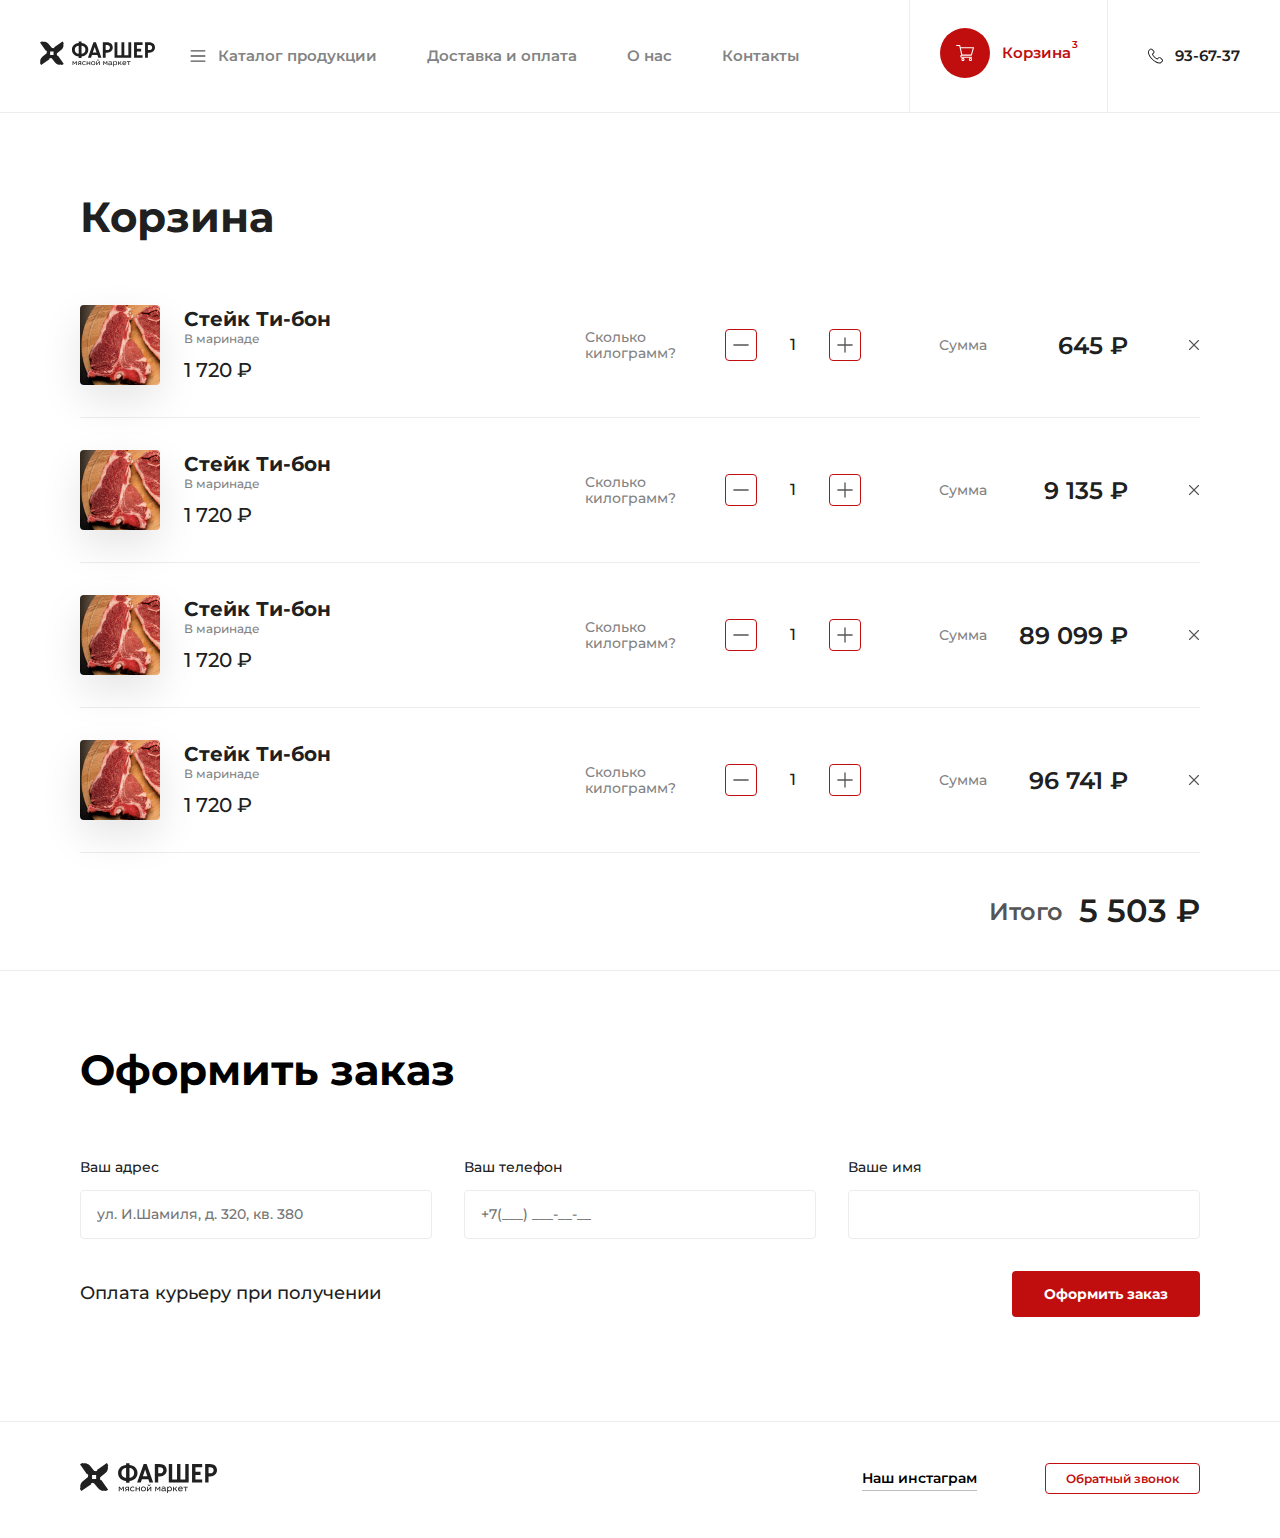
==== cart.html @ 9a369268 "Завершил верстку" ====
<!DOCTYPE html>
<html lang="ru">

<head>
	<meta charset="UTF-8">
	<title>Фаршер</title>
	<meta name="viewport" content="width=device-width, initial-scale=1.0">
	<link rel="shortcut icon" href="#">
	<link href="https://fonts.googleapis.com/css?family=Montserrat:400,500,600,700&amp;subset=cyrillic" rel="stylesheet">
	<link rel="stylesheet" href="libs/slick/slick-theme.css">
	<link rel="stylesheet" href="libs/slick/slick.css">
	<link rel="stylesheet" href="css/normalize.css">
	<link rel="stylesheet" href="css/style.css">
	<link rel="stylesheet" href="css/media.css">
</head>

<body>
	<header class="header">
		<div class="header_wrap">
			<div class="header_logo">
				<a href="index.html" class="header_logo_link">
					<svg width="137" height="30" viewBox="0 0 137 30" xmlns="http://www.w3.org/2000/svg">
						<path d="M49.483 17.9285V19.6299H46.0999V17.9285C41.7942 17.6648 38.0693 14.6916 38.0693 9.93194C38.0693 5.06168 41.9138 2.19481 46.0999 1.93109V0.22969H49.483V1.93109C53.6863 2.19481 57.5179 5.06168 57.5179 9.93194C57.5179 14.6916 53.7888 17.6648 49.483 17.9285ZM46.0999 5.10421C43.883 5.23607 41.4482 6.80561 41.4482 9.94896C41.4482 13.0923 43.883 14.6576 46.0999 14.7895V5.10421ZM54.1348 9.93194C54.1348 6.77159 51.7299 5.21906 49.483 5.0872V14.7724C51.7299 14.6406 54.1348 13.1136 54.1348 9.93194Z"
						 fill="currentColor" />
						<path d="M68.3592 16.2442H61.9091L60.8027 19.6129H57.1035L63.6604 1.0889H66.6164L73.1733 19.6129H69.4698L68.3592 16.2442ZM67.3554 13.2965L65.1341 6.61421L62.9129 13.2965H67.3554Z"
						 fill="currentColor" />
						<path d="M86.6886 7.29902C86.6886 10.6125 84.0445 13.5091 79.854 13.5091H78.2138V19.6129H74.8306V1.0889H79.4653C84.4674 1.0889 86.6886 3.98554 86.6886 7.29902ZM83.3055 7.29902C83.3055 5.37644 81.8788 4.245 80.0548 4.245H78.2308V10.353H80.0548C80.4709 10.3695 80.8862 10.3032 81.2763 10.1579C81.6664 10.0126 82.0234 9.79126 82.3265 9.50686C82.6296 9.22246 82.8727 8.8807 83.0415 8.50159C83.2104 8.12249 83.3016 7.71365 83.3098 7.29902H83.3055Z"
						 fill="currentColor" />
						<path d="M108.67 1.0889V19.6129H88.803V1.0889H92.1818V16.4568H97.0472V1.0889H100.426V16.4568H105.291V1.0889H108.67Z"
						 fill="currentColor" />
						<path d="M115.436 4.25351V8.77074H120.511V11.9311H115.436V16.4568H122.181V19.6129H112.053V1.0889H122.181V4.25351H115.436Z"
						 fill="currentColor" />
						<path d="M136.999 7.29902C136.999 10.6125 134.355 13.5091 130.165 13.5091H128.525V19.6129H125.171V1.0889H129.772C134.778 1.0889 136.999 3.98554 136.999 7.29902ZM133.616 7.29902C133.616 5.37644 132.19 4.245 130.366 4.245H128.542V10.353H130.366C130.781 10.3689 131.196 10.3022 131.586 10.1566C131.975 10.0111 132.332 9.78963 132.635 9.50529C132.937 9.22095 133.18 8.87939 133.348 8.50057C133.517 8.12175 133.608 7.71328 133.616 7.29902Z"
						 fill="currentColor" />
						<path d="M20.7865 17.2395L19.9322 15.9932C20.13 15.4017 20.2352 14.7833 20.244 14.1599L25.4297 9.98724C26.4173 9.19056 27.1609 8.13423 27.5761 6.93807C27.9914 5.74192 28.0617 4.45383 27.7791 3.21991L27.9585 3.09655C28.0652 3.02078 28.145 2.91324 28.1865 2.78942C28.2279 2.6656 28.2289 2.53187 28.1891 2.40749C27.9609 1.72889 27.6373 1.0859 27.228 0.497661L26.8607 0L16.9549 6.87792L17.3051 7.37559L16.0237 8.26457C15.4472 8.0748 14.8452 7.97298 14.2381 7.96257L10.0477 2.81157C9.24913 1.82738 8.1893 1.086 6.98868 0.671699C5.78805 0.257396 4.49479 0.186783 3.25588 0.467886L3.132 0.293492C3.05728 0.185651 2.94937 0.104928 2.82455 0.0634966C2.69972 0.0220652 2.56476 0.0221726 2.44 0.0638026C1.75797 0.287844 1.112 0.608748 0.522057 1.01659L0.0137376 1.36538L6.92944 11.2293L7.42922 10.8805L8.28354 12.1225C8.08562 12.7155 7.98045 13.3352 7.97171 13.96L2.80736 18.1327C1.81669 18.9264 1.06968 19.9811 0.651313 21.1767C0.23295 22.3724 0.160046 23.6609 0.440897 24.8958L0.26149 25.0191C0.153191 25.0935 0.0721241 25.201 0.0305166 25.3253C-0.0110909 25.4496 -0.010983 25.584 0.030824 25.7082C0.255514 26.3883 0.579343 27.0317 0.991932 27.618L1.3422 28.1157L11.2608 21.2378L10.9106 20.7401L12.192 19.8511C12.769 20.0388 13.3707 20.1406 13.9776 20.1531L18.168 25.3084C18.9677 26.291 20.0278 27.031 21.2282 27.4445C22.4286 27.8579 23.7213 27.9284 24.9598 27.6478L25.0837 27.8265C25.1598 27.9327 25.2678 28.0122 25.3921 28.0535C25.5165 28.0948 25.6508 28.0957 25.7757 28.0561C26.4572 27.8289 27.1029 27.5067 27.6936 27.0991L28.2062 26.7546L21.2863 16.8907L20.7865 17.2395ZM16.139 16.0783H12.0767V12.0374H16.139V16.0783Z"
						 fill="currentColor" />
						<path d="M41.3414 25.9464L42.8364 23.6878H43.8317V28.239H42.9774V24.8703H42.8962L41.5251 26.9162H41.0979L39.7353 24.8703H39.6456V28.239H38.7912V23.6835H39.8036L41.3414 25.9464Z"
						 fill="currentColor" />
						<path d="M48.1759 26.5674C47.7926 26.7454 47.377 26.8439 46.9543 26.8567L45.9163 28.239H44.8654L46.1469 26.6865C45.8438 26.605 45.5782 26.4217 45.3951 26.1676C45.2067 25.9114 45.1091 25.6003 45.1175 25.2829C45.1134 25.0589 45.1586 24.8368 45.2499 24.6321C45.3472 24.4314 45.4942 24.2587 45.677 24.1302C45.8683 23.9788 46.0874 23.8661 46.3221 23.7984C46.5996 23.7186 46.8875 23.6799 47.1764 23.6835H49.0815V28.239H48.2272L48.1759 26.5674ZM47.1892 24.4151C46.8697 24.3922 46.5516 24.4744 46.2836 24.6491C46.1849 24.722 46.1056 24.8179 46.0527 24.9284C45.9999 25.0389 45.975 25.1606 45.9803 25.2829C45.9715 25.4038 45.9931 25.5251 46.043 25.6357C46.093 25.7464 46.1698 25.8429 46.2665 25.9166C46.4879 26.0873 46.7647 26.1706 47.044 26.1506C47.4414 26.1556 47.8328 26.0527 48.1759 25.8528V24.4151H47.1892Z"
						 fill="currentColor" />
						<path d="M53.4086 24.4704C53.156 24.3767 52.888 24.3305 52.6184 24.3343C52.4097 24.3337 52.2027 24.3712 52.0075 24.4449C51.8153 24.512 51.6396 24.6191 51.4923 24.7592C51.3449 24.8994 51.2293 25.0692 51.1532 25.2573C51.0681 25.4696 51.026 25.6966 51.0293 25.9251C51.0083 26.3678 51.1616 26.8012 51.4565 27.1331C51.6088 27.2845 51.7913 27.4024 51.9921 27.4793C52.193 27.5562 52.4077 27.5904 52.6227 27.5798C52.8911 27.5775 53.1571 27.5285 53.4086 27.4351C53.6455 27.3386 53.8594 27.1937 54.0365 27.0098L54.5662 27.5542C54.3281 27.8265 54.0257 28.0355 53.6863 28.1625C52.9957 28.4078 52.2411 28.4078 51.5505 28.1625C51.2654 28.0492 51.0088 27.8749 50.7987 27.6521C50.5857 27.4398 50.4261 27.1804 50.3331 26.8949C50.2239 26.5979 50.169 26.2839 50.1708 25.9677C50.164 25.6298 50.231 25.2946 50.3672 24.9851C50.4731 24.7079 50.6361 24.4558 50.8457 24.245C51.0664 24.0343 51.328 23.8707 51.6146 23.7644C51.9183 23.6479 52.2416 23.5902 52.5671 23.5942C52.934 23.5862 53.2991 23.6468 53.6436 23.7729C53.949 23.878 54.2254 24.0528 54.4509 24.2833L53.9682 24.8533C53.8055 24.6942 53.6161 24.5646 53.4086 24.4704Z"
						 fill="currentColor" />
						<path d="M56.4842 25.5508H58.9617V23.6835H59.8502V28.239H58.9617V26.2994H56.4842V28.239H55.5957V23.6835H56.4842V25.5508Z"
						 fill="currentColor" />
						<path d="M64.4122 23.7558C64.706 23.8643 64.9748 24.0307 65.2025 24.245C65.4247 24.4596 65.5981 24.7193 65.7108 25.0064C65.8309 25.3142 65.8917 25.6417 65.8902 25.9719C65.8919 26.2961 65.828 26.6172 65.7023 26.9162C65.5833 27.2011 65.4091 27.4598 65.1897 27.6776C64.9643 27.8949 64.6969 28.0642 64.4037 28.1752C64.0861 28.2964 63.7485 28.357 63.4084 28.3539C63.061 28.362 62.7154 28.3013 62.3918 28.1752C62.0995 28.0702 61.832 27.9066 61.6058 27.6946C61.3827 27.4773 61.2094 27.2147 61.0975 26.9247C60.9774 26.6184 60.9166 26.2922 60.9181 25.9634C60.9174 25.6388 60.9782 25.317 61.0975 25.0149C61.2151 24.7237 61.3943 24.4611 61.6229 24.245C61.8433 24.0225 62.1102 23.8512 62.4046 23.7431C62.7254 23.6228 63.0656 23.5623 63.4084 23.5644C63.7523 23.5625 64.0933 23.6275 64.4122 23.7558ZM62.7335 24.4364C62.5465 24.515 62.3768 24.6291 62.2337 24.7724C62.0889 24.9231 61.9782 25.103 61.9091 25.2999C61.8287 25.5118 61.7896 25.737 61.7938 25.9634C61.7896 26.1913 61.8287 26.4179 61.9091 26.6312C61.9829 26.8233 62.0931 26.9995 62.2337 27.1502C62.3812 27.2931 62.5534 27.4084 62.742 27.4904C63.1744 27.6436 63.6467 27.6436 64.079 27.4904C64.2669 27.4093 64.4379 27.2939 64.5831 27.1502C64.7268 27.0026 64.8361 26.8255 64.9035 26.6312C64.9853 26.4181 65.0259 26.1915 65.0231 25.9634C65.0269 25.7394 64.9863 25.5168 64.9035 25.3084C64.8306 25.1181 64.7218 24.9434 64.5831 24.7937C64.4393 24.6422 64.2645 24.5233 64.0705 24.4449C63.8603 24.3599 63.6354 24.3165 63.4084 24.3173C63.1783 24.3187 62.9501 24.359 62.7335 24.4364Z"
						 fill="currentColor" />
						<path d="M70.4224 24.9724L67.7953 28.239H66.9795V23.6835H67.8338V27.0055L70.495 23.6835H71.281V28.239H70.4266L70.4224 24.9724ZM68.671 22.0247C68.7298 22.0826 68.8 22.1276 68.8772 22.1569C68.9545 22.1862 69.037 22.1991 69.1195 22.1948C69.2021 22.1999 69.2849 22.1874 69.3623 22.158C69.4396 22.1287 69.5098 22.0832 69.568 22.0247C69.6322 21.9657 69.6833 21.894 69.7179 21.8141C69.7525 21.7342 69.7698 21.648 69.7688 21.561H70.495C70.4892 21.7515 70.4472 21.9391 70.3711 22.114C70.3026 22.272 70.2056 22.4162 70.0849 22.5393C69.9594 22.6487 69.8146 22.7338 69.6577 22.7903C69.4914 22.8533 69.3145 22.8836 69.1366 22.8796C68.9574 22.8836 68.779 22.8533 68.6112 22.7903C68.4505 22.7423 68.304 22.6561 68.1841 22.5393C68.0568 22.4216 67.9588 22.276 67.8979 22.114C67.8222 21.9395 67.7844 21.7511 67.7868 21.561H68.4873C68.4839 21.6468 68.4984 21.7323 68.53 21.8122C68.5617 21.892 68.6097 21.9644 68.671 22.0247Z"
						 fill="currentColor" />
						<path d="M77.7866 25.9464L79.2816 23.6878H80.2812V28.239H79.4269V24.8703H79.3457L77.9745 26.9162H77.5474L76.1805 24.8703H76.0908V28.239H75.2578V23.6835H76.2702L77.7866 25.9464Z"
						 fill="currentColor" />
						<path d="M82.558 23.7006C82.8736 23.6134 83.2001 23.5718 83.5276 23.5772C84.0903 23.5293 84.6496 23.7017 85.0867 24.0578C85.257 24.2373 85.3888 24.4494 85.474 24.6812C85.5592 24.913 85.596 25.1597 85.5822 25.4062V27.0778C85.5694 27.2264 85.6037 27.3752 85.6805 27.5032C85.7136 27.5392 85.7538 27.5681 85.7987 27.5878C85.8435 27.6076 85.892 27.6179 85.9411 27.618C86.0053 27.6188 86.0691 27.6073 86.129 27.584L86.2102 28.2433C86.0669 28.3083 85.9104 28.3389 85.7531 28.3326C85.5498 28.3417 85.3495 28.2817 85.185 28.1625C85.0948 28.0895 85.0212 27.9983 84.9689 27.8949C84.9167 27.7915 84.8869 27.6783 84.8817 27.5627C84.6747 27.8314 84.404 28.0447 84.0939 28.1835C83.7838 28.3223 83.4439 28.3823 83.1047 28.3581C82.6443 28.3847 82.1896 28.2458 81.8232 27.9668C81.6643 27.8269 81.5397 27.6525 81.459 27.4571C81.3782 27.2617 81.3436 27.0505 81.3576 26.8396C81.3519 26.6286 81.3988 26.4194 81.4943 26.2308C81.5897 26.0423 81.7306 25.8802 81.9044 25.7593C82.3494 25.4764 82.8723 25.3395 83.3995 25.3679C83.6402 25.365 83.8807 25.3864 84.1171 25.4317C84.3263 25.4726 84.5331 25.5251 84.7365 25.5891V25.3424C84.7458 25.2051 84.7251 25.0674 84.6757 24.9388C84.6263 24.8103 84.5494 24.694 84.4503 24.598C84.192 24.4082 83.873 24.319 83.5532 24.3471C83.0114 24.3485 82.4785 24.4845 82.0026 24.7427L81.6524 24.1174C81.9303 23.9318 82.2359 23.7912 82.558 23.7006ZM83.4123 26.0613C83.0926 26.0332 82.7723 26.1077 82.4982 26.2739C82.4145 26.3442 82.3473 26.4318 82.3012 26.5306C82.2551 26.6294 82.2312 26.7371 82.2312 26.846C82.2312 26.955 82.2551 27.0626 82.3012 27.1614C82.3473 27.2602 82.4145 27.3478 82.4982 27.4181C82.7313 27.556 83.0006 27.6211 83.2713 27.6053C83.4651 27.6074 83.6581 27.5801 83.8437 27.5245C84.0095 27.4625 84.1672 27.3811 84.3136 27.282C84.4406 27.1816 84.5465 27.0573 84.6254 26.9162C84.7058 26.7751 84.7457 26.6147 84.7407 26.4526V26.2569C84.3182 26.1171 83.8745 26.0509 83.4294 26.0613H83.4123Z"
						 fill="currentColor" />
						<path d="M87.9572 24.513C88.1344 24.2047 88.3968 23.9537 88.7133 23.7899C89.0327 23.6419 89.382 23.5691 89.7342 23.5772C90.038 23.5742 90.3396 23.6291 90.6227 23.7388C90.8824 23.8453 91.1179 24.003 91.3147 24.2025C91.5014 24.4179 91.6462 24.666 91.7419 24.9341C91.8443 25.2486 91.8947 25.5775 91.8914 25.9081C91.9033 26.2706 91.8332 26.6311 91.6863 26.963C91.5686 27.2433 91.394 27.4965 91.1735 27.7065C90.953 27.9166 90.6913 28.0791 90.4049 28.1838C90.1185 28.2926 89.8143 28.3474 89.5078 28.3454C89.2412 28.3484 88.9754 28.3155 88.7176 28.2476C88.4695 28.1774 88.2354 28.0652 88.0256 27.9158V30H87.1713V23.6835H87.859L87.9572 24.513ZM89.448 27.5883C89.6688 27.5911 89.888 27.5506 90.093 27.4692C90.2812 27.3952 90.4505 27.2804 90.5885 27.1331C90.7284 26.9763 90.8371 26.7944 90.9089 26.5972C90.9914 26.3681 91.0305 26.1258 91.0242 25.8826C91.0244 25.671 90.9942 25.4604 90.9345 25.2573C90.8737 25.0753 90.7763 24.9074 90.6483 24.7639C90.5238 24.6265 90.3708 24.5176 90.1998 24.4449C90.0147 24.3619 89.8133 24.3212 89.6104 24.3258C89.2593 24.3175 88.9153 24.4252 88.6322 24.6321C88.3612 24.8575 88.1562 25.1513 88.0384 25.4828V27.1076C88.4351 27.4311 88.9354 27.6017 89.448 27.5883Z"
						 fill="currentColor" />
						<path d="M93.8777 25.4785L94.732 25.3977L96.1459 23.6963H97.2309L95.4752 25.7507L97.4487 28.2518H96.3808L94.7832 26.2059H93.8777V28.2518H93.0234V23.6835H93.8777V25.4785Z"
						 fill="currentColor" />
						<path d="M99.4948 27.2225C99.8149 27.4666 100.211 27.5901 100.614 27.5712C100.903 27.5708 101.19 27.5307 101.468 27.4522C101.737 27.3633 101.99 27.2342 102.22 27.0693L102.617 27.6861C102.336 27.9104 102.018 28.0859 101.678 28.205C101.327 28.2988 100.965 28.346 100.601 28.3454C100.248 28.3522 99.897 28.2975 99.5632 28.1838C99.2742 28.0836 99.0103 27.9227 98.7892 27.7121C98.5681 27.5015 98.395 27.246 98.2817 26.963C98.1649 26.6458 98.1084 26.3097 98.1151 25.9719C98.1115 25.6443 98.1724 25.3192 98.2945 25.0149C98.4062 24.7246 98.5781 24.4609 98.7989 24.2411C99.0197 24.0212 99.2844 23.8501 99.576 23.7388C99.8997 23.6186 100.243 23.558 100.588 23.5602C100.889 23.5578 101.187 23.6097 101.468 23.7133C101.724 23.8033 101.955 23.9486 102.147 24.1387C102.335 24.329 102.481 24.5565 102.575 24.8065C102.683 25.0771 102.738 25.3659 102.737 25.6572C102.737 25.755 102.737 25.8443 102.737 25.9422C102.728 26.0325 102.712 26.122 102.69 26.2101H99.0036C99.0134 26.403 99.062 26.5919 99.1464 26.7658C99.2307 26.9396 99.3492 27.0949 99.4948 27.2225ZM101.541 24.6704C101.409 24.5515 101.254 24.4608 101.086 24.4038C100.918 24.3467 100.74 24.3245 100.563 24.3386C100.194 24.3275 99.833 24.4448 99.5418 24.6704C99.2779 24.9003 99.1064 25.2176 99.0591 25.5636H101.891C101.895 25.2318 101.77 24.9114 101.541 24.6704Z"
						 fill="currentColor" />
						<path d="M107.82 24.4364H106.133V28.239H105.253V24.4364H103.544V23.6835H107.816L107.82 24.4364Z" fill="currentColor" />
					</svg>
				</a>
				<span class="menu_mobile">
					<span class="menu_mobile_line"></span>
				</span>
			</div>
			<div class="container header_items">
				<ul class="header_nav">
					<li class="nav_li">
						<a href="catalog.html" class="header_nav_link header_menu">
							<svg width="16" height="12" viewBox="0 0 18 14" xmlns="http://www.w3.org/2000/svg">
								<path d="M1 0.25C0.585786 0.25 0.25 0.585786 0.25 1C0.25 1.41421 0.585786 1.75 1 1.75V0.25ZM17 1.75C17.4142 1.75 17.75 1.41421 17.75 1C17.75 0.585786 17.4142 0.25 17 0.25V1.75ZM1 6.25C0.585786 6.25 0.25 6.58579 0.25 7C0.25 7.41421 0.585786 7.75 1 7.75V6.25ZM17 7.75C17.4142 7.75 17.75 7.41421 17.75 7C17.75 6.58579 17.4142 6.25 17 6.25V7.75ZM1 12.25C0.585786 12.25 0.25 12.5858 0.25 13C0.25 13.4142 0.585786 13.75 1 13.75V12.25ZM17 13.75C17.4142 13.75 17.75 13.4142 17.75 13C17.75 12.5858 17.4142 12.25 17 12.25V13.75ZM1 1.75H17V0.25H1V1.75ZM1 7.75H17V6.25H1V7.75ZM1 13.75H17V12.25H1V13.75Z"
								 fill="currentColor" />
							</svg>
							Каталог продукции
						</a>
						<div class="submenu">
							<div class="container submenu_blocks">
								<div class="submenu_block">
									<div class="submenu_row">
										<a href="catalog.html" class="submenu_nav_title">
											<span class="submenu_block_icon">
												<svg width="26" height="20" viewBox="0 0 50 39" xmlns="http://www.w3.org/2000/svg">
													<path d="M8.33317 8.47849H6.66652V10.1742H8.33317V8.47849Z" fill="currentColor" />
													<path d="M49.9404 27.6638L48.673 24.4413C48.4772 23.9427 48.4405 23.4036 48.5663 22.8855L49.9738 17.1627C49.9905 17.0958 49.9988 17.0262 49.9988 16.9567V14.4132H48.3322V16.8524L46.948 22.4743C46.7364 23.3433 46.7972 24.2411 47.1247 25.0712L48.278 28.0046L45.2314 37.3043H43.4972L44.9838 28.9779C45.0338 28.7041 44.9472 28.4234 44.7538 28.2267L40.3865 23.7833C39.5981 22.983 39.1641 21.9164 39.1648 20.7803V18.6523H37.4982V20.7803C37.4973 22.37 38.1057 23.863 39.209 24.9838L43.2672 29.1126L41.6788 38.0012C41.6338 38.2488 41.7005 38.5023 41.8588 38.6956C42.0171 38.888 42.2513 38.9999 42.4988 38.9999H45.832C46.1912 38.9999 46.5096 38.7667 46.6237 38.4209L49.9569 28.247C50.0195 28.0564 50.0138 27.8503 49.9404 27.6638Z"
													 fill="currentColor" />
													<path d="M42.4989 4.23939H11.5613C11.1897 2.77859 9.88305 1.69593 8.33309 1.69593H2.84495L1.42242 0.248747C1.18405 0.00542952 0.824979 -0.0666021 0.514147 0.0647436C0.203315 0.196189 0 0.505676 0 0.848148V1.78923C0 4.07496 1.82827 5.93506 4.0749 5.93506H5.06569L0.608285 12.4115C-0.140036 13.5043 -0.200874 14.9559 0.463269 16.1259C1.09655 17.1874 2.28158 17.8215 3.44981 17.8055H9.05719C9.35054 17.8088 9.623 17.9708 9.81303 18.2972L14.9996 25.7063V38.1522C14.9996 38.6211 15.3729 39 15.8329 39H19.1661C19.5595 39 19.8986 38.7211 19.9811 38.3303L22.3403 27.1306H41.6656V25.4349H21.6661C21.2728 25.4349 20.9336 25.7138 20.8511 26.1047L18.492 37.3043H16.6662V25.4349C16.6662 25.2586 16.612 25.0865 16.5112 24.9432L11.213 17.3807C10.773 16.6059 9.95385 16.1191 9.06637 16.109H3.43321C2.81155 16.137 2.21244 15.7911 1.89663 15.2612C1.56412 14.6745 1.59498 13.936 1.97417 13.3824L7.34903 5.57401C7.52735 5.3146 7.54903 4.9763 7.40567 4.69562C7.26232 4.41584 6.97736 4.23949 6.66653 4.23949H4.0749C3.32404 4.23949 2.65325 3.88847 2.21078 3.33915C2.30248 3.37392 2.39994 3.3917 2.49994 3.3917H8.33309C9.25221 3.3917 9.99975 4.15216 9.99975 5.08738C9.99975 5.55533 10.3731 5.93516 10.833 5.93516H42.4989C45.7147 5.93516 48.3321 8.59735 48.3321 11.8699V14.5235H49.9987V11.8699C49.9987 7.66292 46.6347 4.23939 42.4989 4.23939Z"
													 fill="currentColor" />
													<path d="M48.3321 12.7177L48.3322 14.4132C48.3322 15.3483 47.5846 16.109 46.6654 16.109C45.7462 16.109 44.9987 15.3485 44.9987 14.4133V13.5655C44.9987 11.6952 43.5037 10.1743 41.6655 10.1743H39.1656V11.87H41.6655C42.5846 11.87 43.3322 12.6304 43.3322 13.5656V14.4134C43.3322 16.2838 44.8272 17.8047 46.6654 17.8047C48.5036 17.8047 49.9988 16.2836 49.9988 14.4132L49.9987 12.7176L48.3321 12.7177Z"
													 fill="currentColor" />
												</svg>
											</span>
											Говядина</a>
										<div class="submenu_toggle">
											<span></span>
										</div>
									</div>
									<ul class="submenu_item">
										<li><a href="catalog.html" class="submenu_nav_link">Мякоть</a></li>
										<li><a href="catalog.html" class="submenu_nav_link">Мякоть на кост</a></li>
										<li><a href="catalog.html" class="submenu_nav_link">Стейки</a></li>
										<li><a href="catalog.html" class="submenu_nav_link">Фарш</a></li>
									</ul>
								</div>
								<div class="submenu_block">
									<div class="submenu_row">
										<a href="catalog.html" class="submenu_nav_title">
											<span class="submenu_block_icon">
												<svg width="30" height="20" viewBox="0 0 50 34" xmlns="http://www.w3.org/2000/svg">
													<path d="M49.7557 14.8091L45.8248 10.9907C45.6407 7.13183 42.3498 4.04839 38.3332 4.04839H19.7057C18.5057 1.70811 15.935 0.000853511 13.5083 0.000853511H7.55248C6.81332 -0.016127 6.08002 0.221032 5.46665 0.643554L1.49919 3.38776C0.553392 4.04346 -0.00744482 5.10878 7.46667e-05 6.23319C7.46667e-05 8.15257 1.60759 9.71402 3.58336 9.71402H9.16663C11.4641 9.71402 13.3333 7.89833 13.3333 5.66648H11.6666C11.6666 7.00538 10.5449 8.09498 9.16663 8.09498H3.58336C2.52672 8.09498 1.66667 7.25962 1.66667 6.22826C1.66247 5.62521 1.96169 5.05689 2.46666 4.70798L6.43334 1.96377C6.76088 1.7379 7.13246 1.58166 7.55003 1.6197H13.5083C15.4316 1.6197 17.5766 3.17394 18.3925 5.15801C18.5191 5.46565 18.8258 5.66714 19.1666 5.66714H38.3332C41.549 5.66714 44.1664 8.20901 44.1664 11.3336C44.1664 11.5481 44.2548 11.7538 44.4106 11.9052L47.903 15.2978C47.1822 15.6969 45.9889 16.0045 44.7556 14.808L43.5773 15.9526C44.5831 16.9297 45.6247 17.2778 46.5798 17.2778C47.944 17.2778 49.1265 16.5638 49.7557 15.9534C50.0814 15.6373 50.0814 15.1257 49.7557 14.8091Z"
													 fill="currentColor" />
													<path d="M8.33333 3.23818H6.66664V4.85722H8.33333V3.23818Z" fill="currentColor" />
													<path d="M16 22.99L13.5 26.2279C13.3917 26.3679 13.3333 26.5379 13.3333 26.7136V32.3801H11.6666V23.0061C11.6666 22.6766 11.4608 22.3795 11.1458 22.2557C8.93001 21.3855 7.49916 19.3221 7.50003 16.9996V8.90463H5.83334V16.9996C5.83246 19.7997 7.45003 22.3059 10 23.5298V33.1904C10 33.6381 10.3734 33.9999 10.8333 33.9999H14.1666C14.6266 33.9999 14.9999 33.6372 14.9999 33.1904V26.984L17.3332 23.9605L16 22.99Z"
													 fill="currentColor" />
													<path d="M46.6656 19.429V16.191H44.999V19.429C44.999 20.7679 43.8773 21.8575 42.499 21.8575C42.1407 21.8575 41.8223 22.0809 41.7089 22.4112C41.5956 22.7415 41.7122 23.1058 41.9997 23.3146L44.9997 25.5002V32.381H43.333V26.7145C43.333 26.2668 42.9606 25.905 42.4997 25.905H40.8331C38.0756 25.905 35.8331 23.7267 35.8331 21.048V17.0005H34.1664V21.048C34.1664 24.6188 37.1572 27.5241 40.8331 27.5241H41.6664V33.1905C41.6664 33.6382 42.0388 34 42.4996 34H45.8329C46.2938 34 46.6662 33.6373 46.6646 33.1905V25.0955C46.6646 24.8406 46.5412 24.6002 46.3313 24.4479L44.3912 23.0345C45.7407 22.3634 46.6656 20.9986 46.6656 19.429Z"
													 fill="currentColor" />
													<path d="M19.1666 22.667C16.8691 22.667 14.9999 20.8513 14.9999 18.6194V17.0004H13.3332V18.6194C13.3332 21.7433 15.9499 24.2859 19.1665 24.2859H34.9997V22.6669L19.1666 22.667Z"
													 fill="currentColor" />
													<path d="M14.1666 3.23894V5.52904C13.1966 5.19474 12.4999 4.29458 12.4999 3.23894H10.8332C10.8332 5.4707 12.7024 7.28648 14.9999 7.28648C15.4599 7.28648 15.8332 6.92382 15.8332 6.47701V3.23904L14.1666 3.23894Z"
													 fill="currentColor" />
												</svg>
											</span>
											Баранина
										</a>
										<div class="submenu_toggle">
											<span></span>
										</div>
									</div>
									<ul class="submenu_item">
										<li><a href="catalog.html" class="submenu_nav_link">Мякоть</a></li>
										<li><a href="catalog.html" class="submenu_nav_link">Мякоть на кост</a></li>
										<li><a href="catalog.html" class="submenu_nav_link">Стейки</a></li>
										<li><a href="catalog.html" class="submenu_nav_link">Фарш</a></li>
									</ul>
								</div>
								<div class="submenu_block">
									<div class="submenu_row">
										<a href="catalog.html" class="submenu_nav_title">
											<span class="submenu_block_icon">
												<svg width="23" height="20" viewBox="0 0 40 36" xmlns="http://www.w3.org/2000/svg">
													<path d="M5.70002 3.45247C5.514 3.32915 5.27736 3.30783 5.07072 3.39647L0.404094 5.39591C0.158782 5.50056 0.000110973 5.74182 0.000110973 6.00839C0.000110973 6.27495 0.158782 6.51621 0.404094 6.62087L5.07072 8.62031C5.15471 8.65631 5.24408 8.67428 5.33338 8.67428C5.46205 8.67428 5.59002 8.63694 5.70002 8.56431C5.88736 8.44098 6.00002 8.23174 6.00002 8.00782V4.00896C6.00002 3.78504 5.88736 3.5758 5.70002 3.45247ZM4.66674 6.99686L2.3594 6.00847L4.66674 5.01945V6.99686Z"
													 fill="currentColor" />
													<path d="M10 3.34248C8.89734 3.34248 8 4.23957 8 5.34191C8 6.44426 8.89734 7.34135 10 7.34135C11.1026 7.34135 12 6.44426 12 5.34191C12 4.23957 11.1027 3.34248 10 3.34248ZM10 6.00844C9.63265 6.00844 9.33336 5.70923 9.33336 5.34199C9.33336 4.97475 9.63265 4.67554 10 4.67554C10.3673 4.67554 10.6666 4.97475 10.6666 5.34199C10.6666 5.70923 10.3673 6.00844 10 6.00844Z"
													 fill="currentColor" />
													<path d="M18.6667 30.0017H17.3333V35.3335H18.6667V30.0017Z" fill="currentColor" />
													<path d="M25.3333 34.667H14.6667V36H25.3333V34.667Z" fill="currentColor" />
													<path d="M22.6667 30.0017H21.3333V35.3335H22.6667V30.0017Z" fill="currentColor" />
													<path d="M20 32.0011H18V33.3341H20V32.0011Z" fill="currentColor" />
													<path d="M24 32.0011H22V33.3341H24V32.0011Z" fill="currentColor" />
													<path d="M5.66806 7.43133C5.46275 7.31207 5.20877 7.31137 5.00205 7.43L1.50675 9.43014C0.59206 9.95796 0.0147179 10.9417 0.000108571 12.0068V12.3146C-0.00661016 13.1157 0.298702 13.8708 0.860731 14.4427C1.42276 15.0139 2.17338 15.3325 2.98002 15.3391H3.00002C4.65471 15.3391 6.00001 13.9942 6.00001 12.3399L6.00002 8.00782C6.00002 7.77063 5.87337 7.55067 5.66806 7.43133ZM4.66674 12.3399C4.66674 13.2591 3.9194 14.0061 3.0001 14.0061V14.6726L2.98612 14.0061C2.54081 14.0021 2.12409 13.8255 1.81143 13.5083C1.4994 13.191 1.3294 12.7711 1.33346 12.3207V12.016C1.34143 11.4275 1.66346 10.879 2.17143 10.5858L4.66674 9.15749V12.3399Z"
													 fill="currentColor" />
													<path d="M39.9999 0.67662V0.0101682H33.9999C33.9992 0.0101682 33.9992 0.0101682 33.9979 0.0101682C29.2886 0.0101682 24.9359 2.75736 22.9119 7.00819L19.9999 13.1225L15.3473 3.35984C14.4887 1.47108 12.6713 0.188711 10.5887 0.0114958C9.09867 -0.0831649 7.66938 0.409352 6.55337 1.39376C5.43736 2.37879 4.77134 3.73911 4.67806 5.22268C4.67009 5.34194 4.66673 5.46191 4.66673 5.58187V15.673C4.67142 23.9367 11.3994 30.6641 19.6667 30.668C27.7014 30.668 34.2233 23.5087 34.6453 17.3039C37.6513 16.9813 40 14.43 40 11.3402V10.6738H37.7673C39.128 9.5734 40 7.89059 40 6.00847V5.34202H37.7673C39.128 4.24163 39.9999 2.55874 39.9999 0.67662ZM38.6193 6.67492C38.2946 8.93295 36.3473 10.6738 33.9999 10.6738V12.0068H38.6193C38.2946 14.2648 36.3473 16.0056 33.9999 16.0056H33.3333V16.6721C33.3333 22.3725 27.0267 29.3351 19.6667 29.3351C12.1347 29.3312 6.00337 23.2022 6.00009 15.6724V5.58187C6.00009 5.49057 6.00274 5.39989 6.00876 5.30726C6.07946 4.17688 6.5861 3.14256 7.4354 2.3934C8.21805 1.70359 9.20406 1.33237 10.2267 1.33237C10.3141 1.33237 10.402 1.33503 10.4907 1.34034C12.078 1.47561 13.4741 2.46072 14.1387 3.92226L20.0007 16.2221L24.116 7.58123C25.9207 3.7916 29.7993 1.34299 33.998 1.34299C33.9987 1.34299 33.9993 1.34299 34 1.34299H38.6194C38.2947 3.60103 36.3474 5.34186 34 5.34186V6.67484L38.6193 6.67492Z"
													 fill="currentColor" />
													<path d="M22 16.0056V17.3386H29.8346C29.22 19.282 27.3907 20.6684 25.2986 20.671L25.286 22.004C25.2907 22.004 25.2947 22.004 25.3 22.004H27.1679C26.5532 23.9495 24.7206 25.3364 22.6259 25.3364C22.6239 25.3364 22.6219 25.3364 22.6199 25.3364H19.9999C15.2212 25.3364 11.3333 21.4495 11.3333 16.6722V16.0058H9.99992V16.6722C9.99992 22.1846 14.4859 26.6694 19.9999 26.6694H22.6192C22.6218 26.6694 22.6239 26.6694 22.6265 26.6694C25.6439 26.6694 28.2378 24.418 28.6599 21.4309L28.7299 20.933C30.1006 19.9913 31.0806 18.5031 31.3265 16.7656L31.4339 16.0058L22 16.0056Z"
													 fill="currentColor" />
												</svg>
											</span>
											Курятина
										</a>
										<div class="submenu_toggle">
											<span></span>
										</div>
									</div>
									<ul class="submenu_item">
										<li><a href="catalog.html" class="submenu_nav_link">Мякоть</a></li>
										<li><a href="catalog.html" class="submenu_nav_link">Мякоть на кост</a></li>
										<li><a href="catalog.html" class="submenu_nav_link">Стейки</a></li>
										<li><a href="catalog.html" class="submenu_nav_link">Фарш</a></li>
									</ul>
								</div>
							</div>
						</div>
					</li>
					<li class="nav_li"><a href="#" class="header_nav_link">Доставка и оплата</a></li>
					<li class="nav_li"><a href="#about" class="header_nav_link">О нас</a></li>
					<li class="nav_li header_call_us">
						<a href="contacts.html" class="header_nav_link">Контакты</a>
						<a href="tel:89272314641" class="call_us_phone">Позвонить нам</a>
					</li>
				</ul>
				<div class="header_cart">
					<a href="cart.html" class="header_cart_link">
						<span class="header_cart_wrap">
							<svg width="19" height="16" viewBox="0 0 19 16" xmlns="http://www.w3.org/2000/svg">
								<path d="M5.86467 10.6668L5.86759 10.6667H15.3422C15.5802 10.6667 15.7896 10.5088 15.855 10.2799L17.9884 2.81319C18.0344 2.65222 18.0022 2.47917 17.9015 2.34556C17.8007 2.21194 17.643 2.13333 17.4756 2.13333H4.63459L4.25332 0.417639C4.19901 0.173611 3.98261 0 3.73259 0H0.53239C0.237789 0 -0.000976562 0.23875 -0.000976562 0.533333C-0.000976562 0.827917 0.237789 1.06667 0.53239 1.06667H3.30479C3.37229 1.37069 5.12935 9.27708 5.23046 9.73195C4.66362 9.97833 4.26596 10.5435 4.26596 11.2C4.26596 12.0822 4.98378 12.8 5.86606 12.8H15.5378C15.8324 12.8 16.0712 12.5613 16.0712 12.2667C16.0712 11.9721 15.8324 11.7333 15.5378 11.7333H5.86606C5.57201 11.7333 5.33269 11.494 5.33269 11.2C5.33269 10.9064 5.57118 10.6675 5.86467 10.6668ZM16.7685 3.2L14.9398 9.6H6.29387L4.87155 3.2H16.7685Z"
								 fill="currentColor" />
								<path d="M5.33252 14.4C5.33252 15.2823 6.05034 16 6.93262 16C7.8149 16 8.53272 15.2823 8.53272 14.4C8.53272 13.5178 7.8149 12.8 6.93262 12.8C6.05034 12.8 5.33252 13.5178 5.33252 14.4ZM6.93262 13.8667C7.22667 13.8667 7.46599 14.106 7.46599 14.4C7.46599 14.6941 7.22667 14.9334 6.93262 14.9334C6.63857 14.9334 6.39925 14.6941 6.39925 14.4C6.39925 14.106 6.63857 13.8667 6.93262 13.8667Z"
								 fill="currentColor" />
								<path d="M12.8711 14.4C12.8711 15.2823 13.5889 16 14.4712 16C15.3535 16 16.0713 15.2823 16.0713 14.4C16.0713 13.5178 15.3535 12.8 14.4712 12.8C13.5889 12.8 12.8711 13.5178 12.8711 14.4ZM14.4712 13.8667C14.7652 13.8667 15.0046 14.106 15.0046 14.4C15.0046 14.6941 14.7652 14.9334 14.4712 14.9334C14.1771 14.9334 13.9378 14.6941 13.9378 14.4C13.9378 14.106 14.1771 13.8667 14.4712 13.8667Z"
								 fill="currentColor" />
							</svg>
						</span>
						Корзина
						<sup class="header_cart_sup">3</sup>
					</a>
					<div id="cart_popup_hidden">
						<div class="cart_popup">
							<div class="cart_popup_block">
								<div class="cart_popup_img">
									<img src="img/products/1.png" alt="">
								</div>
								<div class="cart_popup_name">
									<div class="cart_popup_title">Стейк Ти-бон</div>
									<div class="cart_popup_text">В маринаде</div>
								</div>
								<div class="cart_popup_info">
									<div class="cart_popup_price">1 720 ₽</div>
									<div class="cart_popup_number">x 3 кг</div>
								</div>
								<div class="popup_block_close">
									<svg width="12" height="12" viewBox="0 0 16 16" xmlns="http://www.w3.org/2000/svg">
										<path d="M2 2L14 14" stroke="currentColor" stroke-width="1.5" stroke-linecap="round" />
										<path d="M2 14L14 2.00001" stroke="currentColor" stroke-width="1.5" stroke-linecap="round" />
									</svg>
								</div>
							</div>
							<div class="cart_popup_block">
								<div class="cart_popup_img">
									<img src="img/products/1.png" alt="">
								</div>
								<div class="cart_popup_name">
									<div class="cart_popup_title">Стейк Ти-бон</div>
									<div class="cart_popup_text">В маринаде</div>
								</div>
								<div class="cart_popup_info">
									<div class="cart_popup_price">1 720 ₽</div>
									<div class="cart_popup_number">x 3 кг</div>
								</div>
								<div class="popup_block_close">
									<svg width="12" height="12" viewBox="0 0 16 16" xmlns="http://www.w3.org/2000/svg">
										<path d="M2 2L14 14" stroke="currentColor" stroke-width="1.5" stroke-linecap="round" />
										<path d="M2 14L14 2.00001" stroke="currentColor" stroke-width="1.5" stroke-linecap="round" />
									</svg>
								</div>
							</div>
							<div class="cart_popup_block">
								<div class="cart_popup_img">
									<img src="img/products/1.png" alt="">
								</div>
								<div class="cart_popup_name">
									<div class="cart_popup_title">Стейк Ти-бон</div>
									<div class="cart_popup_text">В маринаде</div>
								</div>
								<div class="cart_popup_info">
									<div class="cart_popup_price">1 720 ₽</div>
									<div class="cart_popup_number">x 3 кг</div>
								</div>
								<div class="popup_block_close">
									<svg width="12" height="12" viewBox="0 0 16 16" xmlns="http://www.w3.org/2000/svg">
										<path d="M2 2L14 14" stroke="currentColor" stroke-width="1.5" stroke-linecap="round" />
										<path d="M2 14L14 2.00001" stroke="currentColor" stroke-width="1.5" stroke-linecap="round" />
									</svg>
								</div>
							</div>
							<div class="cart_popup_footer">
								<div class="cart_popup_summ">
									Итого
									<span class="cart_all_summ">529 ₽</span>
								</div>
								<a href="#" class="popup_get">Оформить заказ</a>
							</div>
						</div>
					</div>
				</div>
			</div>
			<div class="header_phone">
				<a class="header_phone_number" href="tel:89272314641">
					<svg width="16" height="16" viewBox="0 0 17 16" xmlns="http://www.w3.org/2000/svg">
						<path d="M14.4673 9.53763C14.1181 9.17563 13.6969 8.98208 13.2505 8.98208C12.8076 8.98208 12.3828 9.17204 12.0192 9.53405L10.8815 10.6631C10.7879 10.6129 10.6943 10.5663 10.6043 10.5197C10.4747 10.4552 10.3523 10.3943 10.2479 10.3297C9.18223 9.65591 8.21377 8.77778 7.28492 7.64158C6.83489 7.07527 6.53247 6.59857 6.31286 6.1147C6.60808 5.84588 6.8817 5.56631 7.14811 5.29749C7.24892 5.19713 7.34972 5.09319 7.45053 4.99283C8.20657 4.24014 8.20657 3.26523 7.45053 2.51254L6.46767 1.53405C6.35606 1.42294 6.24086 1.30824 6.13285 1.19355C5.91684 0.971326 5.69002 0.741935 5.45601 0.526882C5.10679 0.182796 4.68917 0 4.24994 0C3.81071 0 3.38589 0.182796 3.02587 0.526882C3.02227 0.530466 3.02227 0.530466 3.01867 0.53405L1.7946 1.76344C1.33377 2.22222 1.07095 2.78136 1.01335 3.43011C0.926944 4.4767 1.23656 5.45161 1.47418 6.08961C2.05741 7.65591 2.92866 9.10753 4.22834 10.6631C5.80523 12.5376 7.70254 14.0179 9.86987 15.0609C10.6979 15.4516 11.8032 15.914 13.0381 15.9928C13.1137 15.9964 13.1929 16 13.2649 16C14.0965 16 14.795 15.7025 15.3422 15.1111C15.3458 15.1039 15.353 15.1004 15.3566 15.0932C15.5438 14.8674 15.7598 14.6631 15.9866 14.4444C16.1414 14.2975 16.2999 14.1434 16.4547 13.9821C16.8111 13.6129 16.9983 13.1828 16.9983 12.7419C16.9983 12.2975 16.8075 11.871 16.4439 11.5125L14.4673 9.53763ZM15.7562 13.3118C15.7526 13.3154 15.7526 13.3118 15.7562 13.3118C15.6158 13.4624 15.4718 13.5986 15.317 13.7491C15.083 13.9713 14.8454 14.2043 14.6222 14.466C14.2585 14.853 13.8301 15.0358 13.2685 15.0358C13.2145 15.0358 13.1569 15.0358 13.1029 15.0323C12.0336 14.9642 11.0399 14.5484 10.2947 14.1935C8.25698 13.2115 6.46767 11.8172 4.98078 10.0502C3.75311 8.57706 2.93226 7.21505 2.38863 5.75269C2.05381 4.86022 1.9314 4.16487 1.98541 3.50896C2.02141 3.08961 2.18342 2.74194 2.48224 2.44444L3.70991 1.22222C3.88632 1.05735 4.07353 0.967742 4.25714 0.967742C4.48395 0.967742 4.66756 1.10394 4.78277 1.21864C4.78637 1.22222 4.78997 1.22581 4.79357 1.22939C5.01318 1.43369 5.222 1.64516 5.44161 1.87097C5.55322 1.98566 5.66842 2.10036 5.78363 2.21864L6.76649 3.19713C7.14811 3.57706 7.14811 3.92832 6.76649 4.30824C6.66208 4.41219 6.56128 4.51613 6.45687 4.61649C6.15445 4.92473 5.86644 5.21147 5.55322 5.49104C5.54602 5.49821 5.53882 5.50179 5.53522 5.50896C5.2256 5.8172 5.2832 6.11828 5.348 6.32258C5.3516 6.33333 5.35521 6.34409 5.35881 6.35484C5.61442 6.97133 5.97444 7.55197 6.52167 8.24373L6.52527 8.24731C7.51893 9.46595 8.56659 10.4158 9.72226 11.1434C9.86987 11.2366 10.0211 11.3118 10.1651 11.3835C10.2947 11.448 10.4171 11.509 10.5215 11.5735C10.5359 11.5806 10.5503 11.5914 10.5647 11.5986C10.6871 11.6595 10.8023 11.6882 10.9211 11.6882C11.22 11.6882 11.4072 11.5018 11.4684 11.4409L12.6996 10.2151C12.822 10.0932 13.0165 9.94624 13.2433 9.94624C13.4665 9.94624 13.6501 10.086 13.7617 10.2079C13.7653 10.2115 13.7653 10.2115 13.7689 10.2151L15.7526 12.19C16.1234 12.5556 16.1234 12.9319 15.7562 13.3118Z"
						 fill="currentColor" />
					</svg>
					93-67-37
				</a>
			</div>
		</div>
	</header>
	<div id="cart">
		<div class="container">
			<h2 class="title_level_2">Корзина</h2>
			<div class="cart_blocks">
				<div class="cart_block">
					<div class="col_img">
						<div class="cart_img"><img src="img/products/1.png" alt=""></div>
					</div>
					<div class="col_info">
						<div class="cart_descr">
							<div class="cart_title">Стейк Ти-бон</div>
							<div class="cart_text">В маринаде</div>
							<div class="cart_price">1 720 ₽</div>
						</div>
						<div class="col_wrap">
							<div class="cart_kg">Сколько килограмм?</div>
							<div class="cart_remove">
								<svg width="16" height="2" viewBox="0 0 18 2" xmlns="http://www.w3.org/2000/svg">
									<path d="M1 1H17" stroke="currentColor" stroke-width="1.5" stroke-linecap="round" />
								</svg>
							</div>
							<div class="cart_product_count">1<span class="kg_hidden">кг</span></div>
							<div class="cart_add">
								<svg width="16" height="16" viewBox="0 0 18 18" xmlns="http://www.w3.org/2000/svg">
									<path d="M9 1V17" stroke="currentColor" stroke-width="1.5" stroke-linecap="round" />
									<path d="M1 9L17 9" stroke="currentColor" stroke-width="1.5" stroke-linecap="round" />
								</svg>
							</div>
							<div class="text_summ">Сумма</div>
						</div>
					</div>
					<div class="col_summ">
						<div class="cart_price_summ">
							<span>x</span>
							645 ₽
						</div>
						<div class="cart_block_close">
							<svg width="12" height="12" viewBox="0 0 16 16" xmlns="http://www.w3.org/2000/svg">
								<path d="M2 2L14 14" stroke="currentColor" stroke-width="1.5" stroke-linecap="round" />
								<path d="M2 14L14 2.00001" stroke="currentColor" stroke-width="1.5" stroke-linecap="round" />
							</svg>
						</div>
					</div>
				</div>
				<div class="cart_block">
					<div class="col_img">
						<div class="cart_img"><img src="img/products/1.png" alt=""></div>
					</div>
					<div class="col_info">
						<div class="cart_descr">
							<div class="cart_title">Стейк Ти-бон</div>
							<div class="cart_text">В маринаде</div>
							<div class="cart_price">1 720 ₽</div>
						</div>
						<div class="col_wrap">
							<div class="cart_kg">Сколько килограмм?</div>
							<div class="cart_remove">
								<svg width="16" height="2" viewBox="0 0 18 2" xmlns="http://www.w3.org/2000/svg">
									<path d="M1 1H17" stroke="currentColor" stroke-width="1.5" stroke-linecap="round" />
								</svg>
							</div>
							<div class="cart_product_count">1<span class="kg_hidden">кг</span></div>
							<div class="cart_add">
								<svg width="16" height="16" viewBox="0 0 18 18" xmlns="http://www.w3.org/2000/svg">
									<path d="M9 1V17" stroke="currentColor" stroke-width="1.5" stroke-linecap="round" />
									<path d="M1 9L17 9" stroke="currentColor" stroke-width="1.5" stroke-linecap="round" />
								</svg>
							</div>
							<div class="text_summ">Сумма</div>
						</div>
					</div>
					<div class="col_summ">
						<div class="cart_price_summ">
							<span>x</span>
							9 135 ₽
						</div>
						<div class="cart_block_close">
							<svg width="12" height="12" viewBox="0 0 16 16" xmlns="http://www.w3.org/2000/svg">
								<path d="M2 2L14 14" stroke="currentColor" stroke-width="1.5" stroke-linecap="round" />
								<path d="M2 14L14 2.00001" stroke="currentColor" stroke-width="1.5" stroke-linecap="round" />
							</svg>
						</div>
					</div>
				</div>
				<div class="cart_block">
					<div class="col_img">
						<div class="cart_img"><img src="img/products/1.png" alt=""></div>
					</div>
					<div class="col_info">
						<div class="cart_descr">
							<div class="cart_title">Стейк Ти-бон</div>
							<div class="cart_text">В маринаде</div>
							<div class="cart_price">1 720 ₽</div>
						</div>
						<div class="col_wrap">
							<div class="cart_kg">Сколько килограмм?</div>
							<div class="cart_remove">
								<svg width="16" height="2" viewBox="0 0 18 2" xmlns="http://www.w3.org/2000/svg">
									<path d="M1 1H17" stroke="currentColor" stroke-width="1.5" stroke-linecap="round" />
								</svg>
							</div>
							<div class="cart_product_count">1<span class="kg_hidden">кг</span></div>
							<div class="cart_add">
								<svg width="16" height="16" viewBox="0 0 18 18" xmlns="http://www.w3.org/2000/svg">
									<path d="M9 1V17" stroke="currentColor" stroke-width="1.5" stroke-linecap="round" />
									<path d="M1 9L17 9" stroke="currentColor" stroke-width="1.5" stroke-linecap="round" />
								</svg>
							</div>
							<div class="text_summ">Сумма</div>
						</div>
					</div>
					<div class="col_summ">
						<div class="cart_price_summ">
							<span>x</span>
							89 099 ₽
						</div>
						<div class="cart_block_close">
							<svg width="12" height="12" viewBox="0 0 16 16" xmlns="http://www.w3.org/2000/svg">
								<path d="M2 2L14 14" stroke="currentColor" stroke-width="1.5" stroke-linecap="round" />
								<path d="M2 14L14 2.00001" stroke="currentColor" stroke-width="1.5" stroke-linecap="round" />
							</svg>
						</div>
					</div>
				</div>
				<div class="cart_block">
					<div class="col_img">
						<div class="cart_img"><img src="img/products/1.png" alt=""></div>
					</div>
					<div class="col_info">
						<div class="cart_descr">
							<div class="cart_title">Стейк Ти-бон</div>
							<div class="cart_text">В маринаде</div>
							<div class="cart_price">1 720 ₽</div>
						</div>
						<div class="col_wrap">
							<div class="cart_kg">Сколько килограмм?</div>
							<div class="cart_remove">
								<svg width="16" height="2" viewBox="0 0 18 2" xmlns="http://www.w3.org/2000/svg">
									<path d="M1 1H17" stroke="currentColor" stroke-width="1.5" stroke-linecap="round" />
								</svg>
							</div>
							<div class="cart_product_count">1<span class="kg_hidden">кг</span></div>
							<div class="cart_add">
								<svg width="16" height="16" viewBox="0 0 18 18" xmlns="http://www.w3.org/2000/svg">
									<path d="M9 1V17" stroke="currentColor" stroke-width="1.5" stroke-linecap="round" />
									<path d="M1 9L17 9" stroke="currentColor" stroke-width="1.5" stroke-linecap="round" />
								</svg>
							</div>
							<div class="text_summ">Сумма</div>
						</div>
					</div>
					<div class="col_summ">
						<div class="cart_price_summ">
							<span>x</span> 
							96 741 ₽
						</div>
						<div class="cart_block_close">
							<svg width="12" height="12" viewBox="0 0 16 16" xmlns="http://www.w3.org/2000/svg">
								<path d="M2 2L14 14" stroke="currentColor" stroke-width="1.5" stroke-linecap="round" />
								<path d="M2 14L14 2.00001" stroke="currentColor" stroke-width="1.5" stroke-linecap="round" />
							</svg>
						</div>
					</div>
				</div>
				<div class="total_block">
					<span class="total_text">Итого</span>
					<span id="total_summ">5 503 ₽</span> 
				</div>
			</div>
		</div>
	</div>

	<div id="registration">
		<div class="container">
			<h2 class="title_level_2 registration_title">Оформить заказ</h2>
			<form action="#">
				<div class="form_blocks">
					<div class="form_block">
						<label for="input_location">Ваш адрес</label>
						<input type="text" id="input_location" name="address" class="form_input" placeholder="ул. И.Шамиля, д. 320, кв. 380" required>
					</div>
					<div class="form_block">
						<label for="phone">Ваш телефон</label>
						<input type="tel" id="phone" name="phone" class="form_input" placeholder="+7(___) ___-__-__" required>
					</div>
					<div class="form_block">
						<label for="name">Ваше имя</label>
						<input type="text" id="name" name="name" class="form_input" required>
					</div>
				</div>
				<div class="form_row">
					<div class="form_courier">Оплата курьеру при получении</div>
					<button class="form_btn" type="submit">Оформить заказ</button>
				</div>
			</form>
		</div>
	</div>
	<footer class="footer">
		<div class="container footer_row">
			<div class="header_logo">
				<a href="#" class="header_logo_link">
					<svg width="137" height="30" viewBox="0 0 137 30" xmlns="http://www.w3.org/2000/svg">
						<path d="M49.483 17.9285V19.6299H46.0999V17.9285C41.7942 17.6648 38.0693 14.6916 38.0693 9.93194C38.0693 5.06168 41.9138 2.19481 46.0999 1.93109V0.22969H49.483V1.93109C53.6863 2.19481 57.5179 5.06168 57.5179 9.93194C57.5179 14.6916 53.7888 17.6648 49.483 17.9285ZM46.0999 5.10421C43.883 5.23607 41.4482 6.80561 41.4482 9.94896C41.4482 13.0923 43.883 14.6576 46.0999 14.7895V5.10421ZM54.1348 9.93194C54.1348 6.77159 51.7299 5.21906 49.483 5.0872V14.7724C51.7299 14.6406 54.1348 13.1136 54.1348 9.93194Z"
						 fill="currentColor" />
						<path d="M68.3592 16.2442H61.9091L60.8027 19.6129H57.1035L63.6604 1.0889H66.6164L73.1733 19.6129H69.4698L68.3592 16.2442ZM67.3554 13.2965L65.1341 6.61421L62.9129 13.2965H67.3554Z"
						 fill="currentColor" />
						<path d="M86.6886 7.29902C86.6886 10.6125 84.0445 13.5091 79.854 13.5091H78.2138V19.6129H74.8306V1.0889H79.4653C84.4674 1.0889 86.6886 3.98554 86.6886 7.29902ZM83.3055 7.29902C83.3055 5.37644 81.8788 4.245 80.0548 4.245H78.2308V10.353H80.0548C80.4709 10.3695 80.8862 10.3032 81.2763 10.1579C81.6664 10.0126 82.0234 9.79126 82.3265 9.50686C82.6296 9.22246 82.8727 8.8807 83.0415 8.50159C83.2104 8.12249 83.3016 7.71365 83.3098 7.29902H83.3055Z"
						 fill="currentColor" />
						<path d="M108.67 1.0889V19.6129H88.803V1.0889H92.1818V16.4568H97.0472V1.0889H100.426V16.4568H105.291V1.0889H108.67Z"
						 fill="currentColor" />
						<path d="M115.436 4.25351V8.77074H120.511V11.9311H115.436V16.4568H122.181V19.6129H112.053V1.0889H122.181V4.25351H115.436Z"
						 fill="currentColor" />
						<path d="M136.999 7.29902C136.999 10.6125 134.355 13.5091 130.165 13.5091H128.525V19.6129H125.171V1.0889H129.772C134.778 1.0889 136.999 3.98554 136.999 7.29902ZM133.616 7.29902C133.616 5.37644 132.19 4.245 130.366 4.245H128.542V10.353H130.366C130.781 10.3689 131.196 10.3022 131.586 10.1566C131.975 10.0111 132.332 9.78963 132.635 9.50529C132.937 9.22095 133.18 8.87939 133.348 8.50057C133.517 8.12175 133.608 7.71328 133.616 7.29902Z"
						 fill="currentColor" />
						<path d="M20.7865 17.2395L19.9322 15.9932C20.13 15.4017 20.2352 14.7833 20.244 14.1599L25.4297 9.98724C26.4173 9.19056 27.1609 8.13423 27.5761 6.93807C27.9914 5.74192 28.0617 4.45383 27.7791 3.21991L27.9585 3.09655C28.0652 3.02078 28.145 2.91324 28.1865 2.78942C28.2279 2.6656 28.2289 2.53187 28.1891 2.40749C27.9609 1.72889 27.6373 1.0859 27.228 0.497661L26.8607 0L16.9549 6.87792L17.3051 7.37559L16.0237 8.26457C15.4472 8.0748 14.8452 7.97298 14.2381 7.96257L10.0477 2.81157C9.24913 1.82738 8.1893 1.086 6.98868 0.671699C5.78805 0.257396 4.49479 0.186783 3.25588 0.467886L3.132 0.293492C3.05728 0.185651 2.94937 0.104928 2.82455 0.0634966C2.69972 0.0220652 2.56476 0.0221726 2.44 0.0638026C1.75797 0.287844 1.112 0.608748 0.522057 1.01659L0.0137376 1.36538L6.92944 11.2293L7.42922 10.8805L8.28354 12.1225C8.08562 12.7155 7.98045 13.3352 7.97171 13.96L2.80736 18.1327C1.81669 18.9264 1.06968 19.9811 0.651313 21.1767C0.23295 22.3724 0.160046 23.6609 0.440897 24.8958L0.26149 25.0191C0.153191 25.0935 0.0721241 25.201 0.0305166 25.3253C-0.0110909 25.4496 -0.010983 25.584 0.030824 25.7082C0.255514 26.3883 0.579343 27.0317 0.991932 27.618L1.3422 28.1157L11.2608 21.2378L10.9106 20.7401L12.192 19.8511C12.769 20.0388 13.3707 20.1406 13.9776 20.1531L18.168 25.3084C18.9677 26.291 20.0278 27.031 21.2282 27.4445C22.4286 27.8579 23.7213 27.9284 24.9598 27.6478L25.0837 27.8265C25.1598 27.9327 25.2678 28.0122 25.3921 28.0535C25.5165 28.0948 25.6508 28.0957 25.7757 28.0561C26.4572 27.8289 27.1029 27.5067 27.6936 27.0991L28.2062 26.7546L21.2863 16.8907L20.7865 17.2395ZM16.139 16.0783H12.0767V12.0374H16.139V16.0783Z"
						 fill="currentColor" />
						<path d="M41.3414 25.9464L42.8364 23.6878H43.8317V28.239H42.9774V24.8703H42.8962L41.5251 26.9162H41.0979L39.7353 24.8703H39.6456V28.239H38.7912V23.6835H39.8036L41.3414 25.9464Z"
						 fill="currentColor" />
						<path d="M48.1759 26.5674C47.7926 26.7454 47.377 26.8439 46.9543 26.8567L45.9163 28.239H44.8654L46.1469 26.6865C45.8438 26.605 45.5782 26.4217 45.3951 26.1676C45.2067 25.9114 45.1091 25.6003 45.1175 25.2829C45.1134 25.0589 45.1586 24.8368 45.2499 24.6321C45.3472 24.4314 45.4942 24.2587 45.677 24.1302C45.8683 23.9788 46.0874 23.8661 46.3221 23.7984C46.5996 23.7186 46.8875 23.6799 47.1764 23.6835H49.0815V28.239H48.2272L48.1759 26.5674ZM47.1892 24.4151C46.8697 24.3922 46.5516 24.4744 46.2836 24.6491C46.1849 24.722 46.1056 24.8179 46.0527 24.9284C45.9999 25.0389 45.975 25.1606 45.9803 25.2829C45.9715 25.4038 45.9931 25.5251 46.043 25.6357C46.093 25.7464 46.1698 25.8429 46.2665 25.9166C46.4879 26.0873 46.7647 26.1706 47.044 26.1506C47.4414 26.1556 47.8328 26.0527 48.1759 25.8528V24.4151H47.1892Z"
						 fill="currentColor" />
						<path d="M53.4086 24.4704C53.156 24.3767 52.888 24.3305 52.6184 24.3343C52.4097 24.3337 52.2027 24.3712 52.0075 24.4449C51.8153 24.512 51.6396 24.6191 51.4923 24.7592C51.3449 24.8994 51.2293 25.0692 51.1532 25.2573C51.0681 25.4696 51.026 25.6966 51.0293 25.9251C51.0083 26.3678 51.1616 26.8012 51.4565 27.1331C51.6088 27.2845 51.7913 27.4024 51.9921 27.4793C52.193 27.5562 52.4077 27.5904 52.6227 27.5798C52.8911 27.5775 53.1571 27.5285 53.4086 27.4351C53.6455 27.3386 53.8594 27.1937 54.0365 27.0098L54.5662 27.5542C54.3281 27.8265 54.0257 28.0355 53.6863 28.1625C52.9957 28.4078 52.2411 28.4078 51.5505 28.1625C51.2654 28.0492 51.0088 27.8749 50.7987 27.6521C50.5857 27.4398 50.4261 27.1804 50.3331 26.8949C50.2239 26.5979 50.169 26.2839 50.1708 25.9677C50.164 25.6298 50.231 25.2946 50.3672 24.9851C50.4731 24.7079 50.6361 24.4558 50.8457 24.245C51.0664 24.0343 51.328 23.8707 51.6146 23.7644C51.9183 23.6479 52.2416 23.5902 52.5671 23.5942C52.934 23.5862 53.2991 23.6468 53.6436 23.7729C53.949 23.878 54.2254 24.0528 54.4509 24.2833L53.9682 24.8533C53.8055 24.6942 53.6161 24.5646 53.4086 24.4704Z"
						 fill="currentColor" />
						<path d="M56.4842 25.5508H58.9617V23.6835H59.8502V28.239H58.9617V26.2994H56.4842V28.239H55.5957V23.6835H56.4842V25.5508Z"
						 fill="currentColor" />
						<path d="M64.4122 23.7558C64.706 23.8643 64.9748 24.0307 65.2025 24.245C65.4247 24.4596 65.5981 24.7193 65.7108 25.0064C65.8309 25.3142 65.8917 25.6417 65.8902 25.9719C65.8919 26.2961 65.828 26.6172 65.7023 26.9162C65.5833 27.2011 65.4091 27.4598 65.1897 27.6776C64.9643 27.8949 64.6969 28.0642 64.4037 28.1752C64.0861 28.2964 63.7485 28.357 63.4084 28.3539C63.061 28.362 62.7154 28.3013 62.3918 28.1752C62.0995 28.0702 61.832 27.9066 61.6058 27.6946C61.3827 27.4773 61.2094 27.2147 61.0975 26.9247C60.9774 26.6184 60.9166 26.2922 60.9181 25.9634C60.9174 25.6388 60.9782 25.317 61.0975 25.0149C61.2151 24.7237 61.3943 24.4611 61.6229 24.245C61.8433 24.0225 62.1102 23.8512 62.4046 23.7431C62.7254 23.6228 63.0656 23.5623 63.4084 23.5644C63.7523 23.5625 64.0933 23.6275 64.4122 23.7558ZM62.7335 24.4364C62.5465 24.515 62.3768 24.6291 62.2337 24.7724C62.0889 24.9231 61.9782 25.103 61.9091 25.2999C61.8287 25.5118 61.7896 25.737 61.7938 25.9634C61.7896 26.1913 61.8287 26.4179 61.9091 26.6312C61.9829 26.8233 62.0931 26.9995 62.2337 27.1502C62.3812 27.2931 62.5534 27.4084 62.742 27.4904C63.1744 27.6436 63.6467 27.6436 64.079 27.4904C64.2669 27.4093 64.4379 27.2939 64.5831 27.1502C64.7268 27.0026 64.8361 26.8255 64.9035 26.6312C64.9853 26.4181 65.0259 26.1915 65.0231 25.9634C65.0269 25.7394 64.9863 25.5168 64.9035 25.3084C64.8306 25.1181 64.7218 24.9434 64.5831 24.7937C64.4393 24.6422 64.2645 24.5233 64.0705 24.4449C63.8603 24.3599 63.6354 24.3165 63.4084 24.3173C63.1783 24.3187 62.9501 24.359 62.7335 24.4364Z"
						 fill="currentColor" />
						<path d="M70.4224 24.9724L67.7953 28.239H66.9795V23.6835H67.8338V27.0055L70.495 23.6835H71.281V28.239H70.4266L70.4224 24.9724ZM68.671 22.0247C68.7298 22.0826 68.8 22.1276 68.8772 22.1569C68.9545 22.1862 69.037 22.1991 69.1195 22.1948C69.2021 22.1999 69.2849 22.1874 69.3623 22.158C69.4396 22.1287 69.5098 22.0832 69.568 22.0247C69.6322 21.9657 69.6833 21.894 69.7179 21.8141C69.7525 21.7342 69.7698 21.648 69.7688 21.561H70.495C70.4892 21.7515 70.4472 21.9391 70.3711 22.114C70.3026 22.272 70.2056 22.4162 70.0849 22.5393C69.9594 22.6487 69.8146 22.7338 69.6577 22.7903C69.4914 22.8533 69.3145 22.8836 69.1366 22.8796C68.9574 22.8836 68.779 22.8533 68.6112 22.7903C68.4505 22.7423 68.304 22.6561 68.1841 22.5393C68.0568 22.4216 67.9588 22.276 67.8979 22.114C67.8222 21.9395 67.7844 21.7511 67.7868 21.561H68.4873C68.4839 21.6468 68.4984 21.7323 68.53 21.8122C68.5617 21.892 68.6097 21.9644 68.671 22.0247Z"
						 fill="currentColor" />
						<path d="M77.7866 25.9464L79.2816 23.6878H80.2812V28.239H79.4269V24.8703H79.3457L77.9745 26.9162H77.5474L76.1805 24.8703H76.0908V28.239H75.2578V23.6835H76.2702L77.7866 25.9464Z"
						 fill="currentColor" />
						<path d="M82.558 23.7006C82.8736 23.6134 83.2001 23.5718 83.5276 23.5772C84.0903 23.5293 84.6496 23.7017 85.0867 24.0578C85.257 24.2373 85.3888 24.4494 85.474 24.6812C85.5592 24.913 85.596 25.1597 85.5822 25.4062V27.0778C85.5694 27.2264 85.6037 27.3752 85.6805 27.5032C85.7136 27.5392 85.7538 27.5681 85.7987 27.5878C85.8435 27.6076 85.892 27.6179 85.9411 27.618C86.0053 27.6188 86.0691 27.6073 86.129 27.584L86.2102 28.2433C86.0669 28.3083 85.9104 28.3389 85.7531 28.3326C85.5498 28.3417 85.3495 28.2817 85.185 28.1625C85.0948 28.0895 85.0212 27.9983 84.9689 27.8949C84.9167 27.7915 84.8869 27.6783 84.8817 27.5627C84.6747 27.8314 84.404 28.0447 84.0939 28.1835C83.7838 28.3223 83.4439 28.3823 83.1047 28.3581C82.6443 28.3847 82.1896 28.2458 81.8232 27.9668C81.6643 27.8269 81.5397 27.6525 81.459 27.4571C81.3782 27.2617 81.3436 27.0505 81.3576 26.8396C81.3519 26.6286 81.3988 26.4194 81.4943 26.2308C81.5897 26.0423 81.7306 25.8802 81.9044 25.7593C82.3494 25.4764 82.8723 25.3395 83.3995 25.3679C83.6402 25.365 83.8807 25.3864 84.1171 25.4317C84.3263 25.4726 84.5331 25.5251 84.7365 25.5891V25.3424C84.7458 25.2051 84.7251 25.0674 84.6757 24.9388C84.6263 24.8103 84.5494 24.694 84.4503 24.598C84.192 24.4082 83.873 24.319 83.5532 24.3471C83.0114 24.3485 82.4785 24.4845 82.0026 24.7427L81.6524 24.1174C81.9303 23.9318 82.2359 23.7912 82.558 23.7006ZM83.4123 26.0613C83.0926 26.0332 82.7723 26.1077 82.4982 26.2739C82.4145 26.3442 82.3473 26.4318 82.3012 26.5306C82.2551 26.6294 82.2312 26.7371 82.2312 26.846C82.2312 26.955 82.2551 27.0626 82.3012 27.1614C82.3473 27.2602 82.4145 27.3478 82.4982 27.4181C82.7313 27.556 83.0006 27.6211 83.2713 27.6053C83.4651 27.6074 83.6581 27.5801 83.8437 27.5245C84.0095 27.4625 84.1672 27.3811 84.3136 27.282C84.4406 27.1816 84.5465 27.0573 84.6254 26.9162C84.7058 26.7751 84.7457 26.6147 84.7407 26.4526V26.2569C84.3182 26.1171 83.8745 26.0509 83.4294 26.0613H83.4123Z"
						 fill="currentColor" />
						<path d="M87.9572 24.513C88.1344 24.2047 88.3968 23.9537 88.7133 23.7899C89.0327 23.6419 89.382 23.5691 89.7342 23.5772C90.038 23.5742 90.3396 23.6291 90.6227 23.7388C90.8824 23.8453 91.1179 24.003 91.3147 24.2025C91.5014 24.4179 91.6462 24.666 91.7419 24.9341C91.8443 25.2486 91.8947 25.5775 91.8914 25.9081C91.9033 26.2706 91.8332 26.6311 91.6863 26.963C91.5686 27.2433 91.394 27.4965 91.1735 27.7065C90.953 27.9166 90.6913 28.0791 90.4049 28.1838C90.1185 28.2926 89.8143 28.3474 89.5078 28.3454C89.2412 28.3484 88.9754 28.3155 88.7176 28.2476C88.4695 28.1774 88.2354 28.0652 88.0256 27.9158V30H87.1713V23.6835H87.859L87.9572 24.513ZM89.448 27.5883C89.6688 27.5911 89.888 27.5506 90.093 27.4692C90.2812 27.3952 90.4505 27.2804 90.5885 27.1331C90.7284 26.9763 90.8371 26.7944 90.9089 26.5972C90.9914 26.3681 91.0305 26.1258 91.0242 25.8826C91.0244 25.671 90.9942 25.4604 90.9345 25.2573C90.8737 25.0753 90.7763 24.9074 90.6483 24.7639C90.5238 24.6265 90.3708 24.5176 90.1998 24.4449C90.0147 24.3619 89.8133 24.3212 89.6104 24.3258C89.2593 24.3175 88.9153 24.4252 88.6322 24.6321C88.3612 24.8575 88.1562 25.1513 88.0384 25.4828V27.1076C88.4351 27.4311 88.9354 27.6017 89.448 27.5883Z"
						 fill="currentColor" />
						<path d="M93.8777 25.4785L94.732 25.3977L96.1459 23.6963H97.2309L95.4752 25.7507L97.4487 28.2518H96.3808L94.7832 26.2059H93.8777V28.2518H93.0234V23.6835H93.8777V25.4785Z"
						 fill="currentColor" />
						<path d="M99.4948 27.2225C99.8149 27.4666 100.211 27.5901 100.614 27.5712C100.903 27.5708 101.19 27.5307 101.468 27.4522C101.737 27.3633 101.99 27.2342 102.22 27.0693L102.617 27.6861C102.336 27.9104 102.018 28.0859 101.678 28.205C101.327 28.2988 100.965 28.346 100.601 28.3454C100.248 28.3522 99.897 28.2975 99.5632 28.1838C99.2742 28.0836 99.0103 27.9227 98.7892 27.7121C98.5681 27.5015 98.395 27.246 98.2817 26.963C98.1649 26.6458 98.1084 26.3097 98.1151 25.9719C98.1115 25.6443 98.1724 25.3192 98.2945 25.0149C98.4062 24.7246 98.5781 24.4609 98.7989 24.2411C99.0197 24.0212 99.2844 23.8501 99.576 23.7388C99.8997 23.6186 100.243 23.558 100.588 23.5602C100.889 23.5578 101.187 23.6097 101.468 23.7133C101.724 23.8033 101.955 23.9486 102.147 24.1387C102.335 24.329 102.481 24.5565 102.575 24.8065C102.683 25.0771 102.738 25.3659 102.737 25.6572C102.737 25.755 102.737 25.8443 102.737 25.9422C102.728 26.0325 102.712 26.122 102.69 26.2101H99.0036C99.0134 26.403 99.062 26.5919 99.1464 26.7658C99.2307 26.9396 99.3492 27.0949 99.4948 27.2225ZM101.541 24.6704C101.409 24.5515 101.254 24.4608 101.086 24.4038C100.918 24.3467 100.74 24.3245 100.563 24.3386C100.194 24.3275 99.833 24.4448 99.5418 24.6704C99.2779 24.9003 99.1064 25.2176 99.0591 25.5636H101.891C101.895 25.2318 101.77 24.9114 101.541 24.6704Z"
						 fill="currentColor" />
						<path d="M107.82 24.4364H106.133V28.239H105.253V24.4364H103.544V23.6835H107.816L107.82 24.4364Z" fill="currentColor" />
					</svg>
				</a>
			</div>
			<div class="social">
				<a href="#" class="social_link">Наш инстаграм</a>
				<a href="#" class="social_callback">Обратный звонок</a>
			</div>
		</div>
	</footer>


	<script src="https://code.jquery.com/jquery-3.3.1.min.js"></script>
	<script src="libs/slick/slick.min.js"></script>
	<script src="libs/jquery.maskedinput.min.js"></script>
	<script src="js/main.js"></script>

</body>
</html>
---- css/style.css ----
html {
	font-size: 16px;
	--white: #fff;
	--black: #202020;
	--grey: #838383;
	--red: #c00d0d;
	--kgrey: #555;
	--bdgrey: #ececec;
	--ltgrey: #e7e7e7;
}

body {
	font-weight: 400;
	font-family: 'Montserrat', sans-serif;
	color: var(--grey);
}

* {
	box-sizing: border-box;
}

/* Общие настройки */
a {
    text-decoration: none;
    color: inherit;
}

img{
    width: 100%;
}

button {
	cursor: pointer;
}

button:focus {
    outline: none;
}

ul {
	padding-left: 0;
	margin: 0;
	list-style-type: none;
}

address {
	font-style: normal;
}

.section-header {
	font-size: 1.7rem;
	font-weight: 700;
	color: #131313;
}

.container {
	max-width: 1150px;
	width: 100%;
	margin: 0 auto;
	padding: 0 15px;
}

h1,
h2,
h3,
h4,
h5,
h6 {
	margin: 0;
	color: var(--black);
}

p {
	margin: 0;
}

.banner_title {
	font-weight: 700;
	font-size: 100px;
}

.title_level_2 {
	font-weight: 700;
	font-size: 48px;
}

.title_level_3 {
	font-weight: 600;
	font-size: 36px;
	line-height: 1.47;
}

/* Шапка сайта */
.header {
	position: relative;
	font-weight: 600;
	border-bottom: 1px solid var(--bdgrey);
}

.header_wrap {
	display: -webkit-flex;
	display: -moz-flex;
	display: -ms-flex;
	display: -o-flex;
	display: flex;
	-ms-align-items: center;
	align-items: center;
	justify-content: space-between;
	padding: 0 80px;
	line-height: 1.18;
}

.header_logo {
	flex-basis: 10%;
	margin-right: 50px;
	color: var(--black);
}

.header_logo_link {
	display: inline-block;
	width: 137px;
	height: 30px;
}

.header_logo_link svg{
	width: 100%;
	max-height: 100%;
}

.header_items {
	display: -webkit-flex;
	display: -moz-flex;
	display: -ms-flex;
	display: -o-flex;
	display: flex;
	justify-content: space-between;
	-ms-align-items: center;
	align-items: center;
	white-space: nowrap;
}

.header_menu svg {
	width: 16px;
	height: 12px;
	margin-right: 12px;
	color: var(--kgrey);
}

.nav_li {
	margin: 38px 32px;
	display: -webkit-flex;
	display: -moz-flex;
	display: -ms-flex;
	display: -o-flex;
	display: flex;
	-webkit-flex-direction: column;
	-moz-flex-direction: column;
	-ms-flex-direction: column;
	-o-flex-direction: column;
	flex-direction: column;
	-ms-align-items: center;
	align-items: center;
	justify-content: center;
	z-index: 15;
}

.nav_li:hover {
	padding-bottom: 38px;
  margin: 38px 32px 0;
}

.call_us_phone,
.cart_mobile {
	display: none;
}

.submenu:hover {
	display: block;
}

.nav_li:first-child {
	margin-left: 0;
}

.header_nav_link {
	display: flex;
	align-items: center;
	padding: 8px 0;
}

.header_nav_link:hover {
	color: var(--black);
}

.header_nav {
	display: -webkit-flex;
	display: -moz-flex;
	display: -ms-flex;
	display: -o-flex;
	display: flex;
	margin-right: 15px;
}

.header_cart {
	position: relative;
	padding: 33px 55px 39px;
	border-left: 1px solid var(--bdgrey);
	border-right: 1px solid var(--bdgrey);
	margin-right: -55px;
}

.header_cart_link {
	position: relative;
	display: -webkit-flex;
	display: -moz-flex;
	display: -ms-flex;
	display: -o-flex;
	display: flex;
	justify-content: space-between;
	-ms-align-items: center;
	align-items: center;
	color: var(--red);
}

.header_cart_wrap {
	position: relative;
	width: 50px;
	height: 50px;
	margin-right: 12px;
	display: -webkit-flex;
	display: -moz-flex;
	display: -ms-flex;
	display: -o-flex;
	display: flex;
	color: var(--white);
}

.header_cart_wrap:before {
	content: '';
	position: absolute;
	top: 50%;
	left: 50%;
	transform: translate(-50%, -50%) scale(1);
	display: inline-block;
	width: 100%;
	height: 100%;
	z-index: 0;
	border-radius: 50%;
	background-color: var(--red);
	transition: transform .3s cubic-bezier(0.215, 0.61, 0.355, 1);
}

.header_cart:hover .header_cart_wrap:before {
	transform: translate(-50%, -50%) scale(1.1);
}

.header_cart_wrap svg {
	position: relative;
	z-index: 1;
	margin: auto;
}

.header_cart_sup {
	font-size: 10px;
	top: -0.8em;
	left: 0.1em;
}

.header_phone {
	flex-basis: 10%;
	margin-left: 50px;
	text-align: right;
	white-space: nowrap;
}

.header_phone_number {
	color: var(--black);
	display: flex;
	align-items: center;
	justify-content: flex-end;
}

.header_phone_number svg { 
	margin-right: 12px;
}

/* Выпадающий список */
.submenu {
	position: absolute;
	top: 100%;
	left: 0;
	transform-origin: left;
	z-index: 5;
	width: 100%;
	padding: 32px 0;
	background-color: var(--white);
	visibility: hidden;
	opacity: 0;
	border-top: 1px solid var(--bdgrey);
	border-bottom: 1px solid var(--bdgrey);
	box-shadow: 0 8px 16px rgba(0, 0, 0, 0.1);
	transition: opacity .5s, visibility .2s;
}

.nav_li:hover > .submenu {
	visibility: visible;
	opacity: 1;
}

.submenu a {
	display: inline-block;
}

.submenu_blocks {
	display: -webkit-flex;
	display: -moz-flex;
	display: -ms-flex;
	display: -o-flex;
	display: flex;	
}

.submenu_block{
	flex-basis: 33.33%;
}

.submenu_item {
	padding-left: 45px;
}

.submenu li {
	display: block;
}

.submenu_block_icon {
	display: inline-block;
	width: 30px;
	height: 20px;
	margin-right: 10px;
	color: var(--red);
}

.submenu_block_icon svg {
	height: 100%;
	max-width: 100%;
}

.submenu_nav_title {
	margin-bottom: 12px;
	color: var(--black);
}

.submenu_nav_link {
	display: inline-block;
	font-size: .87rem;
	margin-bottom: 10px;
	line-height: 1;
}

.submenu_nav_link:hover {
	color: var(--black);
}

/* Попап */
#cart_popup_hidden {
	position: absolute;
	left: 50%;
	top: 100%;
	-webkit-transform: translate(-50%, -8px);
	-ms-transform: translate(-50%, -8px);
	-o-transform: translate(-50%, -8px);
	transform: translate(-50%, -8px);
	z-index: 2;
	width: 320px;
	visibility: hidden;
	opacity: 0;
	transition: opacity .5s, visibility .2s, transform .6s;
	border-top: 12px solid transparent;
}

.cart_popup {
	box-shadow: 0 8px 16px rgba(0, 0, 0, 0.1);
	border-radius: 4px;
	background-color: var(--white);
	border: 1px solid var(--bdgrey);
}

#cart_popup:hover #cart_popup_hidden {
	display: block;
}

.header_cart:hover #cart_popup_hidden {
	visibility: visible;
	opacity: 1;	
	-webkit-transform: translate(-50%, 0);
	-ms-transform: translate(-50%, 0);
	-o-transform: translate(-50%, 0);
	transform: translate(-50%, 0);
}

.cart_popup_block {
	display: -webkit-flex;
	display: -moz-flex;
	display: -ms-flex;
	display: -o-flex;
	display: flex;
	justify-content: space-between;	
	-ms-align-items: center;
	align-items: center;
	padding: 15px;
	border-bottom: 1px solid var(--bdgrey);
}

.cart_popup_img {
	flex-basis: 40px;
	margin-right: 10px;
}

.cart_popup_img img {
	border-radius: 4px;
	box-shadow: 0px 16px 40px rgba(0, 0, 0, 0.1);
}

.cart_popup_name {
	margin-right: 35px;
}

.cart_popup_title,
.cart_popup_price  {
	font-weight: 600;
	color: var(--black);
	font-size: .87rem;
	margin-bottom: 2px;
}

.cart_popup_title {
	font-weight: 700;
}

.cart_popup_text,
.cart_popup_number {
	font-weight: 500;
	font-size: .75rem;
}

.popup_block_close {
	cursor: pointer;
	width: 12px;
	height: 12px;
	margin-left: 20px;
	color: var(--kgrey);
}

.cart_popup_footer {
	display: -webkit-flex;
	display: -moz-flex;
	display: -ms-flex;
	display: -o-flex;
	display: flex;
	justify-content: space-between;
	-ms-align-items: center;
	align-items: center;
	padding: 15px;
	font-weight: 600;
}

.cart_popup_summ {
	font-size: .87rem;
}

.cart_all_summ {
	margin-left: 4px;
	display: inline-block;
	color: var(--black);
	font-size: 1.25rem;
}

.popup_get {
	display: inline-block;
	width: 50%;
	font-size: .75rem;
	text-align: center;
	padding: 9px;
	margin-left: 15px;
	color: var(--white);
	background-color: var(--red);
	border-radius: 4px;
}

/* Баннеры */
#banner {
	position: relative;
	background-color: #000;
}

/* Слайдер */
.slick-slider {
	max-width: 5000px;
}

.slick-slide {
	outline: none;
}

.slick-dotted.slick-slider {
	margin-bottom: 0;
}

.nav_banner {
  position: absolute;
  left: 50%;
  bottom: 144px;
  -webkit-transform: translateX(-50%);
  -ms-transform: translateX(-50%);
  -o-transform: translateX(-50%);
  transform: translateX(-50%);
	display: flex;
  flex-direction: row;
  max-width: 1120px;
  width: 100%;
	margin: auto;
	z-index: 2;
}

.slick-dots {
	position: static;
	display: -webkit-flex;
	display: -moz-flex;
	display: -ms-flex;
	display: -o-flex;
	display: flex;
	-ms-align-items: center;
	align-items: center;
	width: auto;
}

.slick-next:before {
	display: none;
}

.slick-next:after,
.slick-prev:before {
	content: '';
	background: url(../img/icon/arrow.svg) no-repeat;
	background-size: 100% 100%;
	display: inline-block;
	height: 10px;
  width: 16px;
  opacity: 1;
}

.slick-prev:before {
  -webkit-transform: rotate(90deg);
  -ms-transform: rotate(90deg);
  -o-transform: rotate(90deg);
  transform: rotate(90deg);
}

.slick-next:after {
  -webkit-transform: rotate(270deg);
  -ms-transform: rotate(270deg);
  -o-transform: rotate(270deg);
  transform: rotate(270deg);
}

.slick-prev, .slick-next {
  position: static;
  width: 16px;
  height: 16px;
  -webkit-transform: translate(0, 0);
  -ms-transform: translate(0, 0);
  -o-transform: translate(0, 0);
  transform: translate(0, 0);
}

.slick-prev {
	margin-right: 10px;
}

.slick-next {
	margin-left: 10px;
	order: 10;
}

.slick-dots li {
	display: flex;
	justify-content: center;
	align-items: center;
	width: 16px;
	height: 16px;
	margin: 0 4px;
	border: 1px solid transparent;
	border-radius: 50%;
}

.slick-dots li.slick-active {
	border: 1px solid var(--red);
	transition: .4s cubic-bezier(0.215, 0.61, 0.355, 1);
}

.slick-dots li button {
	padding: 0;
	width: 4px;
	height: 4px;
	background-color: var(--ltgrey);
	border-radius: 50%;
}

.slick-dots li.slick-active button {
	background-color: var(--white);
}

.slick-dots li button:before {
	display: none;
}
/* =========== */

.banner_carousel_item { 
	background: url(../img/bg/banner.png) no-repeat 100% 0%;
	-webkit-background-size: 100% 100%;
	background-size: 100% 100%;
	display: flex;
	align-items: center;
	height: 866px;
	color: var(--white);
	padding: 15px 0 100px;
}

.slick-initialized .slick-slide {
	display: flex;
}

.banner_content {
	max-width: 390px;
	width: 100%;
}

.banner_icon {
	width: 50px;
	margin-bottom: 4px;
	color: var(--red);
}

.banner_icon svg {
	max-width: 100%;
	max-height: 100%;
}

.banner_title {
	margin-bottom: 16px;
}

.banner_descr {
	font-size: 20px;
	line-height: 25px;
  overflow: hidden;
  text-overflow: ellipsis;
  display: -webkit-box;
  -webkit-line-clamp: 4;
  -webkit-box-orient: vertical;
}

.banner_info {
	display: -webkit-flex;
	display: -moz-flex;
	display: -ms-flex;
	display: -o-flex;
	display: flex;
	justify-content: space-between;
	-ms-align-items: center;
	align-items: center;
	flex-wrap: wrap;
	margin-top: 56px;
}

.banner_price {
	font-weight: 600;
	font-size: 30px;
	margin-right: 27px;
}

.banner_cart {
	display: inline-block;
	background-color: var(--red);
	padding: 15px 52px;
	font-weight: 700;
	font-size: 14px;
	border-radius: 4px;
	transition: transform .3s cubic-bezier(0.215, 0.61, 0.355, 1);
	outline: none;
}

/* Карточки */
#products {
	position: relative;
	padding: 176px 0 104px;
	border-bottom: 1px solid var(--bdgrey);
}

.product_kind_blocks {
	position: absolute;
	top: 0;
	left: 50%;
	z-index: 3;
	transform: translate(-50%,-50%);
	display: -webkit-flex;
	display: -moz-flex;
	display: -ms-flex;
	display: -o-flex;
	display: flex;
	border-radius: 4px;
	box-shadow: 0px 24px 40px rgba(0, 0, 0, 0.1);
}

.kind_block {
	z-index: 3;
	flex-basis: 33.33%;
	display: -webkit-flex;
	display: -moz-flex;
	display: -ms-flex;
	display: -o-flex;
	display: flex;
	-webkit-flex-direction: column;
	-moz-flex-direction: column;
	-ms-flex-direction: column;
	-o-flex-direction: column;
	flex-direction: column;align-items: center;
	justify-content: center;
	width: 245px;
	height: 130px;
	background-color: var(--white);
	color: var(--kgrey);
	border-left: 1px solid var(--bdgrey);
	cursor: pointer;
	transition: color .4s cubic-bezier(0.215, 0.61, 0.355, 1);
}

.kind_block:hover {
	color: var(--red);
}

#products .kind_block_active {
	background: var(--red);
	color: var(--white);
	border: none;
	/* border-left:  1px solid var(--red);
	border-right: 1px solid var(--red); */
	cursor: default;
	transition: .4s cubic-bezier(0.215, 0.61, 0.355, 1);
}
/* 
#products .kind_border_left {
	border-right: 1px solid var(--white);
}

#products .kind_border_right {
	border-left:  1px solid var(--white);
} */

.kind_block:nth-child(2) {
	border-radius: 4px 0 0 4px;
	border: 1px solid white;
}

.kind_block:last-child {
	border-radius: 0 4px 4px 0;
}

.kind_overlay {
	position: absolute;
	bottom: 0;
	left: 2%;
	width: 96%;
	height: 99%;
	background: var(--white);
	border-radius: 4px;
}

.kind_block_icon {
	width: 50px;
}

.kind_block_icon svg {
	max-width: 100%;
	max-height: 100%;
}

.kind_block_title {
	font-weight: 500;
	margin-top: 13px;
}

.product_items {
	display: -webkit-flex;
	display: -moz-flex;
	display: -ms-flex;
	display: -o-flex;
	display: flex;
	-webkit-flex-wrap: wrap;
	-moz-flex-wrap: wrap;
	-ms-flex-wrap: wrap;
	-o-flex-wrap: wrap;
	flex-wrap: wrap;
	margin: 0 -16px 9px;
}

#products .products_mutton {
	display: none;
}

#products .products_chicken{
	display: none;
}

.product_item {
	flex-basis: calc(33.33% - 32px);
	height: 585px;
	margin: 0 16px 95px;
	border: 1px solid var(--bdgrey);
	display: -webkit-flex;
	display: -moz-flex;
	display: -ms-flex;
	display: -o-flex;
	display: flex;
	-webkit-flex-direction: column;
	-moz-flex-direction: column;
	-ms-flex-direction: column;
	-o-flex-direction: column;
	flex-direction: column;
	border-radius: 4px;
}

.product_wrap {
	padding: 0 32px;
}

.product_img {
	position: relative;
	top: -30px;
	border-radius: 4px;
	transition: 0.4s cubic-bezier(0.215, 0.61, 0.355, 1);
}

.product_img img {
	border-radius: 4px;
	transition: .4s cubic-bezier(0.215, 0.61, 0.355, 1);
}

.product_item:hover .product_img {
	top: -32px;
}

.product_item:hover .product_img img {
	box-shadow: 0px 16px 40px rgba(0, 0, 0, .16); 
}

.product_title {
	font-weight: 700;
	font-size: 24px;
	color: var(--black);
	margin-bottom: 12px;
}

.product_descr {
	font-size: 14px;
	margin-bottom: 24px;
	line-height: 1.42;
	overflow: hidden;
  text-overflow: ellipsis;
  display: -webkit-box;
  -webkit-line-clamp: 4;
  -webkit-box-orient: vertical;
}

.product_btns {
	margin-top: auto;
}

.product_marinades {
	display: flex;
	font-weight: 500;
	font-size: 12px;
	margin: auto 0 24px;
	padding: 0 32px;
}

.no_marinade,
.yes_marinade {
	flex-basis: 50%;
	text-align: center;
	padding: 10px;
	border: none;
	border: 1px solid var(--bdgrey);
	border-radius: 0 4px 4px 0;
	cursor: pointer;
	background: transparent;
	transition: .3s cubic-bezier(0.215, 0.61, 0.355, 1);
}

.no_marinade:first-child {
	border-right: 1px solid transparent;
}

.yes_marinade:last-child {
	border-left: 1px solid transparent;
}

.product_marinades .marinade_checked {
	color: var(--red);
	border: 1px solid var(--red);
}

.product_info {
	display: -webkit-flex;
	display: -moz-flex;
	display: -ms-flex;
	display: -o-flex;
	display: flex;
	justify-content: space-between;
	-ms-align-items: center;
	align-items: center;
	border-top: 1px solid var(--bdgrey);
	padding: 24px 32px;
}

.product_price {
	flex-basis: 50%;
	font-weight: 500;
	font-size: 20px;
	line-height: 1.43;
	color: var(--black);
}

.product_btn {
	flex-basis: 50%;
	display: inline-block;
	font-weight: 700;
	font-size: 14px;
	text-align: center;
	padding: 15px;
	color: var(--white);
	background-color: var(--red);
	border-radius: 4px;
	cursor: pointer;
	transition: .3s cubic-bezier(0.215, 0.61, 0.355, 1);
}

.banner_cart:hover,
.product_btn:hover,
.form_btn:hover {
	transform: translateY(-3px);
}

.banner_cart:active,
.product_btn:active,
.form_btn:active {
	transform: translateY(0);
}

.proceed_btn {
	display: -webkit-flex;
	display: -moz-flex;
	display: -ms-flex;
	display: -o-flex;
	display: flex;
	justify-content: center;
}

.proceed_btn_link {
	position: relative;
	display: inline-block;
	border: 1px solid var(--red);
	color: var(--red);
	border-radius: 4px;
	text-align: center;
	padding: 15px 40px;
	background-color: var(--white);
	font-weight: 700;
	font-size: 14px;
	cursor: pointer;
	transition: .4s cubic-bezier(0.215, 0.61, 0.355, 1);
}

.proceed_btn_link:before {
  position: absolute;
  top: 0;
	left: -50%;
	content: "";
  background-color: rgba(255, 255, 255, 0.5);
  height: 100%;
  width: 3em;
  display: block;
	-webkit-transform: skewX(-45deg) translateX(0);
	transform: skewX(-45deg) translateX(0);
}

.proceed_btn_link:hover {
	background-color: var(--red);
	color: var(--white);
}

.proceed_btn_link:hover:before {
	left: 100%;
  -webkit-transform: skewX(-45deg) translateX(100%);
  transform: skewX(-45deg) translateX(100%);
  transition: all .6s ease-in-out;
}

/* О нас */
#about {
	padding: 104px 0;
}

.about_title {
	color: var(--black);
}

.about_items {
	display: -webkit-flex;
	display: -moz-flex;
	display: -ms-flex;
	display: -o-flex;
	display: flex;
	margin: 59px -16px 0;
}

.about_item { 
	flex-basis: calc(25% - 32px);
	margin: 0 16px;
}

.about_item_img {
	position: relative;
	width: 64px;
	height: 64px;
	margin-bottom: 33px;
}

.about_item_img img {
	position: absolute;
	bottom: 0;
	width: auto;
	max-width: 100%;
}

.about_item_title {
	min-height: 37px;
	font-weight: 600;
	font-size: 14px;
	line-height: 1.35;
	color: var(--black);
	margin-bottom: 16px;
}

.about_item_text {
	font-size: 12px;    
	line-height: 1.5;
}

.about_img {
	width: 40px;
}

/* Подвал сайта */
.footer {
	padding: 41px 0;
	border-top: 1px solid var(--bdgrey)}

.footer_row {
	display: -webkit-flex;
	display: -moz-flex;
	display: -ms-flex;
	display: -o-flex;
	display: flex;
	justify-content: space-between;
}

.social_link {
	display: inline-block;
	border-bottom: 1px solid rgba(85, 85, 85, .4);
	padding-bottom: 4px;
	font-weight: 600;
	font-size: 14px;
	color: #000;
	margin-right: 64px;;
	transition: .3s cubic-bezier(0.215, 0.61, 0.355, 1);
}

.social_link:hover {
	border-bottom: 1px solid rgba(85, 85, 85, 1);
}

.social_callback {
	display: inline-block;
	font-weight: 600;	
	font-size: 12px;
	padding: 8px 20px;
	color: var(--red);
	text-align: center;
	border: 1px solid var(--red);
	border-radius: 4px;
	transition: .4s cubic-bezier(0.215, 0.61, 0.355, 1);
}

.social_callback:hover {
	color: var(--white);
	background-color: var(--red);
}

/* Страница Каталог */
#catalog {
	padding-top: 57px;
	margin-bottom: 25px;
}

.catalog_nav {
	position: sticky;
	top: -1px;
	z-index: 1;
	padding: 23px 0 17px;
	margin-bottom: 47px;
	color: var(--black);
	background-color: var(--white);
}

.catalog_kind_title {
	display: inline-block;
	font-weight: 700;
	font-size: 48px;
	line-height: 53px;
	transition: font-size .4s cubic-bezier(0.215, 0.61, 0.355, 1);
}

.sticky {
	z-index: 4;
	padding: 24px 0 17px;
	box-shadow: 0 8px 16px rgba(0, 0, 0, 0.1);
	transition: 0.4s cubic-bezier(0.215, 0.61, 0.355, 1);
}

.sticky .catalog_kind_title{
	font-size: 36px;
}

.catalog_row {
	display: -webkit-flex;
	display: -moz-flex;
	display: -ms-flex;
	display: -o-flex;
	display: flex;
	justify-content: space-between;
	-ms-align-items: center;
	align-items: center;
}

.catalog_main_nav {
	position: relative;
}

.catalog_kind_flex {
	display: -webkit-flex;
	display: -moz-flex;
	display: -ms-flex;
	display: -o-flex;
	display: flex;
	-ms-align-items: center;
	align-items: center;
	cursor: pointer;
} 

.catalog_kind_menu {
	width: 16px;	
	height: 16px;	
	margin-left: 24px;    
	transition: transform 0.2s linear;
}

.catalog_kind_active {
	transform: rotate(-180deg);
}

.catalog_kind_links {
	position: absolute;
	top: 100%;
	left: 0;
	width: 100%;
	background-color: var(--white);
	z-index: 20;
	margin-top: 24px;
	transform: translateY(-24px);
	border: 1px solid var(--bdgrey);
	border-radius: 4px;
	box-shadow: 0 24px 40px rgba(0, 0, 0, 0.1);
	visibility: hidden;
	opacity: 0;
	transition: .4s cubic-bezier(0.215, 0.61, 0.355, 1);
}

.catalog_links_active {
	visibility: visible;
	opacity: 1;
	transform: translateY(0);
}

.catalog_kind_links li {
	display: block;
}

.catalog_kind_links li:nth-child(even) {
	border-top: 1px solid var(--bdgrey);
}

.catalog_kind_link {
	display: block;
	padding: 24px;
	color: var(--black);
	font-weight: 600;
	font-size: 24px;
	transition: color .2s cubic-bezier(0.215, 0.61, 0.355, 1);
}

.catalog_kind_link:hover {
	color: var(--red);
}

.catalog_nav_links {
	display: -webkit-flex;
	display: -moz-flex;
	display: -ms-flex;
	display: -o-flex;
	display: flex;
	white-space: nowrap;
}

.catalog_nav_li {
	margin-left: 44px;
}

.catalog_nav_link {
	display: inline-block;
	font-weight: 600;
	padding: 10px 20px;
	border: 1px solid transparent;
	border-radius: 24px;
}

.catalog_nav_active {
	border: 1px solid var(--red);
}

.catalog_nav_link:hover,
.catalog_nav_links a.mPS2id-highlight {
	border: 1px solid var(--red);
	transition: 1s cubic-bezier(0.215, 0.61, 0.355, 1);
}

.section_title {
	color: var(--black);
	margin-bottom: 94px;
}

.products_section {
	/* padding-top: 130px; */
}

/* Страница корзины */
#cart {
	padding: 80px 0 0;
	border-bottom: 1px solid var(--bdgrey);
}

#cart h2 {
	margin-bottom: 32px;
}

.cart_block {
	display: -webkit-flex;
	display: -moz-flex;
	display: -ms-flex;
	display: -o-flex;
	display: flex;
	justify-content: space-between;	
	-ms-align-items: center;
	align-items: center;
	border-bottom: 1px solid var(--bdgrey);
	padding: 32px 0;
}

.cart_img {
	width: 80px;
	height: 80px;
	margin-right: 24px;
}

.cart_img img {
	max-height: 100%;
	border-radius: 4px;
	box-shadow: 0px 16px 40px rgba(0, 0, 0, 0.1);
}

.col_info {
	display: -webkit-flex;
	display: -moz-flex;
	display: -ms-flex;
	display: -o-flex;
	display: flex;
	-ms-align-items: center;
	align-items: center;
	justify-content: space-between;
	flex-basis: 100%;
}

.col_wrap {
	display: -webkit-flex;
	display: -moz-flex;
	display: -ms-flex;
	display: -o-flex;
	display: flex;
	justify-content: space-between;
	align-items: center;
	flex-basis: 51%;

}

.col_summ {
	display: -webkit-flex;
	display: -moz-flex;
	display: -ms-flex;
	display: -o-flex;
	display: flex;
	-ms-align-items: center;
	align-items: center;
	justify-content: space-between;
}

.cart_descr {
	display: -webkit-flex;
	display: -moz-flex;
	display: -ms-flex;
	display: -o-flex;
	display: flex;
	-webkit-flex-direction: column;
	-moz-flex-direction: column;
	-ms-flex-direction: column;
	-o-flex-direction: column;
	flex-direction: column;
	justify-content: center;
	padding-right: 25px;
}

.cart_title,
.cart_price  {
	color: var(--black);
	font-size: 20px;
	line-height: 25px;
}

.cart_title {
	font-weight: 700;
}

.cart_price {
	font-weight: 500;
	margin-top: 12px;
}

.cart_kg {
	max-width: 92px;
	width: 100%;
	font-size: 14px;
	font-weight: 500;
	margin-right: 32px;
}
 
.kg_hidden {
	display: none;
}

.cart_product_count {
	width: 31px;
	font-weight: 500;
	text-align: center;
	color: var(--black);
	margin: 0 5px;
}

.cart_add,
.cart_remove {
	border: 1px solid var(--red);
	width: 32px;
	height: 32px;
	cursor: pointer;
	display: -webkit-flex;
	display: -moz-flex;
	display: -ms-flex;
	display: -o-flex;
	display: flex;
	-webkit-flex-direction: column;
	-moz-flex-direction: column;
	-ms-flex-direction: column;
	-o-flex-direction: column;
	flex-direction: column;
	justify-content: center;
	-ms-align-items: center;
	align-items: center;
	color: var(--kgrey);
	border-radius: 4px;
	transition: .2s cubic-bezier(0.215, 0.61, 0.355, 1)
}

.cart_add:hover,
.cart_remove:hover,
.cart_block_close:hover {
	color: var(--red);
}

.text_summ {
	font-weight: 500;
	font-size: 14px;
	margin: 0 16px 0 62px;
}

.cart_price_summ {
	font-weight: 600;
	font-size: 24px;
	width: 125px;
	text-align: right;
	color: var(--black);
}

.cart_price_summ span {
	display: none;
}

.cart_text,
.cart_number {
	font-weight: 500;
	font-size: .75rem;
}

.cart_block_close {
	display: flex;
	justify-content: center;
	align-items: center;
	width: 12px;
	height: 12px;
	margin-left: 60px;
	cursor: pointer;
	color: var(--kgrey);
}

.cart_footer {
	display: -webkit-flex;
	display: -moz-flex;
	display: -ms-flex;
	display: -o-flex;
	display: flex;
	justify-content: space-between;
	-ms-align-items: center;
	align-items: center;
	padding: 15px;
	font-weight: 600;
}

.cart_summ {
	font-size: .87rem;
}

.cart_all_summ {
	margin-left: 4px;
	display: inline-block;
	color: var(--black);
	font-size: 1.25rem;
}

.cart_get {
	display: inline-block;
	width: 50%;
	font-size: .75rem;
	text-align: center;
	padding: 9px;
	margin-left: 15px;
	color: var(--white);
	background-color: var(--red);
	border-radius: 4px;
}

.total_block {
	display: flex;
	justify-content: flex-end;
	align-items: center;
	font-weight: 600;
	font-size: 32px;
	padding: 40px 0;
	color: var(--black);
}

.total_text {
	display: inline-block;
	color: var(--kgrey);
	font-size: 24px;
	margin-right: 16px;
}

#total_summ {
	display: inline-block;
}

#registration {
	padding: 75px 0 104px;
}

.registration_title {
	color: #000;
}

.form_blocks {
	display: -webkit-flex;
	display: -moz-flex;
	display: -ms-flex;
	display: -o-flex;
	display: flex;
	margin-top: 64px;
}

.form_block {
	flex-basis: calc(33.33% - 21px );
	margin-right: 32px;
}

.form_block:last-child {
	margin-right: 0;
}

.form_block label {
	display: inline-block;
	font-weight: 500;
	font-size: 14px;
	color: var(--black);
	margin-bottom: 15px;
}

.form_input {
	display: block;
	width: 100%;
	font-weight: 500;
	font-size: 14px;
	padding: 15px 16px;
	color: var(--grey);
	border: 1px solid var(--bdgrey);
	outline: none;
	border-radius: 4px;
	transition: .4s cubic-bezier(0.215, 0.61, 0.355, 1)cubic-bezier(0.215, 0.61, 0.355, 1);
}

.form_input:focus {
	border: 1px solid var(--red);
}

#input_location:focus::-webkit-input-placeholder {
	transition:.1s cubic-bezier(0.215, 0.61, 0.355, 1);
	color:transparent;
}

#input_location:focus:-moz-placeholder {
	transition:.1s cubic-bezier(0.215, 0.61, 0.355, 1);
	color:transparent;
} 

#input_location:focus::-moz-placeholder {
	transition: .1s cubic-bezier(0.215, 0.61, 0.355, 1);
	color: transparent;
}

#input_locationfocus:-ms-input-placeholder {
	transition: .1s cubic-bezier(0.215, 0.61, 0.355, 1);
	color: transparent;
}

.form_row {
	display: -webkit-flex;
	display: -moz-flex;
	display: -ms-flex;
	display: -o-flex;
	display: flex;
	justify-content: space-between;
	-ms-align-items: center;
	align-items: center;
	margin-top: 32px;
}

.form_courier {
	font-weight: 500;
	font-size: 18px;
	color: var(--black);
	margin-right: 15px;
}

.form_btn {
	border: none;
	font-weight: 700;
	font-size: 14px;
	background-color: var(--red);
	color: var(--white);
	padding: 15px 32px;
	border-radius: 4px;
	transition: transform .3s cubic-bezier(0.215, 0.61, 0.355, 1);
}

/* Страницы Контакты */
.contacts {
	padding: 80px 0 138px;
	color: var(--black);
}

.contacts_header {
	display: -webkit-flex;
	display: -moz-flex;
	display: -ms-flex;
	display: -o-flex;
	display: flex;
	justify-content: space-between;
	-ms-align-items: center;
	align-items: center;
	margin-bottom: 64px;
}

.contacts_header h2 {
	flex-basis: 60%;
}

.work {
	padding-left: 64px;
	flex-basis: 40%;
	line-height: 1.45;
}

.chart_work {
	font-weight: 600;
}

.work_time {
	display: block;
	font-size: 14px;
	margin-top: 2px;
}

.map_block {
	display: -webkit-flex;
	display: -moz-flex;
	display: -ms-flex;
	display: -o-flex;
	display: flex;
}

#map {
	flex-basis: 60%;
	height: 508px;
}


.address {
	flex-basis: 40%;
	padding-left: 64px;
}

.address_shopes {
	font-weight: 700;
	font-size: 24px;
	line-height: 1.55;
}

.address_block {
	font-size: 14px;
	margin: 24px 0;
	line-height: 18px;
}

.address_block:last-child {
	margin-bottom: 0;
}

.address_city {
	font-weight: 600;
	margin-top: 32px;
}

.address_street{
	margin-bottom: 8px;
}
---- css/media.css ----
@media (max-width: 1550px) {

.title_level_2 {
	font-size: 42px;
}

.header {
	font-size: 15px;
}
	
.header_wrap  {
	padding: 0 40px;
}

.header_logo {
	margin-right: 20px;
}
	
.header .header_logo_link {
	width: 115px;
}

.header_phone {
	margin-left: 20px;
}

.nav_li {
	margin: 35px 25px;
}

.nav_li:hover {
	margin: 35px 25px 0;
	padding-bottom: 35px;
}

.nav_li:first-child {
	margin-left: 0;
}

.header_cart {
	padding: 28px 30px 34px;
	margin-right: 0;
}

.header_items {
	width: calc(100% - 30px);
}

footer .header_logo {
	padding-left: 0;
}

/* Главная старница */
.banner_carousel_item {
	height: 600px;
	padding-bottom: 130px;
}

.banner_title {
	font-size: 80px;
}

.nav_banner {
	bottom: 120px;
}

}


/* Адаптив на компьютеры */
@media (max-width: 1200px) {

.header {
	font-size: 13px;
}

.container,
.nav_banner {
	max-width: none;
	width: 85%;
	padding: 0 15px;
}

.banner_icon {
	width: 45px;
}

.banner_title {
	font-size: 60px;
}

.banner_descr {
	font-size: 18px;
}

.banner_price {
	font-size: 24px;
}

.header_wrap {
	padding: 0 20px;
}

.nav_li {
	margin: 31px 14px;
}

.nav_li:hover {
  margin: 31px 14px 0;
	padding-bottom: 31px;
}

.nav_li:first-child {
	margin-left: 0;
}

.header_cart {
	padding: 24px 20px 30px;
	margin-right: 0;
}


.footer {
	padding: 33px 0;
}

/* Главная страница */
#products {
	padding-bottom: 74px;
}

.product_items {
	max-width: 780px;
	width: 100%;
	margin: auto;
}

.product_item {
	flex-basis: calc(50% - 32px);
	margin: 0 16px 95px;
	height: 571px;
}

#about {
	padding: 54px 0 74px;
}

.about_items {
	flex-wrap: wrap;
	margin-top: 4px;
}

.about_item {
	flex-basis: calc(50% - 32px);
	margin-top: 45px;    
	padding-right: 20px;
}

/* Страница каталог */

.catalog_kind_title {
	font-size: 34px;
	line-height: 39px;
}

.sticky .catalog_kind_title {
	font-size: 32px;
}

.catalog_kind_menu {
	margin-left: 18px;
}

.catalog_nav_li{
	margin-left: 30px;
}

.catalog_nav_link {
	font-size: 15px;
}

.section_title {
	font-size: 30px;
	margin-bottom: 75px;
}

/* Страница Корзина */
#cart,
.contacts {
	padding-top: 64px;
}

.cart_block {
	padding: 26px 0;
}

.col_wrap {
	flex-basis: 238px;
}

.total_block {
	padding: 34px 0;
}

.cart_col {
	flex-basis: 435px;
}

.cart_col:first-child {
	flex-basis: 40%;
	margin-right: 35px;
}

.cart_kg {
	display: none;
}

.kg_hidden {
	display: inline-block;
}

.cart_product_count {
	width: 50px;
}

.text_summ,
.cart_block_close {
	margin-left: 50px;
}

.cart_price_summ {
	font-size: 22px;
}

#registration {
  padding: 54px 0 80px;
}

.form_courier {
	font-size: 17px;
}

/* Страница КОНТАКТЫ */
.title_level_2 {
	font-size: 36px;
}

}

/* Адаптив на ноутбуки */
@media (max-width: 992px) {
	
.header {
	position: relative;
	font-size: 18px;
	font-weight: 600;
  border-bottom: 1px solid var(--bdgrey);
}

.header .header_logo {
	position: relative;
	z-index: 6;
	display: flex;
	justify-content: space-between;
	width: 100%;
	margin-right: 0;
	padding: 20px;
}

.header_items {
	position: absolute;
	top: 0;
	height: 100vh;
	left: 0;
	right: 0;
	width: 100%;
	background: #fff;
	flex: 1;
	padding: 65px 0 20px;
	flex-direction: column;
	align-items: flex-start;
	visibility: hidden;
	opacity: 0;	
	z-index: 5;
  transform: scale(.95);
	transition: transform 1s cubic-bezier(0.215, 0.61, 0.355, 1), opacity 1s cubic-bezier(0.215, 0.61, 0.355, 1);
}

.header_items_active {
	display: flex;
	visibility: visible;
	opacity: 1;
	transform: scale(1);
}

.header_wrap {
	flex-direction: column;
	padding: 0;
}

.header .header_logo_link {
	width: 110px;
	height: 24px;
}

.header_nav {
	flex-direction: column;
	width: 100%;
	height: 100%;
	border-top: 1px solid var(--bdgrey);
	margin-right: 0;
}

.header .header_menu {
	display: none;
}

.menu_mobile {
  cursor: pointer;
  display: flex;
  flex-direction: column;
	justify-content: center;
	align-self: center;
  height: 16px;
  width: 22px;
	z-index: 100; 
}
						
.menu_mobile_line {
  background-color: var(--black);
  display: block;
	height: 2px;
	margin: 4px 0;
	transition: 0.4s cubic-bezier(0.215, 0.61, 0.355, 1);
  transition-delay: 0.2s;
	width: 100%; }

.menu_mobile::before, .menu_mobile::after {
  background-color: var(--black);
	content: '';
	display: block;
	height: 2px;
  transform-origin: right;
  transition: 0.6s cubic-bezier(0.215, 0.61, 0.355, 1);
	width: 100%; 
}

.menu_mobile_active .menu_mobile_line {
	transform: scaleX(0);
	transition-delay: 0s; }
						
.menu_mobile_active::before {
	transform-origin: right;
	transform: rotate(-45deg) translate(-1px, -4px);
	transition-delay: 0.2s; 
}

.menu_mobile_active::after {
	transform-origin: right;
	transform: rotate(45deg) translate(-1px, 4px);
	transition-delay: 0.2s; 
}

.header .header_call_us {
	flex-direction: row;
	justify-content: space-between;
}

.header .header_nav_link {
	width: auto;
}

.call_us_phone {
	display: inline-block;
	font-weight: 700;
	font-size: 12px;
	border: 1px solid var(--red);
	color: var(--red);
	padding: 8px 24px;
	border-radius: 4px;
	margin-right: 20px;
}

.submenu_row {
	display: flex;
  align-items: center;
	justify-content: space-between;
}

.submenu_toggle {
	position: relative;
	align-self: center;
  display: inline-block;
  width: 16px;
	height: 16px;
	cursor: pointer;
}

.submenu_toggle span,
.submenu_toggle span::before {
  position: absolute;
  top: 50%; margin-top: -1px;
  left: 50%; margin-left: -8px;
  width: 16px;
  height: 2px;
  background-color: var(--kgrey);
}

.submenu_toggle span::before{
  content: '';
  display: inline-block;
	transform: rotate(90deg);
	opacity: 1;
	transition: .3s cubic-bezier(0.215, 0.61, 0.355, 1);
}

.submenu_toggle_active span:before {
	transform: rotate(0);
}

.nav_li {
	align-items: flex-start;
	margin: 0 0 6px;
	padding: 0;
}

.nav_li:hover {
	margin: 0 0 6px;
	padding: 0;
}

.nav_li:first-child {
	flex: 1;
	margin-bottom: 0;	
}

.nav_li:first-child:hover {
	margin-left: 0;
}

.nav_li:nth-child(2) {
	border-top: 1px solid var(--bdgrey);
	padding-top: 19px;
}

.header_nav_link {
	padding: 5px 0;
	margin: 0 20px;
}

.header_phone {
	display: none;
}

.cart_mobile {
	position: fixed;
	bottom: 20px;
	right: 20px;
	z-index: 4;
	display: flex;
	justify-content: center;
	align-items: center;
	width: 64px;
	height: 64px;
	background-color: var(--red);
	color: var(--white);
	border-radius: 50%;
}

.cart_mobile svg {
	max-width: 100%;
	max-height: 100%;
}

.body_hidden {
	overflow: hidden;
}

.submenu {	
	position: static;
	flex: 1;
	overflow: auto;
	box-shadow: none;
	padding: 20px 0 0;
	opacity: 1;
	visibility: inherit;
	border: none;
}

.submenu_blocks {
	width: 100%;
	padding: 0 20px;
	flex-direction: column;
}

.submenu_block {
	max-height: 30px;
	overflow: hidden;
	transition: 0.6s cubic-bezier(0.215, 0.61, 0.355, 1);
	margin-bottom: 32px;
}

.submenu_block_icon {
	margin-right: 25px;
}

.submenu_nav_title {
	font-size: 24px;
	margin-bottom: 0;
}

.submenu_item {
	margin-top: 24px;
	padding-left: 60px;
}

.submenu_nav_link {
	font-size: 1.29rem;    
	margin-bottom: 16px;
}

.header_cart {
	padding: 0;
	border: 0;
	width: calc(100% - 40px);
	margin: 50px 20px 0;
}

.header_cart:hover {
	padding: 0 0 0 0;
}

#cart_popup_hidden {
	display: none;
}

.header_cart_link {
	font-weight: 700;
	color: var(--white);
	background-color: var(--red);
	padding: 15px 24px;
	border-radius: 4px;
}

.header_cart_wrap {
	border-radius: 0;
	width: 19px;
	height: 13px;
	padding: 0;
}

.header_cart_wrap:before {
	display: none;
}

.header_cart:hover .header_cart_wrap {
	width: auto;
	height: auto;
}

.header_cart_sup {
	top: 0;	
	left: 0;
	font-size: 14px;
}

.footer {
	padding: 25px 0;
}

/* Главная старница */
.banner_carousel_item {
	height: 500px;
	background-size: 90% 100%;
}

.nav_banner {
	bottom: 95px;
}

.banner_content {
	max-width: 320px;
}

.banner_title {
	font-size: 50px;
}

.banner_descr {
	font-size: 16px;
	line-height: 19px;
}

.banner_cart {
	padding: 13px 36px;
	font-size: 13px;
}

.kind_block {
	width: 215px;
	height: 115px;
	font-size: 15px;
}

.kind_block_icon {
	width: 45px;
	height: 35px;
}

#products {
	padding-bottom: 64px;
}

.product_items {
	max-width: 628px;
}

.product_item {
	height: 529px;
	margin: 0 16px 85px;
}

.product_img {
	top: -24px;
}

.product_title {
	font-size: 20px;
}

.product_descr {
	line-height: 1.3;
}

.product_wrap,
.product_marinades {
	padding: 0 24px;	
}

.product_info {
	padding: 24px;
}

#about {
	padding: 40px 0 64px;
}

.about_item {
	margin-top: 35px;
}
/* Страница Каталог */
#catalog {
	padding-top: 17px;
	margin-bottom: 15px;
}

.catalog_kind_title {
	font-size: 30px;
}

.sticky .catalog_kind_title {
	font-size: 28px;
}

.catalog_kind_link:hover {
	color: inherit;
}

.catalog_nav_li {
	margin-left: 14px;
}

.catalog_nav_li:first-child {
	margin-left: 0;
}

.catalog_nav_link {
	font-size: 14px;
	font-weight: 500;
	padding: 8px 16px;
}

.section_title {
	font-size: 28px;
	margin-bottom: 60px;
}

/* Страница Корзина */
.cart_block,
.total_block {
	padding: 24px 0;
}

.total_block {
	font-size: 28px;
}

.total_text {
	font-size: 22px;
}

.cart_block:first-child {
	padding-top: 0;
}

.cart_img {
	width: 88px;
	height: 88px;
	margin-right: 16px;
}

.col_info {
	flex-wrap: wrap;
}

.cart_descr {
	flex-basis: 100%;
}

.col_wrap {
	flex-basis: 100%;
	justify-content: flex-start;
}

.text_summ,
.cart_price,
.cart_kg  {
	display: none;
}

.cart_descr {
	margin-bottom: 14px;
	padding-right: 0;
}

.cart_title {
	font-weight: 600;
	font-size: 18px;
	margin-bottom: 4px;
}

.col_summ {
	align-self: stretch;
	flex-direction: column;
	justify-content: space-between;
	align-items: flex-end;
}

.cart_price_summ {
	font-weight: 500;
	font-size: 18px;
	width: 110px;
}

.cart_price_summ span {
	display: inline-block;
}

.cart_block_close {
	order: -1;
}

.kg_hidden {
	display: inline-block;
}

.form_blocks {
	flex-direction: column;
	margin-top: 42px;
}

.form_block {
	flex-basis: auto;
	max-width: 375px;
	width: 100%;
	margin-bottom: 24px;
}

.form_row {
	margin-top: 0;
}

#registration {
	padding-bottom: 64px;
}

.registration_title {
	font-size: 32px;
}

/* Страница Контакты */

#map {
	height: 400px;
}

.address_shopes {
	font-size: 20px;
}

.work,
.address {
	padding-left: 24px;
}


}

@media (max-width: 769px) {


.title_level_2 {
	font-weight: 600;
	font-size: 32px;
}

.product_btn:hover {
	transform: translateY(0);
}

.banner_cart:hover {
	transform: translateY(0);
}


/* Главный экран */
.kind_block {
	width: 190px;
	height: 100px;
	font-size: 14px;
}

.kind_block_icon {
	width: 42px;
	height: 30px;
}

/* ==================== */
.banner_carousel_item {
	height: 400px;
	padding: 32px 0;
	background-size: 100% 100%;
}

.banner_content {
	max-width: 230px;
}

.banner_icon {
	width: 40px;
}

.banner_title {
	font-size: 50px;
	margin-bottom: 12px;
}

.banner_descr {
	font-size: 15px;
	line-height: 18px;
}

.nav_banner {
	display: none;
}

.banner_info {
	flex-direction: column;
	align-items: flex-start;
	margin-top: 12px;
}

.banner_price {
	font-size: 22px;
	margin-right: 0;
}

.banner_cart {
	margin-top: 40px;
	padding: 13px 30px;
}

#products {
	padding: 100px 0 0;
	border-bottom: none;
}

.product_items {
	max-width: none;
	margin: 0 0 45px;
}

.product_item:nth-child(odd) {
	margin-left: 0;
}

.product_item:nth-child(even) {
	margin-right: 0;
}

.catalog_products .product_items:last-child {
	margin-bottom: 0;
}

.catalog_products section {
	margin-bottom: 25px;
}

.catalog_products section:last-child {
	margin-bottom: 70px;
}

.product_item {
	padding-top: 20px;
	flex-basis: calc(50% - 12px);
	height: 380px;
	margin: 0 12px 24px;
}

.product_item:first-child {
	border-top: 1px solid var(--bdgrey);
}

.product_img {
	position: static;
	height: 150px;
	overflow: hidden;
	margin-bottom: 16px;
}

.product_title {
	margin-bottom: 4px;
}

.product_descr {
	-webkit-line-clamp: 3;
	line-height: 1.1;
	margin-bottom: 16px;
}

.product_wrap, .product_marinades {
	padding: 0 20px;
}

.product_marinades {
	margin-bottom: 16px;
}

.product_info {
	padding: 0 20px 20px;
	border-top: none;
}

.product_btn {
	flex-basis: auto;
	padding: 10px 24px;
}

.no_marinade,
.yes_marinade {
	padding: 8px;
}

.product_marinades  .marinade_checked {
	background-color: var(--bdgrey);
	border: 1px solid var(--bdgrey);
	color: var(--black);
}

.proceed_btn_link {
	flex-basis: 375px;
	margin: 0 20px;
}

#about .container{
	width: 100%;
	padding: 0;
}

.about_title  {
	padding: 0 20px;
}

.about_items {
	margin: 32px 0 0;
}

.about_item {
	flex-basis: 100%;
	margin-top: 45px;    
	padding: 20px;
	margin: 0;
	border-bottom: 1px solid var(--bdgrey);
}

.about_item:last-child {
	padding-bottom: 0;
	border-bottom: none;
}

.about_item_title {
	min-height: auto;
	font-size: 18px;
}

.about_item_text {
	font-size: 14px;
	line-height: 1.45;
}
/* Страница Каталог */
#products .container,
.catalog_products .container {
	width: 100%;
	padding: 0 20px;
}

.catalog_nav {
	padding: 16px 0;
	margin-bottom: 32px;
}
 .catalog_row {
	flex-direction: column;
	align-items: flex-start;
	width: 100%;
	padding: 0 20px;
}

.catalog_main_nav {
	display: flex;
	margin-bottom: 24px;
} 

.catalog_main_nav .catalog_kind_title {
	font-weight: 600;
	font-size: 20px;
	line-height: 25px;
} 


.catalog_kind_menu  {
	display: none;
} 

.catalog_kind_links {
	position: static;
	display: flex;
	align-items: center;
	visibility: visible;
	opacity: 1;
	margin-top: 0;
	transform: translateY(0);
	border: none;
	box-shadow: none;
}

.catalog_nav_link:hover {
	border: 1px solid transparent;
}

.catalog_kind_links li{
	margin-left: 28px;
}

.catalog_kind_links li:nth-child(even) {
	border: none;
}

.catalog_kind_link {
	padding: 0;
	font-size: 20px;
	opacity: 0.24;
}

.section_title {
	margin-bottom: 14px;
}

/* Страница Корзина*/
.contacts {
	padding: 40px 0 64px;
}

#cart {
	padding: 40px 0 0;
	border-bottom: none;
}

.total_block {
	justify-content: space-between;
	font-size: 26px;
	padding-bottom: 10px;
}

#total_summ {
	line-height: 36px;
}

.total_text {
	font-size: 20px;
	line-height: 27px;
}

.registration_title {
	font-size: 24px;
	line-height: 35px;
}

.form_blocks {
	margin-top: 24px;
}

/* Страница Контакты */
#map {
	width: 375px;
	height: 300px;
	margin: auto;
}

.contacts_header {
	flex-direction: column;
	align-items: flex-start;
	margin-bottom: 20px;
}

.work {
	margin-top: 32px;
}

.work, .address {
	padding-left: 0;
}

.address_shopes {
	display: none;
}

.city_first {
	margin-top: 20px;
}

.map_block {
	flex-direction: column;
}

}

@media (max-width: 680px) {

.footer .header_logo {
	margin: 0;
	margin-bottom: 40px;
}

.footer_row {
	flex-direction: column;
	align-items: center;
}

#products .container,
.catalog_products .container {
	padding: 0;
}

/* Главная страница */
.banner_content {
  max-width: 200px;
}

.banner_icon {
	width: 33px;
}

.banner_title {
	margin-bottom: 10px;
} 

.banner_info {
	margin-top: 10px;
}

.banner_price {
  font-size: 20px;
}

#products {
	padding-top: 100px;
}

.product_title {
	font-size: 18px;
}

.kind_block {
	height: 95px;
}

.about_items {
  margin: 32px 0 0;
}
/* Страница Каталог */
.product_items {
	margin: 0 0 45px;
	justify-content: center;
}

.product_item {
	flex-basis: 375px;
	height: auto;
}

#catalog {
	padding-top: 0;
}

.section_title {
	padding: 0 20px;
}

.product_descr {
	font-size: 13px;
}

.catalog_main_nav .catalog_kind_title,
.catalog_kind_link {
	font-size: 19px;
}

.catalog_nav_link  {
	font-size: 15px;
}

/* СТраница Корзина */
.cart_price_summ,
.cart_title {
	font-size: 17px;
}

.cart_price_summ {
	width: 102px;
}

.total_block {
	padding-bottom: 0;
}

.form_row {
	flex-direction: column;
  margin-top: 0;
  align-items: flex-start;
}

.form_courier {
	font-size: 14px;
	margin-bottom: 24px;
}

.form_btn {
	max-width: 375px;
	width: 100%;
}

}

@media (max-width: 575px) {

#products .container {
	padding: 0;
}

.submenu_blocks,
#registration .container{
	padding: 0 20px;
}

.header_items_active {
	padding-bottom: 20px;
}

/* Главная страница */
.banner_cart {
	padding: 12px 26px;
}
.banner_carousel_item {
  height: 325px;
}

#products {
	padding-top: 0;
}

.product_kind_blocks {
	position: relative;
	width: 100%;
	transform: translate(-50%, 0);
	margin-bottom: 24px;
}

.kind_block:nth-child(2),
.kind_block:last-child  {
	border-radius: 0;
}

.kind_block {
	width: auto;
	height: 90px;
	font-size: 13px;
}

.kind_block_icon {
	width: 35px;
	height: 28px;
}

.kind_block_title {
	margin-top: 8px;
}

.product_item {
	flex-basis: 375px;
	margin: 0;
	border-top: none;
}

/* Страница Каталог */
.catalog_main_nav .catalog_kind_title,
.catalog_kind_link {
	font-size: 18px;
	line-height: 23px;
}

.catalog_nav_link  {
	font-size: 12px;
	line-height: 15px;
}

}

@media (max-width: 480px) {

.container {
	width: 100%;
	padding-left: 0;
	padding-right: 0;
}


.catalog_row,
.submenu_blocks,
.footer_row,
#banner .container {
	padding: 0 20px;
}

.banner_carousel_item  {
	height: 290px;
}

.banner_content {
  max-width: 164px;
}

#products .container {
	padding: 0;
}

.footer {
	padding: 40px 0;
}

.social {
	display: flex;
	justify-content: center;
	flex-wrap: wrap;
	width: 100%;
}

.social_callback {
	order: -1;
	flex-basis: 375px;
	font-weight: 700;
	font-size: 14px;
	line-height: 18px;
	padding: 15px 20px;
	margin-bottom: 24px;
}

.social_link {
	margin-right: 0;
}

/* Главный экран */
.banner_icon {
	display: none;
}

.banner_title {
	font-size: 22px;
	margin-bottom: 8px;
}

.banner_descr {
	font-size: 13px;
}

.banner_info {
	margin-top: 8px;
}

.kind_block {
	height: 75px;
	font-size: 12px;
}

.banner_price {
    font-size: 18px;
}

.banner_cart {
	font-size: 12px;
	padding: 10px 24px;
}

.kind_block_icon {
	width: 35px;
	height: 24px;
}

/* Страница Каталог */
.catalog_products section:last-child {
	margin-bottom: 65px;
}

.product_item {
	flex-basis: 425px;
}

.product_title {
	font-size: 17px;
}

/*  СТраница каталог */
.catalog_nav_li {
	margin-left: 2px;	
}

.section_title {
	margin-bottom: 4px;
}

/* СТраница Корзина */
.cart_price_summ,
.cart_title {
	font-size: 16px;
}

#cart .container {
	padding: 0;
}

.cart_block {
	padding: 24px 20px;
}

.total_block {
	font-size: 24px;
	padding: 24px 20px 10px;
}

.total_text {
	font-size: 18px;
}

/* Контакты */
#cart h2,
.contacts_header,
.address {
	padding: 0 20px;
}

}

@media (max-width: 425px) { 

.header_nav_link {
	display: block;
	width: 100%;
}
/* Главная страница */
.banner_carousel_item  {
	height: 260px;
}

.banner_content {
  max-width: 150px;
}

.banner_title {
	font-size: 20px;
}

.banner_descr {
	font-size: 12px;
}

.product_kind_blocks {
	margin-bottom: 4px;
}

.kind_block {
	height: 64px;
}

#products {
	padding-top: 0;
}

.product_item {
	border: none;
	border-bottom: 1px solid var(--bdgrey);
	border-radius: 0;
}

.product_item:first-child {
	border-top: none;
}

.product_title {
	font-size: 16px;
}

.product_descr {
	font-size: 12px;
}

/* Страница Каталог */
.catalog_nav_li {
	margin-left: 0;
}

.catalog_nav_link {
  padding: 8px 14px;
}

.catalog_products section:last-child .product_item:last-child {
	border-bottom: none;
}

}

@media (max-width: 375px) {

/* Страница Каталог */
.catalog_kind_links li {
	margin-left: 14px;
}

.catalog_kind_link {
	font-size: 16px;
}

.catalog_nav_link {
	margin-left: 0;
	padding: 6px 8px;
}

/* Страница Корзина */
.cart_img {
	margin-right: 10px;
}

.cart_add, .cart_remove {
	width: 28px;
	height: 28px;
}

.cart_price_summ,
.cart_title,
.cart_product_count {
	font-size: 14px;
}

.cart_product_count {
	width: 45px;
	margin: 0;
}

.cart_price_summ {
	width: 84px;
}



}
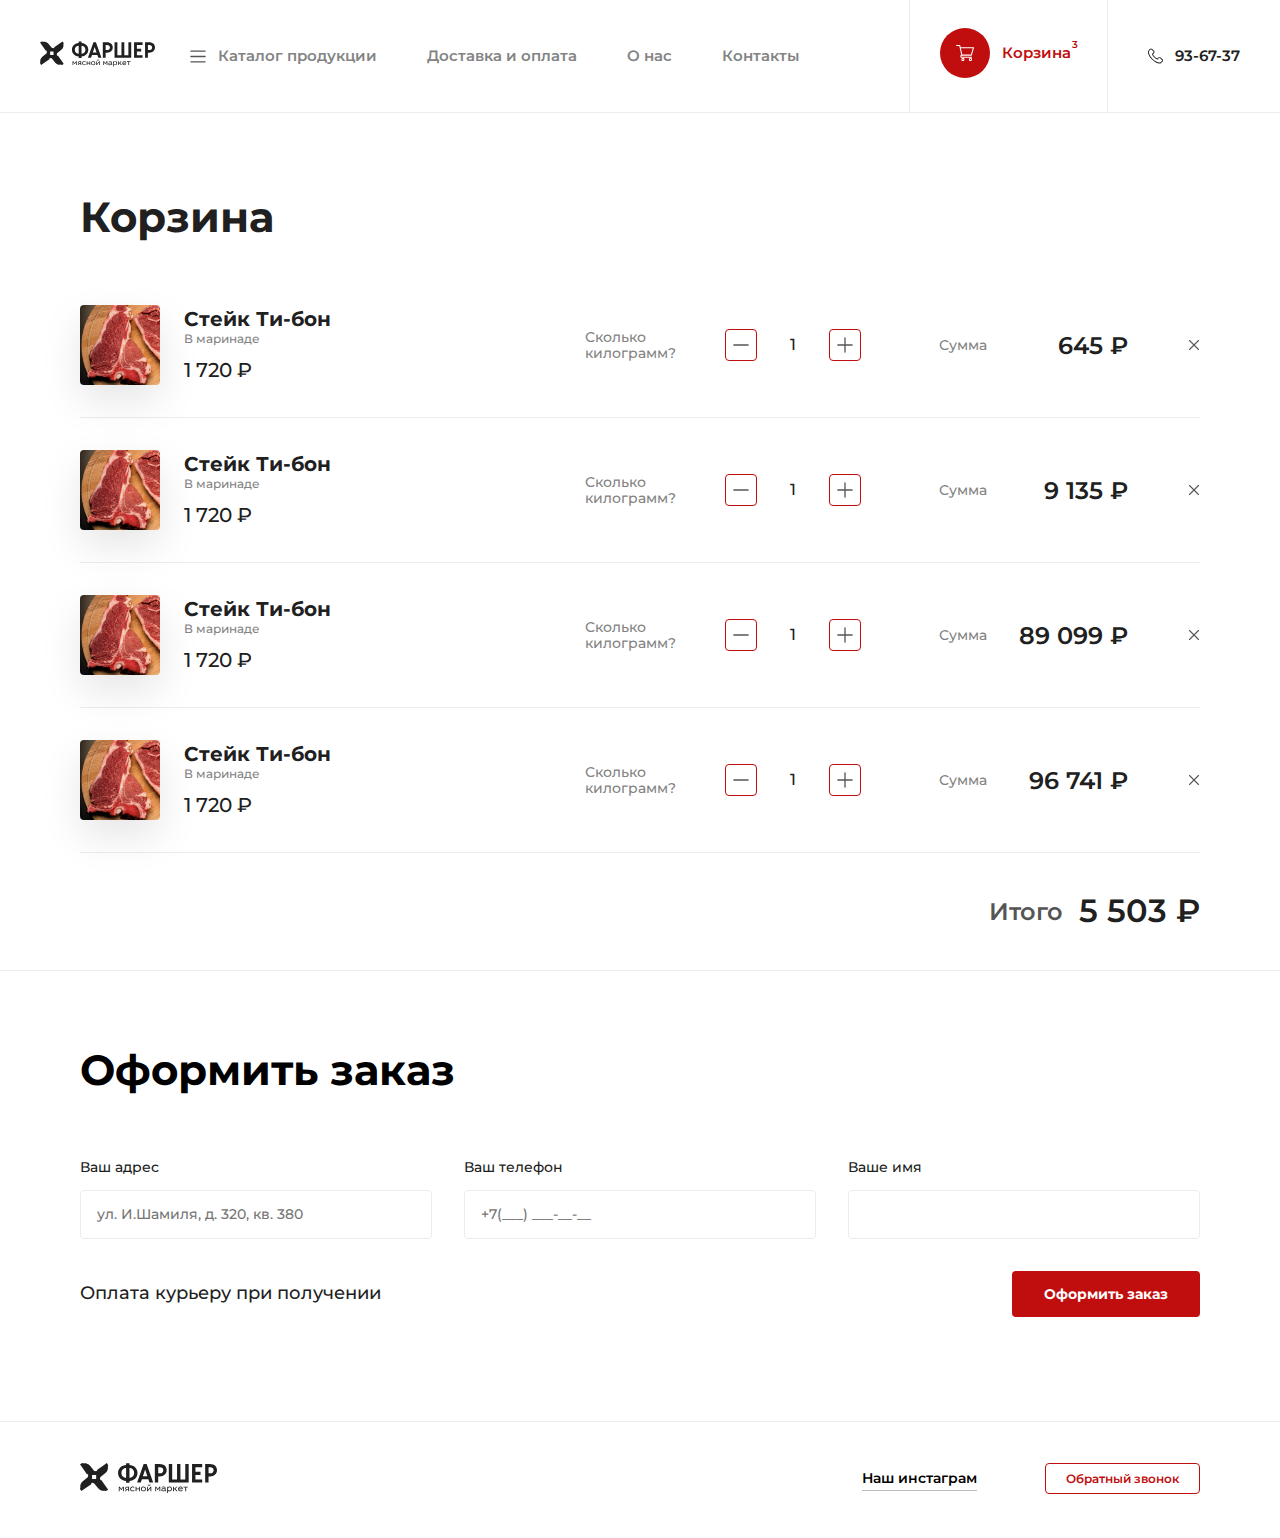
==== commit d984e47a: "Наконец то!!!" ====
--- a/cart.html
+++ b/cart.html
@@ -170,8 +170,8 @@
 							</div>
 						</div>
 					</li>
-					<li class="nav_li"><a href="#" class="header_nav_link">Доставка и оплата</a></li>
-					<li class="nav_li"><a href="#about" class="header_nav_link">О нас</a></li>
+					<li class="nav_li"><a href="#0" class="header_nav_link">Доставка и оплата</a></li>
+					<li class="nav_li"><a href="#0" class="header_nav_link">О нас</a></li>
 					<li class="nav_li header_call_us">
 						<a href="contacts.html" class="header_nav_link">Контакты</a>
 						<a href="tel:89272314641" class="call_us_phone">Позвонить нам</a>
@@ -256,7 +256,7 @@
 									Итого
 									<span class="cart_all_summ">529 ₽</span>
 								</div>
-								<a href="#" class="popup_get">Оформить заказ</a>
+								<a href="cart.html" class="popup_get">Оформить заказ</a>
 							</div>
 						</div>
 					</div>
--- a/css/style.css
+++ b/css/style.css
@@ -141,7 +141,7 @@
 
 .header_menu svg {
 	width: 16px;
-	height: 12px;
+	height: 13px;
 	margin-right: 12px;
 	color: var(--kgrey);
 }
@@ -800,7 +800,7 @@
 	-ms-flex-wrap: wrap;
 	-o-flex-wrap: wrap;
 	flex-wrap: wrap;
-	margin: 0 -16px 9px;
+	margin: 0 -16px -95px;
 }
 
 #products .products_mutton {
@@ -963,6 +963,7 @@
 	display: -o-flex;
 	display: flex;
 	justify-content: center;
+	margin-top: 104px;
 }
 
 .proceed_btn_link {
@@ -1108,8 +1109,7 @@
 
 /* Страница Каталог */
 #catalog {
-	padding-top: 57px;
-	margin-bottom: 25px;
+	padding: 57px 0 87px;
 }
 
 .catalog_nav {
@@ -1117,7 +1117,6 @@
 	top: -1px;
 	z-index: 1;
 	padding: 23px 0 17px;
-	margin-bottom: 47px;
 	color: var(--black);
 	background-color: var(--white);
 }
@@ -1259,8 +1258,10 @@
 }
 
 .products_section {
-	/* padding-top: 130px; */
-}
+	padding-top: 47px;
+	margin-bottom: 33px;
+}
+
 
 /* Страница корзины */
 #cart {
--- a/css/media.css
+++ b/css/media.css
@@ -132,13 +132,17 @@
 .product_items {
 	max-width: 780px;
 	width: 100%;
-	margin: auto;
+	margin: 0 auto -95px;
 }
 
 .product_item {
 	flex-basis: calc(50% - 32px);
 	margin: 0 16px 95px;
-	height: 571px;
+	height: 590px;
+}
+
+.proceed_btn {
+	margin-top: 95px;
 }
 
 #about {
@@ -283,7 +287,7 @@
 	opacity: 0;	
 	z-index: 5;
   transform: scale(.95);
-	transition: transform 1s cubic-bezier(0.215, 0.61, 0.355, 1), opacity 1s cubic-bezier(0.215, 0.61, 0.355, 1);
+	transition: transform 1s cubic-bezier(0.215, 0.61, 0.355, 1), opacity .6s cubic-bezier(0.215, 0.61, 0.355, 1);
 }
 
 .header_items_active {
@@ -613,6 +617,7 @@
 
 .product_items {
 	max-width: 628px;
+	margin-bottom: -85px;
 }
 
 .product_item {
@@ -641,8 +646,12 @@
 	padding: 24px;
 }
 
+.proceed_btn {
+  margin-top: 85px;
+}
+
 #about {
-	padding: 40px 0 64px;
+	padding: 64px 0;
 }
 
 .about_item {
@@ -650,8 +659,7 @@
 }
 /* Страница Каталог */
 #catalog {
-	padding-top: 17px;
-	margin-bottom: 15px;
+	padding: 17px 0 67px;
 }
 
 .catalog_kind_title {
@@ -887,7 +895,7 @@
 
 .product_items {
 	max-width: none;
-	margin: 0 0 45px;
+	margin: 0 0 -24px;
 }
 
 .product_item:nth-child(odd) {
@@ -898,16 +906,21 @@
 	margin-right: 0;
 }
 
-.catalog_products .product_items:last-child {
+.products_section:last-child .product_items{
 	margin-bottom: 0;
 }
 
-.catalog_products section {
-	margin-bottom: 25px;
-}
-
-.catalog_products section:last-child {
-	margin-bottom: 70px;
+.products_section {
+	padding-top: 32px;
+	margin-bottom: 8px;
+}
+
+.products_section:last-child {
+	margin-bottom: 85px;
+}
+
+.products_section:last-child .product_item:last-child {
+	margin: 0;
 }
 
 .product_item {
@@ -965,6 +978,10 @@
 	background-color: var(--bdgrey);
 	border: 1px solid var(--bdgrey);
 	color: var(--black);
+}
+
+.proceed_btn {
+  margin-top: 49px;
 }
 
 .proceed_btn_link {
@@ -1014,9 +1031,12 @@
 	padding: 0 20px;
 }
 
+#catalog {
+	padding-bottom: 0;
+}
+
 .catalog_nav {
 	padding: 16px 0;
-	margin-bottom: 32px;
 }
  .catalog_row {
 	flex-direction: column;
@@ -1111,7 +1131,8 @@
 
 /* Страница Контакты */
 #map {
-	width: 375px;
+	max-width: 375px;
+	width: 100%;
 	height: 300px;
 	margin: auto;
 }
@@ -1199,7 +1220,6 @@
 }
 /* Страница Каталог */
 .product_items {
-	margin: 0 0 45px;
 	justify-content: center;
 }
 
@@ -1316,9 +1336,16 @@
 }
 
 .product_item {
+	margin-bottom: -20px;
+}
+
+.product_item {
 	flex-basis: 375px;
-	margin: 0;
-	border-top: none;
+	margin: 0 0 20px;
+}
+
+.proceed_btn {
+  margin-top: 35px;
 }
 
 /* Страница Каталог */
@@ -1426,10 +1453,6 @@
 }
 
 /* Страница Каталог */
-.catalog_products section:last-child {
-	margin-bottom: 65px;
-}
-
 .product_item {
 	flex-basis: 425px;
 }
@@ -1514,7 +1537,12 @@
 	padding-top: 0;
 }
 
+.product_items {
+	margin: 0;
+}
+
 .product_item {
+	margin: 0;
 	border: none;
 	border-bottom: 1px solid var(--bdgrey);
 	border-radius: 0;
@@ -1532,6 +1560,10 @@
 	font-size: 12px;
 }
 
+.proceed_btn {
+  margin-top: 20px;
+}
+
 /* Страница Каталог */
 .catalog_nav_li {
 	margin-left: 0;
@@ -1541,7 +1573,7 @@
   padding: 8px 14px;
 }
 
-.catalog_products section:last-child .product_item:last-child {
+.products_section:last-child .product_item:last-child {
 	border-bottom: none;
 }
 
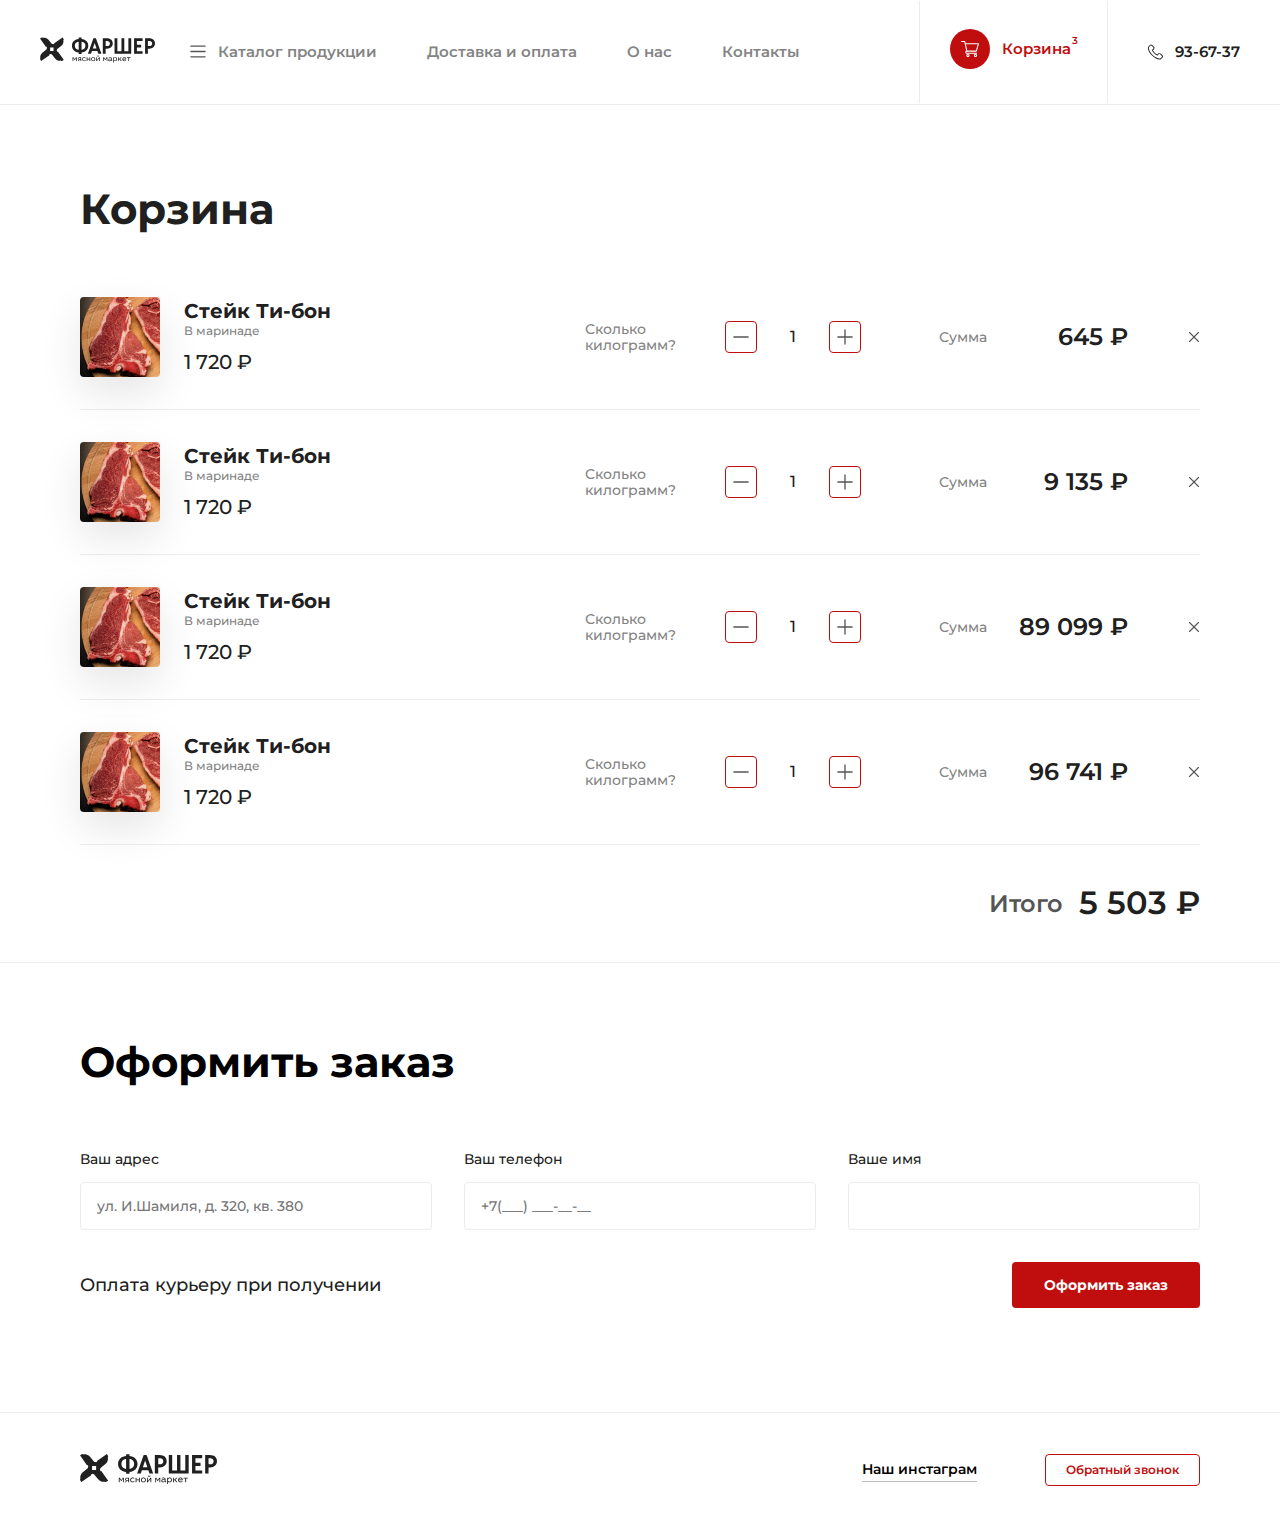
==== commit e409c548: "Минимизация файлов" ====
--- a/cart.html
+++ b/cart.html
@@ -9,9 +9,9 @@
 	<link href="https://fonts.googleapis.com/css?family=Montserrat:400,500,600,700&amp;subset=cyrillic" rel="stylesheet">
 	<link rel="stylesheet" href="libs/slick/slick-theme.css">
 	<link rel="stylesheet" href="libs/slick/slick.css">
-	<link rel="stylesheet" href="css/normalize.css">
-	<link rel="stylesheet" href="css/style.css">
-	<link rel="stylesheet" href="css/media.css">
+	<link rel="stylesheet" href="libs/normalize.css">
+	<link rel="stylesheet" href="css/style.min.css">
+	<link rel="stylesheet" href="css/media.min.css">
 </head>
 
 <body>
@@ -522,7 +522,6 @@
 		</div>
 	</footer>
 
-
 	<script src="https://code.jquery.com/jquery-3.3.1.min.js"></script>
 	<script src="libs/slick/slick.min.js"></script>
 	<script src="libs/jquery.maskedinput.min.js"></script>
--- a/css/style.min.css
+++ b/css/style.min.css
@@ -0,0 +1 @@
+html{font-size:16px;--white:#fff;--black:#202020;--grey:#838383;--red:#c00d0d;--kgrey:#555;--bdgrey:#ececec;--effect:cubic-bezier(0.215,0.61,0.355,1)}body{font-weight:400;font-family:'Montserrat',sans-serif;color:var(--grey)}*{-webkit-box-sizing:border-box;box-sizing:border-box}a{text-decoration:none;color:inherit}img{width:100%}button{cursor:pointer}button:focus{outline:none}ul{padding-left:0;margin:0;list-style-type:none}address{font-style:normal}.section-header{font-size:1.7rem;font-weight:700;color:#131313}.container{max-width:1150px;width:100%;margin:0 auto;padding:0 15px}h1,h2,h3,h4,h5,h6{margin:0;color:var(--black)}p{margin:0}.banner_title{font-weight:700;font-size:100px}.title_level_2{font-weight:700;font-size:48px}.title_level_3{font-weight:600;font-size:36px;line-height:1.47}.header{position:relative;font-weight:600;border-bottom:1px solid var(--bdgrey)}.header_wrap{display:-moz-flex;display:-ms-flex;display:-o-flex;display:-webkit-box;display:-ms-flexbox;display:flex;-ms-align-items:center;-webkit-box-align:center;-ms-flex-align:center;align-items:center;-webkit-box-pack:justify;-ms-flex-pack:justify;justify-content:space-between;padding:0 80px;line-height:1.18}.header_logo{-ms-flex-preferred-size:10%;flex-basis:10%;margin-right:50px;color:var(--black)}.header_logo_link{display:inline-block;width:137px;height:30px}.header_logo_link svg{width:100%;max-height:100%}.header_items{display:-moz-flex;display:-ms-flex;display:-o-flex;display:-webkit-box;display:-ms-flexbox;display:flex;-webkit-box-pack:justify;-ms-flex-pack:justify;justify-content:space-between;-ms-align-items:center;-webkit-box-align:center;-ms-flex-align:center;align-items:center;white-space:nowrap}.header_menu svg{width:16px;height:13px;margin-right:12px;color:var(--kgrey)}.nav_li{margin:38px 32px;display:-moz-flex;display:-ms-flex;display:-o-flex;display:-webkit-box;display:-ms-flexbox;display:flex;-moz-flex-direction:column;-ms-flex-direction:column;-o-flex-direction:column;-webkit-box-orient:vertical;-webkit-box-direction:normal;flex-direction:column;-ms-align-items:center;-webkit-box-align:center;-ms-flex-align:center;align-items:center;-webkit-box-pack:center;-ms-flex-pack:center;justify-content:center;z-index:5}.nav_li:hover{padding-bottom:38px;margin:38px 32px 0}.call_us_phone,.cart_mobile{display:none}.submenu:hover{display:block}.nav_li:first-child{margin-left:0}.header_nav_link{display:-webkit-box;display:-ms-flexbox;display:flex;-webkit-box-align:center;-ms-flex-align:center;align-items:center;padding:8px 0;-webkit-transition:color .2s var(--effect);-o-transition:color .2s var(--effect);transition:color .2s var(--effect)}.header_nav_link:hover{color:var(--black)}.header_nav{display:-moz-flex;display:-ms-flex;display:-o-flex;display:-webkit-box;display:-ms-flexbox;display:flex;margin-right:15px}.header_cart{position:relative;padding:33px 55px 39px;border-left:1px solid var(--bdgrey);border-right:1px solid var(--bdgrey);margin-right:-55px}.header_cart_link{position:relative;display:-moz-flex;display:-ms-flex;display:-o-flex;display:-webkit-box;display:-ms-flexbox;display:flex;-webkit-box-pack:justify;-ms-flex-pack:justify;justify-content:space-between;-ms-align-items:center;-webkit-box-align:center;-ms-flex-align:center;align-items:center;color:var(--red)}.header_cart_wrap{position:relative;width:40px;height:40px;margin-right:12px;display:-moz-flex;display:-ms-flex;display:-o-flex;display:-webkit-box;display:-ms-flexbox;display:flex;color:var(--white)}.header_cart_wrap:before{content:'';position:absolute;top:50%;left:50%;-webkit-transform:translate(-50%,-50%) scale(1);-ms-transform:translate(-50%,-50%) scale(1);transform:translate(-50%,-50%) scale(1);display:inline-block;width:100%;height:100%;z-index:0;border-radius:50%;background-color:var(--red);-webkit-transition:-webkit-transform .3s var(--effect);-o-transition:transform .3s var(--effect);transition:transform .3s var(--effect),-webkit-transform .3s var(--effect)}.header_cart:hover .header_cart_wrap:before{-webkit-transform:translate(-50%,-50%) scale(1.1);-ms-transform:translate(-50%,-50%) scale(1.1);transform:translate(-50%,-50%) scale(1.1)}.header_cart_wrap svg{position:relative;z-index:1;margin:auto}.header_cart_sup{font-size:10px;top:-0.8em;left:0.1em}.header_phone{-ms-flex-preferred-size:10%;flex-basis:10%;margin-left:50px;text-align:right;white-space:nowrap}.header_phone_number{color:var(--black);display:-webkit-box;display:-ms-flexbox;display:flex;-webkit-box-align:center;-ms-flex-align:center;align-items:center;-webkit-box-pack:end;-ms-flex-pack:end;justify-content:flex-end}.header_phone_number svg{margin-right:12px}.submenu{position:absolute;top:100%;left:0;-webkit-transform-origin:left;-ms-transform-origin:left;transform-origin:left;z-index:5;width:100%;padding:32px 0;background-color:var(--white);visibility:hidden;opacity:0;border-top:1px solid var(--bdgrey);border-bottom:1px solid var(--bdgrey);-webkit-box-shadow:0 8px 16px rgba(0,0,0,0.1);box-shadow:0 8px 16px rgba(0,0,0,0.1);-webkit-transition:opacity .5s,visibility .2s;-o-transition:opacity .5s,visibility .2s;transition:opacity .5s,visibility .2s}.nav_li:hover>.submenu{visibility:visible;opacity:1}.submenu a{display:inline-block}.submenu_blocks{display:-moz-flex;display:-ms-flex;display:-o-flex;display:-webkit-box;display:-ms-flexbox;display:flex}.submenu_block{-ms-flex-preferred-size:33.33%;flex-basis:33.33%}.submenu_item{padding-left:45px}.submenu li{display:block}.submenu_block_icon{display:inline-block;width:30px;height:20px;margin-right:10px;color:var(--red)}.submenu_block_icon svg{height:100%;max-width:100%}.submenu_nav_title{margin-bottom:12px;color:var(--black)}.submenu_nav_link{display:inline-block;font-size:.87rem;margin-bottom:10px;line-height:1}.submenu_nav_link:hover{color:var(--black)}#cart_popup_hidden{position:absolute;left:50%;top:100%;-webkit-transform:translate(-50%,-8px);-ms-transform:translate(-50%,-8px);transform:translate(-50%,-8px);z-index:2;width:320px;visibility:hidden;opacity:0;-webkit-transition:opacity .5s,visibility .2s,-webkit-transform .6s;transition:opacity .5s,visibility .2s,-webkit-transform .6s;-o-transition:opacity .5s,visibility .2s,transform .6s;transition:opacity .5s,visibility .2s,transform .6s;transition:opacity .5s,visibility .2s,transform .6s,-webkit-transform .6s;border-top:12px solid transparent}.cart_popup{-webkit-box-shadow:0 8px 16px rgba(0,0,0,0.1);box-shadow:0 8px 16px rgba(0,0,0,0.1);border-radius:4px;background-color:var(--white);border:1px solid var(--bdgrey)}#cart_popup:hover #cart_popup_hidden{display:block}.header_cart:hover #cart_popup_hidden{visibility:visible;opacity:1;-webkit-transform:translate(-50%,0);-ms-transform:translate(-50%,0);transform:translate(-50%,0)}.cart_popup_block{display:-moz-flex;display:-ms-flex;display:-o-flex;display:-webkit-box;display:-ms-flexbox;display:flex;-webkit-box-pack:justify;-ms-flex-pack:justify;justify-content:space-between;-ms-align-items:center;-webkit-box-align:center;-ms-flex-align:center;align-items:center;padding:15px;border-bottom:1px solid var(--bdgrey)}.cart_popup_img{-ms-flex-preferred-size:40px;flex-basis:40px;margin-right:10px}.cart_popup_img img{border-radius:4px;-webkit-box-shadow:0px 16px 40px rgba(0,0,0,0.1);box-shadow:0px 16px 40px rgba(0,0,0,0.1)}.cart_popup_name{margin-right:35px}.cart_popup_title,.cart_popup_price{font-weight:600;color:var(--black);font-size:.87rem;margin-bottom:2px}.cart_popup_title{font-weight:700}.cart_popup_text,.cart_popup_number{font-weight:500;font-size:.75rem}.popup_block_close{cursor:pointer;width:12px;height:12px;margin-left:20px;color:var(--kgrey)}.cart_popup_footer{display:-moz-flex;display:-ms-flex;display:-o-flex;display:-webkit-box;display:-ms-flexbox;display:flex;-webkit-box-pack:justify;-ms-flex-pack:justify;justify-content:space-between;-ms-align-items:center;-webkit-box-align:center;-ms-flex-align:center;align-items:center;padding:15px;font-weight:600}.cart_popup_summ{font-size:.87rem}.cart_all_summ{margin-left:4px;display:inline-block;color:var(--black);font-size:1.25rem}.popup_get{display:inline-block;width:50%;font-size:.75rem;text-align:center;padding:9px;margin-left:15px;color:var(--white);background-color:var(--red);border-radius:4px}#banner{position:relative;background-color:#000}.slick-slider{max-width:5000px}.slick-slide{outline:none}.slick-dotted.slick-slider{margin-bottom:0}.nav_banner{position:absolute;left:50%;bottom:144px;-webkit-transform:translateX(-50%);-ms-transform:translateX(-50%);transform:translateX(-50%);display:-webkit-box;display:-ms-flexbox;display:flex;-webkit-box-orient:horizontal;-webkit-box-direction:normal;-ms-flex-direction:row;flex-direction:row;max-width:1120px;width:100%;margin:auto;z-index:2}.slick-dots{position:static;display:-moz-flex;display:-ms-flex;display:-o-flex;display:-webkit-box;display:-ms-flexbox;display:flex;-ms-align-items:center;-webkit-box-align:center;-ms-flex-align:center;align-items:center;width:auto}.slick-next:before{display:none}.slick-next:after,.slick-prev:before{content:'';background:url(../img/icon/arrow.svg) no-repeat;background-size:100% 100%;display:inline-block;height:10px;width:16px;opacity:1}.slick-prev:before{-webkit-transform:rotate(90deg);-ms-transform:rotate(90deg);transform:rotate(90deg)}.slick-next:after{-webkit-transform:rotate(270deg);-ms-transform:rotate(270deg);transform:rotate(270deg)}.slick-prev,.slick-next{position:static;width:16px;height:16px;-webkit-transform:translate(0,0);-ms-transform:translate(0,0);transform:translate(0,0)}.slick-prev{margin-right:10px}.slick-next{margin-left:10px;-webkit-box-ordinal-group:11;-ms-flex-order:10;order:10}.slick-dots li{display:-webkit-box;display:-ms-flexbox;display:flex;-webkit-box-pack:center;-ms-flex-pack:center;justify-content:center;-webkit-box-align:center;-ms-flex-align:center;align-items:center;width:16px;height:16px;margin:0 4px;border:1px solid transparent;border-radius:50%}.slick-dots li.slick-active{border:1px solid var(--red);-webkit-transition:.4s var(--effect);-o-transition:.4s var(--effect);transition:.4s var(--effect)}.slick-dots li button{padding:0;width:4px;height:4px;background-color:#e7e7e7;border-radius:50%}.slick-dots li.slick-active button{background-color:var(--white)}.slick-dots li button:before{display:none}.banner_carousel_item{background:url(../img/bg/banner.png) no-repeat 100% 0%;background-size:100% 100%;display:-webkit-box;display:-ms-flexbox;display:flex;-webkit-box-align:center;-ms-flex-align:center;align-items:center;height:866px;color:var(--white);padding:15px 0 100px}.slick-initialized .slick-slide{display:-webkit-box;display:-ms-flexbox;display:flex}.banner_content{max-width:390px;width:100%}.banner_icon{width:50px;margin-bottom:4px;color:var(--red)}.banner_icon svg{max-width:100%;max-height:100%}.banner_title{margin-bottom:16px}.banner_descr{font-size:20px;line-height:25px;overflow:hidden;-o-text-overflow:ellipsis;text-overflow:ellipsis;display:-webkit-box;-webkit-line-clamp:4;-webkit-box-orient:vertical}.banner_info{display:-moz-flex;display:-ms-flex;display:-o-flex;display:-webkit-box;display:-ms-flexbox;display:flex;-webkit-box-pack:justify;-ms-flex-pack:justify;justify-content:space-between;-ms-align-items:center;-webkit-box-align:center;-ms-flex-align:center;align-items:center;-ms-flex-wrap:wrap;flex-wrap:wrap;margin-top:56px}.banner_price{font-weight:600;font-size:30px;margin-right:27px}.banner_cart{display:inline-block;background-color:var(--red);padding:15px 52px;font-weight:700;font-size:14px;border-radius:4px;-webkit-transition:-webkit-transform .3s var(--effect);-o-transition:transform .3s var(--effect);transition:transform .3s var(--effect),-webkit-transform .3s var(--effect);outline:none}#products{position:relative;padding:176px 0 104px;border-bottom:1px solid var(--bdgrey)}.product_kind_blocks{position:absolute;top:0;left:50%;z-index:3;-webkit-transform:translate(-50%,-50%);-ms-transform:translate(-50%,-50%);transform:translate(-50%,-50%);display:-moz-flex;display:-ms-flex;display:-o-flex;display:-webkit-box;display:-ms-flexbox;display:flex;border-radius:4px;-webkit-box-shadow:0px 24px 40px rgba(0,0,0,0.1);box-shadow:0px 24px 40px rgba(0,0,0,0.1)}.kind_block{z-index:3;-ms-flex-preferred-size:33.33%;flex-basis:33.33%;display:-moz-flex;display:-ms-flex;display:-o-flex;display:-webkit-box;display:-ms-flexbox;display:flex;-moz-flex-direction:column;-ms-flex-direction:column;-o-flex-direction:column;-webkit-box-orient:vertical;-webkit-box-direction:normal;flex-direction:column;-webkit-box-align:center;-ms-flex-align:center;align-items:center;-webkit-box-pack:center;-ms-flex-pack:center;justify-content:center;width:245px;height:130px;background-color:var(--white);color:var(--kgrey);border-left:1px solid var(--bdgrey);cursor:pointer;-webkit-transition:color .4s var(--effect);-o-transition:color .4s var(--effect);transition:color .4s var(--effect)}.kind_block:hover{color:var(--red)}#products .kind_block_active{background:var(--red);color:var(--white);border:none;cursor:default;-webkit-transition:.4s var(--effect);-o-transition:.4s var(--effect);transition:.4s var(--effect)}.kind_block:nth-child(2){border-radius:4px 0 0 4px;border:1px solid white}.kind_block:last-child{border-radius:0 4px 4px 0}.kind_overlay{position:absolute;bottom:0;left:2%;width:96%;height:99%;background:var(--white);border-radius:4px}.kind_block_icon{width:50px}.kind_block_icon svg{max-width:100%;max-height:100%}.kind_block_title{font-weight:500;margin-top:13px}.product_items{display:-moz-flex;display:-ms-flex;display:-o-flex;display:-webkit-box;display:-ms-flexbox;display:flex;-ms-flex-wrap:wrap;-o-flex-wrap:wrap;flex-wrap:wrap;margin:0 -16px -95px}#products .products_mutton{display:none}#products .products_chicken{display:none}.product_item{-ms-flex-preferred-size:calc(33.33% - 32px);flex-basis:calc(33.33% - 32px);height:585px;margin:0 16px 95px;border:1px solid var(--bdgrey);display:-moz-flex;display:-ms-flex;display:-o-flex;display:-webkit-box;display:-ms-flexbox;display:flex;-moz-flex-direction:column;-ms-flex-direction:column;-o-flex-direction:column;-webkit-box-orient:vertical;-webkit-box-direction:normal;flex-direction:column;border-radius:4px}.product_wrap{padding:0 32px}.product_img{position:relative;top:-30px;border-radius:4px;-webkit-transition:0.4s var(--effect);-o-transition:0.4s var(--effect);transition:0.4s var(--effect)}.product_img img{border-radius:4px;-webkit-transition:.4s var(--effect);-o-transition:.4s var(--effect);transition:.4s var(--effect)}.product_item:hover .product_img{top:-32px}.product_item:hover .product_img img{-webkit-box-shadow:0px 16px 40px rgba(0,0,0,.16);box-shadow:0px 16px 40px rgba(0,0,0,.16)}.product_title{font-weight:700;font-size:24px;color:var(--black);margin-bottom:12px}.product_descr{font-size:14px;margin-bottom:24px;line-height:1.42;overflow:hidden;-o-text-overflow:ellipsis;text-overflow:ellipsis;display:-webkit-box;-webkit-line-clamp:4;-webkit-box-orient:vertical}.product_btns{margin-top:auto}.product_marinades{display:-webkit-box;display:-ms-flexbox;display:flex;margin:auto 0 24px;padding:0 32px}.marinades_btn{-ms-flex-preferred-size:50%;font-weight:500;font-size:12px;flex-basis:50%;text-align:center;padding:10px;border:none;border:1px solid var(--bdgrey);cursor:pointer;background:transparent;-webkit-transition:.3s var(--effect);-o-transition:.3s var(--effect);transition:.3s var(--effect)}.marinades_btn:first-child{border-right:1px solid transparent;border-radius:4px 0 0 4px}.marinades_btn:last-child{border-left:1px solid transparent;border-radius:0 4px 4px 0}.product_marinades .marinade_checked{color:var(--red);border:1px solid var(--red)}.product_info{display:-moz-flex;display:-ms-flex;display:-o-flex;display:-webkit-box;display:-ms-flexbox;display:flex;-webkit-box-pack:justify;-ms-flex-pack:justify;justify-content:space-between;-ms-align-items:center;-webkit-box-align:center;-ms-flex-align:center;align-items:center;border-top:1px solid var(--bdgrey);padding:24px 32px}.product_price{-ms-flex-preferred-size:50%;flex-basis:50%;font-weight:500;font-size:20px;line-height:1.43;color:var(--black)}.product_btn{-ms-flex-preferred-size:50%;flex-basis:50%;display:inline-block;font-weight:700;font-size:14px;text-align:center;padding:15px;color:var(--white);background-color:var(--red);border-radius:4px;cursor:pointer;-webkit-transition:.3s var(--effect);-o-transition:.3s var(--effect);transition:.3s var(--effect)}.banner_cart:hover,.product_btn:hover,.form_btn:hover{-webkit-transform:translateY(-3px);-ms-transform:translateY(-3px);transform:translateY(-3px)}.banner_cart:active,.product_btn:active,.form_btn:active{-webkit-transform:translateY(0);-ms-transform:translateY(0);transform:translateY(0)}.proceed_btn{display:-moz-flex;display:-ms-flex;display:-o-flex;display:-webkit-box;display:-ms-flexbox;display:flex;-webkit-box-pack:center;-ms-flex-pack:center;justify-content:center;margin-top:104px}.proceed_btn_link{position:relative;display:inline-block;border:1px solid var(--red);color:var(--red);border-radius:4px;text-align:center;padding:15px 40px;background-color:var(--white);font-weight:700;font-size:14px;cursor:pointer;-webkit-transition:.4s var(--effect);-o-transition:.4s var(--effect);transition:.4s var(--effect)}.proceed_btn_link:before{position:absolute;top:0;left:-50%;content:"";background-color:rgba(255,255,255,0.5);height:100%;width:3em;display:block;-webkit-transform:skewX(-45deg) translateX(0);-ms-transform:skewX(-45deg) translateX(0);transform:skewX(-45deg) translateX(0)}.proceed_btn_link:hover{background-color:var(--red);color:var(--white)}.proceed_btn_link:hover:before{left:100%;-webkit-transform:skewX(-45deg) translateX(100%);-ms-transform:skewX(-45deg) translateX(100%);transform:skewX(-45deg) translateX(100%);-webkit-transition:all .6s ease-in-out;-o-transition:all .6s ease-in-out;transition:all .6s ease-in-out}#about{padding:104px 0}.about_title{color:var(--black)}.about_items{display:-moz-flex;display:-ms-flex;display:-o-flex;display:-webkit-box;display:-ms-flexbox;display:flex;margin:59px -16px 0}.about_item{-ms-flex-preferred-size:calc(25% - 32px);flex-basis:calc(25% - 32px);margin:0 16px}.about_item_img{position:relative;width:64px;height:64px;margin-bottom:33px}.about_item_img img{position:absolute;bottom:0;width:auto;max-width:100%}.about_item_title{min-height:37px;font-weight:600;font-size:14px;line-height:1.35;color:var(--black);margin-bottom:16px}.about_item_text{font-size:12px;line-height:1.5}.about_img{width:40px}.footer{padding:41px 0;border-top:1px solid var(--bdgrey)}.footer_row{display:-moz-flex;display:-ms-flex;display:-o-flex;display:-webkit-box;display:-ms-flexbox;display:flex;-webkit-box-pack:justify;-ms-flex-pack:justify;justify-content:space-between}.social_link{display:inline-block;border-bottom:1px solid rgba(85,85,85,.4);padding-bottom:4px;font-weight:600;font-size:14px;color:#000;margin-right:64px;;-webkit-transition:.3s var(--effect);;-o-transition:.3s var(--effect);;transition:.3s var(--effect)}.social_link:hover{border-bottom:1px solid rgba(85,85,85,1)}.social_callback{display:inline-block;font-weight:600;font-size:12px;padding:8px 20px;color:var(--red);text-align:center;border:1px solid var(--red);border-radius:4px;-webkit-transition:.4s var(--effect);-o-transition:.4s var(--effect);transition:.4s var(--effect)}.social_callback:hover{color:var(--white);background-color:var(--red)}#catalog{padding:57px 0 87px}.catalog_nav{position:-webkit-sticky;position:sticky;top:-1px;z-index:1;padding:23px 0 17px;color:var(--black);background-color:var(--white)}.catalog_kind_title{display:inline-block;font-weight:700;font-size:48px;line-height:53px;-webkit-transition:font-size .4s var(--effect);-o-transition:font-size .4s var(--effect);transition:font-size .4s var(--effect)}.sticky{z-index:4;padding:24px 0 17px;-webkit-box-shadow:0 8px 16px rgba(0,0,0,0.1);box-shadow:0 8px 16px rgba(0,0,0,0.1);-webkit-transition:0.4s var(--effect);-o-transition:0.4s var(--effect);transition:0.4s var(--effect)}.sticky .catalog_kind_title{font-size:36px}.catalog_row{display:-moz-flex;display:-ms-flex;display:-o-flex;display:-webkit-box;display:-ms-flexbox;display:flex;-webkit-box-pack:justify;-ms-flex-pack:justify;justify-content:space-between;-ms-align-items:center;-webkit-box-align:center;-ms-flex-align:center;align-items:center}.catalog_main_nav{position:relative}.catalog_kind_flex{display:-moz-flex;display:-ms-flex;display:-o-flex;display:-webkit-box;display:-ms-flexbox;display:flex;-ms-align-items:center;-webkit-box-align:center;-ms-flex-align:center;align-items:center;cursor:pointer}.catalog_kind_menu{width:16px;height:16px;margin-left:24px;-webkit-transition:-webkit-transform 0.2s var(--effect);-o-transition:transform 0.2s var(--effect);transition:transform 0.2s var(--effect),-webkit-transform 0.2s var(--effect)}.catalog_kind_active{-webkit-transform:rotate(-180deg);-ms-transform:rotate(-180deg);transform:rotate(-180deg)}.catalog_kind_links{position:absolute;top:100%;left:0;width:100%;background-color:var(--white);z-index:20;margin-top:24px;-webkit-transform:translateY(-24px);-ms-transform:translateY(-24px);transform:translateY(-24px);border:1px solid var(--bdgrey);border-radius:4px;-webkit-box-shadow:0 24px 40px rgba(0,0,0,0.1);box-shadow:0 24px 40px rgba(0,0,0,0.1);visibility:hidden;opacity:0;-webkit-transition:.4s var(--effect);-o-transition:.4s var(--effect);transition:.4s var(--effect)}.catalog_links_active{visibility:visible;opacity:1;-webkit-transform:translateY(0);-ms-transform:translateY(0);transform:translateY(0)}.catalog_kind_links li{display:block}.catalog_kind_links li:nth-child(even){border-top:1px solid var(--bdgrey)}.catalog_kind_link{display:block;padding:24px;color:var(--black);font-weight:600;font-size:24px;-webkit-transition:color .2s var(--effect);-o-transition:color .2s var(--effect);transition:color .2s var(--effect)}.catalog_kind_link:hover{color:var(--red)}.catalog_nav_links{display:-moz-flex;display:-ms-flex;display:-o-flex;display:-webkit-box;display:-ms-flexbox;display:flex;white-space:nowrap}.catalog_nav_li{margin-left:44px}.catalog_nav_link{display:inline-block;font-weight:600;padding:10px 20px;border:1px solid transparent;border-radius:24px}.catalog_nav_active{border:1px solid var(--red)}.catalog_nav_link:hover,.catalog_nav_links a.mPS2id-highlight{border:1px solid var(--red);-webkit-transition:1s var(--effect);-o-transition:1s var(--effect);transition:1s var(--effect)}.section_title{color:var(--black);margin-bottom:94px}.products_section{padding-top:47px;margin-bottom:33px}#cart{padding:80px 0 0;border-bottom:1px solid var(--bdgrey)}#cart h2{margin-bottom:32px}.cart_block{display:-moz-flex;display:-ms-flex;display:-o-flex;display:-webkit-box;display:-ms-flexbox;display:flex;-webkit-box-pack:justify;-ms-flex-pack:justify;justify-content:space-between;-ms-align-items:center;-webkit-box-align:center;-ms-flex-align:center;align-items:center;border-bottom:1px solid var(--bdgrey);padding:32px 0}.cart_img{width:80px;height:80px;margin-right:24px}.cart_img img{max-height:100%;border-radius:4px;-webkit-box-shadow:0px 16px 40px rgba(0,0,0,0.1);box-shadow:0px 16px 40px rgba(0,0,0,0.1)}.col_info{display:-moz-flex;display:-ms-flex;display:-o-flex;display:-webkit-box;display:-ms-flexbox;display:flex;-ms-align-items:center;-webkit-box-align:center;-ms-flex-align:center;align-items:center;-webkit-box-pack:justify;-ms-flex-pack:justify;justify-content:space-between;-ms-flex-preferred-size:100%;flex-basis:100%}.col_wrap{display:-moz-flex;display:-ms-flex;display:-o-flex;display:-webkit-box;display:-ms-flexbox;display:flex;-webkit-box-pack:justify;-ms-flex-pack:justify;justify-content:space-between;-webkit-box-align:center;-ms-flex-align:center;align-items:center;-ms-flex-preferred-size:51%;flex-basis:51%}.col_summ{display:-moz-flex;display:-ms-flex;display:-o-flex;display:-webkit-box;display:-ms-flexbox;display:flex;-ms-align-items:center;-webkit-box-align:center;-ms-flex-align:center;align-items:center;-webkit-box-pack:justify;-ms-flex-pack:justify;justify-content:space-between}.cart_descr{display:-moz-flex;display:-ms-flex;display:-o-flex;display:-webkit-box;display:-ms-flexbox;display:flex;-moz-flex-direction:column;-ms-flex-direction:column;-o-flex-direction:column;-webkit-box-orient:vertical;-webkit-box-direction:normal;flex-direction:column;-webkit-box-pack:center;-ms-flex-pack:center;justify-content:center;padding-right:25px}.cart_title,.cart_price{color:var(--black);font-size:20px;line-height:25px}.cart_title{font-weight:700}.cart_price{font-weight:500;margin-top:12px}.cart_kg{max-width:92px;width:100%;font-size:14px;font-weight:500;margin-right:32px}.kg_hidden{display:none}.cart_product_count{width:31px;font-weight:500;text-align:center;color:var(--black);margin:0 5px}.cart_add,.cart_remove{border:1px solid var(--red);width:32px;height:32px;cursor:pointer;display:-moz-flex;display:-ms-flex;display:-o-flex;display:-webkit-box;display:-ms-flexbox;display:flex;-moz-flex-direction:column;-ms-flex-direction:column;-o-flex-direction:column;-webkit-box-orient:vertical;-webkit-box-direction:normal;flex-direction:column;-webkit-box-pack:center;-ms-flex-pack:center;justify-content:center;-ms-align-items:center;-webkit-box-align:center;-ms-flex-align:center;align-items:center;color:var(--kgrey);border-radius:4px;-webkit-transition:.2s var(--effect);-o-transition:.2s var(--effect);transition:.2s var(--effect)}.cart_add:hover,.cart_remove:hover,.cart_block_close:hover{color:var(--red)}.text_summ{font-weight:500;font-size:14px;margin:0 16px 0 62px}.cart_price_summ{font-weight:600;font-size:24px;width:125px;text-align:right;color:var(--black)}.cart_price_summ span{display:none}.cart_text,.cart_number{font-weight:500;font-size:.75rem}.cart_block_close{display:-webkit-box;display:-ms-flexbox;display:flex;-webkit-box-pack:center;-ms-flex-pack:center;justify-content:center;-webkit-box-align:center;-ms-flex-align:center;align-items:center;width:12px;height:12px;margin-left:60px;cursor:pointer;color:var(--kgrey)}.cart_footer{display:-moz-flex;display:-ms-flex;display:-o-flex;display:-webkit-box;display:-ms-flexbox;display:flex;-webkit-box-pack:justify;-ms-flex-pack:justify;justify-content:space-between;-ms-align-items:center;-webkit-box-align:center;-ms-flex-align:center;align-items:center;padding:15px;font-weight:600}.cart_summ{font-size:.87rem}.cart_all_summ{margin-left:4px;display:inline-block;color:var(--black);font-size:1.25rem}.cart_get{display:inline-block;width:50%;font-size:.75rem;text-align:center;padding:9px;margin-left:15px;color:var(--white);background-color:var(--red);border-radius:4px}.total_block{display:-webkit-box;display:-ms-flexbox;display:flex;-webkit-box-pack:end;-ms-flex-pack:end;justify-content:flex-end;-webkit-box-align:center;-ms-flex-align:center;align-items:center;font-weight:600;font-size:32px;padding:40px 0;color:var(--black)}.total_text{display:inline-block;color:var(--kgrey);font-size:24px;margin-right:16px}#total_summ{display:inline-block}#registration{padding:75px 0 104px}.registration_title{color:#000}.form_blocks{display:-moz-flex;display:-ms-flex;display:-o-flex;display:-webkit-box;display:-ms-flexbox;display:flex;margin-top:64px}.form_block{-ms-flex-preferred-size:calc(33.33% - 21px);flex-basis:calc(33.33% - 21px);margin-right:32px}.form_block:last-child{margin-right:0}.form_block label{display:inline-block;font-weight:500;font-size:14px;color:var(--black);margin-bottom:15px}.form_input{display:block;width:100%;font-weight:500;font-size:14px;padding:15px 16px;color:var(--grey);border:1px solid var(--bdgrey);outline:none;border-radius:4px;-webkit-transition:.4s var(--effect);-o-transition:.4s var(--effect);transition:.4s var(--effect)}.form_input:focus{border:1px solid var(--red)}#input_location:focus::-webkit-input-placeholder{-webkit-transition:.1s var(--effect);-o-transition:.1s var(--effect);transition:.1s var(--effect);color:transparent}#input_location:focus:-moz-placeholder{-webkit-transition:.1s var(--effect);-o-transition:.1s var(--effect);transition:.1s var(--effect);color:transparent}#input_location:focus::-moz-placeholder{-webkit-transition:.1s var(--effect);-o-transition:.1s var(--effect);transition:.1s var(--effect);color:transparent}#input_locationfocus:-ms-input-placeholder{-webkit-transition:.1s var(--effect);-o-transition:.1s var(--effect);transition:.1s var(--effect);color:transparent}.form_row{display:-moz-flex;display:-ms-flex;display:-o-flex;display:-webkit-box;display:-ms-flexbox;display:flex;-webkit-box-pack:justify;-ms-flex-pack:justify;justify-content:space-between;-ms-align-items:center;-webkit-box-align:center;-ms-flex-align:center;align-items:center;margin-top:32px}.form_courier{font-weight:500;font-size:18px;color:var(--black);margin-right:15px}.form_btn{border:none;font-weight:700;font-size:14px;background-color:var(--red);color:var(--white);padding:15px 32px;border-radius:4px;-webkit-transition:-webkit-transform .3s var(--effect);-o-transition:transform .3s var(--effect);transition:transform .3s var(--effect),-webkit-transform .3s var(--effect)}.contacts{padding:80px 0 138px;color:var(--black)}.contacts_header{display:-moz-flex;display:-ms-flex;display:-o-flex;display:-webkit-box;display:-ms-flexbox;display:flex;-webkit-box-pack:justify;-ms-flex-pack:justify;justify-content:space-between;-ms-align-items:center;-webkit-box-align:center;-ms-flex-align:center;align-items:center;margin-bottom:64px}.contacts_header h2{-ms-flex-preferred-size:60%;flex-basis:60%}.work{padding-left:64px;-ms-flex-preferred-size:40%;flex-basis:40%;line-height:1.45}.chart_work{font-weight:600}.work_time{display:block;font-size:14px;margin-top:2px}.map_block{display:-moz-flex;display:-ms-flex;display:-o-flex;display:-webkit-box;display:-ms-flexbox;display:flex}#map{-ms-flex-preferred-size:60%;flex-basis:60%;height:508px}.address{-ms-flex-preferred-size:40%;flex-basis:40%;padding-left:64px}.address_shopes{font-weight:700;font-size:24px;line-height:1.55}.address_block{font-size:14px;margin:24px 0;line-height:18px}.address_block:last-child{margin-bottom:0}.address_city{font-weight:600;margin-top:32px}.address_street{margin-bottom:8px}--- a/css/media.min.css
+++ b/css/media.min.css
@@ -0,0 +1 @@
+@media (max-width:1550px){.title_level_2{font-size:42px}.header{font-size:15px}.header_wrap{padding:0 40px}.header_logo{margin-right:20px}.header .header_logo_link{width:115px}.header_phone{margin-left:20px}.nav_li{margin:35px 25px}.nav_li:hover{margin:35px 25px 0;padding-bottom:35px}.nav_li:first-child{margin-left:0}.header_cart{padding:28px 30px 34px;margin-right:0}.header_items{width:calc(100% - 30px)}footer .header_logo{padding-left:0}.banner_carousel_item{height:600px;padding-bottom:130px}.banner_title{font-size:80px}.nav_banner{bottom:120px}}@media (max-width:1200px){.header{font-size:13px}.container,.nav_banner{max-width:none;width:85%;padding:0 15px}.banner_icon{width:45px}.banner_title{font-size:60px}.banner_descr{font-size:18px}.banner_price{font-size:24px}.header_wrap{padding:0 20px}.nav_li{margin:31px 14px}.nav_li:hover{margin:31px 14px 0;padding-bottom:31px}.nav_li:first-child{margin-left:0}.header_cart{padding:24px 20px 30px;margin-right:0}.footer{padding:33px 0}#products{padding-bottom:74px}.product_items{max-width:780px;width:100%;margin:0 auto -95px}.product_item{-ms-flex-preferred-size:calc(50% - 32px);flex-basis:calc(50% - 32px);margin:0 16px 95px;height:590px}.proceed_btn{margin-top:95px}#about{padding:54px 0 74px}.about_items{-ms-flex-wrap:wrap;flex-wrap:wrap;margin-top:4px}.about_item{-ms-flex-preferred-size:calc(50% - 32px);flex-basis:calc(50% - 32px);margin-top:45px;padding-right:20px}.catalog_kind_title{font-size:34px;line-height:39px}.sticky .catalog_kind_title{font-size:32px}.catalog_kind_menu{margin-left:18px}.catalog_nav_li{margin-left:30px}.catalog_nav_link{font-size:15px}.section_title{font-size:30px;margin-bottom:75px}#cart,.contacts{padding-top:64px}.cart_block{padding:26px 0}.col_wrap{-ms-flex-preferred-size:238px;flex-basis:238px}.total_block{padding:34px 0}.cart_col{-ms-flex-preferred-size:435px;flex-basis:435px}.cart_col:first-child{-ms-flex-preferred-size:40%;flex-basis:40%;margin-right:35px}.cart_kg{display:none}.kg_hidden{display:inline-block}.cart_product_count{width:50px}.text_summ,.cart_block_close{margin-left:50px}.cart_price_summ{font-size:22px}#registration{padding:54px 0 80px}.form_courier{font-size:17px}.title_level_2{font-size:36px}}@media (max-width:992px){.header{position:relative;font-size:18px;font-weight:600;border-bottom:1px solid var(--bdgrey)}.header .header_logo{position:relative;z-index:6;display:-webkit-box;display:-ms-flexbox;display:flex;-webkit-box-pack:justify;-ms-flex-pack:justify;justify-content:space-between;width:100%;margin-right:0;padding:20px}.header_items{position:absolute;top:0;height:100vh;left:0;right:0;width:100%;background:#fff;-webkit-box-flex:1;-ms-flex:1;flex:1;padding:65px 0 20px;-webkit-box-orient:vertical;-webkit-box-direction:normal;-ms-flex-direction:column;flex-direction:column;-webkit-box-align:start;-ms-flex-align:start;align-items:flex-start;visibility:hidden;opacity:0;z-index:5;-webkit-transform:scale(.95);-ms-transform:scale(.95);transform:scale(.95);-o-transition:transform 1s var(--effect),opacity .6s var(--effect);transition:transform 1s var(--effect),opacity .6s var(--effect),-webkit-transform 1s var(--effect)}.header_items_active{visibility:visible;opacity:1;-webkit-transform:scale(1);-ms-transform:scale(1);transform:scale(1)}.header_wrap{-webkit-box-orient:vertical;-webkit-box-direction:normal;-ms-flex-direction:column;flex-direction:column;padding:0}.header .header_logo_link{width:110px;height:24px}.header_nav{-webkit-box-orient:vertical;-webkit-box-direction:normal;-ms-flex-direction:column;flex-direction:column;width:100%;height:100%;border-top:1px solid var(--bdgrey);margin-right:0}.header .header_menu{display:none}.menu_mobile{cursor:pointer;display:-webkit-box;display:-ms-flexbox;display:flex;-webkit-box-orient:vertical;-webkit-box-direction:normal;-ms-flex-direction:column;flex-direction:column;-webkit-box-pack:center;-ms-flex-pack:center;justify-content:center;-ms-flex-item-align:center;align-self:center;height:16px;width:22px;z-index:100}.menu_mobile_line{background-color:var(--black);display:block;height:2px;margin:4px 0;-webkit-transition:.2s var(--effect);-o-transition:.2s var(--effect);transition:.2s var(--effect);-webkit-transition-delay:.2s;-o-transition-delay:.2s;transition-delay:.2s;width:100%}.menu_mobile::before,.menu_mobile::after{background-color:var(--black);content:'';display:block;height:2px;-webkit-transform-origin:right;-ms-transform-origin:right;transform-origin:right;-webkit-transition:.4s var(--effect);-o-transition:.4s var(--effect);transition:.4s var(--effect);width:100%}.menu_mobile_active .menu_mobile_line{-webkit-transform:scaleX(0);-ms-transform:scaleX(0);transform:scaleX(0);-webkit-transition-delay:0s;-o-transition-delay:0s;transition-delay:0s}.menu_mobile_active::before{-webkit-transform-origin:right;-ms-transform-origin:right;transform-origin:right;-webkit-transform:rotate(-45deg) translate(-1px,-4px);-ms-transform:rotate(-45deg) translate(-1px,-4px);transform:rotate(-45deg) translate(-1px,-4px);-webkit-transition-delay:.2s;-o-transition-delay:.2s;transition-delay:.2s}.menu_mobile_active::after{-webkit-transform-origin:right;-ms-transform-origin:right;transform-origin:right;-webkit-transform:rotate(45deg) translate(-1px,4px);-ms-transform:rotate(45deg) translate(-1px,4px);transform:rotate(45deg) translate(-1px,4px);-webkit-transition-delay:.2s;-o-transition-delay:.2s;transition-delay:.2s}.header .header_call_us{-webkit-box-orient:horizontal;-webkit-box-direction:normal;-ms-flex-direction:row;flex-direction:row;-webkit-box-pack:justify;-ms-flex-pack:justify;justify-content:space-between}.header .header_nav_link{width:auto}.call_us_phone{display:inline-block;font-weight:700;font-size:12px;border:1px solid var(--red);color:var(--red);padding:8px 24px;border-radius:4px;margin-right:20px;-webkit-transition:.3s var(--effect);-o-transition:.3s var(--effect);transition:.3s var(--effect)}.call_us_phone:hover{color:var(--white);background-color:var(--red)}.submenu_row{display:-webkit-box;display:-ms-flexbox;display:flex;-webkit-box-align:center;-ms-flex-align:center;align-items:center;-webkit-box-pack:justify;-ms-flex-pack:justify;justify-content:space-between}.submenu_toggle{position:relative;-ms-flex-item-align:center;-ms-grid-row-align:center;align-self:center;display:inline-block;width:16px;height:16px;cursor:pointer}.submenu_toggle span,.submenu_toggle span::before{position:absolute;top:50%;margin-top:-1px;left:50%;margin-left:-8px;width:16px;height:2px;background-color:var(--kgrey)}.submenu_toggle span::before{content:'';display:inline-block;-webkit-transform:rotate(90deg);-ms-transform:rotate(90deg);transform:rotate(90deg);opacity:1;-webkit-transition:.3s var(--effect);-o-transition:.3s var(--effect);transition:.3s var(--effect)}.submenu_toggle_active span:before{-webkit-transform:rotate(0);-ms-transform:rotate(0);transform:rotate(0)}.nav_li{-webkit-box-align:start;-ms-flex-align:start;align-items:flex-start;margin:0 0 6px;padding:0}.nav_li:hover{margin:0 0 6px;padding:0}.nav_li:first-child{-webkit-box-flex:1;-ms-flex:1;flex:1;margin-bottom:0}.nav_li:first-child:hover{margin-left:0}.nav_li:nth-child(2){border-top:1px solid var(--bdgrey);padding-top:19px}.header_nav_link{padding:5px 0;margin:0 20px}.header_phone{display:none}.cart_mobile{position:fixed;bottom:20px;right:20px;z-index:4;display:-webkit-box;display:-ms-flexbox;display:flex;-webkit-box-pack:center;-ms-flex-pack:center;justify-content:center;-webkit-box-align:center;-ms-flex-align:center;align-items:center;width:64px;height:64px;background-color:var(--red);color:var(--white);border-radius:50%}.cart_mobile svg{max-width:100%;max-height:100%}.body_hidden{overflow:hidden}.submenu{position:static;-webkit-box-flex:1;-ms-flex:1;flex:1;overflow:auto;-webkit-box-shadow:none;box-shadow:none;padding:20px 0 0;opacity:1;visibility:inherit;border:none}.submenu_blocks{width:100%;padding:0 20px;-webkit-box-orient:vertical;-webkit-box-direction:normal;-ms-flex-direction:column;flex-direction:column}.submenu_block{max-height:30px;overflow:hidden;-webkit-transition:0.6s var(--effect);-o-transition:0.6s var(--effect);transition:0.6s var(--effect);margin-bottom:32px}.submenu_block_icon{margin-right:25px}.submenu_nav_title{font-size:24px;margin-bottom:0}.submenu_item{margin-top:24px;padding-left:60px}.submenu_nav_link{font-size:1.29rem;margin-bottom:16px}.header_cart{padding:0;border:0;width:calc(100% - 40px);margin:50px 20px 0}.header_cart:hover{padding:0 0 0 0}#cart_popup_hidden{display:none}.header_cart_link{font-weight:700;color:var(--white);background-color:var(--red);padding:15px 24px;border-radius:4px}.header_cart_wrap{border-radius:0;width:19px;height:13px;padding:0}.header_cart_wrap:before{display:none}.header_cart:hover .header_cart_wrap{width:auto;height:auto}.header_cart_sup{top:0;left:0;font-size:14px}.footer{padding:25px 0}.banner_carousel_item{height:500px;background-size:90% 100%}.nav_banner{bottom:95px}.banner_content{max-width:320px}.banner_title{font-size:50px}.banner_descr{font-size:16px;line-height:19px}.banner_cart{padding:13px 36px;font-size:13px}.kind_block{width:215px;height:115px;font-size:15px}.kind_block_icon{width:45px;height:35px}#products{padding-bottom:64px}.product_items{max-width:628px;margin-bottom:-85px}.product_item{height:529px;margin:0 16px 85px}.product_img{top:-24px}.product_title{font-size:20px}.product_descr{line-height:1.3}.product_wrap,.product_marinades{padding:0 24px}.product_info{padding:24px}.proceed_btn{margin-top:85px}#about{padding:64px 0}.about_item{margin-top:35px}#catalog{padding:17px 0 67px}.catalog_kind_title{font-size:30px}.sticky .catalog_kind_title{font-size:28px}.catalog_kind_link:hover{color:inherit}.catalog_nav_li{margin-left:14px}.catalog_nav_li:first-child{margin-left:0}.catalog_nav_link{font-size:14px;font-weight:500;padding:8px 16px}.section_title{font-size:28px;margin-bottom:60px}.cart_block,.total_block{padding:24px 0}.total_block{font-size:28px}.total_text{font-size:22px}.cart_block:first-child{padding-top:0}.cart_img{width:88px;height:88px;margin-right:16px}.col_info{-ms-flex-wrap:wrap;flex-wrap:wrap}.cart_descr{-ms-flex-preferred-size:100%;flex-basis:100%}.col_wrap{-ms-flex-preferred-size:100%;flex-basis:100%;-webkit-box-pack:start;-ms-flex-pack:start;justify-content:flex-start}.text_summ,.cart_price,.cart_kg{display:none}.cart_descr{margin-bottom:14px;padding-right:0}.cart_title{font-weight:600;font-size:18px;margin-bottom:4px}.col_summ{-ms-flex-item-align:stretch;-ms-grid-row-align:stretch;align-self:stretch;-webkit-box-orient:vertical;-webkit-box-direction:normal;-ms-flex-direction:column;flex-direction:column;-webkit-box-pack:justify;-ms-flex-pack:justify;justify-content:space-between;-webkit-box-align:end;-ms-flex-align:end;align-items:flex-end}.cart_price_summ{font-weight:500;font-size:18px;width:110px}.cart_price_summ span{display:inline-block}.cart_block_close{-webkit-box-ordinal-group:0;-ms-flex-order:-1;order:-1}.kg_hidden{display:inline-block}.form_blocks{-webkit-box-orient:vertical;-webkit-box-direction:normal;-ms-flex-direction:column;flex-direction:column;margin-top:42px}.form_block{-ms-flex-preferred-size:auto;flex-basis:auto;max-width:375px;width:100%;margin-bottom:24px}.form_row{margin-top:0}#registration{padding-bottom:64px}.registration_title{font-size:32px}#map{height:400px}.address_shopes{font-size:20px}.work,.address{padding-left:24px}}@media (max-width:769px){.title_level_2{font-weight:600;font-size:32px}.product_btn:hover{-webkit-transform:translateY(0);-ms-transform:translateY(0);transform:translateY(0)}.banner_cart:hover{-webkit-transform:translateY(0);-ms-transform:translateY(0);transform:translateY(0)}.kind_block{width:190px;height:100px;font-size:14px}.kind_block_icon{width:42px;height:30px}.banner_carousel_item{height:400px;padding:32px 0;background-size:100% 100%}.banner_content{max-width:230px}.banner_icon{width:40px}.banner_title{font-size:50px;margin-bottom:12px}.banner_descr{font-size:15px;line-height:18px}.nav_banner{display:none}.banner_info{-webkit-box-orient:vertical;-webkit-box-direction:normal;-ms-flex-direction:column;flex-direction:column;-webkit-box-align:start;-ms-flex-align:start;align-items:flex-start;margin-top:12px}.banner_price{font-size:22px;margin-right:0}.banner_cart{margin-top:40px;padding:13px 30px}#products{padding:100px 0 0;border-bottom:none}.product_items{max-width:none;margin:0 0 -24px}.product_item:nth-child(odd){margin-left:0}.product_item:nth-child(even){margin-right:0}.products_section:last-child .product_items{margin-bottom:0}.products_section{padding-top:32px;margin-bottom:8px}.products_section:last-child{margin-bottom:85px}.products_section:last-child .product_item:last-child{margin:0}.product_item{padding-top:20px;-ms-flex-preferred-size:calc(50% - 12px);flex-basis:calc(50% - 12px);height:380px;margin:0 12px 24px}.product_item:first-child{border-top:1px solid var(--bdgrey)}.product_img{position:static;height:150px;overflow:hidden;margin-bottom:16px}.product_title{margin-bottom:4px}.product_descr{-webkit-line-clamp:3;line-height:1.1;margin-bottom:16px}.product_wrap,.product_marinades{padding:0 20px}.product_marinades{margin-bottom:16px}.product_info{padding:0 20px 20px;border-top:none}.product_btn{-ms-flex-preferred-size:auto;flex-basis:auto;padding:10px 24px}.marinades_btn{padding:8px}.product_marinades .marinade_checked{background-color:var(--bdgrey);border:1px solid var(--bdgrey);color:var(--black)}.proceed_btn{margin-top:49px}.proceed_btn_link{-ms-flex-preferred-size:375px;flex-basis:375px;margin:0 20px}#about .container{width:100%;padding:0}.about_title{padding:0 20px}.about_items{margin:32px 0 0}.about_item{-ms-flex-preferred-size:100%;flex-basis:100%;margin-top:45px;padding:20px;margin:0;border-bottom:1px solid var(--bdgrey)}.about_item:last-child{padding-bottom:0;border-bottom:none}.about_item_title{min-height:auto;font-size:18px}.about_item_text{font-size:14px;line-height:1.45}#products .container,.catalog_products .container{width:100%;padding:0 20px}#catalog{padding-bottom:0}.catalog_nav{padding:16px 0}.catalog_row{-webkit-box-orient:vertical;-webkit-box-direction:normal;-ms-flex-direction:column;flex-direction:column;-webkit-box-align:start;-ms-flex-align:start;align-items:flex-start;width:100%;padding:0 20px}.catalog_main_nav{display:-webkit-box;display:-ms-flexbox;display:flex;margin-bottom:24px}.catalog_main_nav .catalog_kind_title{font-weight:600;font-size:20px;line-height:25px}.catalog_kind_menu{display:none}.catalog_kind_links{position:static;display:-webkit-box;display:-ms-flexbox;display:flex;-webkit-box-align:center;-ms-flex-align:center;align-items:center;visibility:visible;opacity:1;margin-top:0;-webkit-transform:translateY(0);-ms-transform:translateY(0);transform:translateY(0);border:none;-webkit-box-shadow:none;box-shadow:none}.catalog_nav_link:hover{border:1px solid transparent}.catalog_kind_links li{margin-left:28px}.catalog_kind_links li:nth-child(even){border:none}.catalog_kind_link{padding:0;font-size:20px;opacity:0.24}.section_title{margin-bottom:14px}.contacts{padding:40px 0 64px}#cart{padding:40px 0 0;border-bottom:none}.total_block{-webkit-box-pack:justify;-ms-flex-pack:justify;justify-content:space-between;font-size:26px;padding-bottom:10px}#total_summ{line-height:36px}.total_text{font-size:20px;line-height:27px}.registration_title{font-size:24px;line-height:35px}.form_blocks{margin-top:24px}#map{max-width:375px;width:100%;height:300px;margin:auto}.contacts_header{-webkit-box-orient:vertical;-webkit-box-direction:normal;-ms-flex-direction:column;flex-direction:column;-webkit-box-align:start;-ms-flex-align:start;align-items:flex-start;margin-bottom:20px}.work{margin-top:32px}.work,.address{padding-left:0}.address_shopes{display:none}.city_first{margin-top:20px}.map_block{-webkit-box-orient:vertical;-webkit-box-direction:normal;-ms-flex-direction:column;flex-direction:column}}@media (max-width:680px){.footer .header_logo{margin:0;margin-bottom:40px}.footer_row{-webkit-box-orient:vertical;-webkit-box-direction:normal;-ms-flex-direction:column;flex-direction:column;-webkit-box-align:center;-ms-flex-align:center;align-items:center}#products .container,.catalog_products .container{padding:0}.banner_content{max-width:200px}.banner_icon{width:33px}.banner_title{margin-bottom:10px}.banner_info{margin-top:10px}.banner_price{font-size:20px}#products{padding-top:100px}.product_title{font-size:18px}.kind_block{height:95px}.about_items{margin:32px 0 0}.product_items{-webkit-box-pack:center;-ms-flex-pack:center;justify-content:center}.product_item{-ms-flex-preferred-size:375px;flex-basis:375px;height:auto}#catalog{padding-top:0}.section_title{padding:0 20px}.product_descr{font-size:13px}.catalog_main_nav .catalog_kind_title,.catalog_kind_link{font-size:19px}.catalog_nav_link{font-size:15px}.cart_price_summ,.cart_title{font-size:17px}.cart_price_summ{width:102px}.total_block{padding-bottom:0}.form_row{-webkit-box-orient:vertical;-webkit-box-direction:normal;-ms-flex-direction:column;flex-direction:column;margin-top:0;-webkit-box-align:start;-ms-flex-align:start;align-items:flex-start}.form_courier{font-size:14px;margin-bottom:24px}.form_btn{max-width:375px;width:100%}}@media (max-width:575px){#products .container{padding:0}.submenu_blocks,#registration .container{padding:0 20px}.header_items_active{padding-bottom:20px}.banner_cart{padding:12px 26px}.banner_carousel_item{height:325px}#products{padding-top:0}.product_kind_blocks{position:relative;width:100%;-webkit-transform:translate(-50%,0);-ms-transform:translate(-50%,0);transform:translate(-50%,0);margin-bottom:24px}.kind_block:nth-child(2),.kind_block:last-child{border-radius:0}.kind_block{width:auto;height:90px;font-size:13px}.kind_block_icon{width:35px;height:28px}.kind_block_title{margin-top:8px}.product_item{margin-bottom:-20px}.product_item{-ms-flex-preferred-size:375px;flex-basis:375px;margin:0 0 20px}.proceed_btn{margin-top:35px}.catalog_main_nav .catalog_kind_title,.catalog_kind_link{font-size:18px;line-height:23px}.catalog_nav_link{font-size:12px;line-height:15px}}@media (max-width:480px){.container{width:100%;padding-left:0;padding-right:0}.catalog_row,.submenu_blocks,.footer_row,#banner .container{padding:0 20px}.banner_carousel_item{height:290px}.banner_content{max-width:164px}#products .container{padding:0}.footer{padding:40px 0}.social{display:-webkit-box;display:-ms-flexbox;display:flex;-webkit-box-pack:center;-ms-flex-pack:center;justify-content:center;-ms-flex-wrap:wrap;flex-wrap:wrap;width:100%}.social_callback{-webkit-box-ordinal-group:0;-ms-flex-order:-1;order:-1;-ms-flex-preferred-size:375px;flex-basis:375px;font-weight:700;font-size:14px;line-height:18px;padding:15px 20px;margin-bottom:24px}.social_link{margin-right:0}.banner_icon{display:none}.banner_title{font-size:22px;margin-bottom:8px}.banner_descr{font-size:13px}.banner_info{margin-top:8px}.kind_block{height:75px;font-size:12px}.banner_price{font-size:18px}.banner_cart{font-size:12px;padding:10px 24px}.kind_block_icon{width:35px;height:24px}.product_item{-ms-flex-preferred-size:425px;flex-basis:425px}.product_title{font-size:17px}.catalog_nav_li{margin-left:2px}.section_title{margin-bottom:4px}.cart_price_summ,.cart_title{font-size:16px}#cart .container{padding:0}.cart_block{padding:24px 20px}.total_block{font-size:24px;padding:24px 20px 10px}.total_text{font-size:18px}#cart h2,.contacts_header,.address{padding:0 20px}}@media (max-width:425px){.header_nav_link{display:block;width:100%}.banner_carousel_item{height:260px}.banner_content{max-width:150px}.banner_title{font-size:20px}.banner_descr{font-size:12px}.product_kind_blocks{margin-bottom:4px}.kind_block{height:64px}#products{padding-top:0}.product_items{margin:0}.product_item{margin:0;border:none;border-bottom:1px solid var(--bdgrey);border-radius:0}.product_item:first-child{border-top:none}.product_title{font-size:16px}.product_descr{font-size:12px}.proceed_btn{margin-top:20px}.catalog_nav_li{margin-left:0}.catalog_nav_link{padding:8px 14px}.products_section:last-child .product_item:last-child{border-bottom:none}}@media (max-width:375px){.catalog_kind_links li{margin-left:14px}.catalog_kind_link{font-size:16px}.catalog_nav_link{margin-left:0;padding:6px 8px}.cart_img{margin-right:10px}.cart_add,.cart_remove{width:28px;height:28px}.cart_price_summ,.cart_title,.cart_product_count{font-size:14px}.cart_product_count{width:45px;margin:0}.cart_price_summ{width:84px}}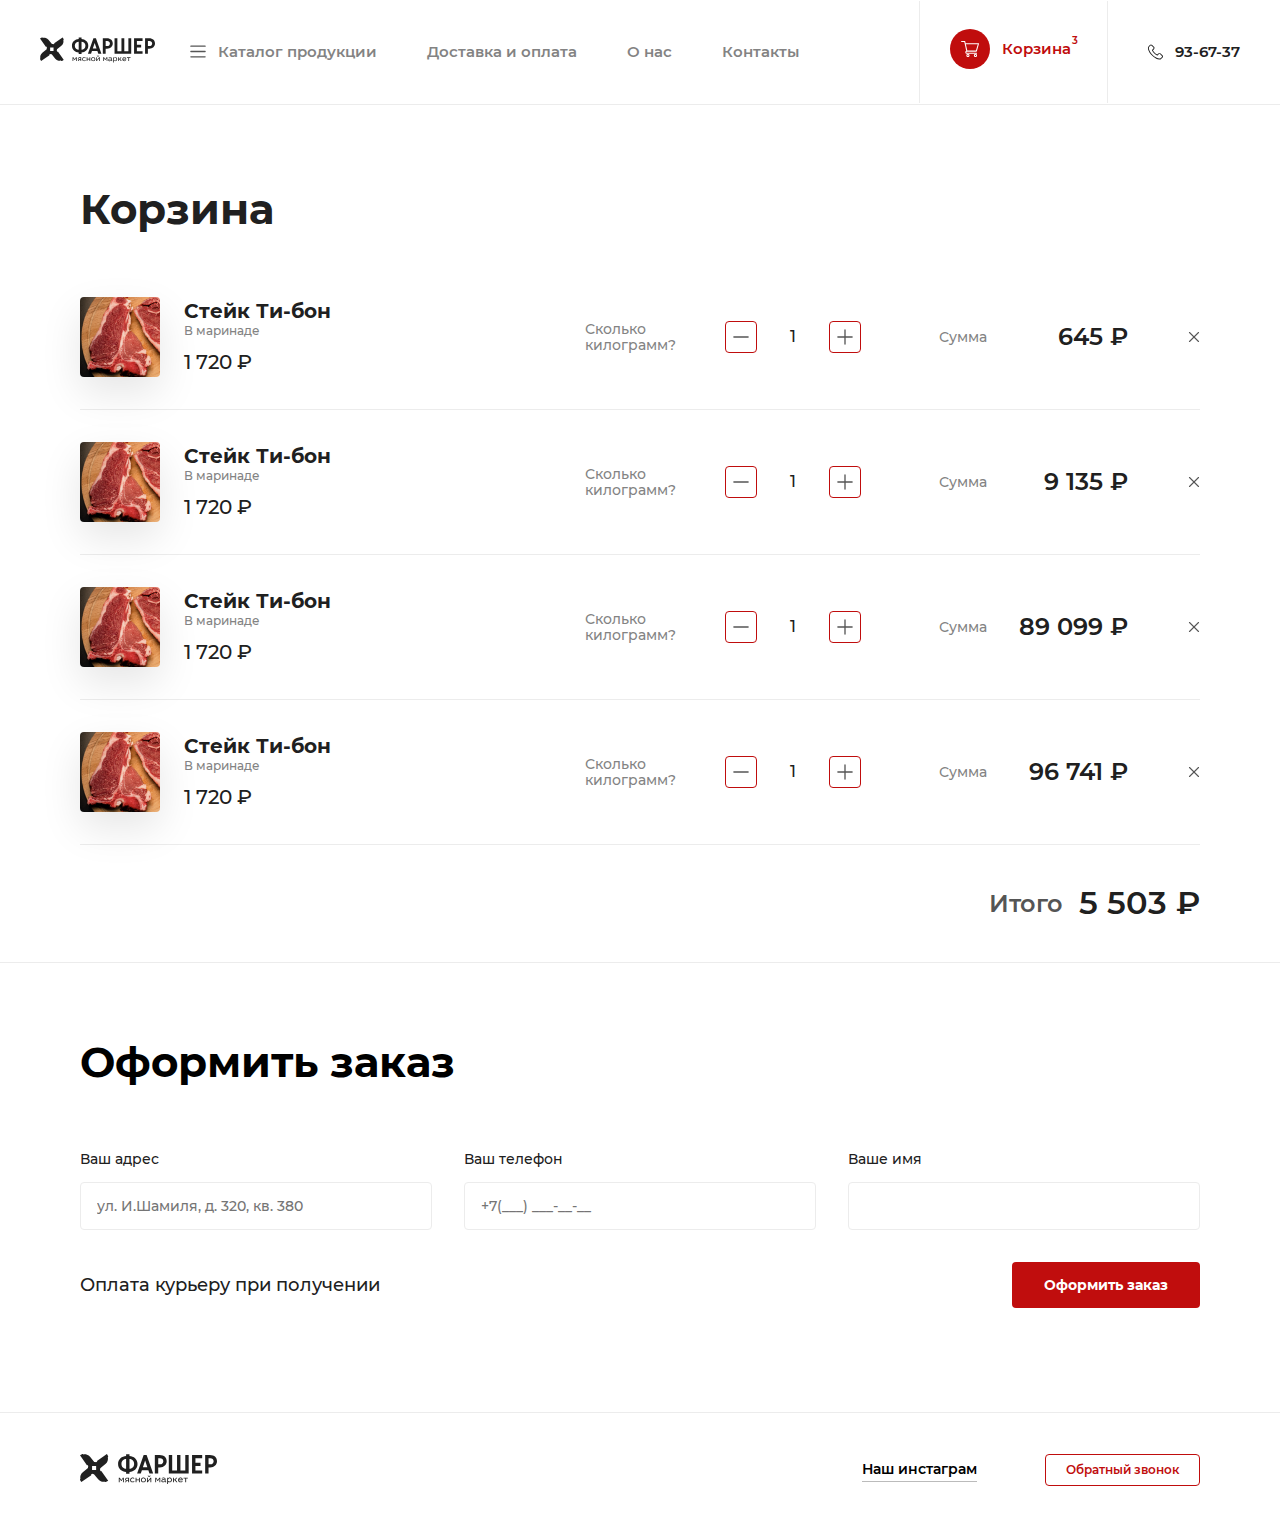
==== commit 1b95260f: "Добавил шрифты" ====
--- a/cart.html
+++ b/cart.html
@@ -6,7 +6,6 @@
 	<title>Фаршер</title>
 	<meta name="viewport" content="width=device-width, initial-scale=1.0">
 	<link rel="shortcut icon" href="#">
-	<link href="https://fonts.googleapis.com/css?family=Montserrat:400,500,600,700&amp;subset=cyrillic" rel="stylesheet">
 	<link rel="stylesheet" href="libs/slick/slick-theme.css">
 	<link rel="stylesheet" href="libs/slick/slick.css">
 	<link rel="stylesheet" href="libs/normalize.css">
--- a/css/style.min.css
+++ b/css/style.min.css
@@ -1 +1 @@
-html{font-size:16px;--white:#fff;--black:#202020;--grey:#838383;--red:#c00d0d;--kgrey:#555;--bdgrey:#ececec;--effect:cubic-bezier(0.215,0.61,0.355,1)}body{font-weight:400;font-family:'Montserrat',sans-serif;color:var(--grey)}*{-webkit-box-sizing:border-box;box-sizing:border-box}a{text-decoration:none;color:inherit}img{width:100%}button{cursor:pointer}button:focus{outline:none}ul{padding-left:0;margin:0;list-style-type:none}address{font-style:normal}.section-header{font-size:1.7rem;font-weight:700;color:#131313}.container{max-width:1150px;width:100%;margin:0 auto;padding:0 15px}h1,h2,h3,h4,h5,h6{margin:0;color:var(--black)}p{margin:0}.banner_title{font-weight:700;font-size:100px}.title_level_2{font-weight:700;font-size:48px}.title_level_3{font-weight:600;font-size:36px;line-height:1.47}.header{position:relative;font-weight:600;border-bottom:1px solid var(--bdgrey)}.header_wrap{display:-moz-flex;display:-ms-flex;display:-o-flex;display:-webkit-box;display:-ms-flexbox;display:flex;-ms-align-items:center;-webkit-box-align:center;-ms-flex-align:center;align-items:center;-webkit-box-pack:justify;-ms-flex-pack:justify;justify-content:space-between;padding:0 80px;line-height:1.18}.header_logo{-ms-flex-preferred-size:10%;flex-basis:10%;margin-right:50px;color:var(--black)}.header_logo_link{display:inline-block;width:137px;height:30px}.header_logo_link svg{width:100%;max-height:100%}.header_items{display:-moz-flex;display:-ms-flex;display:-o-flex;display:-webkit-box;display:-ms-flexbox;display:flex;-webkit-box-pack:justify;-ms-flex-pack:justify;justify-content:space-between;-ms-align-items:center;-webkit-box-align:center;-ms-flex-align:center;align-items:center;white-space:nowrap}.header_menu svg{width:16px;height:13px;margin-right:12px;color:var(--kgrey)}.nav_li{margin:38px 32px;display:-moz-flex;display:-ms-flex;display:-o-flex;display:-webkit-box;display:-ms-flexbox;display:flex;-moz-flex-direction:column;-ms-flex-direction:column;-o-flex-direction:column;-webkit-box-orient:vertical;-webkit-box-direction:normal;flex-direction:column;-ms-align-items:center;-webkit-box-align:center;-ms-flex-align:center;align-items:center;-webkit-box-pack:center;-ms-flex-pack:center;justify-content:center;z-index:5}.nav_li:hover{padding-bottom:38px;margin:38px 32px 0}.call_us_phone,.cart_mobile{display:none}.submenu:hover{display:block}.nav_li:first-child{margin-left:0}.header_nav_link{display:-webkit-box;display:-ms-flexbox;display:flex;-webkit-box-align:center;-ms-flex-align:center;align-items:center;padding:8px 0;-webkit-transition:color .2s var(--effect);-o-transition:color .2s var(--effect);transition:color .2s var(--effect)}.header_nav_link:hover{color:var(--black)}.header_nav{display:-moz-flex;display:-ms-flex;display:-o-flex;display:-webkit-box;display:-ms-flexbox;display:flex;margin-right:15px}.header_cart{position:relative;padding:33px 55px 39px;border-left:1px solid var(--bdgrey);border-right:1px solid var(--bdgrey);margin-right:-55px}.header_cart_link{position:relative;display:-moz-flex;display:-ms-flex;display:-o-flex;display:-webkit-box;display:-ms-flexbox;display:flex;-webkit-box-pack:justify;-ms-flex-pack:justify;justify-content:space-between;-ms-align-items:center;-webkit-box-align:center;-ms-flex-align:center;align-items:center;color:var(--red)}.header_cart_wrap{position:relative;width:40px;height:40px;margin-right:12px;display:-moz-flex;display:-ms-flex;display:-o-flex;display:-webkit-box;display:-ms-flexbox;display:flex;color:var(--white)}.header_cart_wrap:before{content:'';position:absolute;top:50%;left:50%;-webkit-transform:translate(-50%,-50%) scale(1);-ms-transform:translate(-50%,-50%) scale(1);transform:translate(-50%,-50%) scale(1);display:inline-block;width:100%;height:100%;z-index:0;border-radius:50%;background-color:var(--red);-webkit-transition:-webkit-transform .3s var(--effect);-o-transition:transform .3s var(--effect);transition:transform .3s var(--effect),-webkit-transform .3s var(--effect)}.header_cart:hover .header_cart_wrap:before{-webkit-transform:translate(-50%,-50%) scale(1.1);-ms-transform:translate(-50%,-50%) scale(1.1);transform:translate(-50%,-50%) scale(1.1)}.header_cart_wrap svg{position:relative;z-index:1;margin:auto}.header_cart_sup{font-size:10px;top:-0.8em;left:0.1em}.header_phone{-ms-flex-preferred-size:10%;flex-basis:10%;margin-left:50px;text-align:right;white-space:nowrap}.header_phone_number{color:var(--black);display:-webkit-box;display:-ms-flexbox;display:flex;-webkit-box-align:center;-ms-flex-align:center;align-items:center;-webkit-box-pack:end;-ms-flex-pack:end;justify-content:flex-end}.header_phone_number svg{margin-right:12px}.submenu{position:absolute;top:100%;left:0;-webkit-transform-origin:left;-ms-transform-origin:left;transform-origin:left;z-index:5;width:100%;padding:32px 0;background-color:var(--white);visibility:hidden;opacity:0;border-top:1px solid var(--bdgrey);border-bottom:1px solid var(--bdgrey);-webkit-box-shadow:0 8px 16px rgba(0,0,0,0.1);box-shadow:0 8px 16px rgba(0,0,0,0.1);-webkit-transition:opacity .5s,visibility .2s;-o-transition:opacity .5s,visibility .2s;transition:opacity .5s,visibility .2s}.nav_li:hover>.submenu{visibility:visible;opacity:1}.submenu a{display:inline-block}.submenu_blocks{display:-moz-flex;display:-ms-flex;display:-o-flex;display:-webkit-box;display:-ms-flexbox;display:flex}.submenu_block{-ms-flex-preferred-size:33.33%;flex-basis:33.33%}.submenu_item{padding-left:45px}.submenu li{display:block}.submenu_block_icon{display:inline-block;width:30px;height:20px;margin-right:10px;color:var(--red)}.submenu_block_icon svg{height:100%;max-width:100%}.submenu_nav_title{margin-bottom:12px;color:var(--black)}.submenu_nav_link{display:inline-block;font-size:.87rem;margin-bottom:10px;line-height:1}.submenu_nav_link:hover{color:var(--black)}#cart_popup_hidden{position:absolute;left:50%;top:100%;-webkit-transform:translate(-50%,-8px);-ms-transform:translate(-50%,-8px);transform:translate(-50%,-8px);z-index:2;width:320px;visibility:hidden;opacity:0;-webkit-transition:opacity .5s,visibility .2s,-webkit-transform .6s;transition:opacity .5s,visibility .2s,-webkit-transform .6s;-o-transition:opacity .5s,visibility .2s,transform .6s;transition:opacity .5s,visibility .2s,transform .6s;transition:opacity .5s,visibility .2s,transform .6s,-webkit-transform .6s;border-top:12px solid transparent}.cart_popup{-webkit-box-shadow:0 8px 16px rgba(0,0,0,0.1);box-shadow:0 8px 16px rgba(0,0,0,0.1);border-radius:4px;background-color:var(--white);border:1px solid var(--bdgrey)}#cart_popup:hover #cart_popup_hidden{display:block}.header_cart:hover #cart_popup_hidden{visibility:visible;opacity:1;-webkit-transform:translate(-50%,0);-ms-transform:translate(-50%,0);transform:translate(-50%,0)}.cart_popup_block{display:-moz-flex;display:-ms-flex;display:-o-flex;display:-webkit-box;display:-ms-flexbox;display:flex;-webkit-box-pack:justify;-ms-flex-pack:justify;justify-content:space-between;-ms-align-items:center;-webkit-box-align:center;-ms-flex-align:center;align-items:center;padding:15px;border-bottom:1px solid var(--bdgrey)}.cart_popup_img{-ms-flex-preferred-size:40px;flex-basis:40px;margin-right:10px}.cart_popup_img img{border-radius:4px;-webkit-box-shadow:0px 16px 40px rgba(0,0,0,0.1);box-shadow:0px 16px 40px rgba(0,0,0,0.1)}.cart_popup_name{margin-right:35px}.cart_popup_title,.cart_popup_price{font-weight:600;color:var(--black);font-size:.87rem;margin-bottom:2px}.cart_popup_title{font-weight:700}.cart_popup_text,.cart_popup_number{font-weight:500;font-size:.75rem}.popup_block_close{cursor:pointer;width:12px;height:12px;margin-left:20px;color:var(--kgrey)}.cart_popup_footer{display:-moz-flex;display:-ms-flex;display:-o-flex;display:-webkit-box;display:-ms-flexbox;display:flex;-webkit-box-pack:justify;-ms-flex-pack:justify;justify-content:space-between;-ms-align-items:center;-webkit-box-align:center;-ms-flex-align:center;align-items:center;padding:15px;font-weight:600}.cart_popup_summ{font-size:.87rem}.cart_all_summ{margin-left:4px;display:inline-block;color:var(--black);font-size:1.25rem}.popup_get{display:inline-block;width:50%;font-size:.75rem;text-align:center;padding:9px;margin-left:15px;color:var(--white);background-color:var(--red);border-radius:4px}#banner{position:relative;background-color:#000}.slick-slider{max-width:5000px}.slick-slide{outline:none}.slick-dotted.slick-slider{margin-bottom:0}.nav_banner{position:absolute;left:50%;bottom:144px;-webkit-transform:translateX(-50%);-ms-transform:translateX(-50%);transform:translateX(-50%);display:-webkit-box;display:-ms-flexbox;display:flex;-webkit-box-orient:horizontal;-webkit-box-direction:normal;-ms-flex-direction:row;flex-direction:row;max-width:1120px;width:100%;margin:auto;z-index:2}.slick-dots{position:static;display:-moz-flex;display:-ms-flex;display:-o-flex;display:-webkit-box;display:-ms-flexbox;display:flex;-ms-align-items:center;-webkit-box-align:center;-ms-flex-align:center;align-items:center;width:auto}.slick-next:before{display:none}.slick-next:after,.slick-prev:before{content:'';background:url(../img/icon/arrow.svg) no-repeat;background-size:100% 100%;display:inline-block;height:10px;width:16px;opacity:1}.slick-prev:before{-webkit-transform:rotate(90deg);-ms-transform:rotate(90deg);transform:rotate(90deg)}.slick-next:after{-webkit-transform:rotate(270deg);-ms-transform:rotate(270deg);transform:rotate(270deg)}.slick-prev,.slick-next{position:static;width:16px;height:16px;-webkit-transform:translate(0,0);-ms-transform:translate(0,0);transform:translate(0,0)}.slick-prev{margin-right:10px}.slick-next{margin-left:10px;-webkit-box-ordinal-group:11;-ms-flex-order:10;order:10}.slick-dots li{display:-webkit-box;display:-ms-flexbox;display:flex;-webkit-box-pack:center;-ms-flex-pack:center;justify-content:center;-webkit-box-align:center;-ms-flex-align:center;align-items:center;width:16px;height:16px;margin:0 4px;border:1px solid transparent;border-radius:50%}.slick-dots li.slick-active{border:1px solid var(--red);-webkit-transition:.4s var(--effect);-o-transition:.4s var(--effect);transition:.4s var(--effect)}.slick-dots li button{padding:0;width:4px;height:4px;background-color:#e7e7e7;border-radius:50%}.slick-dots li.slick-active button{background-color:var(--white)}.slick-dots li button:before{display:none}.banner_carousel_item{background:url(../img/bg/banner.png) no-repeat 100% 0%;background-size:100% 100%;display:-webkit-box;display:-ms-flexbox;display:flex;-webkit-box-align:center;-ms-flex-align:center;align-items:center;height:866px;color:var(--white);padding:15px 0 100px}.slick-initialized .slick-slide{display:-webkit-box;display:-ms-flexbox;display:flex}.banner_content{max-width:390px;width:100%}.banner_icon{width:50px;margin-bottom:4px;color:var(--red)}.banner_icon svg{max-width:100%;max-height:100%}.banner_title{margin-bottom:16px}.banner_descr{font-size:20px;line-height:25px;overflow:hidden;-o-text-overflow:ellipsis;text-overflow:ellipsis;display:-webkit-box;-webkit-line-clamp:4;-webkit-box-orient:vertical}.banner_info{display:-moz-flex;display:-ms-flex;display:-o-flex;display:-webkit-box;display:-ms-flexbox;display:flex;-webkit-box-pack:justify;-ms-flex-pack:justify;justify-content:space-between;-ms-align-items:center;-webkit-box-align:center;-ms-flex-align:center;align-items:center;-ms-flex-wrap:wrap;flex-wrap:wrap;margin-top:56px}.banner_price{font-weight:600;font-size:30px;margin-right:27px}.banner_cart{display:inline-block;background-color:var(--red);padding:15px 52px;font-weight:700;font-size:14px;border-radius:4px;-webkit-transition:-webkit-transform .3s var(--effect);-o-transition:transform .3s var(--effect);transition:transform .3s var(--effect),-webkit-transform .3s var(--effect);outline:none}#products{position:relative;padding:176px 0 104px;border-bottom:1px solid var(--bdgrey)}.product_kind_blocks{position:absolute;top:0;left:50%;z-index:3;-webkit-transform:translate(-50%,-50%);-ms-transform:translate(-50%,-50%);transform:translate(-50%,-50%);display:-moz-flex;display:-ms-flex;display:-o-flex;display:-webkit-box;display:-ms-flexbox;display:flex;border-radius:4px;-webkit-box-shadow:0px 24px 40px rgba(0,0,0,0.1);box-shadow:0px 24px 40px rgba(0,0,0,0.1)}.kind_block{z-index:3;-ms-flex-preferred-size:33.33%;flex-basis:33.33%;display:-moz-flex;display:-ms-flex;display:-o-flex;display:-webkit-box;display:-ms-flexbox;display:flex;-moz-flex-direction:column;-ms-flex-direction:column;-o-flex-direction:column;-webkit-box-orient:vertical;-webkit-box-direction:normal;flex-direction:column;-webkit-box-align:center;-ms-flex-align:center;align-items:center;-webkit-box-pack:center;-ms-flex-pack:center;justify-content:center;width:245px;height:130px;background-color:var(--white);color:var(--kgrey);border-left:1px solid var(--bdgrey);cursor:pointer;-webkit-transition:color .4s var(--effect);-o-transition:color .4s var(--effect);transition:color .4s var(--effect)}.kind_block:hover{color:var(--red)}#products .kind_block_active{background:var(--red);color:var(--white);border:none;cursor:default;-webkit-transition:.4s var(--effect);-o-transition:.4s var(--effect);transition:.4s var(--effect)}.kind_block:nth-child(2){border-radius:4px 0 0 4px;border:1px solid white}.kind_block:last-child{border-radius:0 4px 4px 0}.kind_overlay{position:absolute;bottom:0;left:2%;width:96%;height:99%;background:var(--white);border-radius:4px}.kind_block_icon{width:50px}.kind_block_icon svg{max-width:100%;max-height:100%}.kind_block_title{font-weight:500;margin-top:13px}.product_items{display:-moz-flex;display:-ms-flex;display:-o-flex;display:-webkit-box;display:-ms-flexbox;display:flex;-ms-flex-wrap:wrap;-o-flex-wrap:wrap;flex-wrap:wrap;margin:0 -16px -95px}#products .products_mutton{display:none}#products .products_chicken{display:none}.product_item{-ms-flex-preferred-size:calc(33.33% - 32px);flex-basis:calc(33.33% - 32px);height:585px;margin:0 16px 95px;border:1px solid var(--bdgrey);display:-moz-flex;display:-ms-flex;display:-o-flex;display:-webkit-box;display:-ms-flexbox;display:flex;-moz-flex-direction:column;-ms-flex-direction:column;-o-flex-direction:column;-webkit-box-orient:vertical;-webkit-box-direction:normal;flex-direction:column;border-radius:4px}.product_wrap{padding:0 32px}.product_img{position:relative;top:-30px;border-radius:4px;-webkit-transition:0.4s var(--effect);-o-transition:0.4s var(--effect);transition:0.4s var(--effect)}.product_img img{border-radius:4px;-webkit-transition:.4s var(--effect);-o-transition:.4s var(--effect);transition:.4s var(--effect)}.product_item:hover .product_img{top:-32px}.product_item:hover .product_img img{-webkit-box-shadow:0px 16px 40px rgba(0,0,0,.16);box-shadow:0px 16px 40px rgba(0,0,0,.16)}.product_title{font-weight:700;font-size:24px;color:var(--black);margin-bottom:12px}.product_descr{font-size:14px;margin-bottom:24px;line-height:1.42;overflow:hidden;-o-text-overflow:ellipsis;text-overflow:ellipsis;display:-webkit-box;-webkit-line-clamp:4;-webkit-box-orient:vertical}.product_btns{margin-top:auto}.product_marinades{display:-webkit-box;display:-ms-flexbox;display:flex;margin:auto 0 24px;padding:0 32px}.marinades_btn{-ms-flex-preferred-size:50%;font-weight:500;font-size:12px;flex-basis:50%;text-align:center;padding:10px;border:none;border:1px solid var(--bdgrey);cursor:pointer;background:transparent;-webkit-transition:.3s var(--effect);-o-transition:.3s var(--effect);transition:.3s var(--effect)}.marinades_btn:first-child{border-right:1px solid transparent;border-radius:4px 0 0 4px}.marinades_btn:last-child{border-left:1px solid transparent;border-radius:0 4px 4px 0}.product_marinades .marinade_checked{color:var(--red);border:1px solid var(--red)}.product_info{display:-moz-flex;display:-ms-flex;display:-o-flex;display:-webkit-box;display:-ms-flexbox;display:flex;-webkit-box-pack:justify;-ms-flex-pack:justify;justify-content:space-between;-ms-align-items:center;-webkit-box-align:center;-ms-flex-align:center;align-items:center;border-top:1px solid var(--bdgrey);padding:24px 32px}.product_price{-ms-flex-preferred-size:50%;flex-basis:50%;font-weight:500;font-size:20px;line-height:1.43;color:var(--black)}.product_btn{-ms-flex-preferred-size:50%;flex-basis:50%;display:inline-block;font-weight:700;font-size:14px;text-align:center;padding:15px;color:var(--white);background-color:var(--red);border-radius:4px;cursor:pointer;-webkit-transition:.3s var(--effect);-o-transition:.3s var(--effect);transition:.3s var(--effect)}.banner_cart:hover,.product_btn:hover,.form_btn:hover{-webkit-transform:translateY(-3px);-ms-transform:translateY(-3px);transform:translateY(-3px)}.banner_cart:active,.product_btn:active,.form_btn:active{-webkit-transform:translateY(0);-ms-transform:translateY(0);transform:translateY(0)}.proceed_btn{display:-moz-flex;display:-ms-flex;display:-o-flex;display:-webkit-box;display:-ms-flexbox;display:flex;-webkit-box-pack:center;-ms-flex-pack:center;justify-content:center;margin-top:104px}.proceed_btn_link{position:relative;display:inline-block;border:1px solid var(--red);color:var(--red);border-radius:4px;text-align:center;padding:15px 40px;background-color:var(--white);font-weight:700;font-size:14px;cursor:pointer;-webkit-transition:.4s var(--effect);-o-transition:.4s var(--effect);transition:.4s var(--effect)}.proceed_btn_link:before{position:absolute;top:0;left:-50%;content:"";background-color:rgba(255,255,255,0.5);height:100%;width:3em;display:block;-webkit-transform:skewX(-45deg) translateX(0);-ms-transform:skewX(-45deg) translateX(0);transform:skewX(-45deg) translateX(0)}.proceed_btn_link:hover{background-color:var(--red);color:var(--white)}.proceed_btn_link:hover:before{left:100%;-webkit-transform:skewX(-45deg) translateX(100%);-ms-transform:skewX(-45deg) translateX(100%);transform:skewX(-45deg) translateX(100%);-webkit-transition:all .6s ease-in-out;-o-transition:all .6s ease-in-out;transition:all .6s ease-in-out}#about{padding:104px 0}.about_title{color:var(--black)}.about_items{display:-moz-flex;display:-ms-flex;display:-o-flex;display:-webkit-box;display:-ms-flexbox;display:flex;margin:59px -16px 0}.about_item{-ms-flex-preferred-size:calc(25% - 32px);flex-basis:calc(25% - 32px);margin:0 16px}.about_item_img{position:relative;width:64px;height:64px;margin-bottom:33px}.about_item_img img{position:absolute;bottom:0;width:auto;max-width:100%}.about_item_title{min-height:37px;font-weight:600;font-size:14px;line-height:1.35;color:var(--black);margin-bottom:16px}.about_item_text{font-size:12px;line-height:1.5}.about_img{width:40px}.footer{padding:41px 0;border-top:1px solid var(--bdgrey)}.footer_row{display:-moz-flex;display:-ms-flex;display:-o-flex;display:-webkit-box;display:-ms-flexbox;display:flex;-webkit-box-pack:justify;-ms-flex-pack:justify;justify-content:space-between}.social_link{display:inline-block;border-bottom:1px solid rgba(85,85,85,.4);padding-bottom:4px;font-weight:600;font-size:14px;color:#000;margin-right:64px;;-webkit-transition:.3s var(--effect);;-o-transition:.3s var(--effect);;transition:.3s var(--effect)}.social_link:hover{border-bottom:1px solid rgba(85,85,85,1)}.social_callback{display:inline-block;font-weight:600;font-size:12px;padding:8px 20px;color:var(--red);text-align:center;border:1px solid var(--red);border-radius:4px;-webkit-transition:.4s var(--effect);-o-transition:.4s var(--effect);transition:.4s var(--effect)}.social_callback:hover{color:var(--white);background-color:var(--red)}#catalog{padding:57px 0 87px}.catalog_nav{position:-webkit-sticky;position:sticky;top:-1px;z-index:1;padding:23px 0 17px;color:var(--black);background-color:var(--white)}.catalog_kind_title{display:inline-block;font-weight:700;font-size:48px;line-height:53px;-webkit-transition:font-size .4s var(--effect);-o-transition:font-size .4s var(--effect);transition:font-size .4s var(--effect)}.sticky{z-index:4;padding:24px 0 17px;-webkit-box-shadow:0 8px 16px rgba(0,0,0,0.1);box-shadow:0 8px 16px rgba(0,0,0,0.1);-webkit-transition:0.4s var(--effect);-o-transition:0.4s var(--effect);transition:0.4s var(--effect)}.sticky .catalog_kind_title{font-size:36px}.catalog_row{display:-moz-flex;display:-ms-flex;display:-o-flex;display:-webkit-box;display:-ms-flexbox;display:flex;-webkit-box-pack:justify;-ms-flex-pack:justify;justify-content:space-between;-ms-align-items:center;-webkit-box-align:center;-ms-flex-align:center;align-items:center}.catalog_main_nav{position:relative}.catalog_kind_flex{display:-moz-flex;display:-ms-flex;display:-o-flex;display:-webkit-box;display:-ms-flexbox;display:flex;-ms-align-items:center;-webkit-box-align:center;-ms-flex-align:center;align-items:center;cursor:pointer}.catalog_kind_menu{width:16px;height:16px;margin-left:24px;-webkit-transition:-webkit-transform 0.2s var(--effect);-o-transition:transform 0.2s var(--effect);transition:transform 0.2s var(--effect),-webkit-transform 0.2s var(--effect)}.catalog_kind_active{-webkit-transform:rotate(-180deg);-ms-transform:rotate(-180deg);transform:rotate(-180deg)}.catalog_kind_links{position:absolute;top:100%;left:0;width:100%;background-color:var(--white);z-index:20;margin-top:24px;-webkit-transform:translateY(-24px);-ms-transform:translateY(-24px);transform:translateY(-24px);border:1px solid var(--bdgrey);border-radius:4px;-webkit-box-shadow:0 24px 40px rgba(0,0,0,0.1);box-shadow:0 24px 40px rgba(0,0,0,0.1);visibility:hidden;opacity:0;-webkit-transition:.4s var(--effect);-o-transition:.4s var(--effect);transition:.4s var(--effect)}.catalog_links_active{visibility:visible;opacity:1;-webkit-transform:translateY(0);-ms-transform:translateY(0);transform:translateY(0)}.catalog_kind_links li{display:block}.catalog_kind_links li:nth-child(even){border-top:1px solid var(--bdgrey)}.catalog_kind_link{display:block;padding:24px;color:var(--black);font-weight:600;font-size:24px;-webkit-transition:color .2s var(--effect);-o-transition:color .2s var(--effect);transition:color .2s var(--effect)}.catalog_kind_link:hover{color:var(--red)}.catalog_nav_links{display:-moz-flex;display:-ms-flex;display:-o-flex;display:-webkit-box;display:-ms-flexbox;display:flex;white-space:nowrap}.catalog_nav_li{margin-left:44px}.catalog_nav_link{display:inline-block;font-weight:600;padding:10px 20px;border:1px solid transparent;border-radius:24px}.catalog_nav_active{border:1px solid var(--red)}.catalog_nav_link:hover,.catalog_nav_links a.mPS2id-highlight{border:1px solid var(--red);-webkit-transition:1s var(--effect);-o-transition:1s var(--effect);transition:1s var(--effect)}.section_title{color:var(--black);margin-bottom:94px}.products_section{padding-top:47px;margin-bottom:33px}#cart{padding:80px 0 0;border-bottom:1px solid var(--bdgrey)}#cart h2{margin-bottom:32px}.cart_block{display:-moz-flex;display:-ms-flex;display:-o-flex;display:-webkit-box;display:-ms-flexbox;display:flex;-webkit-box-pack:justify;-ms-flex-pack:justify;justify-content:space-between;-ms-align-items:center;-webkit-box-align:center;-ms-flex-align:center;align-items:center;border-bottom:1px solid var(--bdgrey);padding:32px 0}.cart_img{width:80px;height:80px;margin-right:24px}.cart_img img{max-height:100%;border-radius:4px;-webkit-box-shadow:0px 16px 40px rgba(0,0,0,0.1);box-shadow:0px 16px 40px rgba(0,0,0,0.1)}.col_info{display:-moz-flex;display:-ms-flex;display:-o-flex;display:-webkit-box;display:-ms-flexbox;display:flex;-ms-align-items:center;-webkit-box-align:center;-ms-flex-align:center;align-items:center;-webkit-box-pack:justify;-ms-flex-pack:justify;justify-content:space-between;-ms-flex-preferred-size:100%;flex-basis:100%}.col_wrap{display:-moz-flex;display:-ms-flex;display:-o-flex;display:-webkit-box;display:-ms-flexbox;display:flex;-webkit-box-pack:justify;-ms-flex-pack:justify;justify-content:space-between;-webkit-box-align:center;-ms-flex-align:center;align-items:center;-ms-flex-preferred-size:51%;flex-basis:51%}.col_summ{display:-moz-flex;display:-ms-flex;display:-o-flex;display:-webkit-box;display:-ms-flexbox;display:flex;-ms-align-items:center;-webkit-box-align:center;-ms-flex-align:center;align-items:center;-webkit-box-pack:justify;-ms-flex-pack:justify;justify-content:space-between}.cart_descr{display:-moz-flex;display:-ms-flex;display:-o-flex;display:-webkit-box;display:-ms-flexbox;display:flex;-moz-flex-direction:column;-ms-flex-direction:column;-o-flex-direction:column;-webkit-box-orient:vertical;-webkit-box-direction:normal;flex-direction:column;-webkit-box-pack:center;-ms-flex-pack:center;justify-content:center;padding-right:25px}.cart_title,.cart_price{color:var(--black);font-size:20px;line-height:25px}.cart_title{font-weight:700}.cart_price{font-weight:500;margin-top:12px}.cart_kg{max-width:92px;width:100%;font-size:14px;font-weight:500;margin-right:32px}.kg_hidden{display:none}.cart_product_count{width:31px;font-weight:500;text-align:center;color:var(--black);margin:0 5px}.cart_add,.cart_remove{border:1px solid var(--red);width:32px;height:32px;cursor:pointer;display:-moz-flex;display:-ms-flex;display:-o-flex;display:-webkit-box;display:-ms-flexbox;display:flex;-moz-flex-direction:column;-ms-flex-direction:column;-o-flex-direction:column;-webkit-box-orient:vertical;-webkit-box-direction:normal;flex-direction:column;-webkit-box-pack:center;-ms-flex-pack:center;justify-content:center;-ms-align-items:center;-webkit-box-align:center;-ms-flex-align:center;align-items:center;color:var(--kgrey);border-radius:4px;-webkit-transition:.2s var(--effect);-o-transition:.2s var(--effect);transition:.2s var(--effect)}.cart_add:hover,.cart_remove:hover,.cart_block_close:hover{color:var(--red)}.text_summ{font-weight:500;font-size:14px;margin:0 16px 0 62px}.cart_price_summ{font-weight:600;font-size:24px;width:125px;text-align:right;color:var(--black)}.cart_price_summ span{display:none}.cart_text,.cart_number{font-weight:500;font-size:.75rem}.cart_block_close{display:-webkit-box;display:-ms-flexbox;display:flex;-webkit-box-pack:center;-ms-flex-pack:center;justify-content:center;-webkit-box-align:center;-ms-flex-align:center;align-items:center;width:12px;height:12px;margin-left:60px;cursor:pointer;color:var(--kgrey)}.cart_footer{display:-moz-flex;display:-ms-flex;display:-o-flex;display:-webkit-box;display:-ms-flexbox;display:flex;-webkit-box-pack:justify;-ms-flex-pack:justify;justify-content:space-between;-ms-align-items:center;-webkit-box-align:center;-ms-flex-align:center;align-items:center;padding:15px;font-weight:600}.cart_summ{font-size:.87rem}.cart_all_summ{margin-left:4px;display:inline-block;color:var(--black);font-size:1.25rem}.cart_get{display:inline-block;width:50%;font-size:.75rem;text-align:center;padding:9px;margin-left:15px;color:var(--white);background-color:var(--red);border-radius:4px}.total_block{display:-webkit-box;display:-ms-flexbox;display:flex;-webkit-box-pack:end;-ms-flex-pack:end;justify-content:flex-end;-webkit-box-align:center;-ms-flex-align:center;align-items:center;font-weight:600;font-size:32px;padding:40px 0;color:var(--black)}.total_text{display:inline-block;color:var(--kgrey);font-size:24px;margin-right:16px}#total_summ{display:inline-block}#registration{padding:75px 0 104px}.registration_title{color:#000}.form_blocks{display:-moz-flex;display:-ms-flex;display:-o-flex;display:-webkit-box;display:-ms-flexbox;display:flex;margin-top:64px}.form_block{-ms-flex-preferred-size:calc(33.33% - 21px);flex-basis:calc(33.33% - 21px);margin-right:32px}.form_block:last-child{margin-right:0}.form_block label{display:inline-block;font-weight:500;font-size:14px;color:var(--black);margin-bottom:15px}.form_input{display:block;width:100%;font-weight:500;font-size:14px;padding:15px 16px;color:var(--grey);border:1px solid var(--bdgrey);outline:none;border-radius:4px;-webkit-transition:.4s var(--effect);-o-transition:.4s var(--effect);transition:.4s var(--effect)}.form_input:focus{border:1px solid var(--red)}#input_location:focus::-webkit-input-placeholder{-webkit-transition:.1s var(--effect);-o-transition:.1s var(--effect);transition:.1s var(--effect);color:transparent}#input_location:focus:-moz-placeholder{-webkit-transition:.1s var(--effect);-o-transition:.1s var(--effect);transition:.1s var(--effect);color:transparent}#input_location:focus::-moz-placeholder{-webkit-transition:.1s var(--effect);-o-transition:.1s var(--effect);transition:.1s var(--effect);color:transparent}#input_locationfocus:-ms-input-placeholder{-webkit-transition:.1s var(--effect);-o-transition:.1s var(--effect);transition:.1s var(--effect);color:transparent}.form_row{display:-moz-flex;display:-ms-flex;display:-o-flex;display:-webkit-box;display:-ms-flexbox;display:flex;-webkit-box-pack:justify;-ms-flex-pack:justify;justify-content:space-between;-ms-align-items:center;-webkit-box-align:center;-ms-flex-align:center;align-items:center;margin-top:32px}.form_courier{font-weight:500;font-size:18px;color:var(--black);margin-right:15px}.form_btn{border:none;font-weight:700;font-size:14px;background-color:var(--red);color:var(--white);padding:15px 32px;border-radius:4px;-webkit-transition:-webkit-transform .3s var(--effect);-o-transition:transform .3s var(--effect);transition:transform .3s var(--effect),-webkit-transform .3s var(--effect)}.contacts{padding:80px 0 138px;color:var(--black)}.contacts_header{display:-moz-flex;display:-ms-flex;display:-o-flex;display:-webkit-box;display:-ms-flexbox;display:flex;-webkit-box-pack:justify;-ms-flex-pack:justify;justify-content:space-between;-ms-align-items:center;-webkit-box-align:center;-ms-flex-align:center;align-items:center;margin-bottom:64px}.contacts_header h2{-ms-flex-preferred-size:60%;flex-basis:60%}.work{padding-left:64px;-ms-flex-preferred-size:40%;flex-basis:40%;line-height:1.45}.chart_work{font-weight:600}.work_time{display:block;font-size:14px;margin-top:2px}.map_block{display:-moz-flex;display:-ms-flex;display:-o-flex;display:-webkit-box;display:-ms-flexbox;display:flex}#map{-ms-flex-preferred-size:60%;flex-basis:60%;height:508px}.address{-ms-flex-preferred-size:40%;flex-basis:40%;padding-left:64px}.address_shopes{font-weight:700;font-size:24px;line-height:1.55}.address_block{font-size:14px;margin:24px 0;line-height:18px}.address_block:last-child{margin-bottom:0}.address_city{font-weight:600;margin-top:32px}.address_street{margin-bottom:8px}+@font-face{font-family:'Montserrat';src:url(../fonts/Montserrat-Bold.eot);src:url(../fonts/Montserrat-Bold.eot?#iefix) format("embedded-opentype"),url(../fonts/Montserrat-Bold.woff2) format("woff2"),url(../fonts/Montserrat-Bold.woff) format("woff"),url(../fonts/Montserrat-Bold.ttf) format("truetype");font-weight:700;font-style:normal}@font-face{font-family:'Montserrat';src:url(../fonts/Montserrat-SemiBold.eot);src:url(../fonts/Montserrat-SemiBold.eot?#iefix) format("embedded-opentype"),url(../fonts/Montserrat-SemiBold.woff2) format("woff2"),url(../fonts/Montserrat-SemiBold.woff) format("woff"),url(../fonts/Montserrat-SemiBold.ttf) format("truetype");font-weight:600;font-style:normal}@font-face{font-family:'Montserrat';src:url(../fonts/Montserrat-Medium.eot);src:url(../fonts/Montserrat-Medium.eot?#iefix) format("embedded-opentype"),url(../fonts/Montserrat-Medium.woff2) format("woff2"),url(../fonts/Montserrat-Medium.woff) format("woff"),url(../fonts/Montserrat-Medium.ttf) format("truetype");font-weight:500;font-style:normal}@font-face{font-family:'Montserrat';src:url(../fonts/Montserrat-Regular.eot);src:url(../fonts/Montserrat-Regular.eot?#iefix) format("embedded-opentype"),url(../fonts/Montserrat-Regular.woff2) format("woff2"),url(../fonts/Montserrat-Regular.woff) format("woff"),url(../fonts/Montserrat-Regular.ttf) format("truetype");font-weight:400;font-style:normal}html{font-size:16px;--white:#fff;--black:#202020;--grey:#838383;--red:#c00d0d;--kgrey:#555;--bdgrey:#ececec;--effect:cubic-bezier(0.215,0.61,0.355,1)}body{font-weight:400;font-family:'Montserrat',sans-serif;color:var(--grey)}*{-webkit-box-sizing:border-box;box-sizing:border-box}a{text-decoration:none;color:inherit}img{width:100%}button{cursor:pointer}button:focus{outline:none}ul{padding-left:0;margin:0;list-style-type:none}address{font-style:normal}.section-header{font-size:1.7rem;font-weight:700;color:#131313}.container{max-width:1150px;width:100%;margin:0 auto;padding:0 15px}h1,h2,h3,h4,h5,h6{margin:0;color:var(--black)}p{margin:0}.banner_title{font-weight:700;font-size:100px}.title_level_2{font-weight:700;font-size:48px}.title_level_3{font-weight:600;font-size:36px;line-height:1.47}.header{position:relative;font-weight:600;border-bottom:1px solid var(--bdgrey)}.header_wrap{display:-moz-flex;display:-ms-flex;display:-o-flex;display:-webkit-box;display:-ms-flexbox;display:flex;-ms-align-items:center;-webkit-box-align:center;-ms-flex-align:center;align-items:center;-webkit-box-pack:justify;-ms-flex-pack:justify;justify-content:space-between;padding:0 80px;line-height:1.18}.header_logo{-ms-flex-preferred-size:10%;flex-basis:10%;margin-right:50px;color:var(--black)}.header_logo_link{display:inline-block;width:137px;height:30px}.header_logo_link svg{width:100%;max-height:100%}.header_items{display:-moz-flex;display:-ms-flex;display:-o-flex;display:-webkit-box;display:-ms-flexbox;display:flex;-webkit-box-pack:justify;-ms-flex-pack:justify;justify-content:space-between;-ms-align-items:center;-webkit-box-align:center;-ms-flex-align:center;align-items:center;white-space:nowrap}.header_menu svg{width:16px;height:13px;margin-right:12px;color:var(--kgrey)}.nav_li{margin:38px 32px;display:-moz-flex;display:-ms-flex;display:-o-flex;display:-webkit-box;display:-ms-flexbox;display:flex;-moz-flex-direction:column;-ms-flex-direction:column;-o-flex-direction:column;-webkit-box-orient:vertical;-webkit-box-direction:normal;flex-direction:column;-ms-align-items:center;-webkit-box-align:center;-ms-flex-align:center;align-items:center;-webkit-box-pack:center;-ms-flex-pack:center;justify-content:center;z-index:5}.nav_li:hover{padding-bottom:38px;margin:38px 32px 0}.call_us_phone,.cart_mobile{display:none}.submenu:hover{display:block}.nav_li:first-child{margin-left:0}.header_nav_link{display:-webkit-box;display:-ms-flexbox;display:flex;-webkit-box-align:center;-ms-flex-align:center;align-items:center;padding:8px 0;-webkit-transition:color .2s var(--effect);-o-transition:color .2s var(--effect);transition:color .2s var(--effect)}.header_nav_link:hover{color:var(--black)}.header_nav{display:-moz-flex;display:-ms-flex;display:-o-flex;display:-webkit-box;display:-ms-flexbox;display:flex;margin-right:15px}.header_cart{position:relative;padding:33px 55px 39px;border-left:1px solid var(--bdgrey);border-right:1px solid var(--bdgrey);margin-right:-55px}.header_cart_link{position:relative;display:-moz-flex;display:-ms-flex;display:-o-flex;display:-webkit-box;display:-ms-flexbox;display:flex;-webkit-box-pack:justify;-ms-flex-pack:justify;justify-content:space-between;-ms-align-items:center;-webkit-box-align:center;-ms-flex-align:center;align-items:center;color:var(--red)}.header_cart_wrap{position:relative;width:40px;height:40px;margin-right:12px;display:-moz-flex;display:-ms-flex;display:-o-flex;display:-webkit-box;display:-ms-flexbox;display:flex;color:var(--white)}.header_cart_wrap:before{content:'';position:absolute;top:50%;left:50%;-webkit-transform:translate(-50%,-50%) scale(1);-ms-transform:translate(-50%,-50%) scale(1);transform:translate(-50%,-50%) scale(1);display:inline-block;width:100%;height:100%;z-index:0;border-radius:50%;background-color:var(--red);-webkit-transition:-webkit-transform .3s var(--effect);-o-transition:transform .3s var(--effect);transition:transform .3s var(--effect),-webkit-transform .3s var(--effect)}.header_cart:hover .header_cart_wrap:before{-webkit-transform:translate(-50%,-50%) scale(1.1);-ms-transform:translate(-50%,-50%) scale(1.1);transform:translate(-50%,-50%) scale(1.1)}.header_cart_wrap svg{position:relative;z-index:1;margin:auto}.header_cart_sup{font-size:10px;top:-.8em;left:.1em}.header_phone{-ms-flex-preferred-size:10%;flex-basis:10%;margin-left:50px;text-align:right;white-space:nowrap}.header_phone_number{color:var(--black);display:-webkit-box;display:-ms-flexbox;display:flex;-webkit-box-align:center;-ms-flex-align:center;align-items:center;-webkit-box-pack:end;-ms-flex-pack:end;justify-content:flex-end}.header_phone_number svg{margin-right:12px}.submenu{position:absolute;top:100%;left:0;-webkit-transform-origin:left;-ms-transform-origin:left;transform-origin:left;z-index:5;width:100%;padding:32px 0;background-color:var(--white);visibility:hidden;opacity:0;border-top:1px solid var(--bdgrey);border-bottom:1px solid var(--bdgrey);-webkit-box-shadow:0 8px 16px rgba(0,0,0,0.1);box-shadow:0 8px 16px rgba(0,0,0,0.1);-webkit-transition:opacity .5s,visibility .2s;-o-transition:opacity .5s,visibility .2s;transition:opacity .5s,visibility .2s}.nav_li:hover > .submenu{visibility:visible;opacity:1}.submenu a{display:inline-block}.submenu_blocks{display:-moz-flex;display:-ms-flex;display:-o-flex;display:-webkit-box;display:-ms-flexbox;display:flex}.submenu_block{-ms-flex-preferred-size:33.33%;flex-basis:33.33%}.submenu_item{padding-left:45px}.submenu li{display:block}.submenu_block_icon{display:inline-block;width:30px;height:20px;margin-right:10px;color:var(--red)}.submenu_block_icon svg{height:100%;max-width:100%}.submenu_nav_title{margin-bottom:12px;color:var(--black)}.submenu_nav_link{display:inline-block;font-size:.87rem;margin-bottom:10px;line-height:1}.submenu_nav_link:hover{color:var(--black)}#cart_popup_hidden{position:absolute;left:50%;top:100%;-webkit-transform:translate(-50%,-8px);-ms-transform:translate(-50%,-8px);transform:translate(-50%,-8px);z-index:2;width:320px;visibility:hidden;opacity:0;-webkit-transition:opacity .5s,visibility .2s,-webkit-transform .6s;transition:opacity .5s,visibility .2s,-webkit-transform .6s;-o-transition:opacity .5s,visibility .2s,transform .6s;transition:opacity .5s,visibility .2s,transform .6s;transition:opacity .5s,visibility .2s,transform .6s,-webkit-transform .6s;border-top:12px solid transparent}.cart_popup{-webkit-box-shadow:0 8px 16px rgba(0,0,0,0.1);box-shadow:0 8px 16px rgba(0,0,0,0.1);border-radius:4px;background-color:var(--white);border:1px solid var(--bdgrey)}#cart_popup:hover #cart_popup_hidden{display:block}.header_cart:hover #cart_popup_hidden{visibility:visible;opacity:1;-webkit-transform:translate(-50%,0);-ms-transform:translate(-50%,0);transform:translate(-50%,0)}.cart_popup_block{display:-moz-flex;display:-ms-flex;display:-o-flex;display:-webkit-box;display:-ms-flexbox;display:flex;-webkit-box-pack:justify;-ms-flex-pack:justify;justify-content:space-between;-ms-align-items:center;-webkit-box-align:center;-ms-flex-align:center;align-items:center;padding:15px;border-bottom:1px solid var(--bdgrey)}.cart_popup_img{-ms-flex-preferred-size:40px;flex-basis:40px;margin-right:10px}.cart_popup_img img{border-radius:4px;-webkit-box-shadow:0 16px 40px rgba(0,0,0,0.1);box-shadow:0 16px 40px rgba(0,0,0,0.1)}.cart_popup_name{margin-right:35px}.cart_popup_title,.cart_popup_price{font-weight:600;color:var(--black);font-size:.87rem;margin-bottom:2px}.cart_popup_title{font-weight:700}.cart_popup_text,.cart_popup_number{font-weight:500;font-size:.75rem}.popup_block_close{cursor:pointer;width:12px;height:12px;margin-left:20px;color:var(--kgrey)}.cart_popup_footer{display:-moz-flex;display:-ms-flex;display:-o-flex;display:-webkit-box;display:-ms-flexbox;display:flex;-webkit-box-pack:justify;-ms-flex-pack:justify;justify-content:space-between;-ms-align-items:center;-webkit-box-align:center;-ms-flex-align:center;align-items:center;padding:15px;font-weight:600}.cart_popup_summ{font-size:.87rem}.cart_all_summ{margin-left:4px;display:inline-block;color:var(--black);font-size:1.25rem}.popup_get{display:inline-block;width:50%;font-size:.75rem;text-align:center;padding:9px;margin-left:15px;color:var(--white);background-color:var(--red);border-radius:4px}#banner{position:relative;background-color:#000}.slick-slider{max-width:5000px}.slick-slide{outline:none}.slick-dotted.slick-slider{margin-bottom:0}.nav_banner{position:absolute;left:50%;bottom:144px;-webkit-transform:translateX(-50%);-ms-transform:translateX(-50%);transform:translateX(-50%);display:-webkit-box;display:-ms-flexbox;display:flex;-webkit-box-orient:horizontal;-webkit-box-direction:normal;-ms-flex-direction:row;flex-direction:row;max-width:1120px;width:100%;margin:auto;z-index:2}.slick-dots{position:static;display:-moz-flex;display:-ms-flex;display:-o-flex;display:-webkit-box;display:-ms-flexbox;display:flex;-ms-align-items:center;-webkit-box-align:center;-ms-flex-align:center;align-items:center;width:auto}.slick-next:before{display:none}.slick-next:after,.slick-prev:before{content:'';background:url(../img/icon/arrow.svg) no-repeat;background-size:100% 100%;display:inline-block;height:10px;width:16px;opacity:1}.slick-prev:before{-webkit-transform:rotate(90deg);-ms-transform:rotate(90deg);transform:rotate(90deg)}.slick-next:after{-webkit-transform:rotate(270deg);-ms-transform:rotate(270deg);transform:rotate(270deg)}.slick-prev,.slick-next{position:static;width:16px;height:16px;-webkit-transform:translate(0,0);-ms-transform:translate(0,0);transform:translate(0,0)}.slick-prev{margin-right:10px}.slick-next{margin-left:10px;-webkit-box-ordinal-group:11;-ms-flex-order:10;order:10}.slick-dots li{display:-webkit-box;display:-ms-flexbox;display:flex;-webkit-box-pack:center;-ms-flex-pack:center;justify-content:center;-webkit-box-align:center;-ms-flex-align:center;align-items:center;width:16px;height:16px;margin:0 4px;border:1px solid transparent;border-radius:50%}.slick-dots li.slick-active{border:1px solid var(--red);-webkit-transition:.4s var(--effect);-o-transition:.4s var(--effect);transition:.4s var(--effect)}.slick-dots li button{padding:0;width:4px;height:4px;background-color:#e7e7e7;border-radius:50%}.slick-dots li.slick-active button{background-color:var(--white)}.slick-dots li button:before{display:none}.banner_carousel_item{background:url(../img/bg/banner.png) no-repeat 100% 0;background-size:100% 100%;display:-webkit-box;display:-ms-flexbox;display:flex;-webkit-box-align:center;-ms-flex-align:center;align-items:center;height:866px;color:var(--white);padding:15px 0 100px}.slick-initialized .slick-slide{display:-webkit-box;display:-ms-flexbox;display:flex}.banner_content{max-width:390px;width:100%}.banner_icon{width:50px;margin-bottom:4px;color:var(--red)}.banner_icon svg{max-width:100%;max-height:100%}.banner_title{margin-bottom:16px}.banner_descr{font-size:20px;line-height:25px;overflow:hidden;-o-text-overflow:ellipsis;text-overflow:ellipsis;display:-webkit-box;-webkit-line-clamp:4;-webkit-box-orient:vertical}.banner_info{display:-moz-flex;display:-ms-flex;display:-o-flex;display:-webkit-box;display:-ms-flexbox;display:flex;-webkit-box-pack:justify;-ms-flex-pack:justify;justify-content:space-between;-ms-align-items:center;-webkit-box-align:center;-ms-flex-align:center;align-items:center;-ms-flex-wrap:wrap;flex-wrap:wrap;margin-top:56px}.banner_price{font-weight:600;font-size:30px;margin-right:27px}.banner_cart{display:inline-block;background-color:var(--red);padding:15px 52px;font-weight:700;font-size:14px;border-radius:4px;-webkit-transition:-webkit-transform .3s var(--effect);-o-transition:transform .3s var(--effect);transition:transform .3s var(--effect),-webkit-transform .3s var(--effect);outline:none}#products{position:relative;padding:176px 0 104px;border-bottom:1px solid var(--bdgrey)}.product_kind_blocks{position:absolute;top:0;left:50%;z-index:3;-webkit-transform:translate(-50%,-50%);-ms-transform:translate(-50%,-50%);transform:translate(-50%,-50%);display:-moz-flex;display:-ms-flex;display:-o-flex;display:-webkit-box;display:-ms-flexbox;display:flex;border-radius:4px;-webkit-box-shadow:0 24px 40px rgba(0,0,0,0.1);box-shadow:0 24px 40px rgba(0,0,0,0.1)}.kind_block{z-index:3;-ms-flex-preferred-size:33.33%;flex-basis:33.33%;display:-moz-flex;display:-ms-flex;display:-o-flex;display:-webkit-box;display:-ms-flexbox;display:flex;-moz-flex-direction:column;-ms-flex-direction:column;-o-flex-direction:column;-webkit-box-orient:vertical;-webkit-box-direction:normal;flex-direction:column;-webkit-box-align:center;-ms-flex-align:center;align-items:center;-webkit-box-pack:center;-ms-flex-pack:center;justify-content:center;width:245px;height:130px;background-color:var(--white);color:var(--kgrey);border-left:1px solid var(--bdgrey);cursor:pointer;-webkit-transition:color .4s var(--effect);-o-transition:color .4s var(--effect);transition:color .4s var(--effect)}.kind_block:hover{color:var(--red)}#products .kind_block_active{background:var(--red);color:var(--white);border:none;cursor:default;-webkit-transition:.4s var(--effect);-o-transition:.4s var(--effect);transition:.4s var(--effect)}.kind_block:nth-child(2){border-radius:4px 0 0 4px;border:1px solid #fff}.kind_block:last-child{border-radius:0 4px 4px 0}.kind_overlay{position:absolute;bottom:0;left:2%;width:96%;height:99%;background:var(--white);border-radius:4px}.kind_block_icon{width:50px}.kind_block_icon svg{max-width:100%;max-height:100%}.kind_block_title{font-weight:500;margin-top:13px}.product_items{display:-moz-flex;display:-ms-flex;display:-o-flex;display:-webkit-box;display:-ms-flexbox;display:flex;-ms-flex-wrap:wrap;-o-flex-wrap:wrap;flex-wrap:wrap;margin:0 -16px -95px}#products .products_mutton{display:none}#products .products_chicken{display:none}.product_item{-ms-flex-preferred-size:calc(33.33% - 32px);flex-basis:calc(33.33% - 32px);height:585px;margin:0 16px 95px;border:1px solid var(--bdgrey);display:-moz-flex;display:-ms-flex;display:-o-flex;display:-webkit-box;display:-ms-flexbox;display:flex;-moz-flex-direction:column;-ms-flex-direction:column;-o-flex-direction:column;-webkit-box-orient:vertical;-webkit-box-direction:normal;flex-direction:column;border-radius:4px}.product_wrap{padding:0 32px}.product_img{position:relative;top:-30px;border-radius:4px;-webkit-transition:.4s var(--effect);-o-transition:.4s var(--effect);transition:.4s var(--effect)}.product_img img{border-radius:4px;-webkit-transition:.4s var(--effect);-o-transition:.4s var(--effect);transition:.4s var(--effect)}.product_item:hover .product_img{top:-32px}.product_item:hover .product_img img{-webkit-box-shadow:0 16px 40px rgba(0,0,0,.16);box-shadow:0 16px 40px rgba(0,0,0,.16)}.product_title{font-weight:700;font-size:24px;color:var(--black);margin-bottom:12px}.product_descr{font-size:14px;margin-bottom:24px;line-height:1.42;overflow:hidden;-o-text-overflow:ellipsis;text-overflow:ellipsis;display:-webkit-box;-webkit-line-clamp:4;-webkit-box-orient:vertical}.product_btns{margin-top:auto}.product_marinades{display:-webkit-box;display:-ms-flexbox;display:flex;margin:auto 0 24px;padding:0 32px}.marinades_btn{-ms-flex-preferred-size:50%;flex-basis:50%;font-weight:500;font-size:12px;text-align:center;padding:10px;border:none;border:1px solid var(--bdgrey);cursor:pointer;background:transparent;color:rgba(0,0,0,.24);-webkit-transition:.3s var(--effect);-o-transition:.3s var(--effect);transition:.3s var(--effect)}.marinades_btn:first-child{border-right:1px solid transparent;border-radius:4px 0 0 4px}.marinades_btn:last-child{border-left:1px solid transparent;border-radius:0 4px 4px 0}.product_marinades .marinade_checked{color:var(--red);border:1px solid var(--red)}.product_info{display:-moz-flex;display:-ms-flex;display:-o-flex;display:-webkit-box;display:-ms-flexbox;display:flex;-webkit-box-pack:justify;-ms-flex-pack:justify;justify-content:space-between;-ms-align-items:center;-webkit-box-align:center;-ms-flex-align:center;align-items:center;border-top:1px solid var(--bdgrey);padding:24px 32px}.product_price{-ms-flex-preferred-size:50%;flex-basis:50%;font-weight:500;font-size:20px;line-height:1.43;color:var(--black)}.product_btn{-ms-flex-preferred-size:50%;flex-basis:50%;display:inline-block;font-weight:700;font-size:14px;text-align:center;padding:15px;color:var(--white);background-color:var(--red);border-radius:4px;cursor:pointer;-webkit-transition:.3s var(--effect);-o-transition:.3s var(--effect);transition:.3s var(--effect)}.banner_cart:hover,.product_btn:hover,.form_btn:hover{-webkit-transform:translateY(-3px);-ms-transform:translateY(-3px);transform:translateY(-3px)}.banner_cart:active,.product_btn:active,.form_btn:active{-webkit-transform:translateY(0);-ms-transform:translateY(0);transform:translateY(0)}.proceed_btn{display:-moz-flex;display:-ms-flex;display:-o-flex;display:-webkit-box;display:-ms-flexbox;display:flex;-webkit-box-pack:center;-ms-flex-pack:center;justify-content:center;margin-top:104px}.proceed_btn_link{position:relative;display:inline-block;border:1px solid var(--red);color:var(--red);border-radius:4px;text-align:center;padding:15px 40px;background-color:var(--white);font-weight:700;font-size:14px;cursor:pointer;-webkit-transition:.4s var(--effect);-o-transition:.4s var(--effect);transition:.4s var(--effect)}.proceed_btn_link:before{position:absolute;top:0;left:-50%;content:"";background-color:rgba(255,255,255,0.5);height:100%;width:3em;display:block;-webkit-transform:skewX(-45deg) translateX(0);-ms-transform:skewX(-45deg) translateX(0);transform:skewX(-45deg) translateX(0)}.proceed_btn_link:hover{background-color:var(--red);color:var(--white)}.proceed_btn_link:hover:before{left:100%;-webkit-transform:skewX(-45deg) translateX(100%);-ms-transform:skewX(-45deg) translateX(100%);transform:skewX(-45deg) translateX(100%);-webkit-transition:all .6s ease-in-out;-o-transition:all .6s ease-in-out;transition:all .6s ease-in-out}#about{padding:104px 0}.about_title{color:var(--black)}.about_items{display:-moz-flex;display:-ms-flex;display:-o-flex;display:-webkit-box;display:-ms-flexbox;display:flex;margin:59px -16px 0}.about_item{-ms-flex-preferred-size:calc(25% - 32px);flex-basis:calc(25% - 32px);margin:0 16px}.about_item_img{position:relative;width:64px;height:64px;margin-bottom:33px}.about_item_img img{position:absolute;bottom:0;width:auto;max-width:100%}.about_item_title{min-height:37px;font-weight:600;font-size:14px;line-height:1.35;color:var(--black);margin-bottom:16px}.about_item_text{font-size:12px;line-height:1.5}.about_img{width:40px}.footer{padding:41px 0;border-top:1px solid var(--bdgrey)}.footer_row{display:-moz-flex;display:-ms-flex;display:-o-flex;display:-webkit-box;display:-ms-flexbox;display:flex;-webkit-box-pack:justify;-ms-flex-pack:justify;justify-content:space-between}.social_link{display:inline-block;border-bottom:1px solid rgba(85,85,85,.4);padding-bottom:4px;font-weight:600;font-size:14px;color:#000;margin-right:64px;-webkit-transition:.3s var(--effect);-o-transition:.3s var(--effect);transition:.3s var(--effect)}.social_link:hover{border-bottom:1px solid rgba(85,85,85,1)}.social_callback{display:inline-block;font-weight:600;font-size:12px;padding:8px 20px;color:var(--red);text-align:center;border:1px solid var(--red);border-radius:4px;-webkit-transition:.4s var(--effect);-o-transition:.4s var(--effect);transition:.4s var(--effect)}.social_callback:hover{color:var(--white);background-color:var(--red)}#catalog{padding:57px 0 87px}.catalog_nav{position:sticky;top:-1px;z-index:1;padding:23px 0 17px;color:var(--black);background-color:var(--white)}.catalog_kind_title{display:inline-block;font-weight:700;font-size:48px;line-height:53px;-webkit-transition:font-size .4s var(--effect);-o-transition:font-size .4s var(--effect);transition:font-size .4s var(--effect)}.sticky{z-index:4;padding:24px 0 17px;-webkit-box-shadow:0 8px 16px rgba(0,0,0,0.1);box-shadow:0 8px 16px rgba(0,0,0,0.1);-webkit-transition:.4s var(--effect);-o-transition:.4s var(--effect);transition:.4s var(--effect)}.sticky .catalog_kind_title{font-size:36px}.catalog_row{display:-moz-flex;display:-ms-flex;display:-o-flex;display:-webkit-box;display:-ms-flexbox;display:flex;-webkit-box-pack:justify;-ms-flex-pack:justify;justify-content:space-between;-ms-align-items:center;-webkit-box-align:center;-ms-flex-align:center;align-items:center}.catalog_main_nav{position:relative}.catalog_kind_flex{display:-moz-flex;display:-ms-flex;display:-o-flex;display:-webkit-box;display:-ms-flexbox;display:flex;-ms-align-items:center;-webkit-box-align:center;-ms-flex-align:center;align-items:center;cursor:pointer}.catalog_kind_menu{width:16px;height:16px;margin-left:24px;-webkit-transition:-webkit-transform .2s var(--effect);-o-transition:transform .2s var(--effect);transition:transform .2s var(--effect),-webkit-transform .2s var(--effect)}.catalog_kind_active{-webkit-transform:rotate(-180deg);-ms-transform:rotate(-180deg);transform:rotate(-180deg)}.catalog_kind_links{position:absolute;top:100%;left:0;width:100%;background-color:var(--white);z-index:20;margin-top:24px;-webkit-transform:translateY(-24px);-ms-transform:translateY(-24px);transform:translateY(-24px);border:1px solid var(--bdgrey);border-radius:4px;-webkit-box-shadow:0 24px 40px rgba(0,0,0,0.1);box-shadow:0 24px 40px rgba(0,0,0,0.1);visibility:hidden;opacity:0;-webkit-transition:.4s var(--effect);-o-transition:.4s var(--effect);transition:.4s var(--effect)}.catalog_links_active{visibility:visible;opacity:1;-webkit-transform:translateY(0);-ms-transform:translateY(0);transform:translateY(0)}.catalog_kind_links li{display:block}.catalog_kind_links li:nth-child(even){border-top:1px solid var(--bdgrey)}.catalog_kind_link{display:block;padding:24px;color:var(--black);font-weight:600;font-size:24px;-webkit-transition:color .2s var(--effect);-o-transition:color .2s var(--effect);transition:color .2s var(--effect)}.catalog_kind_link:hover{color:var(--red)}.catalog_nav_links{display:-moz-flex;display:-ms-flex;display:-o-flex;display:-webkit-box;display:-ms-flexbox;display:flex;white-space:nowrap}.catalog_nav_li{margin-left:44px}.catalog_nav_link{display:inline-block;font-weight:600;padding:10px 20px;border:1px solid transparent;border-radius:24px}.catalog_nav_active{border:1px solid var(--red)}.catalog_nav_link:hover,.catalog_nav_links a.mPS2id-highlight{border:1px solid var(--red);-webkit-transition:1s var(--effect);-o-transition:1s var(--effect);transition:1s var(--effect)}.section_title{color:var(--black);margin-bottom:94px}.products_section{padding-top:47px;margin-bottom:33px}#cart{padding:80px 0 0;border-bottom:1px solid var(--bdgrey)}#cart h2{margin-bottom:32px}.cart_block{display:-moz-flex;display:-ms-flex;display:-o-flex;display:-webkit-box;display:-ms-flexbox;display:flex;-webkit-box-pack:justify;-ms-flex-pack:justify;justify-content:space-between;-ms-align-items:center;-webkit-box-align:center;-ms-flex-align:center;align-items:center;border-bottom:1px solid var(--bdgrey);padding:32px 0}.cart_img{width:80px;height:80px;margin-right:24px}.cart_img img{max-height:100%;border-radius:4px;-webkit-box-shadow:0 16px 40px rgba(0,0,0,0.1);box-shadow:0 16px 40px rgba(0,0,0,0.1)}.col_info{display:-moz-flex;display:-ms-flex;display:-o-flex;display:-webkit-box;display:-ms-flexbox;display:flex;-ms-align-items:center;-webkit-box-align:center;-ms-flex-align:center;align-items:center;-webkit-box-pack:justify;-ms-flex-pack:justify;justify-content:space-between;-ms-flex-preferred-size:100%;flex-basis:100%}.col_wrap{display:-moz-flex;display:-ms-flex;display:-o-flex;display:-webkit-box;display:-ms-flexbox;display:flex;-webkit-box-pack:justify;-ms-flex-pack:justify;justify-content:space-between;-webkit-box-align:center;-ms-flex-align:center;align-items:center;-ms-flex-preferred-size:51%;flex-basis:51%}.col_summ{display:-moz-flex;display:-ms-flex;display:-o-flex;display:-webkit-box;display:-ms-flexbox;display:flex;-ms-align-items:center;-webkit-box-align:center;-ms-flex-align:center;align-items:center;-webkit-box-pack:justify;-ms-flex-pack:justify;justify-content:space-between}.cart_descr{display:-moz-flex;display:-ms-flex;display:-o-flex;display:-webkit-box;display:-ms-flexbox;display:flex;-moz-flex-direction:column;-ms-flex-direction:column;-o-flex-direction:column;-webkit-box-orient:vertical;-webkit-box-direction:normal;flex-direction:column;-webkit-box-pack:center;-ms-flex-pack:center;justify-content:center;padding-right:25px}.cart_title,.cart_price{color:var(--black);font-size:20px;line-height:25px}.cart_title{font-weight:700}.cart_price{font-weight:500;margin-top:12px}.cart_kg{max-width:92px;width:100%;font-size:14px;font-weight:500;margin-right:32px}.kg_hidden{display:none}.cart_product_count{width:31px;font-weight:500;text-align:center;color:var(--black);margin:0 5px}.cart_add,.cart_remove{border:1px solid var(--red);width:32px;height:32px;cursor:pointer;display:-moz-flex;display:-ms-flex;display:-o-flex;display:-webkit-box;display:-ms-flexbox;display:flex;-moz-flex-direction:column;-ms-flex-direction:column;-o-flex-direction:column;-webkit-box-orient:vertical;-webkit-box-direction:normal;flex-direction:column;-webkit-box-pack:center;-ms-flex-pack:center;justify-content:center;-ms-align-items:center;-webkit-box-align:center;-ms-flex-align:center;align-items:center;color:var(--kgrey);border-radius:4px;-webkit-transition:.2s var(--effect);-o-transition:.2s var(--effect);transition:.2s var(--effect)}.cart_add:hover,.cart_remove:hover,.cart_block_close:hover{color:var(--red)}.text_summ{font-weight:500;font-size:14px;margin:0 16px 0 62px}.cart_price_summ{font-weight:600;font-size:24px;width:125px;text-align:right;color:var(--black)}.cart_price_summ span{display:none}.cart_text,.cart_number{font-weight:500;font-size:.75rem}.cart_block_close{display:-webkit-box;display:-ms-flexbox;display:flex;-webkit-box-pack:center;-ms-flex-pack:center;justify-content:center;-webkit-box-align:center;-ms-flex-align:center;align-items:center;width:12px;height:12px;margin-left:60px;cursor:pointer;color:var(--kgrey)}.cart_footer{display:-moz-flex;display:-ms-flex;display:-o-flex;display:-webkit-box;display:-ms-flexbox;display:flex;-webkit-box-pack:justify;-ms-flex-pack:justify;justify-content:space-between;-ms-align-items:center;-webkit-box-align:center;-ms-flex-align:center;align-items:center;padding:15px;font-weight:600}.cart_summ{font-size:.87rem}.cart_all_summ{margin-left:4px;display:inline-block;color:var(--black);font-size:1.25rem}.cart_get{display:inline-block;width:50%;font-size:.75rem;text-align:center;padding:9px;margin-left:15px;color:var(--white);background-color:var(--red);border-radius:4px}.total_block{display:-webkit-box;display:-ms-flexbox;display:flex;-webkit-box-pack:end;-ms-flex-pack:end;justify-content:flex-end;-webkit-box-align:center;-ms-flex-align:center;align-items:center;font-weight:600;font-size:32px;padding:40px 0;color:var(--black)}.total_text{display:inline-block;color:var(--kgrey);font-size:24px;margin-right:16px}#total_summ{display:inline-block}#registration{padding:75px 0 104px}.registration_title{color:#000}.form_blocks{display:-moz-flex;display:-ms-flex;display:-o-flex;display:-webkit-box;display:-ms-flexbox;display:flex;margin-top:64px}.form_block{-ms-flex-preferred-size:calc(33.33% - 21px);flex-basis:calc(33.33% - 21px);margin-right:32px}.form_block:last-child{margin-right:0}.form_block label{display:inline-block;font-weight:500;font-size:14px;color:var(--black);margin-bottom:15px}.form_input{display:block;width:100%;font-weight:500;font-size:14px;padding:15px 16px;color:var(--grey);border:1px solid var(--bdgrey);outline:none;border-radius:4px;-webkit-transition:.4s var(--effect);-o-transition:.4s var(--effect);transition:.4s var(--effect)}.form_input:focus{border:1px solid var(--red)}#input_location:focus::-webkit-input-placeholder{-webkit-transition:.1s var(--effect);-o-transition:.1s var(--effect);transition:.1s var(--effect);color:transparent}#input_location:focus:-moz-placeholder{-webkit-transition:.1s var(--effect);-o-transition:.1s var(--effect);transition:.1s var(--effect);color:transparent}#input_location:focus::-moz-placeholder{-webkit-transition:.1s var(--effect);-o-transition:.1s var(--effect);transition:.1s var(--effect);color:transparent}#input_locationfocus:-ms-input-placeholder{-webkit-transition:.1s var(--effect);-o-transition:.1s var(--effect);transition:.1s var(--effect);color:transparent}.form_row{display:-moz-flex;display:-ms-flex;display:-o-flex;display:-webkit-box;display:-ms-flexbox;display:flex;-webkit-box-pack:justify;-ms-flex-pack:justify;justify-content:space-between;-ms-align-items:center;-webkit-box-align:center;-ms-flex-align:center;align-items:center;margin-top:32px}.form_courier{font-weight:500;font-size:18px;color:var(--black);margin-right:15px}.form_btn{border:none;font-weight:700;font-size:14px;background-color:var(--red);color:var(--white);padding:15px 32px;border-radius:4px;-webkit-transition:-webkit-transform .3s var(--effect);-o-transition:transform .3s var(--effect);transition:transform .3s var(--effect),-webkit-transform .3s var(--effect)}.contacts{padding:80px 0 138px;color:var(--black)}.contacts_header{display:-moz-flex;display:-ms-flex;display:-o-flex;display:-webkit-box;display:-ms-flexbox;display:flex;-webkit-box-pack:justify;-ms-flex-pack:justify;justify-content:space-between;-ms-align-items:center;-webkit-box-align:center;-ms-flex-align:center;align-items:center;margin-bottom:64px}.contacts_header h2{-ms-flex-preferred-size:60%;flex-basis:60%}.work{padding-left:64px;-ms-flex-preferred-size:40%;flex-basis:40%;line-height:1.45}.chart_work{font-weight:600}.work_time{display:block;font-size:14px;margin-top:2px}.map_block{display:-moz-flex;display:-ms-flex;display:-o-flex;display:-webkit-box;display:-ms-flexbox;display:flex}#map{-ms-flex-preferred-size:60%;flex-basis:60%;height:508px}.address{-ms-flex-preferred-size:40%;flex-basis:40%;padding-left:64px}.address_shopes{font-weight:700;font-size:24px;line-height:1.55}.address_block{font-size:14px;margin:24px 0;line-height:18px}.address_block:last-child{margin-bottom:0}.address_city{font-weight:600;margin-top:32px}.address_street{margin-bottom:8px}--- a/css/media.min.css
+++ b/css/media.min.css
@@ -1 +1 @@
-@media (max-width:1550px){.title_level_2{font-size:42px}.header{font-size:15px}.header_wrap{padding:0 40px}.header_logo{margin-right:20px}.header .header_logo_link{width:115px}.header_phone{margin-left:20px}.nav_li{margin:35px 25px}.nav_li:hover{margin:35px 25px 0;padding-bottom:35px}.nav_li:first-child{margin-left:0}.header_cart{padding:28px 30px 34px;margin-right:0}.header_items{width:calc(100% - 30px)}footer .header_logo{padding-left:0}.banner_carousel_item{height:600px;padding-bottom:130px}.banner_title{font-size:80px}.nav_banner{bottom:120px}}@media (max-width:1200px){.header{font-size:13px}.container,.nav_banner{max-width:none;width:85%;padding:0 15px}.banner_icon{width:45px}.banner_title{font-size:60px}.banner_descr{font-size:18px}.banner_price{font-size:24px}.header_wrap{padding:0 20px}.nav_li{margin:31px 14px}.nav_li:hover{margin:31px 14px 0;padding-bottom:31px}.nav_li:first-child{margin-left:0}.header_cart{padding:24px 20px 30px;margin-right:0}.footer{padding:33px 0}#products{padding-bottom:74px}.product_items{max-width:780px;width:100%;margin:0 auto -95px}.product_item{-ms-flex-preferred-size:calc(50% - 32px);flex-basis:calc(50% - 32px);margin:0 16px 95px;height:590px}.proceed_btn{margin-top:95px}#about{padding:54px 0 74px}.about_items{-ms-flex-wrap:wrap;flex-wrap:wrap;margin-top:4px}.about_item{-ms-flex-preferred-size:calc(50% - 32px);flex-basis:calc(50% - 32px);margin-top:45px;padding-right:20px}.catalog_kind_title{font-size:34px;line-height:39px}.sticky .catalog_kind_title{font-size:32px}.catalog_kind_menu{margin-left:18px}.catalog_nav_li{margin-left:30px}.catalog_nav_link{font-size:15px}.section_title{font-size:30px;margin-bottom:75px}#cart,.contacts{padding-top:64px}.cart_block{padding:26px 0}.col_wrap{-ms-flex-preferred-size:238px;flex-basis:238px}.total_block{padding:34px 0}.cart_col{-ms-flex-preferred-size:435px;flex-basis:435px}.cart_col:first-child{-ms-flex-preferred-size:40%;flex-basis:40%;margin-right:35px}.cart_kg{display:none}.kg_hidden{display:inline-block}.cart_product_count{width:50px}.text_summ,.cart_block_close{margin-left:50px}.cart_price_summ{font-size:22px}#registration{padding:54px 0 80px}.form_courier{font-size:17px}.title_level_2{font-size:36px}}@media (max-width:992px){.header{position:relative;font-size:18px;font-weight:600;border-bottom:1px solid var(--bdgrey)}.header .header_logo{position:relative;z-index:6;display:-webkit-box;display:-ms-flexbox;display:flex;-webkit-box-pack:justify;-ms-flex-pack:justify;justify-content:space-between;width:100%;margin-right:0;padding:20px}.header_items{position:absolute;top:0;height:100vh;left:0;right:0;width:100%;background:#fff;-webkit-box-flex:1;-ms-flex:1;flex:1;padding:65px 0 20px;-webkit-box-orient:vertical;-webkit-box-direction:normal;-ms-flex-direction:column;flex-direction:column;-webkit-box-align:start;-ms-flex-align:start;align-items:flex-start;visibility:hidden;opacity:0;z-index:5;-webkit-transform:scale(.95);-ms-transform:scale(.95);transform:scale(.95);-o-transition:transform 1s var(--effect),opacity .6s var(--effect);transition:transform 1s var(--effect),opacity .6s var(--effect),-webkit-transform 1s var(--effect)}.header_items_active{visibility:visible;opacity:1;-webkit-transform:scale(1);-ms-transform:scale(1);transform:scale(1)}.header_wrap{-webkit-box-orient:vertical;-webkit-box-direction:normal;-ms-flex-direction:column;flex-direction:column;padding:0}.header .header_logo_link{width:110px;height:24px}.header_nav{-webkit-box-orient:vertical;-webkit-box-direction:normal;-ms-flex-direction:column;flex-direction:column;width:100%;height:100%;border-top:1px solid var(--bdgrey);margin-right:0}.header .header_menu{display:none}.menu_mobile{cursor:pointer;display:-webkit-box;display:-ms-flexbox;display:flex;-webkit-box-orient:vertical;-webkit-box-direction:normal;-ms-flex-direction:column;flex-direction:column;-webkit-box-pack:center;-ms-flex-pack:center;justify-content:center;-ms-flex-item-align:center;align-self:center;height:16px;width:22px;z-index:100}.menu_mobile_line{background-color:var(--black);display:block;height:2px;margin:4px 0;-webkit-transition:.2s var(--effect);-o-transition:.2s var(--effect);transition:.2s var(--effect);-webkit-transition-delay:.2s;-o-transition-delay:.2s;transition-delay:.2s;width:100%}.menu_mobile::before,.menu_mobile::after{background-color:var(--black);content:'';display:block;height:2px;-webkit-transform-origin:right;-ms-transform-origin:right;transform-origin:right;-webkit-transition:.4s var(--effect);-o-transition:.4s var(--effect);transition:.4s var(--effect);width:100%}.menu_mobile_active .menu_mobile_line{-webkit-transform:scaleX(0);-ms-transform:scaleX(0);transform:scaleX(0);-webkit-transition-delay:0s;-o-transition-delay:0s;transition-delay:0s}.menu_mobile_active::before{-webkit-transform-origin:right;-ms-transform-origin:right;transform-origin:right;-webkit-transform:rotate(-45deg) translate(-1px,-4px);-ms-transform:rotate(-45deg) translate(-1px,-4px);transform:rotate(-45deg) translate(-1px,-4px);-webkit-transition-delay:.2s;-o-transition-delay:.2s;transition-delay:.2s}.menu_mobile_active::after{-webkit-transform-origin:right;-ms-transform-origin:right;transform-origin:right;-webkit-transform:rotate(45deg) translate(-1px,4px);-ms-transform:rotate(45deg) translate(-1px,4px);transform:rotate(45deg) translate(-1px,4px);-webkit-transition-delay:.2s;-o-transition-delay:.2s;transition-delay:.2s}.header .header_call_us{-webkit-box-orient:horizontal;-webkit-box-direction:normal;-ms-flex-direction:row;flex-direction:row;-webkit-box-pack:justify;-ms-flex-pack:justify;justify-content:space-between}.header .header_nav_link{width:auto}.call_us_phone{display:inline-block;font-weight:700;font-size:12px;border:1px solid var(--red);color:var(--red);padding:8px 24px;border-radius:4px;margin-right:20px;-webkit-transition:.3s var(--effect);-o-transition:.3s var(--effect);transition:.3s var(--effect)}.call_us_phone:hover{color:var(--white);background-color:var(--red)}.submenu_row{display:-webkit-box;display:-ms-flexbox;display:flex;-webkit-box-align:center;-ms-flex-align:center;align-items:center;-webkit-box-pack:justify;-ms-flex-pack:justify;justify-content:space-between}.submenu_toggle{position:relative;-ms-flex-item-align:center;-ms-grid-row-align:center;align-self:center;display:inline-block;width:16px;height:16px;cursor:pointer}.submenu_toggle span,.submenu_toggle span::before{position:absolute;top:50%;margin-top:-1px;left:50%;margin-left:-8px;width:16px;height:2px;background-color:var(--kgrey)}.submenu_toggle span::before{content:'';display:inline-block;-webkit-transform:rotate(90deg);-ms-transform:rotate(90deg);transform:rotate(90deg);opacity:1;-webkit-transition:.3s var(--effect);-o-transition:.3s var(--effect);transition:.3s var(--effect)}.submenu_toggle_active span:before{-webkit-transform:rotate(0);-ms-transform:rotate(0);transform:rotate(0)}.nav_li{-webkit-box-align:start;-ms-flex-align:start;align-items:flex-start;margin:0 0 6px;padding:0}.nav_li:hover{margin:0 0 6px;padding:0}.nav_li:first-child{-webkit-box-flex:1;-ms-flex:1;flex:1;margin-bottom:0}.nav_li:first-child:hover{margin-left:0}.nav_li:nth-child(2){border-top:1px solid var(--bdgrey);padding-top:19px}.header_nav_link{padding:5px 0;margin:0 20px}.header_phone{display:none}.cart_mobile{position:fixed;bottom:20px;right:20px;z-index:4;display:-webkit-box;display:-ms-flexbox;display:flex;-webkit-box-pack:center;-ms-flex-pack:center;justify-content:center;-webkit-box-align:center;-ms-flex-align:center;align-items:center;width:64px;height:64px;background-color:var(--red);color:var(--white);border-radius:50%}.cart_mobile svg{max-width:100%;max-height:100%}.body_hidden{overflow:hidden}.submenu{position:static;-webkit-box-flex:1;-ms-flex:1;flex:1;overflow:auto;-webkit-box-shadow:none;box-shadow:none;padding:20px 0 0;opacity:1;visibility:inherit;border:none}.submenu_blocks{width:100%;padding:0 20px;-webkit-box-orient:vertical;-webkit-box-direction:normal;-ms-flex-direction:column;flex-direction:column}.submenu_block{max-height:30px;overflow:hidden;-webkit-transition:0.6s var(--effect);-o-transition:0.6s var(--effect);transition:0.6s var(--effect);margin-bottom:32px}.submenu_block_icon{margin-right:25px}.submenu_nav_title{font-size:24px;margin-bottom:0}.submenu_item{margin-top:24px;padding-left:60px}.submenu_nav_link{font-size:1.29rem;margin-bottom:16px}.header_cart{padding:0;border:0;width:calc(100% - 40px);margin:50px 20px 0}.header_cart:hover{padding:0 0 0 0}#cart_popup_hidden{display:none}.header_cart_link{font-weight:700;color:var(--white);background-color:var(--red);padding:15px 24px;border-radius:4px}.header_cart_wrap{border-radius:0;width:19px;height:13px;padding:0}.header_cart_wrap:before{display:none}.header_cart:hover .header_cart_wrap{width:auto;height:auto}.header_cart_sup{top:0;left:0;font-size:14px}.footer{padding:25px 0}.banner_carousel_item{height:500px;background-size:90% 100%}.nav_banner{bottom:95px}.banner_content{max-width:320px}.banner_title{font-size:50px}.banner_descr{font-size:16px;line-height:19px}.banner_cart{padding:13px 36px;font-size:13px}.kind_block{width:215px;height:115px;font-size:15px}.kind_block_icon{width:45px;height:35px}#products{padding-bottom:64px}.product_items{max-width:628px;margin-bottom:-85px}.product_item{height:529px;margin:0 16px 85px}.product_img{top:-24px}.product_title{font-size:20px}.product_descr{line-height:1.3}.product_wrap,.product_marinades{padding:0 24px}.product_info{padding:24px}.proceed_btn{margin-top:85px}#about{padding:64px 0}.about_item{margin-top:35px}#catalog{padding:17px 0 67px}.catalog_kind_title{font-size:30px}.sticky .catalog_kind_title{font-size:28px}.catalog_kind_link:hover{color:inherit}.catalog_nav_li{margin-left:14px}.catalog_nav_li:first-child{margin-left:0}.catalog_nav_link{font-size:14px;font-weight:500;padding:8px 16px}.section_title{font-size:28px;margin-bottom:60px}.cart_block,.total_block{padding:24px 0}.total_block{font-size:28px}.total_text{font-size:22px}.cart_block:first-child{padding-top:0}.cart_img{width:88px;height:88px;margin-right:16px}.col_info{-ms-flex-wrap:wrap;flex-wrap:wrap}.cart_descr{-ms-flex-preferred-size:100%;flex-basis:100%}.col_wrap{-ms-flex-preferred-size:100%;flex-basis:100%;-webkit-box-pack:start;-ms-flex-pack:start;justify-content:flex-start}.text_summ,.cart_price,.cart_kg{display:none}.cart_descr{margin-bottom:14px;padding-right:0}.cart_title{font-weight:600;font-size:18px;margin-bottom:4px}.col_summ{-ms-flex-item-align:stretch;-ms-grid-row-align:stretch;align-self:stretch;-webkit-box-orient:vertical;-webkit-box-direction:normal;-ms-flex-direction:column;flex-direction:column;-webkit-box-pack:justify;-ms-flex-pack:justify;justify-content:space-between;-webkit-box-align:end;-ms-flex-align:end;align-items:flex-end}.cart_price_summ{font-weight:500;font-size:18px;width:110px}.cart_price_summ span{display:inline-block}.cart_block_close{-webkit-box-ordinal-group:0;-ms-flex-order:-1;order:-1}.kg_hidden{display:inline-block}.form_blocks{-webkit-box-orient:vertical;-webkit-box-direction:normal;-ms-flex-direction:column;flex-direction:column;margin-top:42px}.form_block{-ms-flex-preferred-size:auto;flex-basis:auto;max-width:375px;width:100%;margin-bottom:24px}.form_row{margin-top:0}#registration{padding-bottom:64px}.registration_title{font-size:32px}#map{height:400px}.address_shopes{font-size:20px}.work,.address{padding-left:24px}}@media (max-width:769px){.title_level_2{font-weight:600;font-size:32px}.product_btn:hover{-webkit-transform:translateY(0);-ms-transform:translateY(0);transform:translateY(0)}.banner_cart:hover{-webkit-transform:translateY(0);-ms-transform:translateY(0);transform:translateY(0)}.kind_block{width:190px;height:100px;font-size:14px}.kind_block_icon{width:42px;height:30px}.banner_carousel_item{height:400px;padding:32px 0;background-size:100% 100%}.banner_content{max-width:230px}.banner_icon{width:40px}.banner_title{font-size:50px;margin-bottom:12px}.banner_descr{font-size:15px;line-height:18px}.nav_banner{display:none}.banner_info{-webkit-box-orient:vertical;-webkit-box-direction:normal;-ms-flex-direction:column;flex-direction:column;-webkit-box-align:start;-ms-flex-align:start;align-items:flex-start;margin-top:12px}.banner_price{font-size:22px;margin-right:0}.banner_cart{margin-top:40px;padding:13px 30px}#products{padding:100px 0 0;border-bottom:none}.product_items{max-width:none;margin:0 0 -24px}.product_item:nth-child(odd){margin-left:0}.product_item:nth-child(even){margin-right:0}.products_section:last-child .product_items{margin-bottom:0}.products_section{padding-top:32px;margin-bottom:8px}.products_section:last-child{margin-bottom:85px}.products_section:last-child .product_item:last-child{margin:0}.product_item{padding-top:20px;-ms-flex-preferred-size:calc(50% - 12px);flex-basis:calc(50% - 12px);height:380px;margin:0 12px 24px}.product_item:first-child{border-top:1px solid var(--bdgrey)}.product_img{position:static;height:150px;overflow:hidden;margin-bottom:16px}.product_title{margin-bottom:4px}.product_descr{-webkit-line-clamp:3;line-height:1.1;margin-bottom:16px}.product_wrap,.product_marinades{padding:0 20px}.product_marinades{margin-bottom:16px}.product_info{padding:0 20px 20px;border-top:none}.product_btn{-ms-flex-preferred-size:auto;flex-basis:auto;padding:10px 24px}.marinades_btn{padding:8px}.product_marinades .marinade_checked{background-color:var(--bdgrey);border:1px solid var(--bdgrey);color:var(--black)}.proceed_btn{margin-top:49px}.proceed_btn_link{-ms-flex-preferred-size:375px;flex-basis:375px;margin:0 20px}#about .container{width:100%;padding:0}.about_title{padding:0 20px}.about_items{margin:32px 0 0}.about_item{-ms-flex-preferred-size:100%;flex-basis:100%;margin-top:45px;padding:20px;margin:0;border-bottom:1px solid var(--bdgrey)}.about_item:last-child{padding-bottom:0;border-bottom:none}.about_item_title{min-height:auto;font-size:18px}.about_item_text{font-size:14px;line-height:1.45}#products .container,.catalog_products .container{width:100%;padding:0 20px}#catalog{padding-bottom:0}.catalog_nav{padding:16px 0}.catalog_row{-webkit-box-orient:vertical;-webkit-box-direction:normal;-ms-flex-direction:column;flex-direction:column;-webkit-box-align:start;-ms-flex-align:start;align-items:flex-start;width:100%;padding:0 20px}.catalog_main_nav{display:-webkit-box;display:-ms-flexbox;display:flex;margin-bottom:24px}.catalog_main_nav .catalog_kind_title{font-weight:600;font-size:20px;line-height:25px}.catalog_kind_menu{display:none}.catalog_kind_links{position:static;display:-webkit-box;display:-ms-flexbox;display:flex;-webkit-box-align:center;-ms-flex-align:center;align-items:center;visibility:visible;opacity:1;margin-top:0;-webkit-transform:translateY(0);-ms-transform:translateY(0);transform:translateY(0);border:none;-webkit-box-shadow:none;box-shadow:none}.catalog_nav_link:hover{border:1px solid transparent}.catalog_kind_links li{margin-left:28px}.catalog_kind_links li:nth-child(even){border:none}.catalog_kind_link{padding:0;font-size:20px;opacity:0.24}.section_title{margin-bottom:14px}.contacts{padding:40px 0 64px}#cart{padding:40px 0 0;border-bottom:none}.total_block{-webkit-box-pack:justify;-ms-flex-pack:justify;justify-content:space-between;font-size:26px;padding-bottom:10px}#total_summ{line-height:36px}.total_text{font-size:20px;line-height:27px}.registration_title{font-size:24px;line-height:35px}.form_blocks{margin-top:24px}#map{max-width:375px;width:100%;height:300px;margin:auto}.contacts_header{-webkit-box-orient:vertical;-webkit-box-direction:normal;-ms-flex-direction:column;flex-direction:column;-webkit-box-align:start;-ms-flex-align:start;align-items:flex-start;margin-bottom:20px}.work{margin-top:32px}.work,.address{padding-left:0}.address_shopes{display:none}.city_first{margin-top:20px}.map_block{-webkit-box-orient:vertical;-webkit-box-direction:normal;-ms-flex-direction:column;flex-direction:column}}@media (max-width:680px){.footer .header_logo{margin:0;margin-bottom:40px}.footer_row{-webkit-box-orient:vertical;-webkit-box-direction:normal;-ms-flex-direction:column;flex-direction:column;-webkit-box-align:center;-ms-flex-align:center;align-items:center}#products .container,.catalog_products .container{padding:0}.banner_content{max-width:200px}.banner_icon{width:33px}.banner_title{margin-bottom:10px}.banner_info{margin-top:10px}.banner_price{font-size:20px}#products{padding-top:100px}.product_title{font-size:18px}.kind_block{height:95px}.about_items{margin:32px 0 0}.product_items{-webkit-box-pack:center;-ms-flex-pack:center;justify-content:center}.product_item{-ms-flex-preferred-size:375px;flex-basis:375px;height:auto}#catalog{padding-top:0}.section_title{padding:0 20px}.product_descr{font-size:13px}.catalog_main_nav .catalog_kind_title,.catalog_kind_link{font-size:19px}.catalog_nav_link{font-size:15px}.cart_price_summ,.cart_title{font-size:17px}.cart_price_summ{width:102px}.total_block{padding-bottom:0}.form_row{-webkit-box-orient:vertical;-webkit-box-direction:normal;-ms-flex-direction:column;flex-direction:column;margin-top:0;-webkit-box-align:start;-ms-flex-align:start;align-items:flex-start}.form_courier{font-size:14px;margin-bottom:24px}.form_btn{max-width:375px;width:100%}}@media (max-width:575px){#products .container{padding:0}.submenu_blocks,#registration .container{padding:0 20px}.header_items_active{padding-bottom:20px}.banner_cart{padding:12px 26px}.banner_carousel_item{height:325px}#products{padding-top:0}.product_kind_blocks{position:relative;width:100%;-webkit-transform:translate(-50%,0);-ms-transform:translate(-50%,0);transform:translate(-50%,0);margin-bottom:24px}.kind_block:nth-child(2),.kind_block:last-child{border-radius:0}.kind_block{width:auto;height:90px;font-size:13px}.kind_block_icon{width:35px;height:28px}.kind_block_title{margin-top:8px}.product_item{margin-bottom:-20px}.product_item{-ms-flex-preferred-size:375px;flex-basis:375px;margin:0 0 20px}.proceed_btn{margin-top:35px}.catalog_main_nav .catalog_kind_title,.catalog_kind_link{font-size:18px;line-height:23px}.catalog_nav_link{font-size:12px;line-height:15px}}@media (max-width:480px){.container{width:100%;padding-left:0;padding-right:0}.catalog_row,.submenu_blocks,.footer_row,#banner .container{padding:0 20px}.banner_carousel_item{height:290px}.banner_content{max-width:164px}#products .container{padding:0}.footer{padding:40px 0}.social{display:-webkit-box;display:-ms-flexbox;display:flex;-webkit-box-pack:center;-ms-flex-pack:center;justify-content:center;-ms-flex-wrap:wrap;flex-wrap:wrap;width:100%}.social_callback{-webkit-box-ordinal-group:0;-ms-flex-order:-1;order:-1;-ms-flex-preferred-size:375px;flex-basis:375px;font-weight:700;font-size:14px;line-height:18px;padding:15px 20px;margin-bottom:24px}.social_link{margin-right:0}.banner_icon{display:none}.banner_title{font-size:22px;margin-bottom:8px}.banner_descr{font-size:13px}.banner_info{margin-top:8px}.kind_block{height:75px;font-size:12px}.banner_price{font-size:18px}.banner_cart{font-size:12px;padding:10px 24px}.kind_block_icon{width:35px;height:24px}.product_item{-ms-flex-preferred-size:425px;flex-basis:425px}.product_title{font-size:17px}.catalog_nav_li{margin-left:2px}.section_title{margin-bottom:4px}.cart_price_summ,.cart_title{font-size:16px}#cart .container{padding:0}.cart_block{padding:24px 20px}.total_block{font-size:24px;padding:24px 20px 10px}.total_text{font-size:18px}#cart h2,.contacts_header,.address{padding:0 20px}}@media (max-width:425px){.header_nav_link{display:block;width:100%}.banner_carousel_item{height:260px}.banner_content{max-width:150px}.banner_title{font-size:20px}.banner_descr{font-size:12px}.product_kind_blocks{margin-bottom:4px}.kind_block{height:64px}#products{padding-top:0}.product_items{margin:0}.product_item{margin:0;border:none;border-bottom:1px solid var(--bdgrey);border-radius:0}.product_item:first-child{border-top:none}.product_title{font-size:16px}.product_descr{font-size:12px}.proceed_btn{margin-top:20px}.catalog_nav_li{margin-left:0}.catalog_nav_link{padding:8px 14px}.products_section:last-child .product_item:last-child{border-bottom:none}}@media (max-width:375px){.catalog_kind_links li{margin-left:14px}.catalog_kind_link{font-size:16px}.catalog_nav_link{margin-left:0;padding:6px 8px}.cart_img{margin-right:10px}.cart_add,.cart_remove{width:28px;height:28px}.cart_price_summ,.cart_title,.cart_product_count{font-size:14px}.cart_product_count{width:45px;margin:0}.cart_price_summ{width:84px}}+@media (max-width: 1550px){.title_level_2{font-size:42px}.header{font-size:15px}.header_wrap{padding:0 40px}.header_logo{margin-right:20px}.header .header_logo_link{width:115px}.header_phone{margin-left:20px}.nav_li{margin:35px 25px}.nav_li:hover{margin:35px 25px 0;padding-bottom:35px}.nav_li:first-child{margin-left:0}.header_cart{padding:28px 30px 34px;margin-right:0}.header_items{width:calc(100% - 30px)}footer .header_logo{padding-left:0}.banner_carousel_item{height:600px;padding-bottom:130px}.banner_title{font-size:80px}.nav_banner{bottom:120px}}@media (max-width: 1200px){.header{font-size:13px}.container,.nav_banner{max-width:none;width:85%;padding:0 15px}.banner_icon{width:45px}.banner_title{font-size:60px}.banner_descr{font-size:18px}.banner_price{font-size:24px}.header_wrap{padding:0 20px}.nav_li{margin:31px 14px}.nav_li:hover{margin:31px 14px 0;padding-bottom:31px}.nav_li:first-child{margin-left:0}.header_cart{padding:24px 20px 30px;margin-right:0}.footer{padding:33px 0}#products{padding-bottom:74px}.product_items{max-width:780px;width:100%;margin:0 auto -95px}.product_item{-ms-flex-preferred-size:calc(50% - 32px);flex-basis:calc(50% - 32px);margin:0 16px 95px;height:590px}.proceed_btn{margin-top:95px}#about{padding:54px 0 74px}.about_items{-ms-flex-wrap:wrap;flex-wrap:wrap;margin-top:4px}.about_item{-ms-flex-preferred-size:calc(50% - 32px);flex-basis:calc(50% - 32px);margin-top:45px;padding-right:20px}.catalog_kind_title{font-size:34px;line-height:39px}.sticky .catalog_kind_title{font-size:32px}.catalog_kind_menu{margin-left:18px}.catalog_nav_li{margin-left:30px}.catalog_nav_link{font-size:15px}.section_title{font-size:30px;margin-bottom:75px}#cart,.contacts{padding-top:64px}.cart_block{padding:26px 0}.col_wrap{-ms-flex-preferred-size:238px;flex-basis:238px}.total_block{padding:34px 0}.cart_col{-ms-flex-preferred-size:435px;flex-basis:435px}.cart_col:first-child{-ms-flex-preferred-size:40%;flex-basis:40%;margin-right:35px}.cart_kg{display:none}.kg_hidden{display:inline-block}.cart_product_count{width:50px}.text_summ,.cart_block_close{margin-left:50px}.cart_price_summ{font-size:22px}#registration{padding:54px 0 80px}.form_courier{font-size:17px}.title_level_2{font-size:36px}}@media (max-width: 992px){.header{position:relative;font-size:18px;font-weight:600;border-bottom:1px solid var(--bdgrey)}.header .header_logo{position:relative;z-index:6;display:-webkit-box;display:-ms-flexbox;display:flex;-webkit-box-pack:justify;-ms-flex-pack:justify;justify-content:space-between;width:100%;margin-right:0;padding:20px}.header_items{position:absolute;top:0;height:100vh;left:0;right:0;width:100%;background:#fff;-webkit-box-flex:1;-ms-flex:1;flex:1;padding:65px 0 20px;-webkit-box-orient:vertical;-webkit-box-direction:normal;-ms-flex-direction:column;flex-direction:column;-webkit-box-align:start;-ms-flex-align:start;align-items:flex-start;visibility:hidden;opacity:0;z-index:5;-webkit-transform:scale(.95);-ms-transform:scale(.95);transform:scale(.95);-o-transition:transform 1s var(--effect),opacity .6s var(--effect);transition:transform 1s var(--effect),opacity .6s var(--effect),-webkit-transform 1s var(--effect)}.header_items_active{visibility:visible;opacity:1;-webkit-transform:scale(1);-ms-transform:scale(1);transform:scale(1)}.header_wrap{-webkit-box-orient:vertical;-webkit-box-direction:normal;-ms-flex-direction:column;flex-direction:column;padding:0}.header .header_logo_link{width:110px;height:24px}.header_nav{-webkit-box-orient:vertical;-webkit-box-direction:normal;-ms-flex-direction:column;flex-direction:column;width:100%;height:100%;border-top:1px solid var(--bdgrey);margin-right:0}.header .header_menu{display:none}.menu_mobile{cursor:pointer;display:-webkit-box;display:-ms-flexbox;display:flex;-webkit-box-orient:vertical;-webkit-box-direction:normal;-ms-flex-direction:column;flex-direction:column;-webkit-box-pack:center;-ms-flex-pack:center;justify-content:center;-ms-flex-item-align:center;align-self:center;height:16px;width:22px;z-index:100}.menu_mobile_line{background-color:var(--black);display:block;height:2px;margin:4px 0;-webkit-transition:.2s var(--effect);-o-transition:.2s var(--effect);transition:.2s var(--effect);-webkit-transition-delay:.2s;-o-transition-delay:.2s;transition-delay:.2s;width:100%}.menu_mobile::before,.menu_mobile::after{background-color:var(--black);content:'';display:block;height:2px;-webkit-transform-origin:right;-ms-transform-origin:right;transform-origin:right;-webkit-transition:.4s var(--effect);-o-transition:.4s var(--effect);transition:.4s var(--effect);width:100%}.menu_mobile_active .menu_mobile_line{-webkit-transform:scaleX(0);-ms-transform:scaleX(0);transform:scaleX(0);-webkit-transition-delay:0;-o-transition-delay:0;transition-delay:0}.menu_mobile_active::before{-webkit-transform-origin:right;-ms-transform-origin:right;transform-origin:right;-webkit-transform:rotate(-45deg) translate(-1px,-4px);-ms-transform:rotate(-45deg) translate(-1px,-4px);transform:rotate(-45deg) translate(-1px,-4px);-webkit-transition-delay:.2s;-o-transition-delay:.2s;transition-delay:.2s}.menu_mobile_active::after{-webkit-transform-origin:right;-ms-transform-origin:right;transform-origin:right;-webkit-transform:rotate(45deg) translate(-1px,4px);-ms-transform:rotate(45deg) translate(-1px,4px);transform:rotate(45deg) translate(-1px,4px);-webkit-transition-delay:.2s;-o-transition-delay:.2s;transition-delay:.2s}.header .header_call_us{-webkit-box-orient:horizontal;-webkit-box-direction:normal;-ms-flex-direction:row;flex-direction:row;-webkit-box-pack:justify;-ms-flex-pack:justify;justify-content:space-between}.header .header_nav_link{width:auto}.call_us_phone{display:inline-block;font-weight:700;font-size:12px;border:1px solid var(--red);color:var(--red);padding:8px 24px;border-radius:4px;margin-right:20px;-webkit-transition:.3s var(--effect);-o-transition:.3s var(--effect);transition:.3s var(--effect)}.call_us_phone:hover{color:var(--white);background-color:var(--red)}.submenu_row{display:-webkit-box;display:-ms-flexbox;display:flex;-webkit-box-align:center;-ms-flex-align:center;align-items:center;-webkit-box-pack:justify;-ms-flex-pack:justify;justify-content:space-between}.submenu_toggle{position:relative;-ms-flex-item-align:center;-ms-grid-row-align:center;align-self:center;display:inline-block;width:16px;height:16px;cursor:pointer}.submenu_toggle span,.submenu_toggle span::before{position:absolute;top:50%;margin-top:-1px;left:50%;margin-left:-8px;width:16px;height:2px;background-color:var(--kgrey)}.submenu_toggle span::before{content:'';display:inline-block;-webkit-transform:rotate(90deg);-ms-transform:rotate(90deg);transform:rotate(90deg);opacity:1;-webkit-transition:.3s var(--effect);-o-transition:.3s var(--effect);transition:.3s var(--effect)}.submenu_toggle_active span:before{-webkit-transform:rotate(0);-ms-transform:rotate(0);transform:rotate(0)}.nav_li{-webkit-box-align:start;-ms-flex-align:start;align-items:flex-start;margin:0 0 6px;padding:0}.nav_li:hover{margin:0 0 6px;padding:0}.nav_li:first-child{-webkit-box-flex:1;-ms-flex:1;flex:1;margin-bottom:0}.nav_li:first-child:hover{margin-left:0}.nav_li:nth-child(2){border-top:1px solid var(--bdgrey);padding-top:19px}.header_nav_link{padding:5px 0;margin:0 20px}.header_phone{display:none}.cart_mobile{position:fixed;bottom:20px;right:20px;z-index:4;display:-webkit-box;display:-ms-flexbox;display:flex;-webkit-box-pack:center;-ms-flex-pack:center;justify-content:center;-webkit-box-align:center;-ms-flex-align:center;align-items:center;width:64px;height:64px;background-color:var(--red);color:var(--white);border-radius:50%}.cart_mobile svg{max-width:100%;max-height:100%}.body_hidden{overflow:hidden}.submenu{position:static;-webkit-box-flex:1;-ms-flex:1;flex:1;overflow:auto;-webkit-box-shadow:none;box-shadow:none;padding:20px 0 0;opacity:1;visibility:inherit;border:none;transition:none}.submenu_blocks{width:100%;padding:0 20px;-webkit-box-orient:vertical;-webkit-box-direction:normal;-ms-flex-direction:column;flex-direction:column}.submenu_block{max-height:30px;overflow:hidden;-webkit-transition:.6s var(--effect);-o-transition:.6s var(--effect);transition:.6s var(--effect);margin-bottom:32px}.submenu_block_icon{margin-right:25px}.submenu_nav_title{font-size:24px;margin-bottom:0}.submenu_item{margin-top:24px;padding-left:60px}.submenu_nav_link{font-size:1.29rem;margin-bottom:16px}.header_cart{padding:0;border:0;width:calc(100% - 40px);margin:50px 20px 0}.header_cart:hover{padding:0}#cart_popup_hidden{display:none}.header_cart_link{font-weight:700;color:var(--white);background-color:var(--red);padding:15px 24px;border-radius:4px}.header_cart_wrap{border-radius:0;width:19px;height:13px;padding:0}.header_cart_wrap:before{display:none}.header_cart:hover .header_cart_wrap{width:auto;height:auto}.header_cart_sup{top:0;left:0;font-size:14px}.footer{padding:25px 0}.banner_carousel_item{height:500px;background-size:90% 100%}.nav_banner{bottom:95px}.banner_content{max-width:320px}.banner_title{font-size:50px}.banner_descr{font-size:16px;line-height:19px}.banner_cart{padding:13px 36px;font-size:13px}.kind_block{width:215px;height:115px;font-size:15px}.kind_block_icon{width:45px;height:35px}#products{padding-bottom:64px}.product_items{max-width:628px;margin-bottom:-85px}.product_item{height:529px;margin:0 16px 85px}.product_img{top:-24px}.product_title{font-size:20px}.product_descr{line-height:1.3}.product_wrap,.product_marinades{padding:0 24px}.product_info{padding:24px}.proceed_btn{margin-top:85px}#about{padding:64px 0}.about_item{margin-top:35px}#catalog{padding:17px 0 67px}.catalog_kind_title{font-size:30px}.sticky .catalog_kind_title{font-size:28px}.catalog_kind_link:hover{color:inherit}.catalog_nav_li{margin-left:14px}.catalog_nav_li:first-child{margin-left:0}.catalog_nav_link{font-size:14px;font-weight:500;padding:8px 16px}.section_title{font-size:28px;margin-bottom:60px}.cart_block,.total_block{padding:24px 0}.total_block{font-size:28px}.total_text{font-size:22px}.cart_block:first-child{padding-top:0}.cart_img{width:88px;height:88px;margin-right:16px}.col_info{-ms-flex-wrap:wrap;flex-wrap:wrap}.cart_descr{-ms-flex-preferred-size:100%;flex-basis:100%}.col_wrap{-ms-flex-preferred-size:100%;flex-basis:100%;-webkit-box-pack:start;-ms-flex-pack:start;justify-content:flex-start}.text_summ,.cart_price,.cart_kg{display:none}.cart_descr{margin-bottom:14px;padding-right:0}.cart_title{font-weight:600;font-size:18px;margin-bottom:4px}.col_summ{-ms-flex-item-align:stretch;-ms-grid-row-align:stretch;align-self:stretch;-webkit-box-orient:vertical;-webkit-box-direction:normal;-ms-flex-direction:column;flex-direction:column;-webkit-box-pack:justify;-ms-flex-pack:justify;justify-content:space-between;-webkit-box-align:end;-ms-flex-align:end;align-items:flex-end}.cart_price_summ{font-weight:500;font-size:18px;width:110px}.cart_price_summ span{display:inline-block}.cart_block_close{-webkit-box-ordinal-group:0;-ms-flex-order:-1;order:-1}.kg_hidden{display:inline-block}.form_blocks{-webkit-box-orient:vertical;-webkit-box-direction:normal;-ms-flex-direction:column;flex-direction:column;margin-top:42px}.form_block{-ms-flex-preferred-size:auto;flex-basis:auto;max-width:375px;width:100%;margin-bottom:24px}.form_row{margin-top:0}#registration{padding-bottom:64px}.registration_title{font-size:32px}#map{height:400px}.address_shopes{font-size:20px}.work,.address{padding-left:24px}}@media (max-width: 769px){.title_level_2{font-weight:600;font-size:32px}.product_btn:hover{-webkit-transform:translateY(0);-ms-transform:translateY(0);transform:translateY(0)}.banner_cart:hover{-webkit-transform:translateY(0);-ms-transform:translateY(0);transform:translateY(0)}.kind_block{width:190px;height:100px;font-size:14px}.kind_block_icon{width:42px;height:30px}.banner_carousel_item{height:400px;padding:32px 0 80px;background-size:100% 100%}.banner_content{max-width:230px}.banner_icon{width:40px}.banner_title{font-size:50px;margin-bottom:12px}.banner_descr{font-size:15px;line-height:18px}.nav_banner{display:none}.banner_info{-webkit-box-orient:vertical;-webkit-box-direction:normal;-ms-flex-direction:column;flex-direction:column;-webkit-box-align:start;-ms-flex-align:start;align-items:flex-start;margin-top:12px}.banner_price{font-size:22px;margin-right:0}.banner_cart{margin-top:40px;padding:13px 30px}#products{padding:100px 0 85px;border-bottom:none}.product_items{max-width:none;margin:0 0 -24px}.product_item:nth-child(odd){margin-left:0}.product_item:nth-child(even){margin-right:0}.products_section:last-child .product_items{margin-bottom:0}.products_section{padding-top:32px;margin-bottom:8px}.products_section:last-child .product_item:last-child{margin:0}.product_item{padding-top:20px;-ms-flex-preferred-size:calc(50% - 12px);flex-basis:calc(50% - 12px);height:380px;margin:0 12px 24px}.product_item:first-child{border-top:1px solid var(--bdgrey)}.product_img{position:static;height:150px;overflow:hidden;margin-bottom:16px}.product_title{margin-bottom:4px}.product_descr{-webkit-line-clamp:3;line-height:1.1;margin-bottom:16px}.product_wrap,.product_marinades{padding:0 20px}.product_marinades{margin-bottom:16px}.product_info{padding:0 20px 20px;border-top:none}.product_btn{-ms-flex-preferred-size:auto;flex-basis:auto;padding:10px 24px}.marinades_btn{padding:8px}.product_marinades .marinade_checked{background-color:var(--bdgrey);border:1px solid var(--bdgrey);color:var(--black)}.proceed_btn{margin-top:49px}.proceed_btn_link{-ms-flex-preferred-size:375px;flex-basis:375px;margin:0 20px}#about .container{width:100%;padding:0}.about_title{padding:0 20px}.about_items{margin:32px 0 0}.about_item{-ms-flex-preferred-size:100%;flex-basis:100%;padding:20px;margin:0;border-bottom:1px solid var(--bdgrey)}.about_item:last-child{padding-bottom:0;border-bottom:none}.about_item_title{min-height:auto;font-size:18px}.about_item_text{font-size:14px;line-height:1.45}#products .container,.container{width:100%;padding-left:20px;padding-right:20px}.catalog_nav{padding:16px 0}.catalog_row{-webkit-box-orient:vertical;-webkit-box-direction:normal;-ms-flex-direction:column;flex-direction:column;-webkit-box-align:start;-ms-flex-align:start;align-items:flex-start;width:100%;padding:0 20px}.catalog_main_nav{display:-webkit-box;display:-ms-flexbox;display:flex;margin-bottom:24px}.catalog_main_nav .catalog_kind_title{font-weight:600;font-size:20px;line-height:25px}.catalog_kind_menu{display:none}.catalog_kind_links{position:static;display:-webkit-box;display:-ms-flexbox;display:flex;-webkit-box-align:center;-ms-flex-align:center;align-items:center;visibility:visible;opacity:1;margin-top:0;-webkit-transform:translateY(0);-ms-transform:translateY(0);transform:translateY(0);border:none;-webkit-box-shadow:none;box-shadow:none}.catalog_nav_link:hover{border:1px solid transparent}.catalog_kind_links li{margin-left:28px}.catalog_kind_links li:nth-child(even){border:none}.catalog_kind_link{padding:0;font-size:20px;opacity:.24}.section_title{margin-bottom:14px}.contacts{padding:40px 0 64px}#cart{padding:40px 0 0;border-bottom:none}.total_block{-webkit-box-pack:justify;-ms-flex-pack:justify;justify-content:space-between;font-size:26px;padding-bottom:10px}#total_summ{line-height:36px}.total_text{font-size:20px;line-height:27px}.registration_title{font-size:24px;line-height:35px}.form_blocks{margin-top:24px}#map{max-width:425px;width:100%;height:300px}.contacts_header{-webkit-box-orient:vertical;-webkit-box-direction:normal;-ms-flex-direction:column;flex-direction:column;-webkit-box-align:start;-ms-flex-align:start;align-items:flex-start;margin-bottom:20px}.work{margin-top:32px}.work,.address{padding-left:0}.address_shopes{display:none}.city_first{margin-top:20px}.map_block{-webkit-box-orient:vertical;-webkit-box-direction:normal;-ms-flex-direction:column;flex-direction:column}}@media (max-width: 680px){.footer .header_logo{margin:0;margin-bottom:40px}.footer_row{-webkit-box-orient:vertical;-webkit-box-direction:normal;-ms-flex-direction:column;flex-direction:column;-webkit-box-align:center;-ms-flex-align:center;align-items:center}#products .container,.catalog_products .container{padding:0}.banner_content{max-width:200px}.banner_icon{width:33px}.banner_title{margin-bottom:10px}.banner_info{margin-top:10px}.banner_price{font-size:20px}#products{padding-top:100px}.product_title{font-size:18px}.kind_block{height:95px}.about_items{margin:32px 0 0}.product_items{-webkit-box-pack:center;-ms-flex-pack:center;justify-content:center}.product_item{-ms-flex-preferred-size:375px;flex-basis:375px;height:auto;margin:0 auto 20px}.product_item:nth-child(odd){margin-left:auto}.product_item:nth-child(even){margin-right:auto}#catalog{padding-top:0}.section_title{padding:0 20px}.product_descr{font-size:13px}.catalog_main_nav .catalog_kind_title,.catalog_kind_link{font-size:19px}.catalog_nav_link{font-size:15px}.cart_price_summ,.cart_title{font-size:17px}.cart_price_summ{width:102px}.total_block{padding-bottom:0}.form_row{-webkit-box-orient:vertical;-webkit-box-direction:normal;-ms-flex-direction:column;flex-direction:column;margin-top:0;-webkit-box-align:start;-ms-flex-align:start;align-items:flex-start}.form_courier{font-size:14px;margin-bottom:24px}.form_btn{max-width:375px;width:100%}}@media (max-width: 575px){#products .container{padding:0}.submenu_blocks,#registration .container{padding:0 20px}.header_items_active{padding-bottom:20px}.banner_cart{padding:12px 26px}.banner_carousel_item{height:325px}#products{padding-top:0}.product_kind_blocks{position:relative;width:100%;-webkit-transform:translate(-50%,0);-ms-transform:translate(-50%,0);transform:translate(-50%,0);margin-bottom:24px}.kind_block:nth-child(2),.kind_block:last-child{border-radius:0}.kind_block{width:auto;height:90px;font-size:13px}.kind_block_icon{width:35px;height:28px}.kind_block_title{margin-top:8px}.product_items{margin-bottom:-20px}.product_item{-ms-flex-preferred-size:375px;flex-basis:375px}.proceed_btn{margin-top:35px}.catalog_main_nav .catalog_kind_title,.catalog_kind_link{font-size:18px;line-height:23px}.catalog_nav_link{font-size:12px;line-height:15px}}@media (max-width: 480px){.container{width:100%;padding-left:0;padding-right:0}.catalog_row,.submenu_blocks,.footer_row,#banner .container{padding:0 20px}.banner_carousel_item{height:290px}.banner_content{max-width:164px}#products .container{padding:0}.footer{padding:40px 0}.social{display:-webkit-box;display:-ms-flexbox;display:flex;-webkit-box-pack:center;-ms-flex-pack:center;justify-content:center;-ms-flex-wrap:wrap;flex-wrap:wrap;width:100%}.social_callback{-webkit-box-ordinal-group:0;-ms-flex-order:-1;order:-1;-ms-flex-preferred-size:375px;flex-basis:375px;font-weight:700;font-size:14px;line-height:18px;padding:15px 20px;margin-bottom:24px}.social_link{margin-right:0}.banner_icon{display:none}.banner_title{font-size:22px;margin-bottom:8px}.banner_descr{font-size:13px}.banner_info{margin-top:8px}.kind_block{height:75px;font-size:12px}.banner_price{font-size:18px}.banner_cart{font-size:12px;padding:10px 24px}.kind_block_icon{width:35px;height:24px}.product_item{-ms-flex-preferred-size:425px;flex-basis:425px}.product_title{font-size:17px}.catalog_nav_li{margin-left:2px}.section_title{margin-bottom:4px}.cart_price_summ,.cart_title{font-size:16px}#cart .container{padding:0}.cart_block{padding:24px 20px}.total_block{font-size:24px;padding:24px 20px 10px}.total_text{font-size:18px}#cart h2,.contacts_header,.address{padding:0 20px}#map{margin:auto}}@media (max-width: 425px){.header_nav_link{display:block;width:100%}.banner_carousel_item{height:260px}.banner_content{max-width:150px}.banner_title{font-size:20px}.banner_descr{font-size:12px}.product_kind_blocks{margin-bottom:4px}.kind_block{height:64px}#products{padding-top:0}.product_items{margin:0}.product_item{margin:0;border:none;border-bottom:1px solid var(--bdgrey);border-radius:0}.product_item:first-child{border-top:none}.product_title{font-size:16px}.product_descr{font-size:12px}.proceed_btn{margin-top:20px}.catalog_nav_li{margin-left:0}.catalog_nav_link{padding:8px 14px}.products_section:last-child .product_item:last-child{border-bottom:none}}@media (max-width: 375px){.catalog_kind_links li{margin-left:14px}.catalog_kind_link{font-size:16px}.catalog_nav_link{margin-left:0;padding:6px 8px}.cart_img{margin-right:10px}.cart_add,.cart_remove{width:28px;height:28px}.cart_price_summ,.cart_title,.cart_product_count{font-size:14px}.cart_product_count{width:45px;margin:0}.cart_price_summ{width:84px}}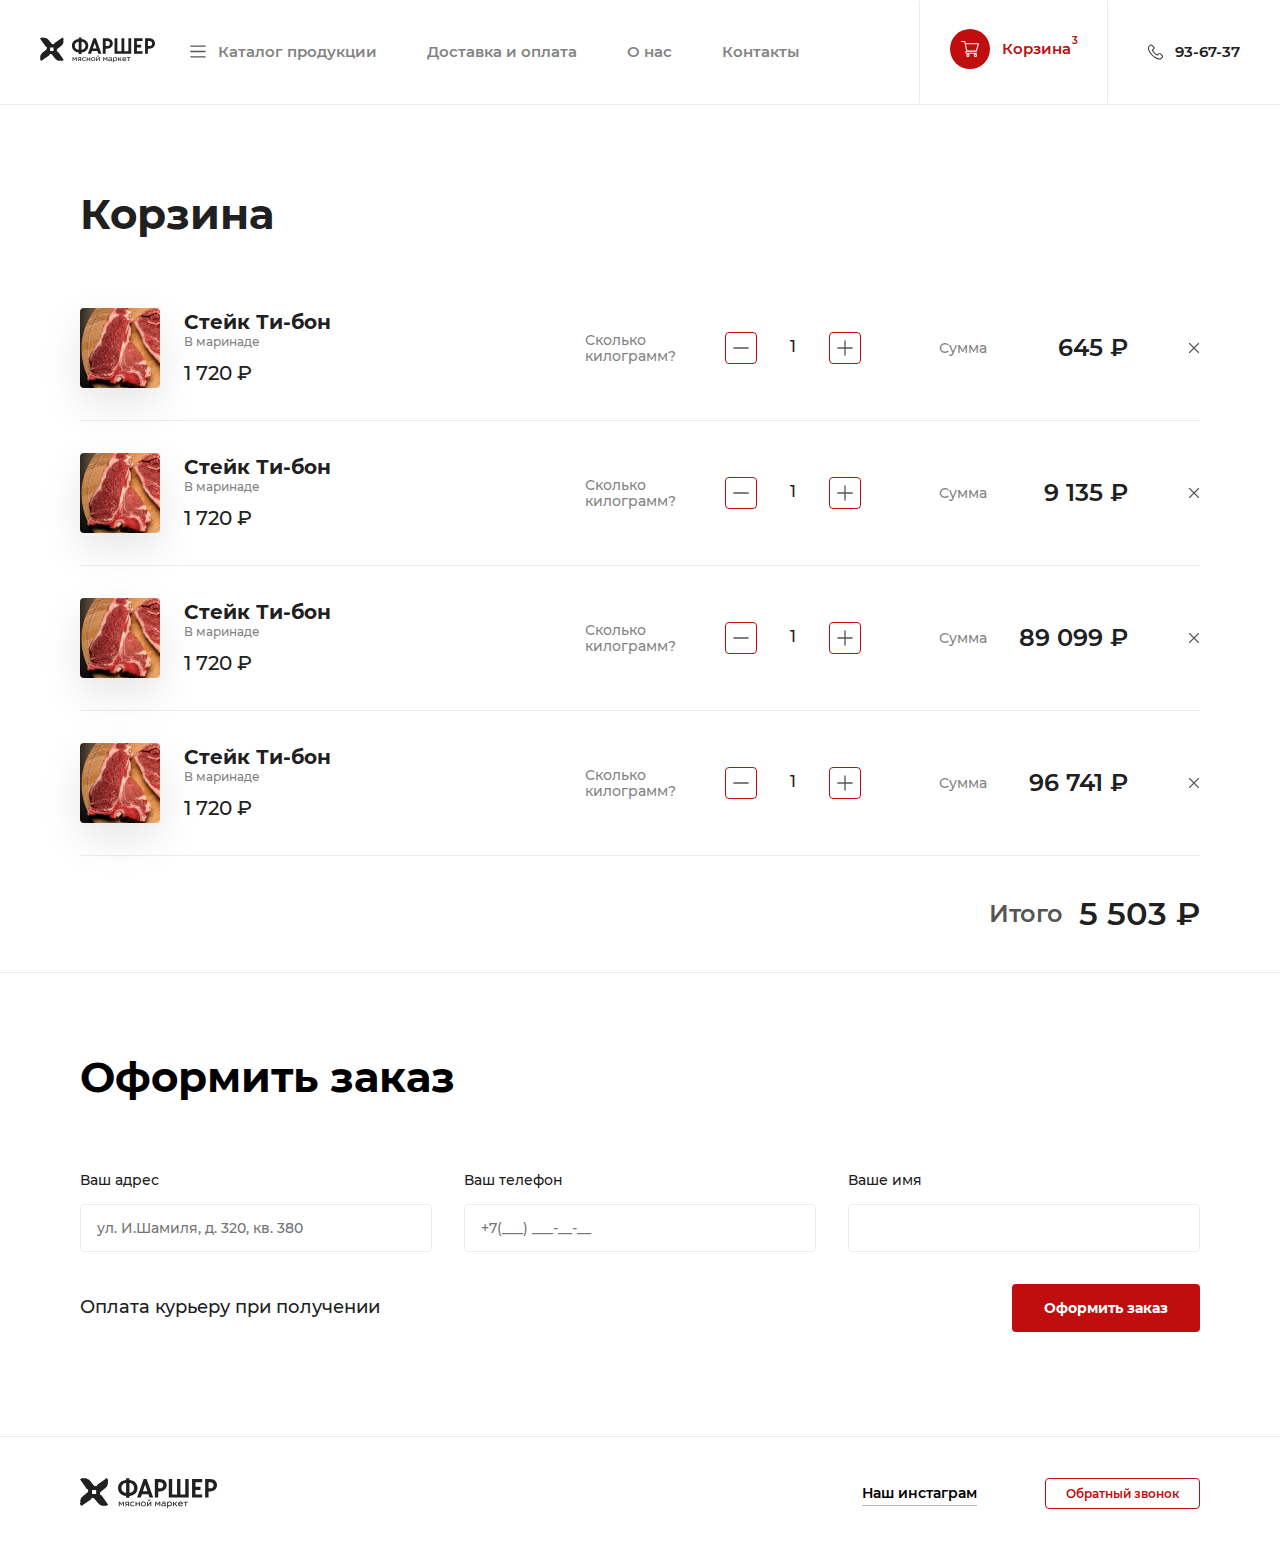
==== commit 183ed0a5: "Создал popap" ====
--- a/cart.html
+++ b/cart.html
@@ -9,8 +9,8 @@
 	<link rel="stylesheet" href="libs/slick/slick-theme.css">
 	<link rel="stylesheet" href="libs/slick/slick.css">
 	<link rel="stylesheet" href="libs/normalize.css">
-	<link rel="stylesheet" href="css/style.min.css">
-	<link rel="stylesheet" href="css/media.min.css">
+	<link rel="stylesheet" href="css/style.css">
+	<link rel="stylesheet" href="css/media.css">
 </head>
 
 <body>
@@ -516,12 +516,33 @@
 			</div>
 			<div class="social">
 				<a href="#" class="social_link">Наш инстаграм</a>
-				<a href="#" class="social_callback">Обратный звонок</a>
+				<button class="social_callback">Обратный звонок</button>
 			</div>
 		</div>
 	</footer>
 
-	<script src="https://code.jquery.com/jquery-3.3.1.min.js"></script>
+	<div class="modal">
+		<div class="modal_wrap">
+			<div class="modal_header">
+				<h2 class="modal_title">Обратный звонок</h2>
+				<svg class="modal_close" width="18" height="18" viewBox="0 0 16 16" xmlns="http://www.w3.org/2000/svg">
+					<path d="M2 2L14 14" stroke="currentColor" stroke-width="1.5" stroke-linecap="round" />
+					<path d="M2 14L14 2.00001" stroke="currentColor" stroke-width="1.5" stroke-linecap="round" />
+				</svg>
+			</div>
+			<div class="modal_body">
+				<label class="modal_label">Ваш телефон
+					<input class="form_input modal_form modal_number" type="tel" placeholder="+7(___) ___-__-__">
+				</label>
+				<label class="modal_label">Ваше имя
+					<input class="form_input modal_form" type="text">
+				</label>
+				<button class="form_btn modal_btn" type="submit">Отправить заявку</button>
+			</div>
+		</div>
+	</div>
+
+	<script src="libs/jquery-3.3.1.min.js"></script>
 	<script src="libs/slick/slick.min.js"></script>
 	<script src="libs/jquery.maskedinput.min.js"></script>
 	<script src="js/main.js"></script>
--- a/css/style.css
+++ b/css/style.css
@@ -0,0 +1,2247 @@
+/* Загрузка Шрифтов */
+@font-face {
+    font-family: 'Montserrat';
+    src: url('../fonts/Montserrat-Bold.eot');
+    src: url('../fonts/Montserrat-Bold.eot?#iefix') format('embedded-opentype'),
+        url('../fonts/Montserrat-Bold.woff2') format('woff2'),
+        url('../fonts/Montserrat-Bold.woff') format('woff'),
+        url('../fonts/Montserrat-Bold.ttf') format('truetype');
+    font-weight: 700;
+    font-style: normal;
+}
+
+@font-face {
+    font-family: 'Montserrat';
+    src: url('../fonts/Montserrat-SemiBold.eot');
+    src: url('../fonts/Montserrat-SemiBold.eot?#iefix') format('embedded-opentype'),
+        url('../fonts/Montserrat-SemiBold.woff2') format('woff2'),
+        url('../fonts/Montserrat-SemiBold.woff') format('woff'),
+        url('../fonts/Montserrat-SemiBold.ttf') format('truetype');
+    font-weight: 600;
+    font-style: normal;
+}
+
+@font-face {
+    font-family: 'Montserrat';
+    src: url('../fonts/Montserrat-Medium.eot');
+    src: url('../fonts/Montserrat-Medium.eot?#iefix') format('embedded-opentype'),
+        url('../fonts/Montserrat-Medium.woff2') format('woff2'),
+        url('../fonts/Montserrat-Medium.woff') format('woff'),
+        url('../fonts/Montserrat-Medium.ttf') format('truetype');
+    font-weight: 500;
+    font-style: normal;
+}
+
+@font-face {
+    font-family: 'Montserrat';
+    src: url('../fonts/Montserrat-Regular.eot');
+    src: url('../fonts/Montserrat-Regular.eot?#iefix') format('embedded-opentype'),
+        url('../fonts/Montserrat-Regular.woff2') format('woff2'),
+        url('../fonts/Montserrat-Regular.woff') format('woff'),
+        url('../fonts/Montserrat-Regular.ttf') format('truetype');
+    font-weight: 400;
+    font-style: normal;
+}
+/* ============================ */
+
+html {
+	font-size: 16px;
+	--white: #fff;
+	--black: #202020;
+	--grey: #838383;
+	--red: #c00d0d;
+	--kgrey: #555;
+	--bdgrey: #ececec;
+	--red_hover: #D60E0E;
+	--red_active: #B00B0B;;
+	--effect: cubic-bezier(0.215, 0.61, 0.355, 1);
+}
+
+body {
+	font-weight: 400;
+	font-family: 'Montserrat', sans-serif;
+	color: var(--grey);
+}
+
+* {
+	-webkit-box-sizing: border-box;
+	box-sizing: border-box;
+}
+
+/* Общие настройки */
+a {
+    text-decoration: none;
+    color: inherit;
+}
+
+img{
+    width: 100%;
+}
+
+button {
+	cursor: pointer;
+}
+
+button:focus {
+    outline: none;
+}
+
+ul {
+	padding-left: 0;
+	margin: 0;
+	list-style-type: none;
+}
+
+address {
+	font-style: normal;
+}
+
+.section-header {
+	font-size: 1.7rem;
+	font-weight: 700;
+	color: #131313;
+}
+
+.container {
+	max-width: 1150px;
+	width: 100%;
+	margin: 0 auto;
+	padding: 0 15px;
+}
+
+h1,
+h2,
+h3,
+h4,
+h5,
+h6 {
+	margin: 0;
+	color: var(--black);
+}
+
+p {
+	margin: 0;
+}
+
+.banner_title {
+	font-weight: 700;
+	font-size: 100px;
+}
+
+.title_level_2 {
+	font-weight: 700;
+	font-size: 48px;
+	line-height: 59px;
+}
+
+.title_level_3 {
+	font-weight: 600;
+	font-size: 36px;
+	line-height: 1.47;
+}
+
+/* Шапка сайта */
+.header {
+	position: relative;
+	font-weight: 600;
+	border-bottom: 1px solid var(--bdgrey);
+}
+
+.header_wrap {
+	display: -moz-flex;
+	display: -ms-flex;
+	display: -o-flex;
+	display: -webkit-box;
+	display: -ms-flexbox;
+	display: flex;
+	-ms-align-items: center;
+	-webkit-box-align: center;
+	-ms-flex-align: center;
+	align-items: center;
+	-webkit-box-pack: justify;
+	-ms-flex-pack: justify;
+	justify-content: space-between;
+	padding: 0 80px;
+	line-height: 1.18;
+}
+
+.header_logo {
+	-ms-flex-preferred-size: 10%;
+	flex-basis: 10%;
+	margin-right: 50px;
+	color: var(--black);
+}
+
+.header_logo_link {
+	display: inline-block;
+	width: 137px;
+	height: 30px;
+}
+
+.header_logo_link svg{
+	width: 100%;
+	max-height: 100%;
+}
+
+.header_items {
+	display: -moz-flex;
+	display: -ms-flex;
+	display: -o-flex;
+	display: -webkit-box;
+	display: -ms-flexbox;
+	display: flex;
+	-webkit-box-pack: justify;
+	-ms-flex-pack: justify;
+	justify-content: space-between;
+	-ms-align-items: center;
+	-webkit-box-align: center;
+	-ms-flex-align: center;
+	align-items: center;
+	white-space: nowrap;
+}
+
+.header_menu svg {
+	width: 16px;
+	height: 13px;
+	margin-right: 12px;
+	color: var(--kgrey);
+}
+
+.nav_li {
+	margin: 38px 32px;
+	display: -moz-flex;
+	display: -ms-flex;
+	display: -o-flex;
+	display: -webkit-box;
+	display: -ms-flexbox;
+	display: flex;
+	-moz-flex-direction: column;
+	-ms-flex-direction: column;
+	-o-flex-direction: column;
+	-webkit-box-orient: vertical;
+	-webkit-box-direction: normal;
+	flex-direction: column;
+	-ms-align-items: center;
+	-webkit-box-align: center;
+	-ms-flex-align: center;
+	align-items: center;
+	-webkit-box-pack: center;
+	-ms-flex-pack: center;
+	justify-content: center;
+	z-index: 5;
+}
+
+.nav_li:hover {
+	padding-bottom: 38px;
+  margin: 38px 32px 0;
+}
+
+.call_us_phone,
+.cart_mobile {
+	display: none;
+}
+
+.submenu:hover {
+	display: block;
+}
+
+.nav_li:first-child {
+	margin-left: 0;
+}
+
+.header_nav_link {
+	display: -webkit-box;
+	display: -ms-flexbox;
+	display: flex;
+	-webkit-box-align: center;
+	-ms-flex-align: center;
+	align-items: center;
+	padding: 8px 0;
+	-webkit-transition: color .2s var(--effect);
+	-o-transition: color .2s var(--effect);
+	transition: color .2s var(--effect);
+}
+
+.header_nav_link:hover {
+	color: var(--black);
+}
+
+.header_nav {
+	display: -moz-flex;
+	display: -ms-flex;
+	display: -o-flex;
+	display: -webkit-box;
+	display: -ms-flexbox;
+	display: flex;
+	margin-right: 15px;
+}
+
+.header_cart {
+	position: relative;
+	padding: 33px 55px 39px;
+	border-left: 1px solid var(--bdgrey);
+	border-right: 1px solid var(--bdgrey);
+	margin-right: -55px;
+}
+
+.header_cart_link {
+	position: relative;
+	display: -moz-flex;
+	display: -ms-flex;
+	display: -o-flex;
+	display: -webkit-box;
+	display: -ms-flexbox;
+	display: flex;
+	-webkit-box-pack: justify;
+	-ms-flex-pack: justify;
+	justify-content: space-between;
+	-ms-align-items: center;
+	-webkit-box-align: center;
+	-ms-flex-align: center;
+	align-items: center;
+	color: var(--red);
+}
+
+.header_cart_wrap {
+	position: relative;
+	width: 40px;
+	height: 40px;
+	margin-right: 12px;
+	display: -moz-flex;
+	display: -ms-flex;
+	display: -o-flex;
+	display: -webkit-box;
+	display: -ms-flexbox;
+	display: flex;
+	color: var(--white);
+}
+
+.header_cart_wrap:before {
+	content: '';
+	position: absolute;
+	top: 50%;
+	left: 50%;
+	-webkit-transform: translate(-50%, -50%) scale(1);
+	-ms-transform: translate(-50%, -50%) scale(1);
+	transform: translate(-50%, -50%) scale(1);
+	display: inline-block;
+	width: 100%;
+	height: 100%;
+	z-index: 0;
+	border-radius: 50%;
+	background-color: var(--red);
+	-webkit-transition: -webkit-transform .3s var(--effect);
+	-o-transition: transform .3s var(--effect);
+	transition: transform .3s var(--effect), -webkit-transform .3s var(--effect);
+}
+
+.header_cart:hover .header_cart_wrap:before {
+	-webkit-transform: translate(-50%, -50%) scale(1.1);
+	-ms-transform: translate(-50%, -50%) scale(1.1);
+	transform: translate(-50%, -50%) scale(1.1);
+}
+
+.header_cart_wrap svg {
+	position: relative;
+	z-index: 1;
+	margin: auto;
+}
+
+.header_cart_sup {
+	font-size: 10px;
+	top: -0.8em;
+	left: 0.1em;
+}
+
+.header_phone {
+	-ms-flex-preferred-size: 10%;
+	flex-basis: 10%;
+	margin-left: 50px;
+	text-align: right;
+	white-space: nowrap;
+}
+
+.header_phone_number {
+	color: var(--black);
+	display: -webkit-box;
+	display: -ms-flexbox;
+	display: flex;
+	-webkit-box-align: center;
+	-ms-flex-align: center;
+	align-items: center;
+	-webkit-box-pack: end;
+	-ms-flex-pack: end;
+	justify-content: flex-end;
+}
+
+.header_phone_number svg { 
+	margin-right: 12px;
+}
+
+/* Выпадающий список */
+.submenu {
+	position: absolute;
+	top: 100%;
+	left: 0;
+	-webkit-transform-origin: left;
+	-ms-transform-origin: left;
+	transform-origin: left;
+	z-index: 5;
+	width: 100%;
+	padding: 32px 0;
+	background-color: var(--white);
+	visibility: hidden;
+	opacity: 0;
+	border-top: 1px solid var(--bdgrey);
+	border-bottom: 1px solid var(--bdgrey);
+	-webkit-box-shadow: 0 8px 16px rgba(0, 0, 0, 0.1);
+	box-shadow: 0 8px 16px rgba(0, 0, 0, 0.1);
+	-webkit-transition: opacity .5s, visibility .2s;
+	-o-transition: opacity .5s, visibility .2s;
+	transition: opacity .5s, visibility .2s;
+}
+
+.nav_li:hover > .submenu {
+	visibility: visible;
+	opacity: 1;
+}
+
+.submenu a {
+	display: inline-block;
+}
+
+.submenu_blocks {
+	display: -moz-flex;
+	display: -ms-flex;
+	display: -o-flex;
+	display: -webkit-box;
+	display: -ms-flexbox;
+	display: flex;	
+}
+
+.submenu_block{
+	-ms-flex-preferred-size: 33.33%;
+	flex-basis: 33.33%;
+}
+
+.submenu_item {
+	padding-left: 45px;
+}
+
+.submenu li {
+	display: block;
+}
+
+.submenu_block_icon {
+	display: inline-block;
+	width: 30px;
+	height: 20px;
+	margin-right: 10px;
+	color: var(--red);
+}
+
+.submenu_block_icon svg {
+	height: 100%;
+	max-width: 100%;
+}
+
+.submenu_nav_title {
+	margin-bottom: 12px;
+	color: var(--black);
+}
+
+.submenu_nav_link {
+	display: inline-block;
+	font-size: .87rem;
+	margin-bottom: 10px;
+	line-height: 1;
+}
+
+.submenu_nav_link:hover {
+	color: var(--black);
+}
+
+/* Попап */
+#cart_popup_hidden {
+	position: absolute;
+	left: 50%;
+	top: 100%;
+	-webkit-transform: translate(-50%, -8px);
+	-ms-transform: translate(-50%, -8px);
+	transform: translate(-50%, -8px);
+	z-index: 2;
+	width: 320px;
+	visibility: hidden;
+	opacity: 0;
+	-webkit-transition: opacity .5s, visibility .2s, -webkit-transform .6s;
+	transition: opacity .5s, visibility .2s, -webkit-transform .6s;
+	-o-transition: opacity .5s, visibility .2s, transform .6s;
+	transition: opacity .5s, visibility .2s, transform .6s;
+	transition: opacity .5s, visibility .2s, transform .6s, -webkit-transform .6s;
+	border-top: 12px solid transparent;
+}
+
+.cart_popup {
+	-webkit-box-shadow: 0 8px 16px rgba(0, 0, 0, 0.1);
+	box-shadow: 0 8px 16px rgba(0, 0, 0, 0.1);
+	border-radius: 4px;
+	background-color: var(--white);
+	border: 1px solid var(--bdgrey);
+}
+
+#cart_popup:hover #cart_popup_hidden {
+	display: block;
+}
+
+.header_cart:hover #cart_popup_hidden {
+	visibility: visible;
+	opacity: 1;	
+	-webkit-transform: translate(-50%, 0);
+	-ms-transform: translate(-50%, 0);
+	transform: translate(-50%, 0);
+}
+
+.cart_popup_block {
+	display: -moz-flex;
+	display: -ms-flex;
+	display: -o-flex;
+	display: -webkit-box;
+	display: -ms-flexbox;
+	display: flex;
+	-webkit-box-pack: justify;
+	-ms-flex-pack: justify;
+	justify-content: space-between;	
+	-ms-align-items: center;
+	-webkit-box-align: center;
+	-ms-flex-align: center;
+	align-items: center;
+	padding: 15px;
+	border-bottom: 1px solid var(--bdgrey);
+}
+
+.cart_popup_img {
+	-ms-flex-preferred-size: 40px;
+	flex-basis: 40px;
+	margin-right: 10px;
+}
+
+.cart_popup_img img {
+	border-radius: 4px;
+	-webkit-box-shadow: 0px 16px 40px rgba(0, 0, 0, 0.1);
+	box-shadow: 0px 16px 40px rgba(0, 0, 0, 0.1);
+}
+
+.cart_popup_name {
+	margin-right: 35px;
+}
+
+.cart_popup_title,
+.cart_popup_price  {
+	font-weight: 600;
+	color: var(--black);
+	font-size: .87rem;
+	margin-bottom: 2px;
+}
+
+.cart_popup_title {
+	font-weight: 700;
+}
+
+.cart_popup_text,
+.cart_popup_number {
+	font-weight: 500;
+	font-size: .75rem;
+}
+
+.popup_block_close {
+	cursor: pointer;
+	width: 12px;
+	height: 12px;
+	margin-left: 20px;
+	color: var(--kgrey);
+}
+
+.cart_popup_footer {
+	display: -moz-flex;
+	display: -ms-flex;
+	display: -o-flex;
+	display: -webkit-box;
+	display: -ms-flexbox;
+	display: flex;
+	-webkit-box-pack: justify;
+	-ms-flex-pack: justify;
+	justify-content: space-between;
+	-ms-align-items: center;
+	-webkit-box-align: center;
+	-ms-flex-align: center;
+	align-items: center;
+	padding: 15px;
+	font-weight: 600;
+}
+
+.cart_popup_summ {
+	font-size: .87rem;
+}
+
+.cart_all_summ {
+	margin-left: 4px;
+	display: inline-block;
+	color: var(--black);
+	font-size: 1.25rem;
+}
+
+.popup_get {
+	display: inline-block;
+	width: 50%;
+	font-size: .75rem;
+	text-align: center;
+	padding: 9px;
+	margin-left: 15px;
+	color: var(--white);
+	background-color: var(--red);
+	border-radius: 4px;
+}
+
+/* Баннеры */
+#banners {
+	position: relative;
+	background-color: #000;
+}
+
+/* Слайдер */
+#banners .slick-slider {
+	max-width: 5000px;
+}
+
+.slick-slide {
+	outline: none;
+}
+
+.slick-dotted.slick-slider {
+	margin-bottom: 0;
+}
+
+.nav_banner {
+  position: absolute;
+  left: 50%;
+  bottom: 144px;
+  -webkit-transform: translateX(-50%);
+  -ms-transform: translateX(-50%);
+  transform: translateX(-50%);
+	display: -webkit-box;
+	display: -ms-flexbox;
+	display: flex;
+  -webkit-box-orient: horizontal;
+  -webkit-box-direction: normal;
+  -ms-flex-direction: row;
+  flex-direction: row;
+  max-width: 1120px;
+  width: 100%;
+	margin: auto;
+	z-index: 2;
+}
+
+#banners .slick-dots {
+	position: static;
+	display: -moz-flex;
+	display: -ms-flex;
+	display: -o-flex;
+	display: -webkit-box;
+	display: -ms-flexbox;
+	display: flex;
+	-ms-align-items: center;
+	-webkit-box-align: center;
+	-ms-flex-align: center;
+	align-items: center;
+	width: auto;
+}
+
+#banners .slick-next:before {
+	display: none;
+}
+
+#banners .slick-next:after,
+#banners .slick-prev:before {
+	content: '';
+	background: url(../img/icon/arrow.svg) no-repeat;
+	background-size: 100% 100%;
+	display: inline-block;
+	height: 10px;
+  width: 16px;
+  opacity: 1;
+}
+
+#banners .slick-prev:before {
+  -webkit-transform: rotate(90deg);
+  -ms-transform: rotate(90deg);
+  transform: rotate(90deg);
+}
+
+#banners .slick-next:after {
+  -webkit-transform: rotate(270deg);
+  -ms-transform: rotate(270deg);
+  transform: rotate(270deg);
+}
+
+#banners .slick-prev,
+#banners .slick-next {
+  position: static;
+  width: 16px;
+  height: 16px;
+  -webkit-transform: translate(0, 0);
+  -ms-transform: translate(0, 0);
+  transform: translate(0, 0);
+}
+
+#banners .slick-prev {
+	margin-right: 10px;
+}
+
+#banners .slick-next {
+	margin-left: 10px;
+	-webkit-box-ordinal-group: 11;
+	-ms-flex-order: 10;
+	order: 10;
+}
+
+#banners .slick-dots li {
+	display: -webkit-box;
+	display: -ms-flexbox;
+	display: flex;
+	-webkit-box-pack: center;
+	-ms-flex-pack: center;
+	justify-content: center;
+	-webkit-box-align: center;
+	-ms-flex-align: center;
+	align-items: center;
+	width: 16px;
+	height: 16px;
+	margin: 0 4px;
+	border: 1px solid transparent;
+	border-radius: 50%;
+}
+
+#banners .slick-dots li.slick-active {
+	border: 1px solid var(--red);
+	-webkit-transition: .4s var(--effect);
+	-o-transition: .4s var(--effect);
+	transition: .4s var(--effect);
+}
+
+#banners .slick-dots li button {
+	padding: 0;
+	width: 4px;
+	height: 4px;
+	background-color: #e7e7e7;
+	border-radius: 50%;
+}
+
+#banners .slick-dots li.slick-active button {
+	background-color: var(--white);
+}
+
+#banners .slick-dots li button:before {
+	display: none;
+}
+/* =========== */
+
+.banner_carousel_item { 
+	background-repeat: no-repeat;
+	background-position: 100% 0%;
+	background-size: 100% 100%;
+	display: -webkit-box;
+	display: -ms-flexbox;
+	display: flex;
+	-webkit-box-align: center;
+	-ms-flex-align: center;
+	align-items: center;
+	height: 866px;
+	color: var(--white);
+	padding: 215px 0 100px;
+}
+
+.banner_content {
+	display: flex;
+	flex-direction: column;
+	max-width: 390px;
+	width: 100%;
+}
+
+.banner_icon {
+	width: 50px;
+	margin-bottom: 4px;
+	color: var(--red);
+}
+
+.banner_icon svg {
+	max-width: 100%;
+	max-height: 100%;
+}
+
+.banner_title {
+	margin-bottom: 16px;
+}
+
+.banner_descr {
+	font-size: 20px;
+	line-height: 25px;
+  overflow: hidden;
+  text-overflow: ellipsis;
+  display: -webkit-box;
+  -webkit-line-clamp: 3;
+  -webkit-box-orient: vertical;
+}
+
+.banner_info {
+	display: -moz-flex;
+	display: -ms-flex;
+	display: -o-flex;
+	display: -webkit-box;
+	display: -ms-flexbox;
+	display: flex;
+	-webkit-box-pack: justify;
+	-ms-flex-pack: justify;
+	justify-content: space-between;
+	-ms-align-items: center;
+	-webkit-box-align: center;
+	-ms-flex-align: center;
+	align-items: center;
+	-ms-flex-wrap: wrap;
+	flex-wrap: wrap;
+	margin-top: 56px;
+}
+
+.banner_price {
+	font-weight: 600;
+	font-size: 30px;
+	margin-right: 27px;
+}
+
+.banner_cart {
+	display: inline-block;
+	background-color: var(--red);
+	padding: 15px 52px;
+	font-weight: 700;
+	font-size: 14px;
+	border-radius: 4px;
+	transition: background-color .4s var(--effect);
+	outline: none;
+}
+
+/* Карточки */
+#products {
+	position: relative;
+	padding: 176px 0 104px;
+	border-bottom: 1px solid var(--bdgrey);
+}
+
+.product_kind_blocks {
+	position: absolute;
+	top: 0;
+	left: 50%;
+	z-index: 3;
+	-webkit-transform: translate(-50%,-50%);
+	-ms-transform: translate(-50%,-50%);
+	transform: translate(-50%,-50%);
+	display: -moz-flex;
+	display: -ms-flex;
+	display: -o-flex;
+	display: -webkit-box;
+	display: -ms-flexbox;
+	display: flex;
+	border-radius: 4px;
+	-webkit-box-shadow: 0px 24px 40px rgba(0, 0, 0, 0.1);
+	box-shadow: 0px 24px 40px rgba(0, 0, 0, 0.1);
+}
+
+.kind_block {
+	z-index: 3;
+	-ms-flex-preferred-size: 33.33%;
+	flex-basis: 33.33%;
+	display: -moz-flex;
+	display: -ms-flex;
+	display: -o-flex;
+	display: -webkit-box;
+	display: -ms-flexbox;
+	display: flex;
+	-moz-flex-direction: column;
+	-ms-flex-direction: column;
+	-o-flex-direction: column;
+	-webkit-box-orient: vertical;
+	-webkit-box-direction: normal;
+	flex-direction: column;-webkit-box-align: center;-ms-flex-align: center;align-items: center;
+	-webkit-box-pack: center;
+	-ms-flex-pack: center;
+	justify-content: center;
+	width: 245px;
+	height: 130px;
+	background-color: var(--white);
+	color: var(--kgrey);
+	border-left: 1px solid var(--bdgrey);
+	cursor: pointer;
+	-webkit-transition: color .4s var(--effect);
+	-o-transition: color .4s var(--effect);
+	transition: color .4s var(--effect);
+}
+
+.kind_block:hover {
+	color: var(--red);
+}
+
+#products .kind_block_active {
+	background: var(--red);
+	color: var(--white);
+	border: none;
+	cursor: default;
+	-webkit-transition: .4s var(--effect);
+	-o-transition: .4s var(--effect);
+	transition: .4s var(--effect);
+}
+
+.kind_block:nth-child(2) {
+	border-radius: 4px 0 0 4px;
+	border: 1px solid white;
+}
+
+.kind_block:last-child {
+	border-radius: 0 4px 4px 0;
+}
+
+.kind_overlay {
+	position: absolute;
+	bottom: 0;
+	left: 2%;
+	width: 96%;
+	height: 99%;
+	background: var(--white);
+	border-radius: 4px;
+}
+
+.kind_block_icon {
+	width: 50px;
+}
+
+.kind_block_icon svg {
+	max-width: 100%;
+	max-height: 100%;
+}
+
+.kind_block_title {
+	font-weight: 500;
+	margin-top: 13px;
+}
+
+.product_items {
+	display: -moz-flex;
+	display: -ms-flex;
+	display: -o-flex;
+	display: -webkit-box;
+	display: -ms-flexbox;
+	display: flex;
+	-ms-flex-wrap: wrap;
+	-o-flex-wrap: wrap;
+	flex-wrap: wrap;
+	margin: 0 -16px -95px;
+}
+
+#products .products_mutton {
+	display: none;
+}
+
+#products .products_chicken{
+	display: none;
+}
+
+.product_item {
+	-ms-flex-preferred-size: calc(33.33% - 32px);
+	flex-basis: calc(33.33% - 32px);
+	margin: 0 16px 95px;
+	border: 1px solid var(--bdgrey);
+	display: -moz-flex;
+	display: -ms-flex;
+	display: -o-flex;
+	display: -webkit-box;
+	display: -ms-flexbox;
+	display: flex;
+	-moz-flex-direction: column;
+	-ms-flex-direction: column;
+	-o-flex-direction: column;
+	-webkit-box-orient: vertical;
+	-webkit-box-direction: normal;
+	flex-direction: column;
+	border-radius: 4px;
+}
+
+.product_wrap {
+	padding: 0 32px;
+}
+
+.product_img {
+	position: relative;
+	top: -30px;
+	border-radius: 4px;
+	-webkit-transition: 0.4s var(--effect);
+	-o-transition: 0.4s var(--effect);
+	transition: 0.4s var(--effect);
+}
+
+.product_img img {
+	border-radius: 4px;
+	-webkit-transition: .8s var(--effect);
+	-o-transition: .8s var(--effect);
+	transition: .8s var(--effect);
+}
+
+.product_item:hover .product_img {
+	top: -32px;
+}
+
+.product_item:hover .product_img img {
+	-webkit-box-shadow: 0px 16px 40px rgba(0, 0, 0, .16);
+	box-shadow: 0px 16px 40px rgba(0, 0, 0, .16); 
+}
+
+.product_title {
+	font-weight: 700;
+	font-size: 24px;
+	color: var(--black);
+	margin-bottom: 12px;
+}
+
+.product_descr {
+	font-size: 14px;
+	margin-bottom: 40px;
+	line-height: 1.42;
+}
+
+.product_info {
+	display: -moz-flex;
+	display: -ms-flex;
+	display: -o-flex;
+	display: -webkit-box;
+	display: -ms-flexbox;
+	display: flex;
+	-webkit-box-pack: justify;
+	-ms-flex-pack: justify;
+	justify-content: space-between;
+	-ms-align-items: center;
+	-webkit-box-align: center;
+	-ms-flex-align: center;
+	align-items: center;
+	border-top: 1px solid var(--bdgrey);
+	padding: 24px 32px;
+	margin-top: auto;
+}
+
+.product_price {
+	-ms-flex-preferred-size: 50%;
+	flex-basis: 50%;
+	font-weight: 500;
+	font-size: 20px;
+	line-height: 1.43;
+	color: var(--black);
+}
+
+.product_btn,
+.popup_footer_btn {
+	-ms-flex-preferred-size: 50%;
+	flex-basis: 50%;
+	display: inline-block;
+	font-weight: 700;
+	font-size: 14px;
+	text-align: center;
+	padding: 15px;
+	color: var(--white);
+	background-color: var(--red);
+	border-radius: 4px;
+	cursor: pointer;
+	-webkit-transition: .4s var(--effect);
+	-o-transition: .4s var(--effect);
+	transition: .4s var(--effect);
+}
+
+.banner_cart:hover,
+.product_btn:hover,
+.proceed_btn_link:hover,
+.social_callback:hover,
+.form_btn:hover {
+	color: var(--white);
+	background-color: var(--red_hover);
+}
+
+.banner_cart:active,
+.product_btn:active,
+.proceed_btn_link:active,
+.social_callback:active,
+.form_btn:active {
+	background-color: var(--red_active);
+}
+
+.proceed_btn {
+	display: -moz-flex;
+	display: -ms-flex;
+	display: -o-flex;
+	display: -webkit-box;
+	display: -ms-flexbox;
+	display: flex;
+	-webkit-box-pack: center;
+	-ms-flex-pack: center;
+	justify-content: center;
+	margin-top: 104px;
+}
+
+.proceed_btn_link {
+	display: inline-block;
+	border: 1px solid var(--red);
+	color: var(--red);
+	border-radius: 4px;
+	text-align: center;
+	padding: 15px 40px;
+	background-color: var(--white);
+	font-weight: 700;
+	font-size: 14px;
+	cursor: pointer;
+	-webkit-transition: .4s var(--effect);
+	-o-transition: .4s var(--effect);
+	transition: .4s var(--effect);
+}
+
+/* О нас */
+#about {
+	padding: 104px 0;
+}
+
+.about_title {
+	color: var(--black);
+}
+
+.about_items {
+	display: -moz-flex;
+	display: -ms-flex;
+	display: -o-flex;
+	display: -webkit-box;
+	display: -ms-flexbox;
+	display: flex;
+	margin: 59px -16px 0;
+}
+
+.about_item { 
+	-ms-flex-preferred-size: calc(25% - 32px); 
+	flex-basis: calc(25% - 32px);
+	margin: 0 16px;
+}
+
+.about_item_img {
+	position: relative;
+	width: 64px;
+	height: 64px;
+	margin-bottom: 33px;
+}
+
+.about_item_img img {
+	position: absolute;
+	bottom: 0;
+	width: auto;
+	max-width: 100%;
+}
+
+.about_item_title {
+	min-height: 37px;
+	font-weight: 600;
+	font-size: 14px;
+	line-height: 1.35;
+	color: var(--black);
+	margin-bottom: 16px;
+}
+
+.about_item_text {
+	font-size: 12px;    
+	line-height: 1.5;
+}
+
+.about_img {
+	width: 40px;
+}
+
+/* Подвал сайта */
+.footer {
+	padding: 41px 0;
+	border-top: 1px solid var(--bdgrey)}
+
+.footer_row {
+	display: -moz-flex;
+	display: -ms-flex;
+	display: -o-flex;
+	display: -webkit-box;
+	display: -ms-flexbox;
+	display: flex;
+	-webkit-box-pack: justify;
+	-ms-flex-pack: justify;
+	justify-content: space-between;
+}
+
+.social_link {
+	display: inline-block;
+	border-bottom: 1px solid rgba(85, 85, 85, .4);
+	padding-bottom: 4px;
+	font-weight: 600;
+	font-size: 14px;
+	color: #000;
+	margin-right: 64px;;
+	-webkit-transition: .3s var(--effect);;
+	-o-transition: .3s var(--effect);;
+	transition: .3s var(--effect);
+}
+
+.social_link:hover {
+	border-bottom: 1px solid rgba(85, 85, 85, 1);
+}
+
+.social_callback {
+	display: inline-block;
+	border: none;
+	background-color: transparent;
+	font-weight: 600;	
+	font-size: 12px;
+	padding: 8px 20px;
+	color: var(--red);
+	text-align: center;
+	border: 1px solid var(--red);
+	border-radius: 4px;
+	-webkit-transition: .4s var(--effect);
+	-o-transition: .4s var(--effect);
+	transition: .4s var(--effect);
+}
+
+/* =========== */
+.popup_sliders {
+	flex-basis: 45%;
+	border-right: 1px solid var(--bdgrey);
+}
+
+.popup_slider_main.slick-slider {
+	width: calc(530px - 48px);
+}
+
+.popup_slider_main {
+	margin: 24px;
+	height: 400px;
+	overflow: hidden;
+}
+
+.popup_slider_main img{
+	height: 100%;
+	border-radius: 4px;
+}
+
+.popup_slider_items.slick-slider {
+}
+
+.popup_slider_items {
+	width: calc(540px - 24px);
+	margin: 0 0 24px 24px;
+}
+
+.popup_slider_items img {
+	width: 80px;
+	height: 80px;
+	margin: 0 8px;
+	border-radius: 4px;
+}
+
+.popup_slider_items img:first-child {
+	margin-left: 0;
+}
+
+.popup_slider_items img:last-child {
+	margin-right: 0;
+}
+
+.popup_wrap {
+}
+
+.product_popup .popup_wrap {
+	max-width: 1120px;
+}
+
+.popup_row {
+	display: flex;
+}
+
+.popup_info {
+	display: flex;
+	flex-direction: column;
+	flex-basis: 55%;
+}
+
+.popup_header {
+	display: flex;
+	justify-content: space-between;
+	padding: 24px;
+	border-bottom: 1px solid var(--bdgrey);
+}
+
+.popup_product_title {
+	font-weight: 600;
+	font-size: 28px;
+	line-height: 35px;
+}
+
+.popup_marinades {
+	display: flex;
+	padding: 24px;
+}
+
+.marinades_btn {
+	flex-basis: 50%;
+	font-weight: 600;
+	font-size: 20px;	
+	line-height: 25px;
+	border: none;
+	background-color: transparent;
+	padding: 16px;	
+	color: rgba(0, 0, 0, .23);
+	border: 1px solid var(--bdgrey);
+}	
+
+.marinades_btn:first-child {
+	border-right: 1px solid transparent;
+	border-radius: 4px 0 0 4px;
+}
+
+.marinades_btn:last-child {
+	border-left: 1px solid transparent;
+	border-radius: 0 4px 4px 0;
+}
+
+.popup_marinades  .marinade_checked {		
+	border: 1px solid var(--red);	
+	color: var(--red);	
+}
+
+.popup_label{
+	display: flex;
+  align-items: center;
+	flex-basis: 100%;
+	font-weight: 600;
+	font-size: 20px;
+	line-height: 25px;
+	color: var(--black);
+	text-align: left;
+	margin-bottom: 20px;
+	cursor: pointer;
+}
+
+.popup_label span {
+	position: relative;
+	display: inline-block;
+	width: 18px;
+	height: 18px;
+	border: 1px solid var(--red);
+	border-radius: 4px;
+	margin-right: 8px;
+	box-shadow: 0 5px 10px rgba(0, 0, 1, 0.1);
+}
+
+.popup_label span:before {
+	content: '';
+	position: absolute;
+	top: 50%;
+	left: 50%;
+	transform: translate(-50%, -50%);
+	border-radius: 2px;
+}
+
+.radio {
+	display: none;
+}
+
+.radio:checked + .popup_label span:before {
+	width: 10px;
+	height: 10px;
+	background:var(--red);
+}
+
+.popup_block {
+	padding: 24px;
+	margin: 0 24px;
+	border: 1px solid var(--bdgrey);
+	cursor: pointer;
+	transition: .1s var(--effect);
+}
+
+.popup_block:first-child {
+	border-bottom: 1px solid transparent;
+	border-radius: 4px 4px 0 0;
+}
+
+.popup_block:last-child {
+	border-top: 1px solid transparent;
+	border-radius: 0 0 4px 4px;
+}
+
+.popup_block_overlay {
+	display: flex;
+	justify-content: space-between;
+	padding: 4px 0;
+}
+
+.popup_col {
+	flex-basis: 50%;
+	display: flex;
+	align-items: flex-end;
+	opacity: 0.24;
+}
+
+.popup_kg {
+	text-align: left;
+}
+
+.product_popup_add,
+.product_popup_remove {
+	border: 1px solid #000;
+}
+
+.popup_product_count {
+	align-self: center;
+	width: 40px;
+}
+
+.product_popup .popup_block_active {
+	border: 1px solid var(--red);
+	transition: .4s var(--effect);
+}
+
+.popup_block_active .popup_col{
+	opacity: 1;
+}
+
+.popup_price_summ {
+	font-weight: 600;
+	font-size: 28px;
+}
+
+.popup_footer {
+	display: flex;
+	justify-content: flex-end;
+	margin: auto 24px 24px;
+}
+
+.popup_footer_btn {
+	flex-basis: 35%;
+}
+
+
+/* Модальное окно */
+.modal,
+.product_popup {
+	position: fixed;
+	top: 0; 
+	left: 0;		
+	width: 100%;
+	height: 100%;
+	background-color: rgba(0,0,0,0.3);
+	visibility: hidden;
+	opacity: 0;
+	transition: .4s var(--effect);
+}
+
+.product_popup {
+	opacity: 1;
+	visibility: visible;
+	z-index: 7;
+}
+
+.modal_active {
+	visibility: visible;
+	opacity: 1;
+	z-index: 7;
+}
+
+.modal_wrap,
+.popup_wrap {
+	position: relative;
+	top:50%;
+	transform: translateY(-50%);
+	max-width: 408px;
+	width: 100%;
+	margin: auto;
+	background: #fff;
+	text-align: center;
+	border-radius: 4px;
+	box-shadow: 0px 8px 16px rgba(0, 0, 0, 0.1);
+}
+
+.modal_header {
+	display: flex;
+	justify-content: space-between;
+	padding: 24px;
+	margin-bottom: 22px;
+	border-bottom: 1px solid var(--bdgrey);
+}
+
+.modal_title,
+.popup_title {
+	font-weight: 600;
+	font-size: 28px;
+	color: #000;
+	line-height: 1.25;
+}
+
+.modal_close {
+	align-self: center;
+	color: var(--black);
+	cursor: pointer;
+	margin-left: 10px;
+}
+
+.modal_close:hover {
+	color: var(--red);
+}
+
+.modal_body {
+	padding: 0 24px 32px;
+}
+
+.modal_label {
+	display: block;
+	font-weight: 500;
+	font-size: 14px;
+	color: var(--black);
+	margin-bottom: 16px;
+	text-align: left;
+}
+
+.modal_form {
+	margin-top: 15px;
+}
+
+.modal_btn {
+	display: block;
+	width: 100%;
+	padding: 15px;
+	margin-top: 32px;
+}
+
+/* Страница Каталог */
+#catalog {
+	padding: 57px 0 87px;
+}
+
+.catalog_nav {
+	position: sticky;
+	top: -1px;
+	z-index: 1;
+	padding: 23px 0 17px;
+	color: var(--black);
+	background-color: var(--white);
+}
+
+.catalog_kind_title {
+	display: inline-block;
+	font-weight: 700;
+	font-size: 48px;
+	line-height: 53px;
+	-webkit-transition: font-size .4s var(--effect);
+	-o-transition: font-size .4s var(--effect);
+	transition: font-size .4s var(--effect);
+}
+
+.sticky {
+	z-index: 4;
+	padding: 24px 0 17px;
+	-webkit-box-shadow: 0 8px 16px rgba(0, 0, 0, 0.1);
+	box-shadow: 0 8px 16px rgba(0, 0, 0, 0.1);
+	-webkit-transition: 0.4s var(--effect);
+	-o-transition: 0.4s var(--effect);
+	transition: 0.4s var(--effect);
+}
+
+.sticky .catalog_kind_title{
+	font-size: 36px;
+}
+
+.catalog_row {
+	display: -moz-flex;
+	display: -ms-flex;
+	display: -o-flex;
+	display: -webkit-box;
+	display: -ms-flexbox;
+	display: flex;
+	-webkit-box-pack: justify;
+	-ms-flex-pack: justify;
+	justify-content: space-between;
+	-ms-align-items: center;
+	-webkit-box-align: center;
+	-ms-flex-align: center;
+	align-items: center;
+}
+
+.catalog_main_nav {
+	position: relative;
+}
+
+.catalog_kind_flex {
+	display: -moz-flex;
+	display: -ms-flex;
+	display: -o-flex;
+	display: -webkit-box;
+	display: -ms-flexbox;
+	display: flex;
+	-ms-align-items: center;
+	-webkit-box-align: center;
+	-ms-flex-align: center;
+	align-items: center;
+	cursor: pointer;
+} 
+
+.catalog_kind_menu {
+	width: 16px;	
+	height: 16px;	
+	margin-left: 24px;    
+	-webkit-transition: -webkit-transform 0.2s var(--effect);
+	-o-transition: transform 0.2s var(--effect);    
+	transition: transform 0.2s var(--effect), -webkit-transform 0.2s var(--effect);
+}
+
+.catalog_kind_active {
+	-webkit-transform: rotate(-180deg);
+	-ms-transform: rotate(-180deg);
+	transform: rotate(-180deg);
+}
+
+.catalog_kind_links {
+	position: absolute;
+	top: 100%;
+	left: 0;
+	width: 100%;
+	background-color: var(--white);
+	z-index: 20;
+	margin-top: 24px;
+	-webkit-transform: translateY(-24px);
+	-ms-transform: translateY(-24px);
+	transform: translateY(-24px);
+	border: 1px solid var(--bdgrey);
+	border-radius: 4px;
+	-webkit-box-shadow: 0 24px 40px rgba(0, 0, 0, 0.1);
+	box-shadow: 0 24px 40px rgba(0, 0, 0, 0.1);
+	visibility: hidden;
+	opacity: 0;
+	-webkit-transition: .4s var(--effect);
+	-o-transition: .4s var(--effect);
+	transition: .4s var(--effect);
+}
+
+.catalog_links_active {
+	visibility: visible;
+	opacity: 1;
+	-webkit-transform: translateY(0);
+	-ms-transform: translateY(0);
+	transform: translateY(0);
+}
+
+.catalog_kind_links li {
+	display: block;
+}
+
+.catalog_kind_links li:nth-child(even) {
+	border-top: 1px solid var(--bdgrey);
+}
+
+.catalog_kind_link {
+	display: block;
+	padding: 24px;
+	color: var(--black);
+	font-weight: 600;
+	font-size: 24px;
+	-webkit-transition: color .2s var(--effect);
+	-o-transition: color .2s var(--effect);
+	transition: color .2s var(--effect);
+}
+
+.catalog_kind_link:hover {
+	color: var(--red);
+}
+
+.catalog_nav_links {
+	display: -moz-flex;
+	display: -ms-flex;
+	display: -o-flex;
+	display: -webkit-box;
+	display: -ms-flexbox;
+	display: flex;
+	white-space: nowrap;
+}
+
+.catalog_nav_li {
+	margin-left: 44px;
+}
+
+.catalog_nav_link {
+	display: inline-block;
+	font-weight: 600;
+	padding: 10px 20px;
+	border: 1px solid transparent;
+	border-radius: 24px;
+}
+
+.catalog_nav_active {
+	border: 1px solid var(--red);
+}
+
+.catalog_nav_link:hover,
+.catalog_nav_links a.mPS2id-highlight {
+	border: 1px solid var(--red);
+	-webkit-transition: 1s var(--effect);
+	-o-transition: 1s var(--effect);
+	transition: 1s var(--effect);
+}
+
+.section_title {
+	color: var(--black);
+	margin-bottom: 94px;
+}
+
+.products_section {
+	padding-top: 47px;
+	margin-bottom: 33px;
+}
+
+
+/* Страница корзины */
+#cart {
+	padding: 80px 0 0;
+	border-bottom: 1px solid var(--bdgrey);
+}
+
+#cart h2 {
+	margin-bottom: 32px;
+}
+
+.cart_block {
+	display: -moz-flex;
+	display: -ms-flex;
+	display: -o-flex;
+	display: -webkit-box;
+	display: -ms-flexbox;
+	display: flex;
+	-webkit-box-pack: justify;
+	-ms-flex-pack: justify;
+	justify-content: space-between;	
+	-ms-align-items: center;
+	-webkit-box-align: center;
+	-ms-flex-align: center;
+	align-items: center;
+	border-bottom: 1px solid var(--bdgrey);
+	padding: 32px 0;
+}
+
+.cart_img {
+	width: 80px;
+	height: 80px;
+	margin-right: 24px;
+}
+
+.cart_img img {
+	max-height: 100%;
+	border-radius: 4px;
+	-webkit-box-shadow: 0px 16px 40px rgba(0, 0, 0, 0.1);
+	box-shadow: 0px 16px 40px rgba(0, 0, 0, 0.1);
+}
+
+.col_info {
+	display: -moz-flex;
+	display: -ms-flex;
+	display: -o-flex;
+	display: -webkit-box;
+	display: -ms-flexbox;
+	display: flex;
+	-ms-align-items: center;
+	-webkit-box-align: center;
+	-ms-flex-align: center;
+	align-items: center;
+	-webkit-box-pack: justify;
+	-ms-flex-pack: justify;
+	justify-content: space-between;
+	-ms-flex-preferred-size: 100%;
+	flex-basis: 100%;
+}
+
+.col_wrap {
+	display: -moz-flex;
+	display: -ms-flex;
+	display: -o-flex;
+	display: -webkit-box;
+	display: -ms-flexbox;
+	display: flex;
+	-webkit-box-pack: justify;
+	-ms-flex-pack: justify;
+	justify-content: space-between;
+	-webkit-box-align: center;
+	-ms-flex-align: center;
+	align-items: center;
+	-ms-flex-preferred-size: 51%;
+	flex-basis: 51%;
+
+}
+
+.col_summ {
+	display: -moz-flex;
+	display: -ms-flex;
+	display: -o-flex;
+	display: -webkit-box;
+	display: -ms-flexbox;
+	display: flex;
+	-ms-align-items: center;
+	-webkit-box-align: center;
+	-ms-flex-align: center;
+	align-items: center;
+	-webkit-box-pack: justify;
+	-ms-flex-pack: justify;
+	justify-content: space-between;
+}
+
+.cart_descr {
+	display: -moz-flex;
+	display: -ms-flex;
+	display: -o-flex;
+	display: -webkit-box;
+	display: -ms-flexbox;
+	display: flex;
+	-moz-flex-direction: column;
+	-ms-flex-direction: column;
+	-o-flex-direction: column;
+	-webkit-box-orient: vertical;
+	-webkit-box-direction: normal;
+	flex-direction: column;
+	-webkit-box-pack: center;
+	-ms-flex-pack: center;
+	justify-content: center;
+	padding-right: 25px;
+}
+
+.cart_title,
+.cart_price  {
+	color: var(--black);
+	font-size: 20px;
+	line-height: 25px;
+}
+
+.cart_title {
+	font-weight: 700;
+}
+
+.cart_price {
+	font-weight: 500;
+	margin-top: 12px;
+}
+
+.cart_kg,
+.popup_kg {
+	max-width: 92px;
+	width: 100%;
+	font-size: 14px;
+	font-weight: 500;
+	margin-right: 32px;
+}
+ 
+.kg_hidden {
+	display: none;
+}
+
+.cart_product_count {
+	width: 31px;
+	font-weight: 500;
+	text-align: center;
+	color: var(--black);
+	margin: 0 5px;
+}
+
+.cart_add,
+.cart_remove,
+.product_popup_add,
+.product_popup_remove {
+	width: 32px;
+	height: 32px;
+	cursor: pointer;
+	display: -moz-flex;
+	display: -ms-flex;
+	display: -o-flex;
+	display: -webkit-box;
+	display: -ms-flexbox;
+	display: flex;
+	-moz-flex-direction: column;
+	-ms-flex-direction: column;
+	-o-flex-direction: column;
+	-webkit-box-orient: vertical;
+	-webkit-box-direction: normal;
+	flex-direction: column;
+	-webkit-box-pack: center;
+	-ms-flex-pack: center;
+	justify-content: center;
+	-ms-align-items: center;
+	-webkit-box-align: center;
+	-ms-flex-align: center;
+	align-items: center;
+	color: var(--kgrey);
+	border-radius: 4px;
+	-webkit-transition: color .2s var(--effect);
+	-o-transition: color .2s var(--effect);
+	transition: color .2s var(--effect)
+}
+
+.cart_add,
+.cart_remove,
+.popup_block_active .product_popup_add,
+.popup_block_active .product_popup_remove {
+	border: 1px solid var(--red);
+}
+
+.cart_add:hover,
+.cart_remove:hover,
+.cart_block_close:hover {
+	color: var(--red);
+}
+
+.text_summ {
+	font-weight: 500;
+	font-size: 14px;
+	margin: 0 16px 0 62px;
+}
+
+.cart_price_summ,
+.popup_price_summ {
+	font-weight: 600;
+	font-size: 24px;
+	width: 125px;
+	text-align: right;
+	color: var(--black);
+}
+
+.cart_price_summ span {
+	display: none;
+}
+
+.cart_text,
+.cart_number {
+	font-weight: 500;
+	font-size: .75rem;
+}
+
+.cart_block_close {
+	display: -webkit-box;
+	display: -ms-flexbox;
+	display: flex;
+	-webkit-box-pack: center;
+	-ms-flex-pack: center;
+	justify-content: center;
+	-webkit-box-align: center;
+	-ms-flex-align: center;
+	align-items: center;
+	width: 12px;
+	height: 12px;
+	margin-left: 60px;
+	cursor: pointer;
+	color: var(--kgrey);
+}
+
+.cart_footer {
+	display: -moz-flex;
+	display: -ms-flex;
+	display: -o-flex;
+	display: -webkit-box;
+	display: -ms-flexbox;
+	display: flex;
+	-webkit-box-pack: justify;
+	-ms-flex-pack: justify;
+	justify-content: space-between;
+	-ms-align-items: center;
+	-webkit-box-align: center;
+	-ms-flex-align: center;
+	align-items: center;
+	padding: 15px;
+	font-weight: 600;
+}
+
+.cart_summ {
+	font-size: .87rem;
+}
+
+.cart_all_summ {
+	margin-left: 4px;
+	display: inline-block;
+	color: var(--black);
+	font-size: 1.25rem;
+}
+
+.cart_get {
+	display: inline-block;
+	width: 50%;
+	font-size: .75rem;
+	text-align: center;
+	padding: 9px;
+	margin-left: 15px;
+	color: var(--white);
+	background-color: var(--red);
+	border-radius: 4px;
+}
+
+.total_block {
+	display: -webkit-box;
+	display: -ms-flexbox;
+	display: flex;
+	-webkit-box-pack: end;
+	-ms-flex-pack: end;
+	justify-content: flex-end;
+	-webkit-box-align: center;
+	-ms-flex-align: center;
+	align-items: center;
+	font-weight: 600;
+	font-size: 32px;
+	padding: 40px 0;
+	color: var(--black);
+}
+
+.total_text {
+	display: inline-block;
+	color: var(--kgrey);
+	font-size: 24px;
+	margin-right: 16px;
+}
+
+#total_summ {
+	display: inline-block;
+}
+
+#registration {
+	padding: 75px 0 104px;
+}
+
+.registration_title {
+	color: #000;
+}
+
+.form_blocks {
+	display: -moz-flex;
+	display: -ms-flex;
+	display: -o-flex;
+	display: -webkit-box;
+	display: -ms-flexbox;
+	display: flex;
+	margin-top: 64px;
+}
+
+.form_block {
+	-ms-flex-preferred-size: calc(33.33% - 21px );
+	flex-basis: calc(33.33% - 21px );
+	margin-right: 32px;
+}
+
+.form_block:last-child {
+	margin-right: 0;
+}
+
+.form_block label {
+	display: inline-block;
+	font-weight: 500;
+	font-size: 14px;
+	color: var(--black);
+	margin-bottom: 15px;
+}
+
+.form_input {
+	display: block;
+	width: 100%;
+	font-weight: 500;
+	font-size: 14px;
+	padding: 15px 16px;
+	color: var(--grey);
+	border: 1px solid var(--bdgrey);
+	outline: none;
+	border-radius: 4px;
+	-webkit-transition: .4s var(--effect);
+	-o-transition: .4s var(--effect);
+	transition: .4s var(--effect);
+}
+
+.form_input:focus {
+	border: 1px solid var(--red);
+}
+
+#input_location:focus::-webkit-input-placeholder {
+	-webkit-transition:.1s var(--effect);
+	-o-transition:.1s var(--effect);
+	transition:.1s var(--effect);
+	color:transparent;
+}
+
+#input_location:focus:-moz-placeholder {
+	-webkit-transition:.1s var(--effect);
+	-o-transition:.1s var(--effect);
+	transition:.1s var(--effect);
+	color:transparent;
+} 
+
+#input_location:focus::-moz-placeholder {
+	-webkit-transition: .1s var(--effect);
+	-o-transition: .1s var(--effect);
+	transition: .1s var(--effect);
+	color: transparent;
+}
+
+#input_locationfocus:-ms-input-placeholder {
+	-webkit-transition: .1s var(--effect);
+	-o-transition: .1s var(--effect);
+	transition: .1s var(--effect);
+	color: transparent;
+}
+
+.form_row {
+	display: -moz-flex;
+	display: -ms-flex;
+	display: -o-flex;
+	display: -webkit-box;
+	display: -ms-flexbox;
+	display: flex;
+	-webkit-box-pack: justify;
+	-ms-flex-pack: justify;
+	justify-content: space-between;
+	-ms-align-items: center;
+	-webkit-box-align: center;
+	-ms-flex-align: center;
+	align-items: center;
+	margin-top: 32px;
+}
+
+.form_courier {
+	font-weight: 500;
+	font-size: 18px;
+	color: var(--black);
+	margin-right: 15px;
+}
+
+.form_btn {
+	border: none;
+	font-weight: 700;
+	font-size: 14px;
+	line-height: 18px;
+	background-color: var(--red);
+	color: var(--white);
+	padding: 15px 32px;
+	border-radius: 4px;
+	transition: background-color .4s var(--effect);
+}
+
+/* Страницы Контакты */
+.contacts {
+	padding: 80px 0 138px;
+	color: var(--black);
+}
+
+.contacts_header {
+	display: -moz-flex;
+	display: -ms-flex;
+	display: -o-flex;
+	display: -webkit-box;
+	display: -ms-flexbox;
+	display: flex;
+	-webkit-box-pack: justify;
+	-ms-flex-pack: justify;
+	justify-content: space-between;
+	-ms-align-items: center;
+	-webkit-box-align: center;
+	-ms-flex-align: center;
+	align-items: center;
+	margin-bottom: 64px;
+}
+
+.contacts_header h2 {
+	-ms-flex-preferred-size: 60%;
+	flex-basis: 60%;
+}
+
+.work {
+	padding-left: 64px;
+	-ms-flex-preferred-size: 40%;
+	flex-basis: 40%;
+	line-height: 1.45;
+}
+
+.chart_work {
+	font-weight: 600;
+}
+
+.work_time {
+	display: block;
+	font-size: 14px;
+	margin-top: 2px;
+}
+
+.map_block {
+	display: -moz-flex;
+	display: -ms-flex;
+	display: -o-flex;
+	display: -webkit-box;
+	display: -ms-flexbox;
+	display: flex;
+}
+
+#map {
+	-ms-flex-preferred-size: 60%;
+	flex-basis: 60%;
+	height: 508px;
+}
+
+
+.address {
+	-ms-flex-preferred-size: 40%;
+	flex-basis: 40%;
+	padding-left: 64px;
+}
+
+.address_shopes {
+	font-weight: 700;
+	font-size: 24px;
+	line-height: 1.55;
+}
+
+.address_block {
+	font-size: 14px;
+	margin: 24px 0;
+	line-height: 18px;
+}
+
+.address_block:last-child {
+	margin-bottom: 0;
+}
+
+.address_city {
+	font-weight: 600;
+	margin-top: 32px;
+}
+
+.address_street{
+	margin-bottom: 8px;
+}
+
+/* Страница Благодарности */
+.sas {
+	padding: 326px 0;
+}
+
+.thanks_wrap {
+	max-width: 500px;
+	width: 100%;
+}
+
+.thanks_text {
+	margin-top: 32px;
+	font-size: 18px;
+	line-height: 29px;
+	color: var(--black);
+}
+
+.thanks_link {
+	margin-top: 40px;
+	padding: 15px 51px;
+}--- a/css/media.css
+++ b/css/media.css
@@ -0,0 +1,1807 @@
+@media (max-width: 1550px) {
+
+.title_level_2 {
+	font-size: 42px;
+}
+
+.header {
+	font-size: 15px;
+}
+	
+.header_wrap  {
+	padding: 0 40px;
+}
+
+.header_logo {
+	margin-right: 20px;
+}
+	
+.header .header_logo_link {
+	width: 115px;
+}
+
+.header_phone {
+	margin-left: 20px;
+}
+
+.nav_li {
+	margin: 35px 25px;
+}
+
+.nav_li:hover {
+	margin: 35px 25px 0;
+	padding-bottom: 35px;
+}
+
+.nav_li:first-child {
+	margin-left: 0;
+}
+
+.header_cart {
+	padding: 28px 30px 34px;
+	margin-right: 0;
+}
+
+.header_items {
+	width: calc(100% - 30px);
+}
+
+footer .header_logo {
+	padding-left: 0;
+}
+
+/* Главная старница */
+.banner_carousel_item {
+	height: 600px;
+	padding: 80px 0;
+}
+
+.banner_title {
+	font-size: 80px;
+}
+
+.nav_banner {
+	bottom: 120px;
+}
+
+}
+
+/* Адаптив на компьютеры */
+@media (max-width: 1200px) {
+
+.header {
+	font-size: 13px;
+}
+
+.container,
+.nav_banner {
+	max-width: none;
+	width: 85%;
+	padding: 0 15px;
+}
+
+.banner_icon {
+	width: 45px;
+}
+
+.banner_title {
+	font-size: 60px;
+}
+
+.banner_descr {
+	font-size: 18px;
+}
+
+.banner_price {
+	font-size: 24px;
+}
+
+.header_wrap {
+	padding: 0 20px;
+}
+
+.nav_li {
+	margin: 31px 14px;
+}
+
+.nav_li:hover {
+  margin: 31px 14px 0;
+	padding-bottom: 31px;
+}
+
+.nav_li:first-child {
+	margin-left: 0;
+}
+
+.header_cart {
+	padding: 24px 20px 30px;
+	margin-right: 0;
+}
+
+
+.footer {
+	padding: 33px 0;
+}
+
+/* Главная страница */
+#products {
+	padding-bottom: 74px;
+}
+
+.product_items {
+	max-width: 780px;
+	width: 100%;
+	margin: 0 auto -95px;
+}
+
+.product_item {
+	-ms-flex-preferred-size: calc(50% - 32px);
+	flex-basis: calc(50% - 32px);
+	margin: 0 16px 95px;
+}
+
+.proceed_btn {
+	margin-top: 95px;
+}
+
+#about {
+	padding: 54px 0 74px;
+}
+
+.about_items {
+	-ms-flex-wrap: wrap;
+	flex-wrap: wrap;
+	margin-top: 4px;
+}
+
+.about_item {
+	-ms-flex-preferred-size: calc(50% - 32px);
+	flex-basis: calc(50% - 32px);
+	margin-top: 45px;  
+	padding-right: 20px;
+}
+
+/* Страница каталог */
+
+.catalog_kind_title {
+	font-size: 34px;
+	line-height: 39px;
+}
+
+.sticky .catalog_kind_title {
+	font-size: 32px;
+}
+
+.catalog_kind_menu {
+	margin-left: 18px;
+}
+
+.catalog_nav_li{
+	margin-left: 30px;
+}
+
+.catalog_nav_link {
+	font-size: 15px;
+}
+
+.section_title {
+	font-size: 30px;
+	margin-bottom: 75px;
+}
+
+/* Страница Корзина */
+#cart,
+.contacts {
+	padding-top: 64px;
+}
+
+.cart_block {
+	padding: 26px 0;
+}
+
+.col_wrap {
+	-ms-flex-preferred-size: 238px;
+	flex-basis: 238px;
+}
+
+.total_block {
+	padding: 34px 0;
+}
+
+.cart_col {
+	-ms-flex-preferred-size: 435px;
+	flex-basis: 435px;
+}
+
+.cart_col:first-child {
+	-ms-flex-preferred-size: 40%;
+	flex-basis: 40%;
+	margin-right: 35px;
+}
+
+.cart_kg {
+	display: none;
+}
+
+.kg_hidden {
+	display: inline-block;
+}
+
+.cart_product_count {
+	width: 50px;
+}
+
+.text_summ,
+.cart_block_close {
+	margin-left: 50px;
+}
+
+.cart_price_summ {
+	font-size: 22px;
+}
+
+#registration {
+  padding: 54px 0 80px;
+}
+
+.form_courier {
+	font-size: 17px;
+}
+
+/* Страница КОНТАКТЫ */
+.title_level_2 {
+	font-size: 36px;
+}
+
+}
+
+/* Адаптив на маленькие ноутбуки */
+@media (max-width: 992px) {
+	
+.header {
+	position: relative;
+	font-size: 18px;
+	font-weight: 600;
+  border-bottom: 1px solid var(--bdgrey);
+}
+
+.header .header_logo {
+	position: relative;
+	z-index: 6;
+	display: -webkit-box;
+	display: -ms-flexbox;
+	display: flex;
+	-webkit-box-pack: justify;
+	-ms-flex-pack: justify;
+	justify-content: space-between;
+	width: 100%;
+	margin-right: 0;
+	padding: 20px;
+}
+
+.header_items {
+	position: absolute;
+	top: 0;
+	height: 100vh;
+	left: 0;
+	right: 0;
+	width: 100%;
+	background: #fff;
+	-webkit-box-flex: 1;
+	-ms-flex: 1;
+	flex: 1;
+	padding: 65px 0 20px;
+	-webkit-box-orient: vertical;
+	-webkit-box-direction: normal;
+	-ms-flex-direction: column;
+	flex-direction: column;
+	-webkit-box-align: start;
+	-ms-flex-align: start;
+	align-items: flex-start;
+	visibility: hidden;
+	opacity: 0;	
+	z-index: 5;
+  -webkit-transform: scale(.95);
+  -ms-transform: scale(.95);
+  transform: scale(.95);
+	-o-transition: transform 1s var(--effect), opacity .6s var(--effect);
+	transition: transform 1s var(--effect), opacity .6s var(--effect), -webkit-transform 1s var(--effect);
+}
+
+.header_items_active {
+	visibility: visible;
+	opacity: 1;
+	-webkit-transform: scale(1);
+	-ms-transform: scale(1);
+	transform: scale(1);
+}
+
+.header_wrap {
+	-webkit-box-orient: vertical;
+	-webkit-box-direction: normal;
+	-ms-flex-direction: column;
+	flex-direction: column;
+	padding: 0;
+}
+
+.header .header_logo_link {
+	width: 110px;
+	height: 24px;
+}
+
+.header_nav {
+	-webkit-box-orient: vertical;
+	-webkit-box-direction: normal;
+	-ms-flex-direction: column;
+	flex-direction: column;
+	width: 100%;
+	height: 100%;
+	border-top: 1px solid var(--bdgrey);
+	margin-right: 0;
+}
+
+.header .header_menu {
+	display: none;
+}
+
+.menu_mobile {
+  cursor: pointer;
+  display: -webkit-box;
+  display: -ms-flexbox;
+  display: flex;
+  -webkit-box-orient: vertical;
+  -webkit-box-direction: normal;
+  -ms-flex-direction: column;
+  flex-direction: column;
+	-webkit-box-pack: center;
+	-ms-flex-pack: center;
+	justify-content: center;
+	-ms-flex-item-align: center;
+	align-self: center;
+  height: 16px;
+  width: 22px;
+	z-index: 100; 
+}
+						
+.menu_mobile_line {
+  background-color: var(--black);
+  display: block;
+	height: 2px;
+	margin: 4px 0;
+	-webkit-transition: .2s var(--effect);
+	-o-transition: .2s var(--effect);
+	transition: .2s var(--effect);
+  -webkit-transition-delay: .2s;
+  -o-transition-delay: .2s;
+  transition-delay: .2s;
+	width: 100%; }
+
+.menu_mobile::before, .menu_mobile::after {
+  background-color: var(--black);
+	content: '';
+	display: block;
+	height: 2px;
+  -webkit-transform-origin: right;
+  -ms-transform-origin: right;
+  transform-origin: right;
+  -webkit-transition: .4s var(--effect);
+  -o-transition: .4s var(--effect);
+  transition: .4s var(--effect);
+	width: 100%; 
+}
+
+.menu_mobile_active .menu_mobile_line {
+	-webkit-transform: scaleX(0);
+	-ms-transform: scaleX(0);
+	transform: scaleX(0);
+	-webkit-transition-delay: 0s;
+	-o-transition-delay: 0s;
+	transition-delay: 0s; }
+						
+.menu_mobile_active::before {
+	-webkit-transform-origin: right;
+	-ms-transform-origin: right;
+	transform-origin: right;
+	-webkit-transform: rotate(-45deg) translate(-1px, -4px);
+	-ms-transform: rotate(-45deg) translate(-1px, -4px);
+	transform: rotate(-45deg) translate(-1px, -4px);
+	-webkit-transition-delay: .2s;
+	-o-transition-delay: .2s;
+	transition-delay: .2s; 
+}
+
+.menu_mobile_active::after {
+	-webkit-transform-origin: right;
+	-ms-transform-origin: right;
+	transform-origin: right;
+	-webkit-transform: rotate(45deg) translate(-1px, 4px);
+	-ms-transform: rotate(45deg) translate(-1px, 4px);
+	transform: rotate(45deg) translate(-1px, 4px);
+	-webkit-transition-delay: .2s;
+	-o-transition-delay: .2s;
+	transition-delay: .2s; 
+}
+
+.header .header_call_us {
+	-webkit-box-orient: horizontal;
+	-webkit-box-direction: normal;
+	-ms-flex-direction: row;
+	flex-direction: row;
+	-webkit-box-pack: justify;
+	-ms-flex-pack: justify;
+	justify-content: space-between;
+}
+
+.header .header_nav_link {
+	width: auto;
+}
+
+.call_us_phone {
+	display: inline-block;
+	font-weight: 700;
+	font-size: 12px;
+	border: 1px solid var(--red);
+	color: var(--red);
+	padding: 8px 24px;
+	border-radius: 4px;
+	margin-right: 20px;
+	-webkit-transition: .3s var(--effect);
+	-o-transition: .3s var(--effect);
+	transition: color .3s var(--effect), background-color .3s var(--effect);
+}
+
+.call_us_phone:hover {
+	color: var(--white);
+	background-color: var(--red);
+}
+
+.submenu_row {
+	display: -webkit-box;
+	display: -ms-flexbox;
+	display: flex;
+  -webkit-box-align: center;
+  -ms-flex-align: center;
+  align-items: center;
+	-webkit-box-pack: justify;
+	-ms-flex-pack: justify;
+	justify-content: space-between;
+}
+
+.submenu_toggle {
+	position: relative;
+	-ms-flex-item-align: center;
+	-ms-grid-row-align: center;
+	align-self: center;
+  display: inline-block;
+  width: 16px;
+	height: 16px;
+	cursor: pointer;
+}
+
+.submenu_toggle span,
+.submenu_toggle span::before {
+  position: absolute;
+  top: 50%; margin-top: -1px;
+  left: 50%; margin-left: -8px;
+  width: 16px;
+  height: 2px;
+  background-color: var(--kgrey);
+}
+
+.submenu_toggle span::before {
+  content: '';
+  display: inline-block;
+	-webkit-transform: rotate(90deg);
+	-ms-transform: rotate(90deg);
+	transform: rotate(90deg);
+	opacity: 1;
+	-webkit-transition: transform .3s var(--effect);
+	-o-transition: transform .3s var(--effect);
+	transition: transform .3s var(--effect);
+}
+
+.submenu_toggle_active span:before {
+	-webkit-transform: rotate(0);
+	-ms-transform: rotate(0);
+	transform: rotate(0);
+}
+
+.nav_li {
+	-webkit-box-align: start;
+	-ms-flex-align: start;
+	align-items: flex-start;
+	margin: 0 0 6px;
+	padding: 0;
+}
+
+.nav_li:hover {
+	margin: 0 0 6px;
+	padding: 0;
+}
+
+.nav_li:first-child {
+	-webkit-box-flex: 1;
+	-ms-flex: 1;
+	flex: 1;
+	margin-bottom: 0;	
+}
+
+.nav_li:first-child:hover {
+	margin-left: 0;
+}
+
+.nav_li:nth-child(2) {
+	border-top: 1px solid var(--bdgrey);
+	padding-top: 19px;
+}
+
+.header_nav_link {
+	padding: 5px 0;
+	margin: 0 20px;
+}
+
+.header_phone {
+	display: none;
+}
+
+.cart_mobile {
+	position: fixed;
+	bottom: 20px;
+	right: 20px;
+	z-index: 4;
+	display: -webkit-box;
+	display: -ms-flexbox;
+	display: flex;
+	-webkit-box-pack: center;
+	-ms-flex-pack: center;
+	justify-content: center;
+	-webkit-box-align: center;
+	-ms-flex-align: center;
+	align-items: center;
+	width: 64px;
+	height: 64px;
+	background-color: var(--red);
+	color: var(--white);
+	border-radius: 50%;
+}
+
+.cart_mobile svg {
+	max-width: 100%;
+	max-height: 100%;
+}
+
+.body_hidden {
+	overflow: hidden;
+}
+
+.submenu {	
+	position: static;
+	-webkit-box-flex: 1;
+	-ms-flex: 1;
+	flex: 1;
+	overflow: auto;
+	-webkit-box-shadow: none;
+	box-shadow: none;
+	padding: 20px 0 0;
+	opacity: 1;
+	visibility: inherit; 
+	border: none;
+	transition: none;
+}
+
+.submenu_blocks {
+	width: 100%;
+	padding: 0 20px;
+	-webkit-box-orient: vertical;
+	-webkit-box-direction: normal;
+	-ms-flex-direction: column;
+	flex-direction: column;
+}
+
+.submenu_block {
+	max-height: 30px;
+	overflow: hidden;
+	-webkit-transition: max-height 0.6s var(--effect);
+	-o-transition: max-height 0.6s var(--effect);
+	transition: max-height 0.6s var(--effect);
+	margin-bottom: 32px;
+}
+
+.submenu_block_icon {
+	margin-right: 25px;
+}
+
+.submenu_nav_title {
+	font-size: 24px;
+	margin-bottom: 0;
+}
+
+.submenu_item {
+	margin-top: 24px;
+	padding-left: 60px;
+}
+
+.submenu_nav_link {
+	font-size: 1.29rem;  
+	margin-bottom: 16px;
+}
+
+.header_cart {
+	padding: 0;
+	border: 0;
+	width: calc(100% - 40px);
+	margin: 50px 20px 0;
+}
+
+.header_cart:hover {
+	padding: 0 0 0 0;
+}
+
+#cart_popup_hidden {
+	display: none;
+}
+
+.header_cart_link {
+	font-weight: 700;
+	color: var(--white);
+	background-color: var(--red);
+	padding: 15px 24px;
+	border-radius: 4px;
+}
+
+.header_cart_wrap {
+	border-radius: 0;
+	width: 19px;
+	height: 13px;
+	padding: 0;
+}
+
+.header_cart_wrap:before {
+	display: none;
+}
+
+.header_cart:hover .header_cart_wrap {
+	width: auto;
+	height: auto;
+}
+
+.header_cart_sup {
+	top: 0;	
+	left: 0;
+	font-size: 14px;
+}
+
+.footer {
+	padding: 25px 0;
+}
+
+/* Главная старница */
+.banner_carousel_item {
+	height: 500px;
+	background-size: 90% 100%;
+}
+
+.nav_banner {
+	bottom: 95px;
+}
+
+.banner_carousel_item {
+	padding: 50px 0;
+}
+
+.banner_content {
+	max-width: 320px;
+}
+
+.banner_title {
+	font-size: 50px;
+}
+
+.banner_descr {
+	font-size: 16px;
+	line-height: 19px;
+}
+
+.banner_cart {
+	padding: 13px 36px;
+	font-size: 13px;
+}
+
+.kind_block {
+	width: 215px;
+	height: 115px;
+	font-size: 15px;
+}
+
+.kind_block_icon {
+	width: 45px;
+	height: 35px;
+}
+
+#products {
+	padding-bottom: 64px;
+}
+
+.product_items {
+	max-width: 628px;
+	margin-bottom: -85px;
+}
+
+.product_item {
+	margin: 0 16px 85px;
+}
+
+.product_img {
+	top: -24px;
+}
+
+.product_title {
+	font-size: 20px;
+}
+
+.product_descr {
+	line-height: 1.3;
+}
+
+.product_wrap {
+	padding: 0 24px;	
+}
+
+.product_info {
+	padding: 24px;
+}
+
+.proceed_btn {
+  margin-top: 85px;
+}
+
+#about {
+	padding: 64px 0;
+}
+
+.about_item {
+	margin-top: 35px;
+}
+/* Страница Каталог */
+#catalog {
+	padding: 17px 0 67px;
+}
+
+.catalog_kind_title {
+	font-size: 30px;
+}
+
+.sticky .catalog_kind_title {
+	font-size: 28px;
+}
+
+.catalog_kind_link:hover {
+	color: inherit;
+}
+
+.catalog_nav_li {
+	margin-left: 14px;
+}
+
+.catalog_nav_li:first-child {
+	margin-left: 0;
+}
+
+.catalog_nav_link {
+	font-size: 14px;
+	font-weight: 500;
+	padding: 8px 16px;
+}
+
+.section_title {
+	font-size: 28px;
+	margin-bottom: 60px;
+}
+
+/* Страница Корзина */
+.cart_block,
+.total_block {
+	padding: 24px 0;
+}
+
+.total_block {
+	font-size: 28px;
+}
+
+.total_text {
+	font-size: 22px;
+}
+
+.cart_block:first-child {
+	padding-top: 0;
+}
+
+.cart_img {
+	width: 88px;
+	height: 88px;
+	margin-right: 16px;
+}
+
+.col_info {
+	-ms-flex-wrap: wrap;
+	flex-wrap: wrap;
+}
+
+.cart_descr {
+	-ms-flex-preferred-size: 100%;
+	flex-basis: 100%;
+}
+
+.col_wrap {
+	-ms-flex-preferred-size: 100%;
+	flex-basis: 100%;
+	-webkit-box-pack: start;
+	-ms-flex-pack: start;
+	justify-content: flex-start;
+}
+
+.text_summ,
+.cart_price,
+.cart_kg  {
+	display: none;
+}
+
+.cart_descr {
+	margin-bottom: 14px;
+	padding-right: 0;
+}
+
+.cart_title {
+	font-weight: 600;
+	font-size: 18px;
+	margin-bottom: 4px;
+}
+
+.col_summ {
+	-ms-flex-item-align: stretch;
+	-ms-grid-row-align: stretch;
+	align-self: stretch;
+	-webkit-box-orient: vertical;
+	-webkit-box-direction: normal;
+	-ms-flex-direction: column;
+	flex-direction: column;
+	-webkit-box-pack: justify;
+	-ms-flex-pack: justify;
+	justify-content: space-between;
+	-webkit-box-align: end;
+	-ms-flex-align: end;
+	align-items: flex-end;
+}
+
+.cart_price_summ {
+	font-weight: 500;
+	font-size: 18px;
+	width: 110px;
+}
+
+.cart_price_summ span {
+	display: inline-block;
+}
+
+.cart_block_close {
+	-webkit-box-ordinal-group: 0;
+	-ms-flex-order: -1;
+	order: -1;
+}
+
+.kg_hidden {
+	display: inline-block;
+}
+
+.form_blocks {
+	-webkit-box-orient: vertical;
+	-webkit-box-direction: normal;
+	-ms-flex-direction: column;
+	flex-direction: column;
+	margin-top: 42px;
+}
+
+.form_block {
+	-ms-flex-preferred-size: auto;
+	flex-basis: auto;
+	max-width: 375px;
+	width: 100%;
+	margin-bottom: 24px;
+}
+
+.form_row {
+	margin-top: 0;
+}
+
+#registration {
+	padding-bottom: 64px;
+}
+
+.registration_title {
+	font-size: 32px;
+}
+
+/* Страница Контакты */
+
+#map {
+	height: 400px;
+}
+
+.address_shopes {
+	font-size: 20px;
+}
+
+.work,
+.address {
+	padding-left: 24px;
+}
+}
+
+/* Адаптив на планшеты */
+@media (max-width: 769px) {
+
+
+.title_level_2 {
+	font-weight: 600;
+	font-size: 32px;
+}
+
+/* Главный экран */
+.kind_block {
+	width: 190px;
+	height: 100px;
+	font-size: 14px;
+}
+
+.kind_block_icon {
+	width: 42px;
+	height: 30px;
+}
+
+/* ==================== */
+.banner_carousel_item {
+	height: 400px;
+	background-size: 100% 100%;
+	padding: 32px 0;
+}
+
+#banners .container {
+	height: 100%;
+}
+
+.banner_content {
+	max-width: 230px;
+	height: 100%;
+}
+
+.banner_icon {
+	width: 40px;
+}
+
+.banner_title {
+	font-size: 50px;
+	margin-bottom: 12px;
+}
+
+.banner_descr {
+	font-size: 15px;
+	line-height: 18px;
+}
+
+.nav_banner {
+	display: none;
+}
+
+.banner_info {
+	-webkit-box-orient: vertical;
+	-webkit-box-direction: normal;
+	-ms-flex-direction: column;
+	flex-direction: column;
+	-webkit-box-align: start;
+	-ms-flex-align: start;
+	align-items: flex-start;
+	margin-top: 12px;
+}
+
+.banner_price {
+	font-size: 22px;
+	margin-right: 0;
+}
+
+.banner_cart {
+	margin-top: 40px;
+	padding: 13px 30px;
+}
+
+#products {
+	padding: 100px 0 85px;
+	border-bottom: none;
+}
+
+.product_items {
+	max-width: none;
+	margin: 0 0 -24px;
+}
+
+.product_item:nth-child(odd) {
+	margin-left: 0;
+}
+
+.product_item:nth-child(even) {
+	margin-right: 0;
+}
+
+.products_section:last-child .product_items{
+	margin-bottom: 0;
+}
+
+.products_section {
+	padding-top: 32px;
+	margin-bottom: 8px;
+}
+
+.products_section:last-child .product_item:last-child {
+	margin: 0;
+}
+
+.product_item {
+	padding-top: 20px;
+	-ms-flex-preferred-size: calc(50% - 12px);
+	flex-basis: calc(50% - 12px);
+	margin: 0 12px 24px;
+}
+
+.product_item:first-child {
+	border-top: 1px solid var(--bdgrey);
+}
+
+.product_img {
+	position: static;
+	height: 150px;
+	overflow: hidden;
+	margin-bottom: 16px;
+}
+
+.product_title {
+	margin-bottom: 4px;
+}
+
+.product_descr {
+	line-height: 1.1;
+	margin-bottom: 16px;
+}
+
+.product_wrap {
+	padding: 0 20px;
+}
+
+.product_info {
+	padding: 0 20px 20px;
+	border-top: none;
+}
+
+.product_btn {
+	-ms-flex-preferred-size: auto;
+	flex-basis: auto;
+	padding: 10px 24px;
+}
+
+.proceed_btn {
+  margin-top: 49px;
+}
+
+.proceed_btn_link {
+	-ms-flex-preferred-size: 375px;
+	flex-basis: 375px;
+	margin: 0 20px;
+}
+
+#about .container{
+	width: 100%;
+	padding: 0;
+}
+
+.about_title  {
+	padding: 0 20px;
+}
+
+.about_items {
+	margin: 32px 0 0;
+}
+
+.about_item {
+	-ms-flex-preferred-size: 100%;
+	flex-basis: 100%;
+	margin-top: 45px;  
+	padding: 20px;
+	margin: 0;
+	border-bottom: 1px solid var(--bdgrey);
+}
+
+.about_item:last-child {
+	padding-bottom: 0;
+	border-bottom: none;
+}
+
+.about_item_title {
+	min-height: auto;
+	font-size: 18px;
+}
+
+.about_item_text {
+	font-size: 14px;
+	line-height: 1.45;
+}
+/* Страница Каталог */
+#products .container, 
+.container {
+	width: 100%;
+	padding-left: 20px;
+	padding-right: 20px;
+}
+
+/* #catalog {
+	padding-bottom: 0;
+} */
+
+.catalog_nav {
+	padding: 16px 0;
+}
+ .catalog_row {
+	-webkit-box-orient: vertical;
+	-webkit-box-direction: normal;
+	-ms-flex-direction: column;
+	flex-direction: column;
+	-webkit-box-align: start;
+	-ms-flex-align: start;
+	align-items: flex-start;
+	width: 100%;
+	padding: 0 20px;
+}
+
+.catalog_main_nav {
+	display: -webkit-box;
+	display: -ms-flexbox;
+	display: flex;
+	margin-bottom: 24px;
+} 
+
+.catalog_main_nav .catalog_kind_title {
+	font-weight: 600;
+	font-size: 20px;
+	line-height: 25px;
+} 
+
+
+.catalog_kind_menu  {
+	display: none;
+} 
+
+.catalog_kind_links {
+	position: static;
+	display: -webkit-box;
+	display: -ms-flexbox;
+	display: flex;
+	-webkit-box-align: center;
+	-ms-flex-align: center;
+	align-items: center;
+	visibility: visible;
+	opacity: 1;
+	margin-top: 0;
+	-webkit-transform: translateY(0);
+	-ms-transform: translateY(0);
+	transform: translateY(0);
+	border: none;
+	-webkit-box-shadow: none;
+	box-shadow: none;
+}
+
+.catalog_nav_link:hover {
+	border: 1px solid transparent;
+}
+
+.catalog_kind_links li{
+	margin-left: 28px;
+}
+
+.catalog_kind_links li:nth-child(even) {
+	border: none;
+}
+
+.catalog_kind_link {
+	padding: 0;
+	font-size: 20px;
+	opacity: 0.24;
+}
+
+.section_title {
+	margin-bottom: 14px;
+}
+
+/* Страница Корзина*/
+.contacts {
+	padding: 40px 0 64px;
+}
+
+#cart {
+	padding: 40px 0 0;
+	border-bottom: none;
+}
+
+.total_block {
+	-webkit-box-pack: justify;
+	-ms-flex-pack: justify;
+	justify-content: space-between;
+	font-size: 26px;
+	padding-bottom: 10px;
+}
+
+#total_summ {
+	line-height: 36px;
+}
+
+.total_text {
+	font-size: 20px;
+	line-height: 27px;
+}
+
+.registration_title {
+	font-size: 24px;
+	line-height: 35px;
+}
+
+.form_blocks {
+	margin-top: 24px;
+}
+
+/* Страница Контакты */
+#map {
+	max-width: 425px;
+	width: 100%;
+	height: 300px;
+}
+
+.contacts_header {
+	-webkit-box-orient: vertical;
+	-webkit-box-direction: normal;
+	-ms-flex-direction: column;
+	flex-direction: column;
+	-webkit-box-align: start;
+	-ms-flex-align: start;
+	align-items: flex-start;
+	margin-bottom: 20px;
+}
+
+.work {
+	margin-top: 32px;
+}
+
+.work, .address {
+	padding-left: 0;
+}
+
+.address_shopes {
+	display: none;
+}
+
+.city_first {
+	margin-top: 20px;
+}
+
+.map_block {
+	-webkit-box-orient: vertical;
+	-webkit-box-direction: normal;
+	-ms-flex-direction: column;
+	flex-direction: column;
+}
+
+/* Модальное окно */
+.modal_title {
+	font-size: 24px;
+}
+
+}
+
+@media (max-width: 680px) {
+
+.footer .header_logo {
+	margin: 0;
+	margin-bottom: 40px;
+}
+
+.footer_row {
+	-webkit-box-orient: vertical;
+	-webkit-box-direction: normal;
+	-ms-flex-direction: column;
+	flex-direction: column;
+	-webkit-box-align: center;
+	-ms-flex-align: center;
+	align-items: center;
+}
+
+#products .container,
+.catalog_products .container {
+	padding: 0;
+}
+
+/* Главная страница */
+.banner_content {
+  max-width: 200px;
+}
+
+.banner_icon {
+	width: 33px;
+}
+
+.banner_title {
+	margin-bottom: 10px;
+} 
+
+.banner_info {
+	margin-top: 10px;
+}
+
+.banner_price {
+  font-size: 20px;
+}
+
+#products {
+	padding-top: 100px;
+}
+
+.product_title {
+	font-size: 18px;
+}
+
+.kind_block {
+	height: 95px;
+}
+
+.about_items {
+  margin: 32px 0 0;
+}
+/* Страница Каталог */
+.product_items {
+	-webkit-box-pack: center;
+	-ms-flex-pack: center;
+	justify-content: center;
+}
+
+.product_item {
+	-ms-flex-preferred-size: 375px;
+	flex-basis: 375px;
+	margin: 0 auto 20px;
+}
+
+.product_item:nth-child(odd){
+	margin-left: auto
+}
+
+.product_item:nth-child(even){
+	margin-right: auto
+}
+
+#catalog {
+	padding-top: 0;
+}
+
+.section_title {
+	padding: 0 20px;
+}
+
+.product_descr {
+	font-size: 13px;
+}
+
+.catalog_main_nav .catalog_kind_title,
+.catalog_kind_link {
+	font-size: 19px;
+}
+
+.catalog_nav_link  {
+	font-size: 15px;
+}
+
+/* СТраница Корзина */
+.cart_price_summ,
+.cart_title {
+	font-size: 17px;
+}
+
+.cart_price_summ {
+	width: 102px;
+}
+
+.total_block {
+	padding-bottom: 0;
+}
+
+.form_row {
+	-webkit-box-orient: vertical;
+	-webkit-box-direction: normal;
+	-ms-flex-direction: column;
+	flex-direction: column;
+  margin-top: 0;
+  -webkit-box-align: start;
+  -ms-flex-align: start;
+  align-items: flex-start;
+}
+
+.form_courier {
+	font-size: 14px;
+	margin-bottom: 24px;
+}
+
+.form_btn {
+	max-width: 375px;
+	width: 100%;
+}
+
+}
+
+@media (max-width: 575px) {
+
+#products .container {
+	padding: 0;
+}
+
+.submenu_blocks,
+#registration .container{
+	padding: 0 20px;
+}
+
+.header_items_active {
+	padding-bottom: 20px;
+}
+
+/* Главная страница */
+.banner_cart {
+	padding: 12px 26px;
+}
+.banner_carousel_item {
+  height: 325px;
+}
+
+.banner_info {
+	flex: 1;
+}
+
+.banner_cart {
+	margin-top: auto;
+}
+
+#products {
+	padding-top: 0;
+}
+
+.product_kind_blocks {
+	position: relative;
+	width: 100%;
+	-webkit-transform: translate(-50%, 0);
+	-ms-transform: translate(-50%, 0);
+	transform: translate(-50%, 0);
+	margin-bottom: 24px;
+}
+
+.kind_block:nth-child(2),
+.kind_block:last-child  {
+	border-radius: 0;
+}
+
+.kind_block {
+	width: auto;
+	height: 90px;
+	font-size: 13px;
+}
+
+.kind_block_icon {
+	width: 35px;
+	height: 28px;
+}
+
+.kind_block_title {
+	margin-top: 8px;
+}
+
+.product_items {
+	margin-bottom: -20px;
+}
+
+.product_item {
+	-ms-flex-preferred-size: 375px;
+	flex-basis: 375px;
+}
+
+.proceed_btn {
+  margin-top: 35px;
+}
+
+/* Страница Каталог */
+.catalog_main_nav .catalog_kind_title,
+.catalog_kind_link {
+	font-size: 18px;
+	line-height: 23px;
+}
+
+.catalog_nav_link  {
+	font-size: 12px;
+	line-height: 15px;
+}
+
+}
+
+/* Адаптив на моб. телефоны */
+@media (max-width: 480px) {
+
+.container {
+	width: 100%;
+	padding-left: 0;
+	padding-right: 0;
+}
+
+
+.catalog_row,
+.submenu_blocks,
+.footer_row,
+#banners .container {
+	padding: 0 20px;
+}
+
+.banner_carousel_item  {
+	height: 290px;
+}
+
+.banner_content {
+  max-width: 164px;
+}
+
+#products .container {
+	padding: 0;
+}
+
+.footer {
+	padding: 40px 0;
+}
+
+.social {
+	display: -webkit-box;
+	display: -ms-flexbox;
+	display: flex;
+	-webkit-box-pack: center;
+	-ms-flex-pack: center;
+	justify-content: center;
+	-ms-flex-wrap: wrap;
+	flex-wrap: wrap;
+	width: 100%;
+}
+
+.social_callback {
+	-webkit-box-ordinal-group: 0;
+	-ms-flex-order: -1;
+	order: -1;
+	-ms-flex-preferred-size: 375px;
+	flex-basis: 375px;
+	font-weight: 700;
+	font-size: 14px;
+	line-height: 18px;
+	padding: 15px 20px;
+	margin-bottom: 24px;
+}
+
+.social_link {
+	margin-right: 0;
+}
+
+/* Главный экран */
+.banner_icon {
+	display: none;
+}
+
+.banner_title {
+	font-size: 22px;
+	margin-bottom: 8px;
+}
+
+.banner_descr {
+	font-size: 13px;
+}
+
+.banner_info {
+	margin-top: 8px;
+}
+
+.kind_block {
+	height: 75px;
+	font-size: 12px;
+}
+
+.banner_price {
+  font-size: 18px;
+}
+
+.banner_cart {
+	font-size: 12px;
+	padding: 10px 24px;
+}
+
+.kind_block_icon {
+	width: 35px;
+	height: 24px;
+}
+
+/* Страница Каталог */
+.product_item {
+	-ms-flex-preferred-size: 425px;
+	flex-basis: 425px;
+}
+
+.product_title {
+	font-size: 17px;
+}
+
+/*  СТраница каталог */
+.catalog_nav_li {
+	margin-left: 2px;	
+}
+
+.section_title {
+	margin-bottom: 4px;
+}
+
+/* СТраница Корзина */
+.cart_price_summ,
+.cart_title {
+	font-size: 16px;
+}
+
+#cart .container {
+	padding: 0;
+}
+
+.cart_block {
+	padding: 24px 20px;
+}
+
+.total_block {
+	font-size: 24px;
+	padding: 24px 20px 10px;
+}
+
+.total_text {
+	font-size: 18px;
+}
+
+/* Контакты */
+#cart h2,
+.contacts_header,
+.address {
+	padding: 0 20px;
+}
+
+#map {
+	margin: auto;
+}
+
+}
+
+@media (max-width: 425px) { 
+
+.header_nav_link {
+	display: block;
+	width: 100%;
+}
+/* Главная страница */
+.banner_carousel_item  {
+	height: 260px;
+}
+
+.banner_content {
+  max-width: 150px;
+}
+
+.banner_title {
+	font-size: 20px;
+}
+
+.banner_descr {
+	font-size: 12px;
+}
+
+.product_kind_blocks {
+	margin-bottom: 4px;
+}
+
+.kind_block {
+	height: 64px;
+}
+
+#products {
+	padding-top: 0;
+}
+
+.product_items {
+	margin: 0;
+}
+
+.product_item {
+	margin: 0;
+	border: none;
+	border-bottom: 1px solid var(--bdgrey);
+	border-radius: 0;
+}
+
+.product_item:first-child {
+	border-top: none;
+}
+
+.product_title {
+	font-size: 16px;
+}
+
+.product_descr {
+	font-size: 12px;
+}
+
+.proceed_btn {
+  margin-top: 20px;
+}
+
+/* Страница Каталог */
+.catalog_nav_li {
+	margin-left: 0;
+}
+
+.catalog_nav_link {
+  padding: 8px 14px;
+}
+
+.products_section:last-child .product_item:last-child {
+	border-bottom: none;
+}
+
+}
+
+@media (max-width: 375px) {
+
+/* Страница Каталог */
+.catalog_kind_links li {
+	margin-left: 14px;
+}
+
+.catalog_kind_link {
+	font-size: 16px;
+}
+
+.catalog_nav_link {
+	margin-left: 0;
+	padding: 6px 8px;
+}
+
+/* Страница Корзина */
+.cart_img {
+	margin-right: 10px;
+}
+
+.cart_add, .cart_remove {
+	width: 28px;
+	height: 28px;
+}
+
+.cart_price_summ,
+.cart_title,
+.cart_product_count {
+	font-size: 14px;
+}
+
+.cart_product_count {
+	width: 45px;
+	margin: 0;
+}
+
+.cart_price_summ {
+	width: 84px;
+}
+
+
+
+}